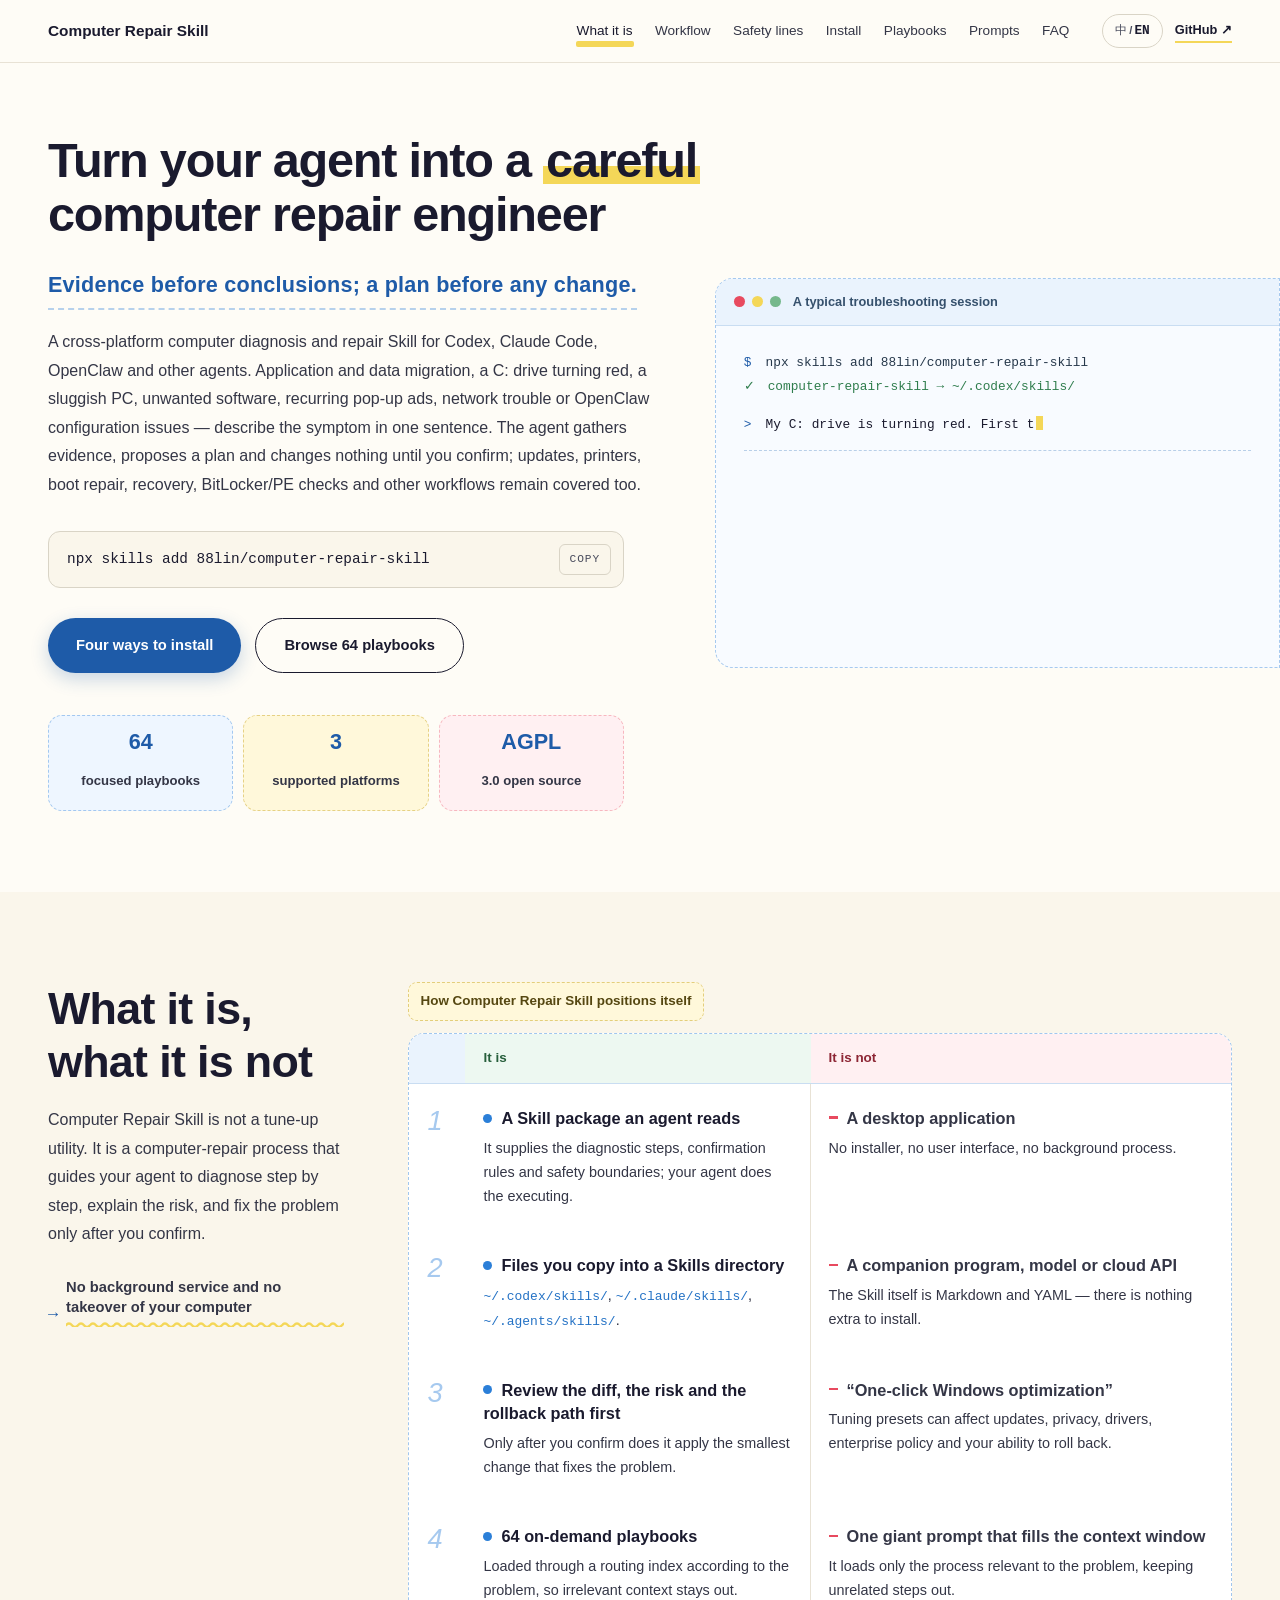
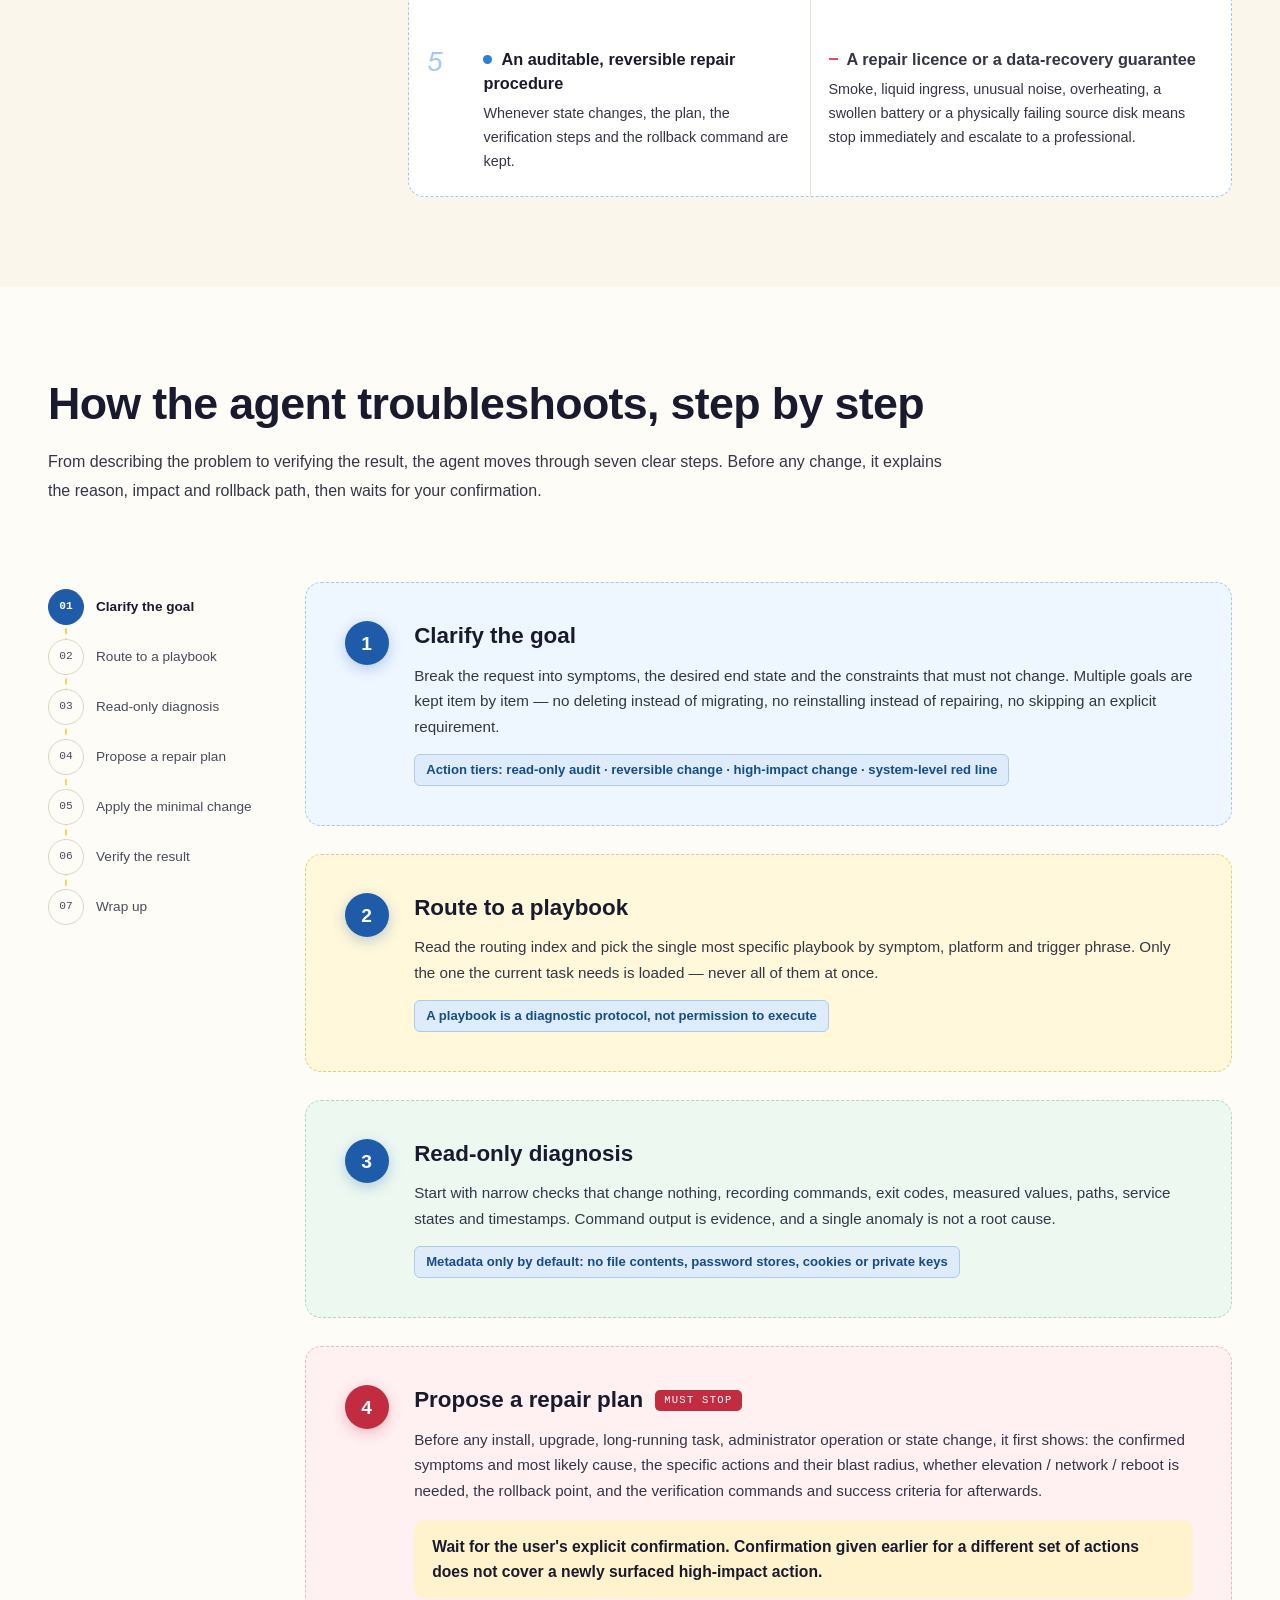
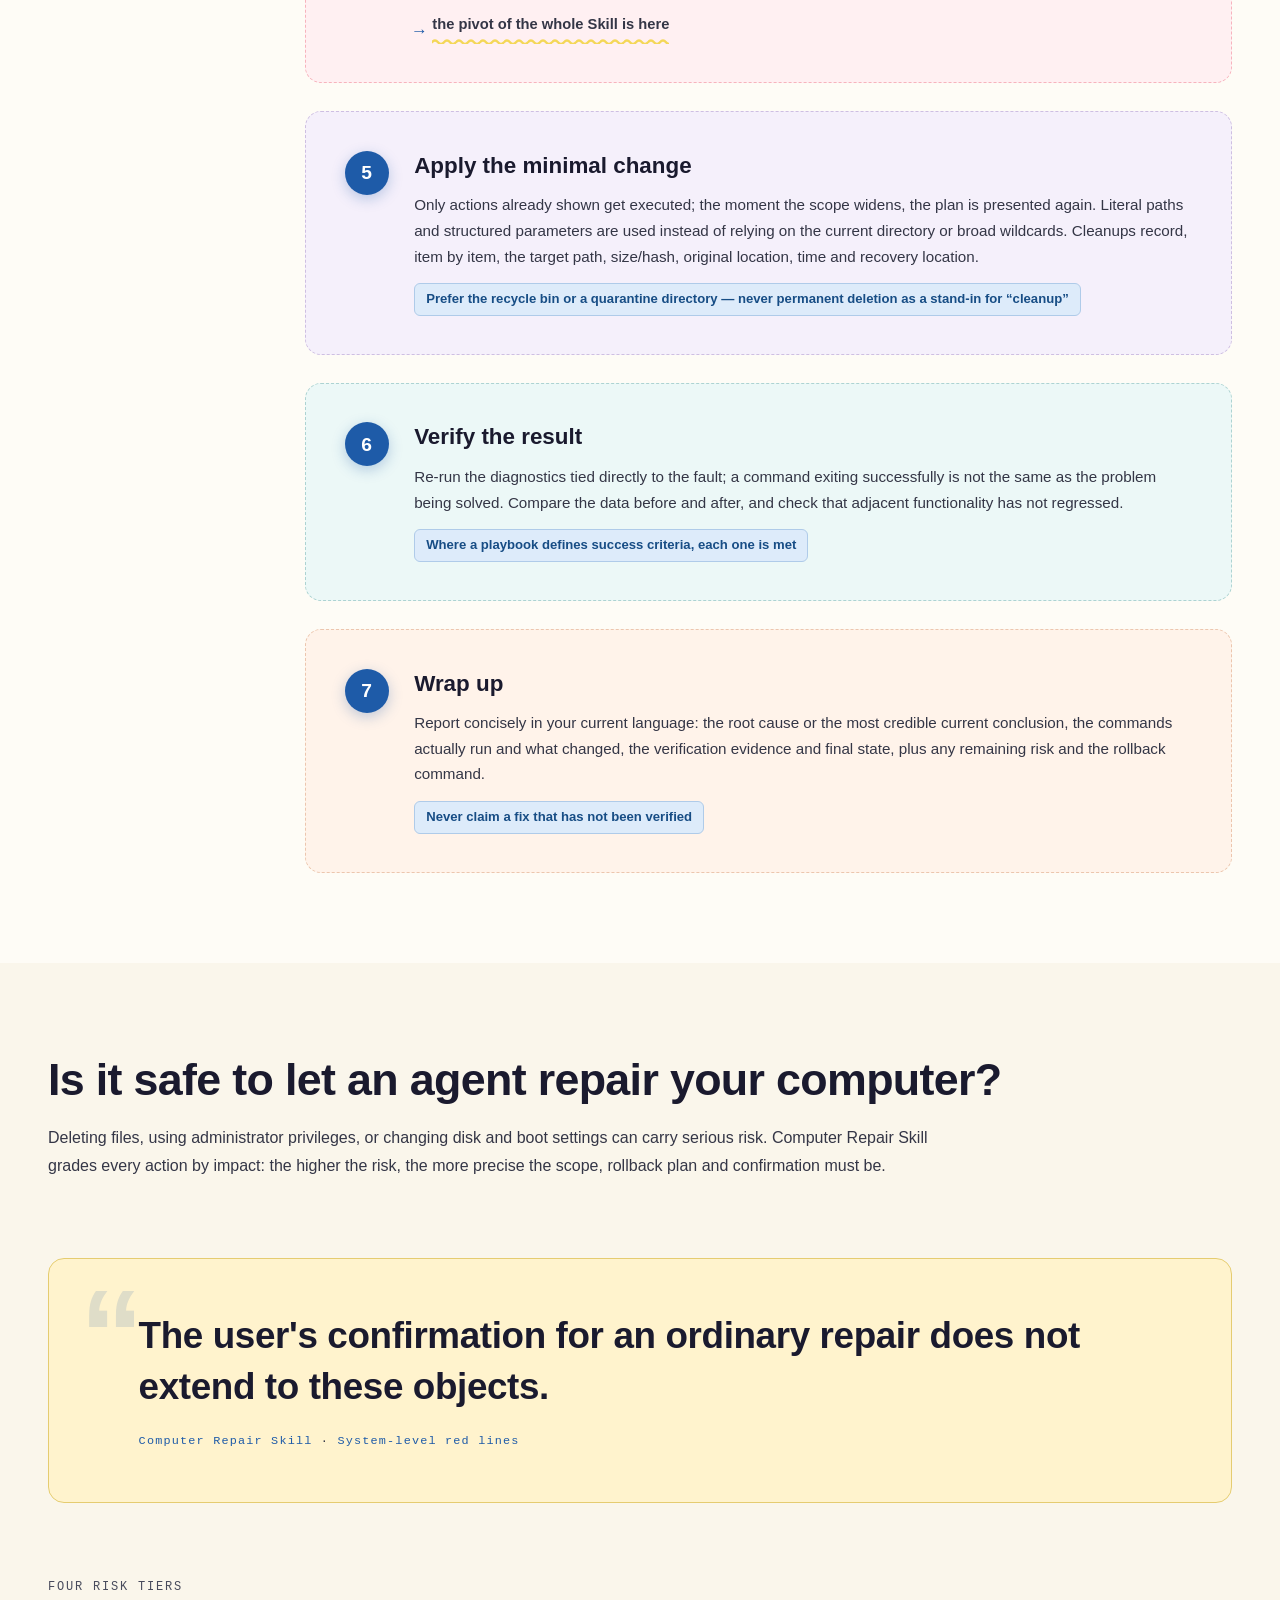
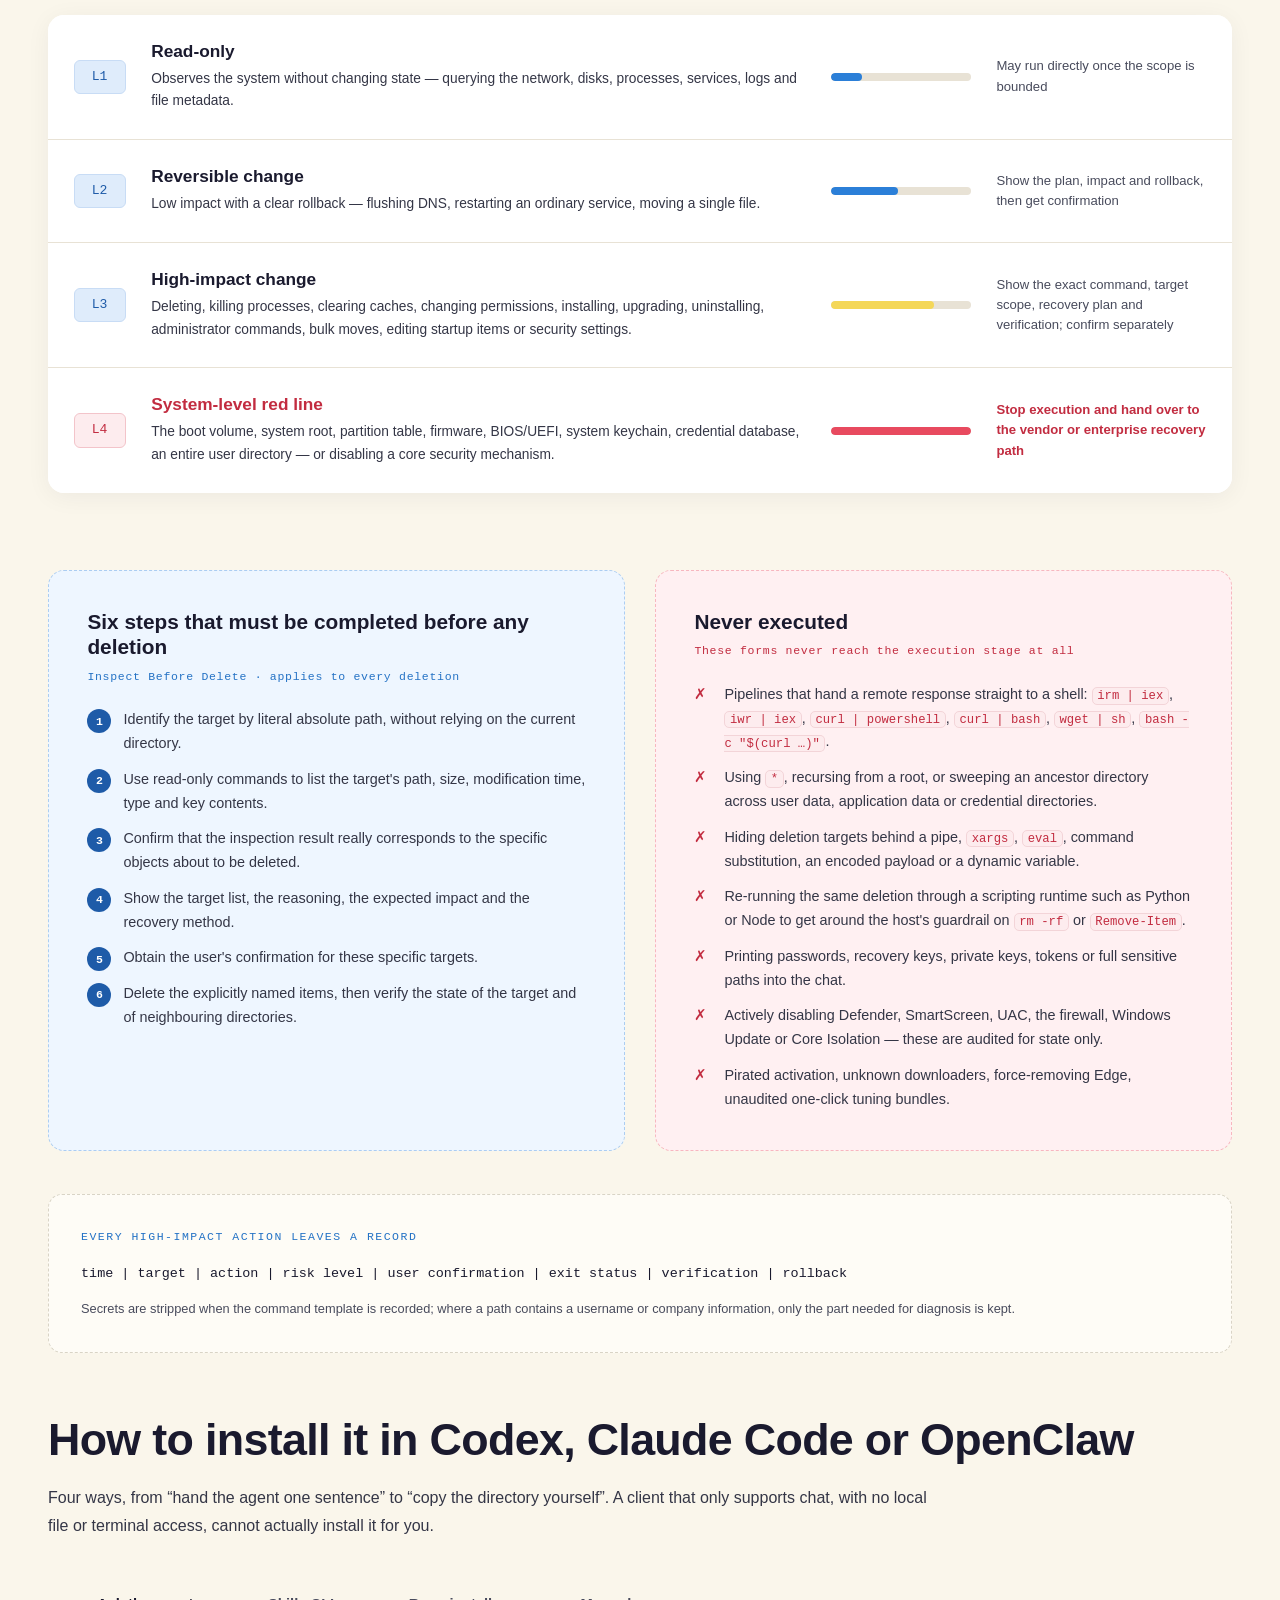
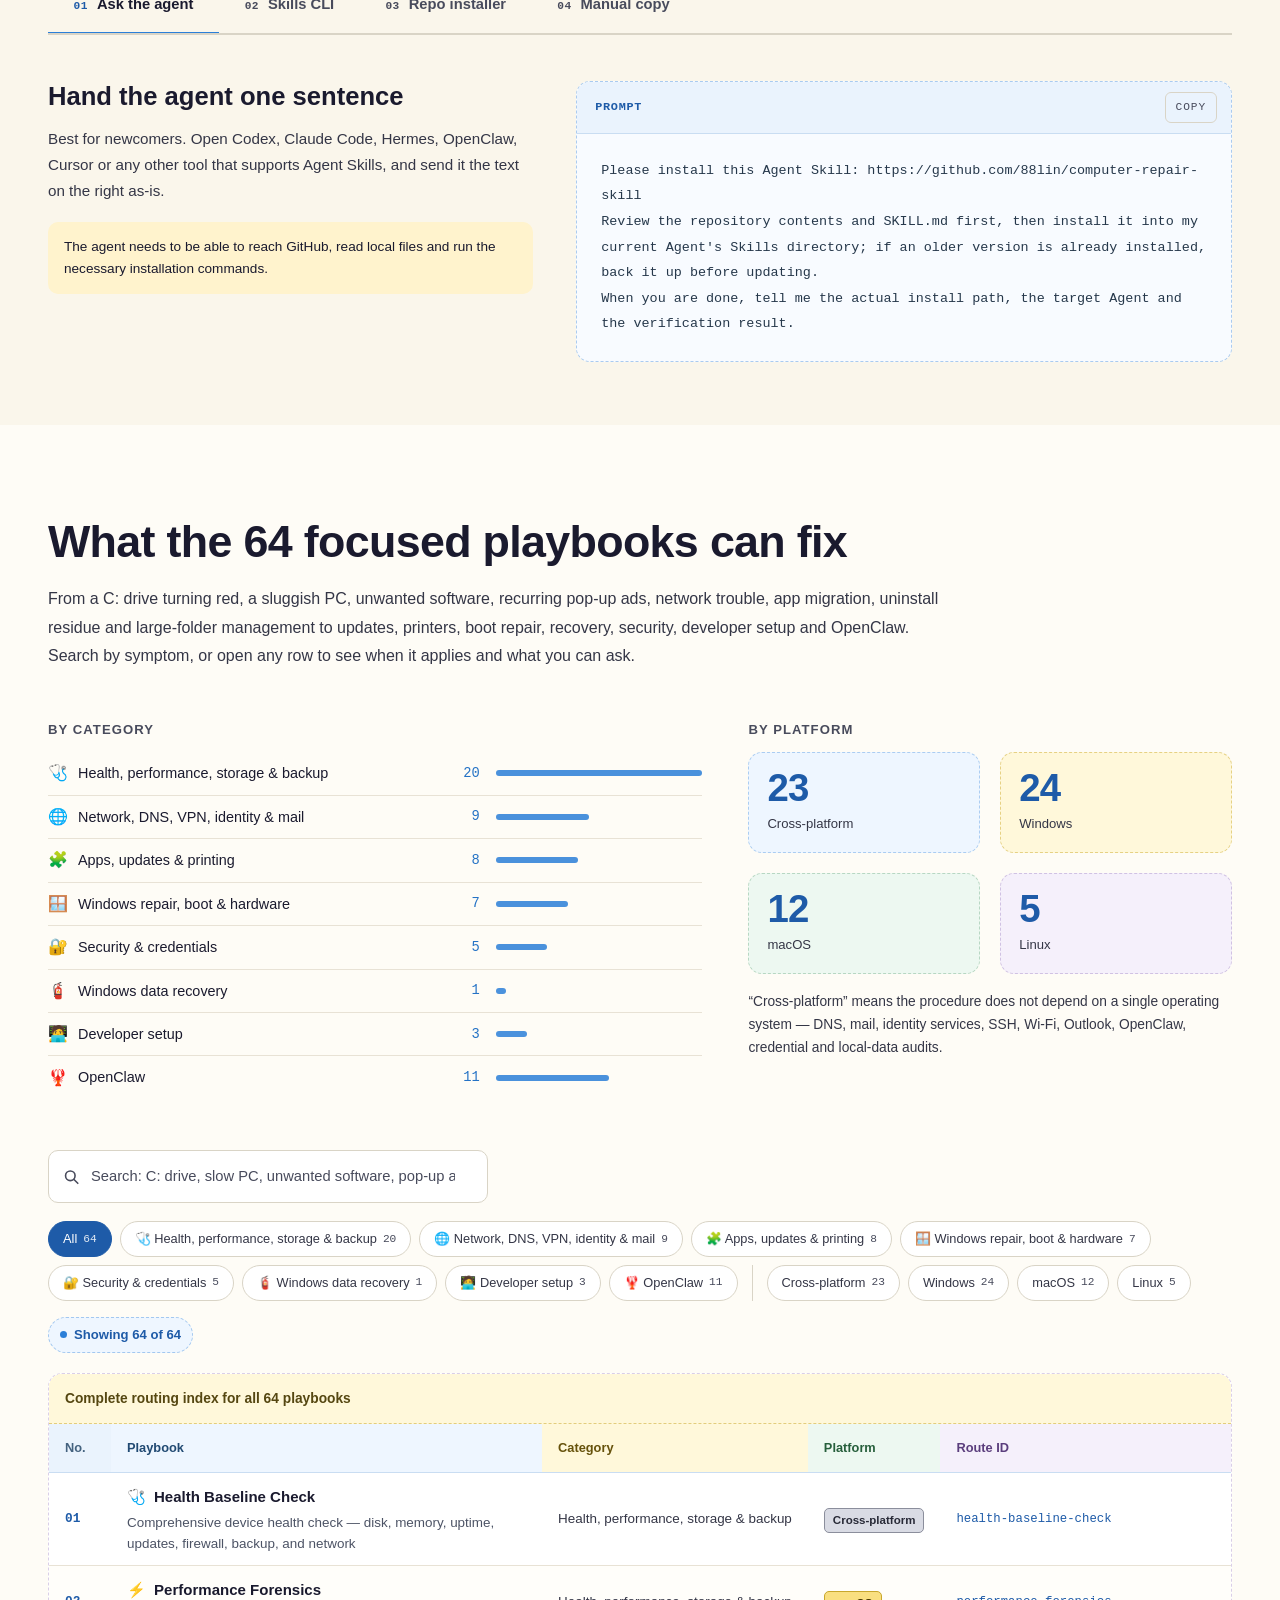
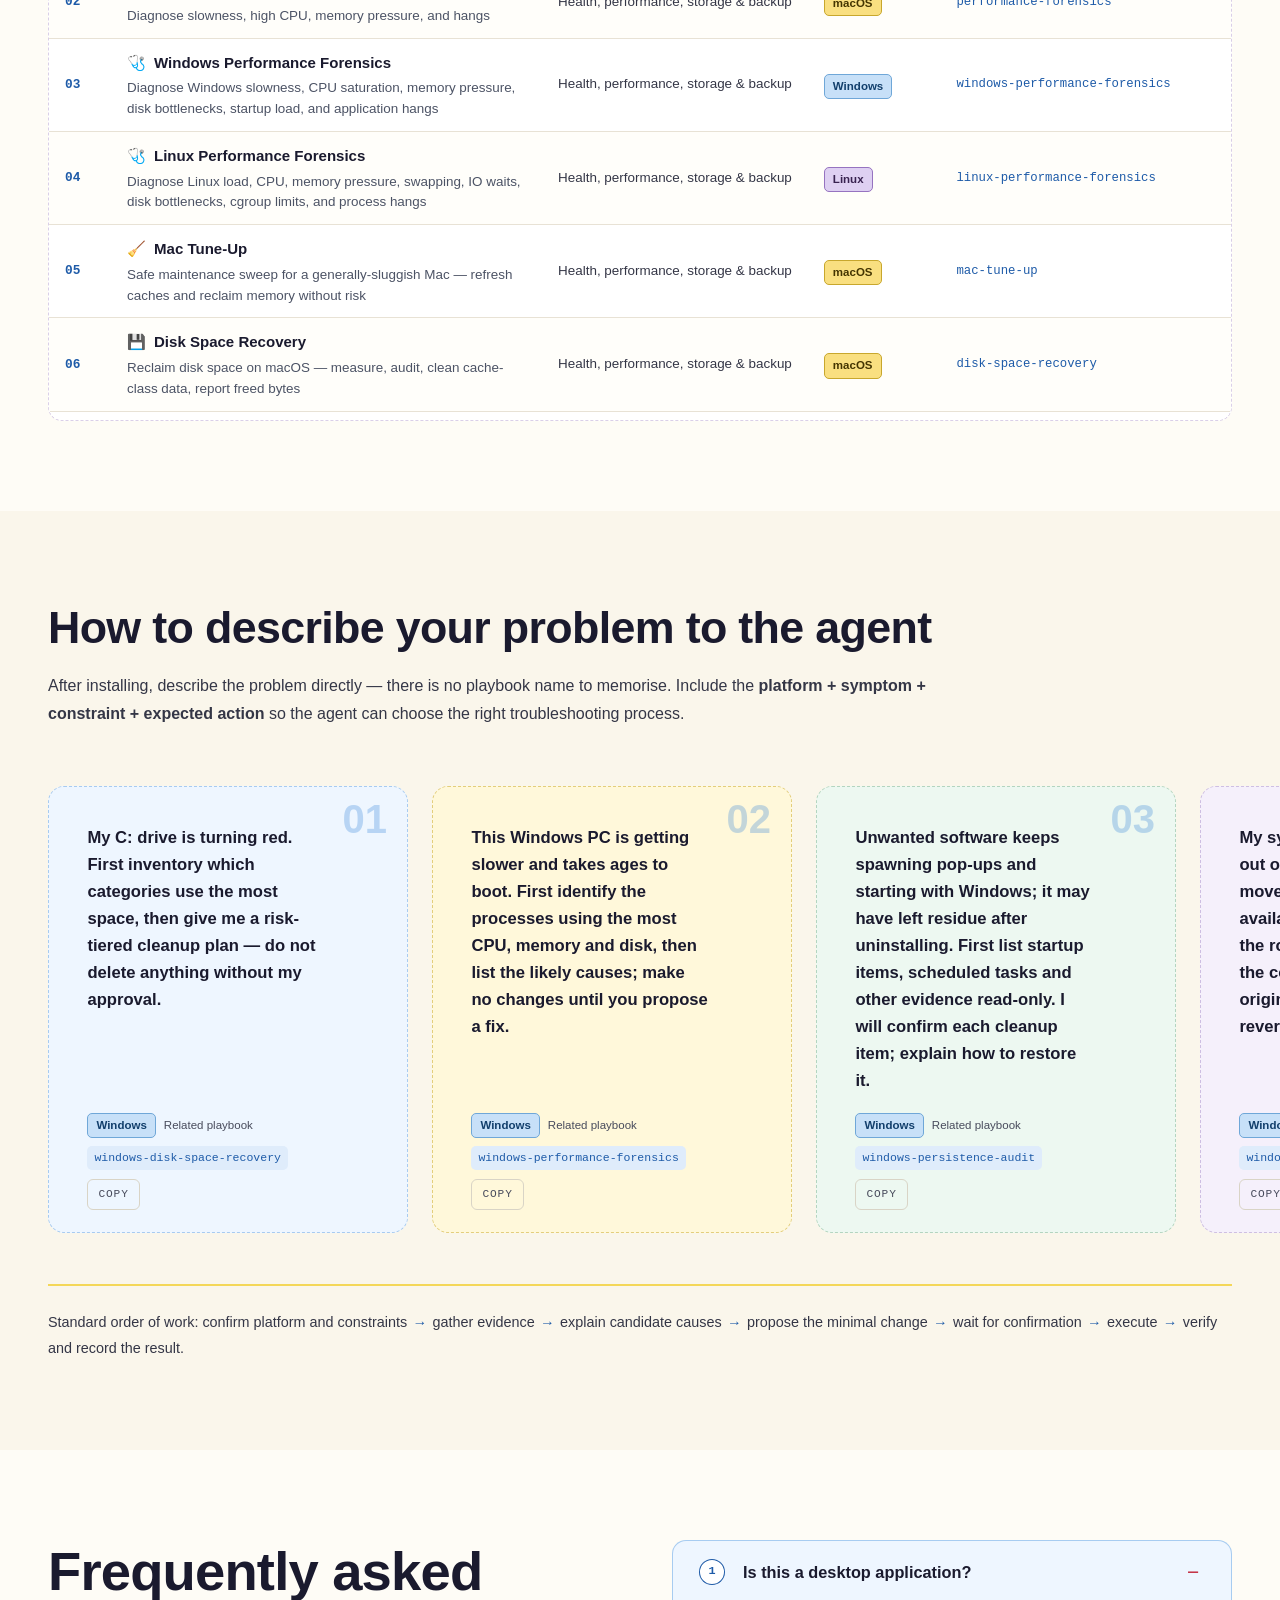
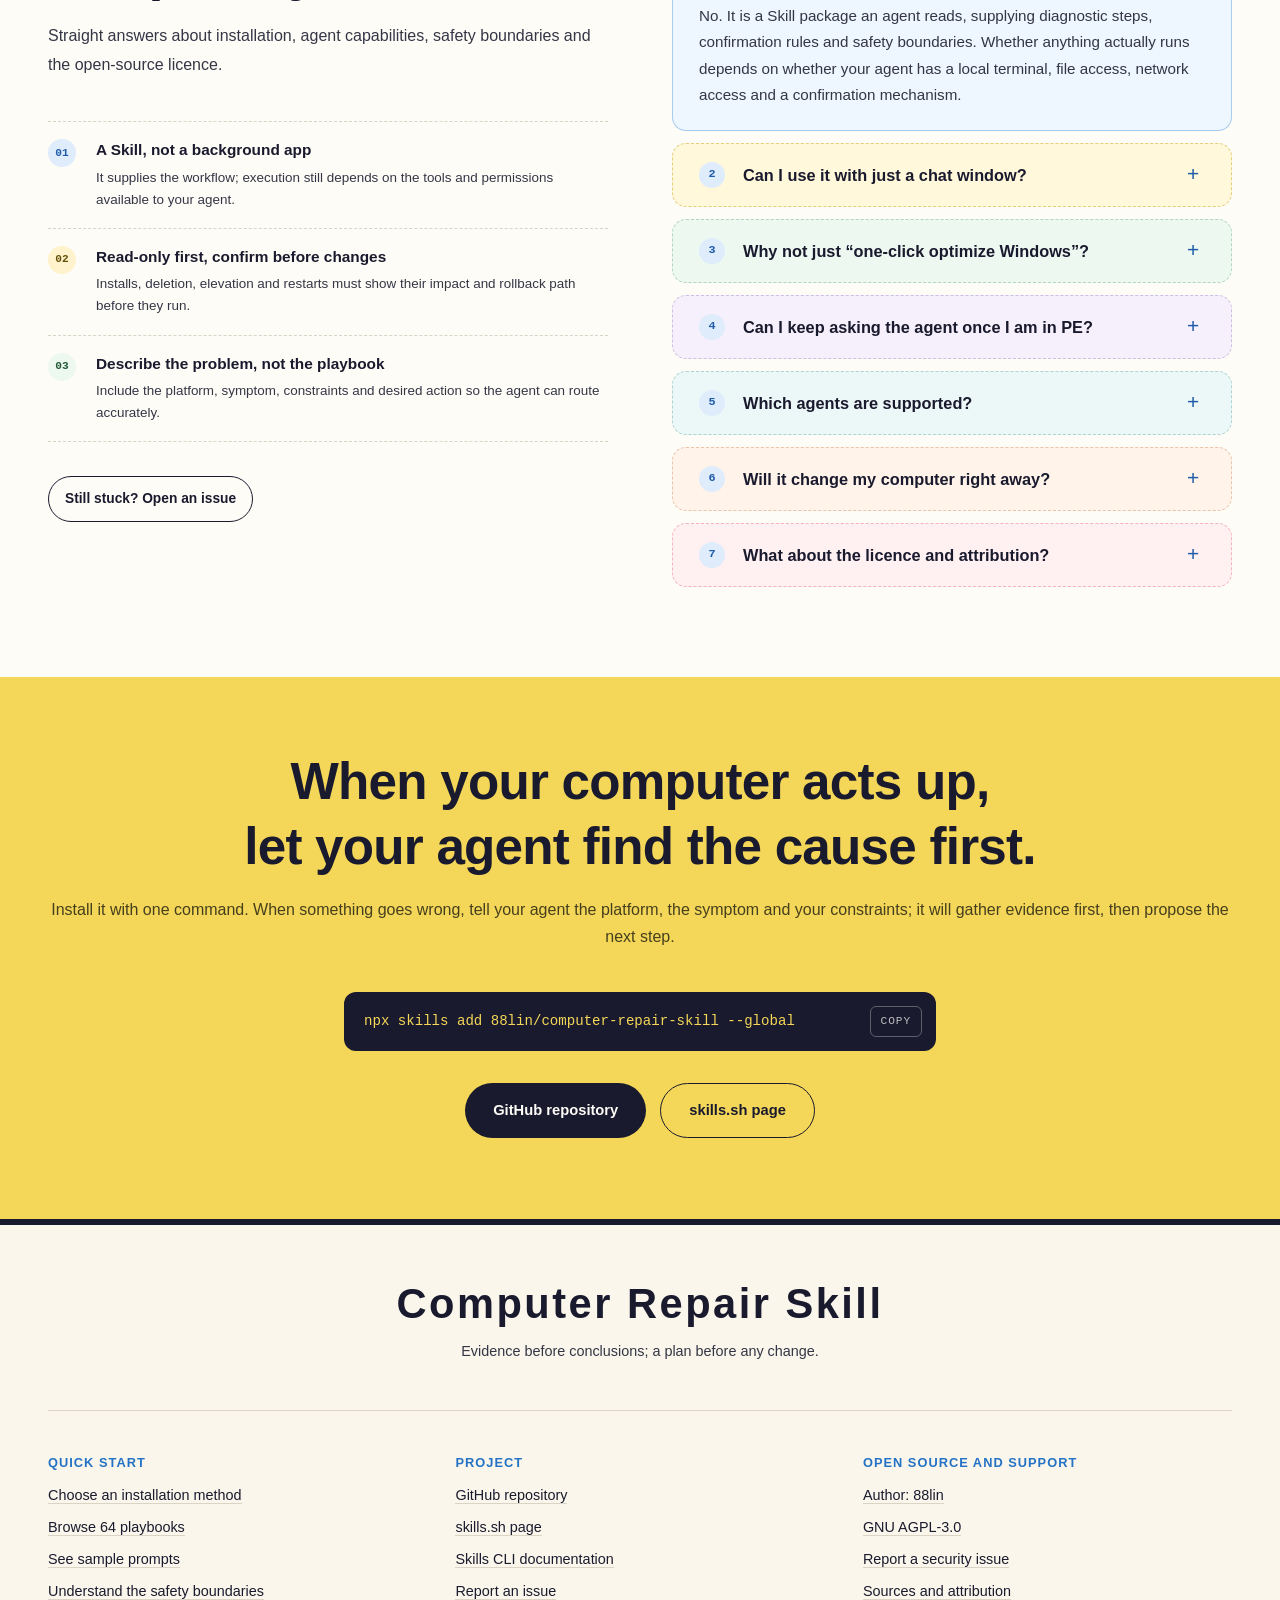
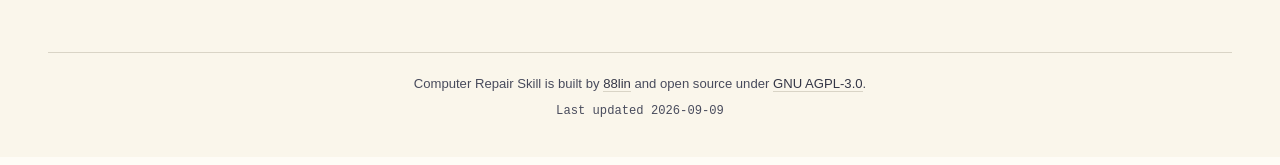
==== docs/en/index.html @ 6ddca6f3 "feat(site): 中英拆成静态双页，补齐结构化数据与 AI 爬虫入口 中英原本共用一个 URL，语言由 JavaScript 按 navigator.language 切换。Googlebot " ====
<!DOCTYPE html>
<html lang="en" data-page-lang="en">
<head>
<meta charset="utf-8">
<meta name="viewport" content="width=device-width, initial-scale=1">
<meta name="color-scheme" content="light">
<title data-i18n="meta.title">Computer Repair Skill — turn your agent into a careful computer repair engineer</title>
<meta name="description" data-i18n-attr="content|meta.desc" content="A C: drive turning red, a sluggish PC, unwanted software that will not stay gone, relentless pop-ups, network trouble or an app to move — describe the symptom in plain language. The agent gathers evidence, lays out a plan and waits for your approval before making changes. 64 on-demand playbooks cover Windows, macOS, Linux and focused repair scenarios. Open source under AGPL-3.0.">
<meta name="author" content="88lin">
<meta name="robots" content="index,follow,max-image-preview:large,max-snippet:-1,max-video-preview:-1">
<link rel="canonical" href="https://repair.88lin.eu.org/en/">
<link rel="alternate" hreflang="zh-CN" href="https://repair.88lin.eu.org/">
<link rel="alternate" hreflang="en" href="https://repair.88lin.eu.org/en/">
<link rel="alternate" hreflang="x-default" href="https://repair.88lin.eu.org/">
<link rel="sitemap" type="application/xml" href="https://repair.88lin.eu.org/sitemap.xml">
<link rel="icon" href="../assets/img/favicon.svg" type="image/svg+xml">
<meta name="msvalidate.01" content="8E8B99B786171A5D199F348D0ACB6387" />
<meta property="og:type" content="website">
<meta property="og:site_name" content="Computer Repair Skill">
<meta property="og:locale" content="en_US">
<meta property="og:locale:alternate" content="zh_CN">
<meta property="og:url" content="https://repair.88lin.eu.org/en/">
<meta property="og:title" data-i18n-attr="content|meta.ogtitle" content="Computer Repair Skill — turn your agent into a careful computer repair engineer">
<meta property="og:description" data-i18n-attr="content|meta.desc" content="A C: drive turning red, a sluggish PC, unwanted software that will not stay gone, relentless pop-ups, network trouble or an app to move — describe the symptom in plain language. The agent gathers evidence, lays out a plan and waits for your approval before making changes. 64 on-demand playbooks cover Windows, macOS, Linux and focused repair scenarios. Open source under AGPL-3.0.">
<meta property="og:image" content="https://repair.88lin.eu.org/assets/img/og-image.png">
<meta property="og:image:width" content="1200">
<meta property="og:image:height" content="630">
<meta property="og:image:alt" data-i18n-attr="content|meta.imgalt" content="Computer Repair Skill — cross-platform computer diagnosis and repair Agent Skill">
<meta name="twitter:card" content="summary_large_image">
<meta name="twitter:title" data-i18n-attr="content|meta.ogtitle" content="Computer Repair Skill — turn your agent into a careful computer repair engineer">
<meta name="twitter:description" data-i18n-attr="content|meta.desc" content="A C: drive turning red, a sluggish PC, unwanted software that will not stay gone, relentless pop-ups, network trouble or an app to move — describe the symptom in plain language. The agent gathers evidence, lays out a plan and waits for your approval before making changes. 64 on-demand playbooks cover Windows, macOS, Linux and focused repair scenarios. Open source under AGPL-3.0.">
<meta name="twitter:image" content="https://repair.88lin.eu.org/assets/img/og-image.png">
<meta name="twitter:image:alt" data-i18n-attr="content|meta.imgalt" content="Computer Repair Skill — cross-platform computer diagnosis and repair Agent Skill">

<link rel="stylesheet" href="../assets/vendor/lenis/lenis.css">
<link rel="stylesheet" href="../assets/css/site.css">
<script>document.documentElement.className+=' js';</script>
<noscript><style>
  .js-only{display:none !important}
  .rv{opacity:1 !important;transform:none !important}
  .pb-row{cursor:default}
  .noscript-note{display:block !important}
</style></noscript>

<!-- structured-data:start 由 tools/build_site.py 生成，请勿手工编辑 -->
<script type="application/ld+json">
{
  "@context": "https://schema.org",
  "@graph": [
    {
      "@type": "WebSite",
      "@id": "https://repair.88lin.eu.org/#website",
      "url": "https://repair.88lin.eu.org/",
      "name": "Computer Repair Skill",
      "description": "A C: drive turning red, a sluggish PC, unwanted software that will not stay gone, relentless pop-ups, network trouble or an app to move — describe the symptom in plain language. The agent gathers evidence, lays out a plan and waits for your approval before making changes. 64 on-demand playbooks cover Windows, macOS, Linux and focused repair scenarios. Open source under AGPL-3.0.",
      "inLanguage": [
        "zh-CN",
        "en"
      ],
      "publisher": {
        "@id": "https://repair.88lin.eu.org/#author"
      }
    },
    {
      "@type": "Person",
      "@id": "https://repair.88lin.eu.org/#author",
      "name": "88lin",
      "url": "https://github.com/88lin",
      "sameAs": [
        "https://github.com/88lin",
        "https://github.com/88lin/computer-repair-skill"
      ]
    },
    {
      "@type": "ImageObject",
      "@id": "https://repair.88lin.eu.org/#primaryimage",
      "url": "https://repair.88lin.eu.org/assets/img/og-image.png",
      "contentUrl": "https://repair.88lin.eu.org/assets/img/og-image.png",
      "width": 1200,
      "height": 630,
      "caption": "Computer Repair Skill — cross-platform computer diagnosis and repair Agent Skill"
    },
    {
      "@type": [
        "WebPage",
        "FAQPage"
      ],
      "@id": "https://repair.88lin.eu.org/en/#webpage",
      "url": "https://repair.88lin.eu.org/en/",
      "name": "Computer Repair Skill — turn your agent into a careful computer repair engineer",
      "description": "A C: drive turning red, a sluggish PC, unwanted software that will not stay gone, relentless pop-ups, network trouble or an app to move — describe the symptom in plain language. The agent gathers evidence, lays out a plan and waits for your approval before making changes. 64 on-demand playbooks cover Windows, macOS, Linux and focused repair scenarios. Open source under AGPL-3.0.",
      "inLanguage": "en",
      "isPartOf": {
        "@id": "https://repair.88lin.eu.org/#website"
      },
      "about": {
        "@id": "https://repair.88lin.eu.org/#skill"
      },
      "primaryImageOfPage": {
        "@id": "https://repair.88lin.eu.org/#primaryimage"
      },
      "author": {
        "@id": "https://repair.88lin.eu.org/#author"
      },
      "publisher": {
        "@id": "https://repair.88lin.eu.org/#author"
      },
      "datePublished": "2026-07-26",
      "dateModified": "2026-09-09",
      "mainEntity": [
        {
          "@type": "Question",
          "name": "Is this a desktop application?",
          "acceptedAnswer": {
            "@type": "Answer",
            "text": "No. It is a Skill package an agent reads, supplying diagnostic steps, confirmation rules and safety boundaries. Whether anything actually runs depends on whether your agent has a local terminal, file access, network access and a confirmation mechanism."
          }
        },
        {
          "@type": "Question",
          "name": "Can I use it with just a chat window?",
          "acceptedAnswer": {
            "@type": "Answer",
            "text": "You can have the agent explain the procedure and generate a checklist and manual steps; but without local tools it cannot read your real system for you, and it must not claim anything has been fixed or verified."
          }
        },
        {
          "@type": "Question",
          "name": "Why not just “one-click optimize Windows”?",
          "acceptedAnswer": {
            "@type": "Answer",
            "text": "Because tuning presets can affect updates, privacy, drivers, enterprise policy and your ability to roll back. Computer Repair Skill reviews the diff, the risk and the rollback path first, then applies the minimal change once you have confirmed."
          }
        },
        {
          "@type": "Question",
          "name": "Can I keep asking the agent once I am in PE?",
          "acceptedAnswer": {
            "@type": "Answer",
            "text": "Do not assume so. Before entering PE/WinRE, have the agent save the BitLocker status, backup checks, command list and stop conditions; a human works through the list during the offline phase, and the agent reviews the result once you are back in a normal system."
          }
        },
        {
          "@type": "Question",
          "name": "Which agents are supported?",
          "acceptedAnswer": {
            "@type": "Answer",
            "text": "Codex, Claude Code, Hermes, OpenClaw, Cursor or any other tool that supports Agent Skills. The installer has three default Skills roots built in — codex, claude and agents — plus custom for a path you specify."
          }
        },
        {
          "@type": "Question",
          "name": "Will it change my computer right away?",
          "acceptedAnswer": {
            "@type": "Answer",
            "text": "No. It starts with read-only checks and explains what it finds. For installs, deletion, elevated access, restarts or any other state change, it first shows the exact action, scope, impact and rollback path, then waits for your explicit confirmation."
          }
        },
        {
          "@type": "Question",
          "name": "What about the licence and attribution?",
          "acceptedAnswer": {
            "@type": "Answer",
            "text": "The project is open source under GNU AGPL-3.0. You can inspect, review and modify the source; when distributing a modified version, follow the same licence's source-disclosure and attribution requirements."
          }
        }
      ]
    },
    {
      "@type": [
        "SoftwareApplication",
        "SoftwareSourceCode"
      ],
      "@id": "https://repair.88lin.eu.org/#skill",
      "name": "Computer Repair Skill",
      "url": "https://repair.88lin.eu.org/",
      "description": "A cross-platform computer diagnosis and repair Skill for Codex, Claude Code, OpenClaw and other agents. Application and data migration, a C: drive turning red, a sluggish PC, unwanted software, recurring pop-up ads, network trouble or OpenClaw configuration issues — describe the symptom in one sentence. The agent gathers evidence, proposes a plan and changes nothing until you confirm; updates, printers, boot repair, recovery, BitLocker/PE checks and other workflows remain covered too.",
      "applicationCategory": "DeveloperApplication",
      "applicationSubCategory": "Agent Skill",
      "operatingSystem": "Windows, macOS, Linux",
      "softwareVersion": "1.2.0",
      "dateModified": "2026-09-09",
      "codeRepository": "https://github.com/88lin/computer-repair-skill",
      "programmingLanguage": [
        "Markdown",
        "YAML"
      ],
      "runtimePlatform": [
        "Codex",
        "Claude Code",
        "OpenClaw",
        "Cursor"
      ],
      "license": "https://www.gnu.org/licenses/agpl-3.0.html",
      "isAccessibleForFree": true,
      "inLanguage": [
        "zh-CN",
        "en"
      ],
      "keywords": [
        "computer repair",
        "Agent Skill",
        "Windows diagnostics",
        "macOS diagnostics",
        "Linux diagnostics",
        "disk space recovery",
        "malware persistence audit",
        "OpenClaw setup"
      ],
      "image": {
        "@id": "https://repair.88lin.eu.org/#primaryimage"
      },
      "author": {
        "@id": "https://repair.88lin.eu.org/#author"
      },
      "maintainer": {
        "@id": "https://repair.88lin.eu.org/#author"
      },
      "offers": {
        "@type": "Offer",
        "price": "0",
        "priceCurrency": "USD"
      },
      "featureList": [
        "Health, performance, storage & backup",
        "Network, DNS, VPN, identity & mail",
        "Apps, updates & printing",
        "Windows repair, boot & hardware",
        "Security & credentials",
        "Windows data recovery",
        "Developer setup",
        "OpenClaw"
      ]
    },
    {
      "@type": "HowTo",
      "@id": "https://repair.88lin.eu.org/en/#workflow",
      "name": "How the agent troubleshoots, step by step",
      "description": "From describing the problem to verifying the result, the agent moves through seven clear steps. Before any change, it explains the reason, impact and rollback path, then waits for your confirmation.",
      "inLanguage": "en",
      "step": [
        {
          "@type": "HowToStep",
          "position": 1,
          "name": "Clarify the goal",
          "text": "Break the request into symptoms, the desired end state and the constraints that must not change. Multiple goals are kept item by item — no deleting instead of migrating, no reinstalling instead of repairing, no skipping an explicit requirement.",
          "url": "https://repair.88lin.eu.org/en/#step1"
        },
        {
          "@type": "HowToStep",
          "position": 2,
          "name": "Route to a playbook",
          "text": "Read the routing index and pick the single most specific playbook by symptom, platform and trigger phrase. Only the one the current task needs is loaded — never all of them at once.",
          "url": "https://repair.88lin.eu.org/en/#step2"
        },
        {
          "@type": "HowToStep",
          "position": 3,
          "name": "Read-only diagnosis",
          "text": "Start with narrow checks that change nothing, recording commands, exit codes, measured values, paths, service states and timestamps. Command output is evidence, and a single anomaly is not a root cause.",
          "url": "https://repair.88lin.eu.org/en/#step3"
        },
        {
          "@type": "HowToStep",
          "position": 4,
          "name": "Propose a repair plan",
          "text": "Before any install, upgrade, long-running task, administrator operation or state change, it first shows: the confirmed symptoms and most likely cause, the specific actions and their blast radius, whether elevation / network / reboot is needed, the rollback point, and the verification commands and success criteria for afterwards.",
          "url": "https://repair.88lin.eu.org/en/#step4"
        },
        {
          "@type": "HowToStep",
          "position": 5,
          "name": "Apply the minimal change",
          "text": "Only actions already shown get executed; the moment the scope widens, the plan is presented again. Literal paths and structured parameters are used instead of relying on the current directory or broad wildcards. Cleanups record, item by item, the target path, size/hash, original location, time and recovery location.",
          "url": "https://repair.88lin.eu.org/en/#step5"
        },
        {
          "@type": "HowToStep",
          "position": 6,
          "name": "Verify the result",
          "text": "Re-run the diagnostics tied directly to the fault; a command exiting successfully is not the same as the problem being solved. Compare the data before and after, and check that adjacent functionality has not regressed.",
          "url": "https://repair.88lin.eu.org/en/#step6"
        },
        {
          "@type": "HowToStep",
          "position": 7,
          "name": "Wrap up",
          "text": "Report concisely in your current language: the root cause or the most credible current conclusion, the commands actually run and what changed, the verification evidence and final state, plus any remaining risk and the rollback command.",
          "url": "https://repair.88lin.eu.org/en/#step7"
        }
      ]
    }
  ]
}
</script>
<!-- structured-data:end -->
</head>

<body>
<a class="skiplink" href="#main" data-i18n="a11y.skip">Skip to main content</a>

<div class="scrollbar" aria-hidden="true"><i id="scrollbarFill"></i></div>

<!-- ══════════ NAV ══════════ -->
<header class="nav" id="nav">
  <div class="nav-in">
    <a class="nav-brand" href="#top">
      <span class="nav-brand-text">Computer&nbsp;Repair&nbsp;Skill</span>
    </a>
    <nav class="nav-links" aria-label="Main navigation" data-i18n-attr="aria-label|a11y.nav">
      <a href="#what" data-i18n="nav.what">What it is</a>
      <a href="#flow" data-i18n="nav.flow">Workflow</a>
      <a href="#safety" data-i18n="nav.safety">Safety lines</a>
      <a href="#install" data-i18n="nav.install">Install</a>
      <a href="#playbooks" data-i18n="nav.playbooks">Playbooks</a>
      <a href="#prompts" data-i18n="nav.prompts">Prompts</a>
      <a href="#faq" data-i18n="nav.faq">FAQ</a>
    </nav>
    <div class="nav-side">
      <a class="langbtn is-en" id="langBtn" href="../" hreflang="zh-CN" aria-label="Switch language / 切换语言" data-i18n-attr="aria-label|a11y.lang"><span class="langbtn-on">中</span><span class="langbtn-sep">/</span><span class="langbtn-off">EN</span></a>
      <a class="nav-gh" href="https://github.com/88lin/computer-repair-skill" target="_blank" rel="noopener">GitHub<span aria-hidden="true"> ↗</span></a>
    </div>
  </div>
</header>

<main id="main">
<span id="top"></span>

<!-- ══════════ HERO ══════════ -->
<section class="hero" id="hero" aria-labelledby="heroTitle">
  <div class="hero-in">

    <div class="hero-copy">
      <h1 class="hero-h1 rv rv-d1" id="heroTitle" data-i18n-html="hero.h1"><span class="hero-title-line">Turn your agent into a <span class="hl">careful</span></span><br><span class="hero-title-line">computer repair engineer</span></h1>

      <p class="hero-lead rv rv-d2" data-i18n="hero.lead">Evidence before conclusions; a plan before any change.</p>

      <p class="hero-sub rv rv-d2" data-i18n="hero.sub">A cross-platform computer diagnosis and repair Skill for Codex, Claude Code, OpenClaw and other agents. Application and data migration, a C: drive turning red, a sluggish PC, unwanted software, recurring pop-up ads, network trouble or OpenClaw configuration issues — describe the symptom in one sentence. The agent gathers evidence, proposes a plan and changes nothing until you confirm; updates, printers, boot repair, recovery, BitLocker/PE checks and other workflows remain covered too.</p>

      <div class="hero-cmd rv rv-d3">
        <code class="hero-cmd-code" id="heroCmd">npx skills add 88lin/computer-repair-skill</code>
        <button class="copybtn" type="button" data-copy="npx skills add 88lin/computer-repair-skill" data-i18n-attr="aria-label|a11y.copy" aria-label="Copy command"><span data-i18n="ui.copy">Copy</span></button>
      </div>

      <div class="hero-acts rv rv-d4">
        <a class="btn btn-primary" href="#install" data-i18n="hero.cta1">Four ways to install</a>
        <a class="btn btn-ghost" href="#playbooks" data-i18n="hero.cta2">Browse 64 playbooks</a>
      </div>

      <ul class="hero-pills rv rv-d5">
        <li class="pill"><b class="pill-n">64</b><span class="pill-t" data-i18n="hero.pill1">focused playbooks</span></li>
        <li class="pill"><b class="pill-n">3</b><span class="pill-t" data-i18n="hero.pill2">supported platforms</span></li>
        <li class="pill"><b class="pill-n">AGPL</b><span class="pill-t" data-i18n="hero.pill3">3.0 open source</span></li>
      </ul>

    </div>

    <div class="hero-stage rv rv-d3">
      <figure class="term">
        <figcaption class="term-bar">
          <span class="term-dots" aria-hidden="true"><i></i><i></i><i></i></span>
          <span class="term-title" data-i18n="hero.termTitle">A typical troubleshooting session</span>
        </figcaption>
        <div class="term-body">
          <p class="tl"><span class="tl-p">$</span> npx skills add 88lin/computer-repair-skill</p>
          <p class="tl tl-ok"><span class="tl-mark" aria-hidden="true">✓</span> computer-repair-skill → ~/.codex/skills/</p>
          <p class="tl tl-you" id="typeLine"><span class="tl-p">&gt;</span> <span id="typeText" data-i18n="hero.type" data-i18n-attr="data-typewriter|hero.type" data-typewriter="My C: drive is turning red. First take a read-only inventory of what is using the space; do not delete anything.">My C: drive is turning red. First take a read-only inventory of what is using the space; do not delete anything.</span><i class="caret" aria-hidden="true"></i></p>
          <div class="term-steps" id="termSteps">
            <p class="tl tl-s"><span class="tl-k">1/7</span> <span data-i18n="hero.t1">Clarify the goal</span><span class="tl-d" data-i18n="hero.t1d">Platform: Windows · constraint: do not delete anything</span></p>
            <p class="tl tl-s"><span class="tl-k">2/7</span> <span data-i18n="hero.t2">Route to a playbook</span><span class="tl-d tl-mono">windows-disk-space-recovery</span></p>
            <p class="tl tl-s"><span class="tl-k">3/7</span> <span data-i18n="hero.t3">Read-only diagnosis</span><span class="tl-d tl-mono">Win32_LogicalDisk · Get-ChildItem -LiteralPath · DISM /AnalyzeComponentStore</span></p>
            <p class="tl tl-s tl-stop"><span class="tl-k tl-k-r">4/7</span> <span data-i18n="hero.t4">Propose a repair plan</span><span class="tl-d tl-d-r" data-i18n="hero.t4d">Nothing runs until you confirm</span></p>
          </div>
        </div>
      </figure>
    </div>

  </div>
</section>

<!-- ══════════ 01 · 它是什么 / 它不是什么 ══════════ -->
<section class="s s-what" id="what" aria-labelledby="whatTitle">
  <div class="wrap what-in">

    <div class="what-aside">
      <div class="what-aside-stick">
        <h2 class="sectitle" id="whatTitle" data-i18n="what.title">What it is,<br>what it is not</h2>
        <p class="secdesc" data-i18n="what.desc">Computer Repair Skill is not a tune-up utility. It is a computer-repair process that guides your agent to diagnose step by step, explain the risk, and fix the problem only after you confirm.</p>
        <p class="scribble"><span class="scribble-txt" data-i18n="what.note">No background service and no takeover of your computer</span></p>
      </div>
    </div>

    <div class="what-main">
      <p class="vs-cap"><span data-i18n="what.caption">How Computer Repair Skill positions itself</span></p>
      <div class="vs-frame">
      <table class="vs">
        <caption class="sr-only" data-i18n="what.caption">How Computer Repair Skill positions itself</caption>
        <thead>
          <tr>
            <th scope="col" class="vs-h-n"><span class="sr-only" data-i18n="what.colN">No.</span></th>
            <th scope="col" class="vs-h-y" data-i18n="what.colYes">It is</th>
            <th scope="col" class="vs-h-n2" data-i18n="what.colNo">It is not</th>
          </tr>
        </thead>
        <tbody>
          <tr>
            <td class="vs-n" aria-hidden="true">1</td>
            <td class="vs-y"><b data-i18n="what.r1y">A Skill package an agent reads</b><span data-i18n="what.r1yd">It supplies the diagnostic steps, confirmation rules and safety boundaries; your agent does the executing.</span></td>
            <td class="vs-no"><b data-i18n="what.r1n">A desktop application</b><span data-i18n="what.r1nd">No installer, no user interface, no background process.</span></td>
          </tr>
          <tr>
            <td class="vs-n" aria-hidden="true">2</td>
            <td class="vs-y"><b data-i18n="what.r2y">Files you copy into a Skills directory</b><span data-i18n="what.r2yd"><code>~/.codex/skills/</code>, <code>~/.claude/skills/</code>, <code>~/.agents/skills/</code>.</span></td>
            <td class="vs-no"><b data-i18n="what.r2n">A companion program, model or cloud API</b><span data-i18n="what.r2nd">The Skill itself is Markdown and YAML — there is nothing extra to install.</span></td>
          </tr>
          <tr>
            <td class="vs-n" aria-hidden="true">3</td>
            <td class="vs-y"><b data-i18n="what.r3y">Review the diff, the risk and the rollback path first</b><span data-i18n="what.r3yd">Only after you confirm does it apply the smallest change that fixes the problem.</span></td>
            <td class="vs-no"><b data-i18n="what.r3n">“One-click Windows optimization”</b><span data-i18n="what.r3nd">Tuning presets can affect updates, privacy, drivers, enterprise policy and your ability to roll back.</span></td>
          </tr>
          <tr>
            <td class="vs-n" aria-hidden="true">4</td>
            <td class="vs-y"><b data-i18n="what.r4y">64 on-demand playbooks</b><span data-i18n="what.r4yd">Loaded through a routing index according to the problem, so irrelevant context stays out.</span></td>
            <td class="vs-no"><b data-i18n="what.r4n">One giant prompt that fills the context window</b><span data-i18n="what.r4nd">It loads only the process relevant to the problem, keeping unrelated steps out.</span></td>
          </tr>
          <tr>
            <td class="vs-n" aria-hidden="true">5</td>
            <td class="vs-y"><b data-i18n="what.r5y">An auditable, reversible repair procedure</b><span data-i18n="what.r5yd">Whenever state changes, the plan, the verification steps and the rollback command are kept.</span></td>
            <td class="vs-no"><b data-i18n="what.r5n">A repair licence or a data-recovery guarantee</b><span data-i18n="what.r5nd">Smoke, liquid ingress, unusual noise, overheating, a swollen battery or a physically failing source disk means stop immediately and escalate to a professional.</span></td>
          </tr>
        </tbody>
      </table>
      </div>
    </div>

  </div>
</section>

<!-- ══════════ 02 · 一次对话怎么走 ══════════ -->
<section class="s s-flow" id="flow" aria-labelledby="flowTitle">
  <div class="wrap">
    <div class="flow-head">
      <h2 class="sectitle" id="flowTitle" data-i18n="flow.title">How the agent troubleshoots, step by step</h2>
      <p class="secdesc secdesc-wide" data-i18n="flow.desc">From describing the problem to verifying the result, the agent moves through seven clear steps. Before any change, it explains the reason, impact and rollback path, then waits for your confirmation.</p>
    </div>
  </div>

  <div class="wrap flow-in">
    <nav class="flow-rail js-only" aria-label="Workflow step navigation" data-i18n-attr="aria-label|a11y.flowrail">
      <ol class="flow-rail-list">
        <li><a href="#step1" class="frl is-on" data-step="1"><i class="frl-n">01</i><span data-i18n="flow.s1t">Clarify the goal</span></a></li>
        <li><a href="#step2" class="frl" data-step="2"><i class="frl-n">02</i><span data-i18n="flow.s2t">Route to a playbook</span></a></li>
        <li><a href="#step3" class="frl" data-step="3"><i class="frl-n">03</i><span data-i18n="flow.s3t">Read-only diagnosis</span></a></li>
        <li><a href="#step4" class="frl frl-stop" data-step="4"><i class="frl-n">04</i><span data-i18n="flow.s4t">Propose a repair plan</span></a></li>
        <li><a href="#step5" class="frl" data-step="5"><i class="frl-n">05</i><span data-i18n="flow.s5t">Apply the minimal change</span></a></li>
        <li><a href="#step6" class="frl" data-step="6"><i class="frl-n">06</i><span data-i18n="flow.s6t">Verify the result</span></a></li>
        <li><a href="#step7" class="frl" data-step="7"><i class="frl-n">07</i><span data-i18n="flow.s7t">Wrap up</span></a></li>
      </ol>
    </nav>

    <ol class="flow-cards">
      <li class="fc rv" id="step1">
        <span class="fc-dot" aria-hidden="true">1</span>
        <div class="fc-body">
          <h3 class="fc-t"><span data-i18n="flow.s1t">Clarify the goal</span></h3>
          <p class="fc-p" data-i18n="flow.s1p">Break the request into symptoms, the desired end state and the constraints that must not change. Multiple goals are kept item by item — no deleting instead of migrating, no reinstalling instead of repairing, no skipping an explicit requirement.</p>
          <p class="fc-tag"><span class="tag" data-i18n="flow.s1g">Action tiers: read-only audit · reversible change · high-impact change · system-level red line</span></p>
        </div>
      </li>
      <li class="fc rv" id="step2">
        <span class="fc-dot" aria-hidden="true">2</span>
        <div class="fc-body">
          <h3 class="fc-t"><span data-i18n="flow.s2t">Route to a playbook</span></h3>
          <p class="fc-p" data-i18n="flow.s2p">Read the routing index and pick the single most specific playbook by symptom, platform and trigger phrase. Only the one the current task needs is loaded — never all of them at once.</p>
          <p class="fc-tag"><span class="tag" data-i18n="flow.s2g">A playbook is a diagnostic protocol, not permission to execute</span></p>
        </div>
      </li>
      <li class="fc rv" id="step3">
        <span class="fc-dot" aria-hidden="true">3</span>
        <div class="fc-body">
          <h3 class="fc-t"><span data-i18n="flow.s3t">Read-only diagnosis</span></h3>
          <p class="fc-p" data-i18n="flow.s3p">Start with narrow checks that change nothing, recording commands, exit codes, measured values, paths, service states and timestamps. Command output is evidence, and a single anomaly is not a root cause.</p>
          <p class="fc-tag"><span class="tag" data-i18n="flow.s3g">Metadata only by default: no file contents, password stores, cookies or private keys</span></p>
        </div>
      </li>
      <li class="fc fc-stop rv" id="step4">
        <span class="fc-dot fc-dot-r" aria-hidden="true">4</span>
        <div class="fc-body">
          <h3 class="fc-t"><span data-i18n="flow.s4t">Propose a repair plan</span><span class="fc-flag" data-i18n="flow.s4f">must stop</span></h3>
          <p class="fc-p" data-i18n="flow.s4p">Before any install, upgrade, long-running task, administrator operation or state change, it first shows: the confirmed symptoms and most likely cause, the specific actions and their blast radius, whether elevation / network / reboot is needed, the rollback point, and the verification commands and success criteria for afterwards.</p>
          <p class="fc-quote" data-i18n="flow.s4q">Wait for the user's explicit confirmation. Confirmation given earlier for a different set of actions does not cover a newly surfaced high-impact action.</p>
          <p class="scribble scribble-in"><span class="scribble-txt" data-i18n="flow.s4n">the pivot of the whole Skill is here</span></p>
        </div>
      </li>
      <li class="fc rv" id="step5">
        <span class="fc-dot" aria-hidden="true">5</span>
        <div class="fc-body">
          <h3 class="fc-t"><span data-i18n="flow.s5t">Apply the minimal change</span></h3>
          <p class="fc-p" data-i18n="flow.s5p">Only actions already shown get executed; the moment the scope widens, the plan is presented again. Literal paths and structured parameters are used instead of relying on the current directory or broad wildcards. Cleanups record, item by item, the target path, size/hash, original location, time and recovery location.</p>
          <p class="fc-tag"><span class="tag" data-i18n="flow.s5g">Prefer the recycle bin or a quarantine directory — never permanent deletion as a stand-in for “cleanup”</span></p>
        </div>
      </li>
      <li class="fc rv" id="step6">
        <span class="fc-dot" aria-hidden="true">6</span>
        <div class="fc-body">
          <h3 class="fc-t"><span data-i18n="flow.s6t">Verify the result</span></h3>
          <p class="fc-p" data-i18n="flow.s6p">Re-run the diagnostics tied directly to the fault; a command exiting successfully is not the same as the problem being solved. Compare the data before and after, and check that adjacent functionality has not regressed.</p>
          <p class="fc-tag"><span class="tag" data-i18n="flow.s6g">Where a playbook defines success criteria, each one is met</span></p>
        </div>
      </li>
      <li class="fc rv" id="step7">
        <span class="fc-dot" aria-hidden="true">7</span>
        <div class="fc-body">
          <h3 class="fc-t"><span data-i18n="flow.s7t">Wrap up</span></h3>
          <p class="fc-p" data-i18n="flow.s7p">Report concisely in your current language: the root cause or the most credible current conclusion, the commands actually run and what changed, the verification evidence and final state, plus any remaining risk and the rollback command.</p>
          <p class="fc-tag"><span class="tag" data-i18n="flow.s7g">Never claim a fix that has not been verified</span></p>
        </div>
      </li>
    </ol>
  </div>
</section>

<!-- ══════════ 03 · 安全红线 ══════════ -->
<section class="s s-safety" id="safety" aria-labelledby="safetyTitle">
  <div class="wrap">
    <div class="sf-head">
      <h2 class="sectitle" id="safetyTitle" data-i18n="safety.title">Is it safe to let an agent repair your computer?</h2>
      <p class="secdesc secdesc-wide" data-i18n="safety.desc">Deleting files, using administrator privileges, or changing disk and boot settings can carry serious risk. Computer Repair Skill grades every action by impact: the higher the risk, the more precise the scope, rollback plan and confirmation must be.</p>
    </div>

    <blockquote class="pq">
      <p class="pq-t" data-i18n="safety.quote">The user's confirmation for an ordinary repair does not extend to these objects.</p>
      <footer class="pq-f">Computer Repair Skill<span class="pq-sep">·</span><span data-i18n="safety.quoteSrc">System-level red lines</span></footer>
    </blockquote>

    <h3 class="sf-h3" data-i18n="safety.ladderTitle">Four risk tiers</h3>
    <ol class="ladder">
      <li class="ladder-row rv" data-lv="1">
        <span class="ladder-k">L1</span>
        <div class="ladder-body">
          <h4 class="ladder-t" data-i18n="safety.l1t">Read-only</h4>
          <p class="ladder-p" data-i18n="safety.l1p">Observes the system without changing state — querying the network, disks, processes, services, logs and file metadata.</p>
        </div>
        <span class="ladder-bar" aria-hidden="true"><i style="width:22%"></i></span>
        <span class="ladder-act" data-i18n="safety.l1a">May run directly once the scope is bounded</span>
      </li>
      <li class="ladder-row rv rv-d1" data-lv="2">
        <span class="ladder-k">L2</span>
        <div class="ladder-body">
          <h4 class="ladder-t" data-i18n="safety.l2t">Reversible change</h4>
          <p class="ladder-p" data-i18n="safety.l2p">Low impact with a clear rollback — flushing DNS, restarting an ordinary service, moving a single file.</p>
        </div>
        <span class="ladder-bar" aria-hidden="true"><i style="width:48%"></i></span>
        <span class="ladder-act" data-i18n="safety.l2a">Show the plan, impact and rollback, then get confirmation</span>
      </li>
      <li class="ladder-row rv rv-d2" data-lv="3">
        <span class="ladder-k">L3</span>
        <div class="ladder-body">
          <h4 class="ladder-t" data-i18n="safety.l3t">High-impact change</h4>
          <p class="ladder-p" data-i18n="safety.l3p">Deleting, killing processes, clearing caches, changing permissions, installing, upgrading, uninstalling, administrator commands, bulk moves, editing startup items or security settings.</p>
        </div>
        <span class="ladder-bar ladder-bar-y" aria-hidden="true"><i style="width:74%"></i></span>
        <span class="ladder-act" data-i18n="safety.l3a">Show the exact command, target scope, recovery plan and verification; confirm separately</span>
      </li>
      <li class="ladder-row rv rv-d3" data-lv="4">
        <span class="ladder-k ladder-k-r">L4</span>
        <div class="ladder-body">
          <h4 class="ladder-t ladder-t-r" data-i18n="safety.l4t">System-level red line</h4>
          <p class="ladder-p" data-i18n="safety.l4p">The boot volume, system root, partition table, firmware, BIOS/UEFI, system keychain, credential database, an entire user directory — or disabling a core security mechanism.</p>
        </div>
        <span class="ladder-bar ladder-bar-r" aria-hidden="true"><i style="width:100%"></i></span>
        <span class="ladder-act ladder-act-r" data-i18n="safety.l4a">Stop execution and hand over to the vendor or enterprise recovery path</span>
      </li>
    </ol>

    <div class="sf-cols">
      <article class="dcard dcard-b rv">
        <h3 class="dcard-t" data-i18n="safety.ibdTitle">Six steps that must be completed before any deletion</h3>
        <p class="dcard-sub" data-i18n="safety.ibdSub">Inspect Before Delete · applies to every deletion</p>
        <ol class="numlist">
          <li data-i18n="safety.ibd1">Identify the target by literal absolute path, without relying on the current directory.</li>
          <li data-i18n="safety.ibd2">Use read-only commands to list the target's path, size, modification time, type and key contents.</li>
          <li data-i18n="safety.ibd3">Confirm that the inspection result really corresponds to the specific objects about to be deleted.</li>
          <li data-i18n="safety.ibd4">Show the target list, the reasoning, the expected impact and the recovery method.</li>
          <li data-i18n="safety.ibd5">Obtain the user's confirmation for these specific targets.</li>
          <li data-i18n="safety.ibd6">Delete the explicitly named items, then verify the state of the target and of neighbouring directories.</li>
        </ol>
      </article>

      <article class="dcard dcard-r rv rv-d1">
        <h3 class="dcard-t" data-i18n="safety.neverTitle">Never executed</h3>
        <p class="dcard-sub" data-i18n="safety.neverSub">These forms never reach the execution stage at all</p>
        <ul class="xlist">
          <li data-i18n-html="safety.n1">Pipelines that hand a remote response straight to a shell: <code>irm&nbsp;|&nbsp;iex</code>, <code>iwr&nbsp;|&nbsp;iex</code>, <code>curl&nbsp;|&nbsp;powershell</code>, <code>curl&nbsp;|&nbsp;bash</code>, <code>wget&nbsp;|&nbsp;sh</code>, <code>bash&nbsp;-c&nbsp;"$(curl&nbsp;…)"</code>.</li>
          <li data-i18n-html="safety.n2">Using <code>*</code>, recursing from a root, or sweeping an ancestor directory across user data, application data or credential directories.</li>
          <li data-i18n-html="safety.n3">Hiding deletion targets behind a pipe, <code>xargs</code>, <code>eval</code>, command substitution, an encoded payload or a dynamic variable.</li>
          <li data-i18n-html="safety.n7">Re-running the same deletion through a scripting runtime such as Python or Node to get around the host's guardrail on <code>rm&nbsp;-rf</code> or <code>Remove-Item</code>.</li>
          <li data-i18n="safety.n4">Printing passwords, recovery keys, private keys, tokens or full sensitive paths into the chat.</li>
          <li data-i18n="safety.n5">Actively disabling Defender, SmartScreen, UAC, the firewall, Windows Update or Core Isolation — these are audited for state only.</li>
          <li data-i18n="safety.n6">Pirated activation, unknown downloaders, force-removing Edge, unaudited one-click tuning bundles.</li>
        </ul>
      </article>
    </div>

    <div class="sf-log rv">
      <p class="sf-log-k" data-i18n="safety.logTitle">Every high-impact action leaves a record</p>
      <pre class="sf-log-code"><code data-i18n="safety.logFields">time | target | action | risk level | user confirmation | exit status | verification | rollback</code></pre>
      <p class="sf-log-n" data-i18n="safety.logNote">Secrets are stripped when the command template is recorded; where a path contains a username or company information, only the part needed for diagnosis is kept.</p>
    </div>
  </div>
</section>

<!-- ══════════ 04 · 装进你的 Agent ══════════ -->
<section class="s s-install" id="install" aria-labelledby="installTitle">
  <div class="wrap">
    <div class="in-head">
      <h2 class="sectitle" id="installTitle" data-i18n="install.title">How to install it in Codex, Claude Code or OpenClaw</h2>
      <p class="secdesc secdesc-wide" data-i18n="install.desc">Four ways, from “hand the agent one sentence” to “copy the directory yourself”. A client that only supports chat, with no local file or terminal access, cannot actually install it for you.</p>
    </div>

    <div class="tabs" id="installTabs">
      <div class="tabbar" role="tablist" aria-label="Installation methods" data-i18n-attr="aria-label|a11y.tabs">
        <button class="tab is-on" role="tab" id="tab-1" aria-controls="panel-1" aria-selected="true" type="button">
          <i class="tab-n">01</i><span data-i18n="install.t1">Ask the agent</span>
        </button>
        <button class="tab" role="tab" id="tab-2" aria-controls="panel-2" aria-selected="false" type="button" tabindex="-1">
          <i class="tab-n">02</i><span data-i18n="install.t2">Skills CLI</span>
        </button>
        <button class="tab" role="tab" id="tab-3" aria-controls="panel-3" aria-selected="false" type="button" tabindex="-1">
          <i class="tab-n">03</i><span data-i18n="install.t3">Repo installer</span>
        </button>
        <button class="tab" role="tab" id="tab-4" aria-controls="panel-4" aria-selected="false" type="button" tabindex="-1">
          <i class="tab-n">04</i><span data-i18n="install.t4">Manual copy</span>
        </button>
      </div>

      <div class="tabpanel" role="tabpanel" id="panel-1" aria-labelledby="tab-1" tabindex="0">
        <div class="tp-in">
          <div class="tp-txt">
            <h3 class="tp-t" data-i18n="install.p1t">Hand the agent one sentence</h3>
            <p class="tp-p" data-i18n="install.p1p">Best for newcomers. Open Codex, Claude Code, Hermes, OpenClaw, Cursor or any other tool that supports Agent Skills, and send it the text on the right as-is.</p>
            <p class="tp-note" data-i18n="install.p1n">The agent needs to be able to reach GitHub, read local files and run the necessary installation commands.</p>
          </div>
          <div class="tp-code">
            <figure class="code">
              <figcaption class="code-bar"><span class="code-lang">prompt</span>
                <button class="copybtn" type="button" data-copy-from="#code1" data-i18n-attr="aria-label|a11y.copy" aria-label="Copy command"><span data-i18n="ui.copy">Copy</span></button>
              </figcaption>
              <pre class="code-body code-body-wrap"><code id="code1" data-i18n="install.prompt">Please install this Agent Skill: https://github.com/88lin/computer-repair-skill
Review the repository contents and SKILL.md first, then install it into my current Agent's Skills directory; if an older version is already installed, back it up before updating.
When you are done, tell me the actual install path, the target Agent and the verification result.</code></pre>
            </figure>
          </div>
        </div>
      </div>

      <div class="tabpanel is-hidden" role="tabpanel" id="panel-2" aria-labelledby="tab-2" tabindex="0" hidden>
        <div class="tp-in">
          <div class="tp-txt">
            <h3 class="tp-t" data-i18n="install.p2t">Skills CLI</h3>
            <p class="tp-p" data-i18n="install.p2p">Fastest if Node.js and npm are already installed. The first run asks you to choose an install scope and a target agent; afterwards, restart the agent or refresh its Skills list.</p>
            <p class="tp-note" data-i18n-html="install.p2n">Install scopes, target agents and link sources follow the Skills CLI's current documentation: <a href="https://skills.sh/docs" target="_blank" rel="noopener">skills.sh/docs</a>.</p>
          </div>
          <div class="tp-code">
            <figure class="code">
              <figcaption class="code-bar"><span class="code-lang">bash</span>
                <button class="copybtn" type="button" data-copy-from="#code2" data-i18n-attr="aria-label|a11y.copy" aria-label="Copy command"><span data-i18n="ui.copy">Copy</span></button>
              </figcaption>
              <pre class="code-body"><code id="code2"><span class="c-c" data-i18n="install.c1"># Interactive install</span>
npx skills add 88lin/computer-repair-skill

<span class="c-c" data-i18n="install.c2"># Global install</span>
npx skills add 88lin/computer-repair-skill --global

<span class="c-c" data-i18n="install.c3"># Codex only / Claude Code only</span>
npx skills add 88lin/computer-repair-skill --global --agent codex
npx skills add 88lin/computer-repair-skill --global --agent claude-code</code></pre>
            </figure>
          </div>
        </div>
      </div>

      <div class="tabpanel is-hidden" role="tabpanel" id="panel-3" aria-labelledby="tab-3" tabindex="0" hidden>
        <div class="tp-in">
          <div class="tp-txt">
            <h3 class="tp-t" data-i18n="install.p3t">Repository installer</h3>
            <p class="tp-p" data-i18n-html="install.p3p">For users who want explicit control over the path. <code>codex</code>, <code>claude</code> and <code>agents</code> use the corresponding default Skills root; <code>custom</code> together with <code>-Destination</code> / <code>--destination</code> puts it wherever you say.</p>
            <p class="tp-note" data-i18n-html="install.p3n">When the target directory already exists the installer <b>refuses to overwrite by default</b>. To confirm an upgrade, pass <code>-Force</code> or <code>--force</code> explicitly; the old version is backed up first to an adjacent <code>external/computer-repair-skill/backups</code>.</p>
          </div>
          <div class="tp-code">
            <figure class="code">
              <figcaption class="code-bar"><span class="code-lang">powershell / bash</span>
                <button class="copybtn" type="button" data-copy-from="#code3" data-i18n-attr="aria-label|a11y.copy" aria-label="Copy command"><span data-i18n="ui.copy">Copy</span></button>
              </figcaption>
              <pre class="code-body"><code id="code3">git clone https://github.com/88lin/computer-repair-skill.git
cd computer-repair-skill

<span class="c-c"># Windows PowerShell</span>
.\scripts\install.ps1 -Target codex
.\scripts\install.ps1 -Target custom -Destination "D:\path\to\skills"

<span class="c-c"># macOS / Linux</span>
./scripts/install.sh --target claude
./scripts/install.sh --target custom --destination "/path/to/skills"</code></pre>
            </figure>
          </div>
        </div>
      </div>

      <div class="tabpanel is-hidden" role="tabpanel" id="panel-4" aria-labelledby="tab-4" tabindex="0" hidden>
        <div class="tp-in">
          <div class="tp-txt">
            <h3 class="tp-t" data-i18n="install.p4t">Manual copy</h3>
            <p class="tp-p" data-i18n-html="install.p4p">For users who cannot use a command line. Copy the whole <code>skills/computer-repair-skill</code> directory out of the repository into your target agent's Skills root.</p>
            <p class="tp-note" data-i18n-html="install.p4n">The directory must keep <code>SKILL.md</code>, <code>agents/</code> and <code>references/</code> — <b>do not copy just one playbook</b>.</p>
          </div>
          <div class="tp-code">
            <figure class="code">
              <figcaption class="code-bar"><span class="code-lang">path</span>
                <button class="copybtn" type="button" data-copy-from="#code4" data-i18n-attr="aria-label|a11y.copy" aria-label="Copy command"><span data-i18n="ui.copy">Copy</span></button>
              </figcaption>
              <pre class="code-body"><code id="code4">~/.codex/skills/computer-repair-skill/
~/.claude/skills/computer-repair-skill/
~/.agents/skills/computer-repair-skill/</code></pre>
            </figure>
          </div>
        </div>
      </div>
    </div>
  </div>
</section>

<!-- ══════════ 05 · 64 个 Playbook ══════════ -->
<section class="s s-pb" id="playbooks" aria-labelledby="pbTitle">
  <div class="wrap-wide">
    <div class="pb-head">
      <h2 class="sectitle" id="pbTitle" data-i18n="pb.title">What the 64 focused playbooks can fix</h2>
      <p class="secdesc secdesc-wide" data-i18n="pb.desc">From a C: drive turning red, a sluggish PC, unwanted software, recurring pop-up ads, network trouble, app migration, uninstall residue and large-folder management to updates, printers, boot repair, recovery, security, developer setup and OpenClaw. Search by symptom, or open any row to see when it applies and what you can ask.</p>
    </div>

    <div class="pb-stats rv">
      <div class="pb-stats-cat">
        <h3 class="minih" data-i18n="pb.byCat">By category</h3>
        <table class="dots" id="catTable">
          <thead class="sr-only"><tr><th scope="col" data-i18n="pb.colCat">Category</th><th scope="col" data-i18n="pb.colCount">Count</th></tr></thead>
          <tbody id="catTableBody"><!-- filled by site.js --></tbody>
        </table>
      </div>
      <div class="pb-stats-plat">
        <h3 class="minih" data-i18n="pb.byPlat">By platform</h3>
        <ul class="platgrid" id="platGrid"><!-- filled by site.js --></ul>
        <p class="pb-stats-note" data-i18n-html="pb.statNote">“Cross-platform” means the procedure does not depend on a single operating system — DNS, mail, identity services, SSH, Wi-Fi, Outlook, OpenClaw, credential and local-data audits.</p>
      </div>
    </div>

    <div class="pb-tools js-only rv">
      <div class="searchbox">
        <label class="sr-only" for="pbSearch" data-i18n="pb.searchLabel">Search playbooks</label>
        <input type="search" id="pbSearch" class="searchinput" placeholder="Search: C: drive, slow PC, unwanted software, pop-up ads, migration, leftovers, BitLocker…" autocomplete="off" data-i18n-attr="placeholder|pb.searchPh">
        <svg class="searchbox-i" viewbox="0 0 20 20" aria-hidden="true" focusable="false"><circle cx="8.6" cy="8.6" r="5.6" /><line x1="12.9" y1="12.9" x2="17.4" y2="17.4" /></svg>
      </div>
      <div class="chips" id="pbChips" role="group" aria-label="Filter" data-i18n-attr="aria-label|a11y.filter"><!-- filled by site.js --></div>
      <p class="pb-count" id="pbCount" aria-live="polite"></p>
    </div>

    <p class="noscript-note" style="display:none">
        <span data-i18n="pb.nojs">JavaScript is disabled, so search, filtering and detail dialogs are unavailable. You can still browse all 64 playbooks in the table below.</span>
    </p>

    <div class="pb-tablewrap" data-lenis-prevent>
      <table class="idx" id="pbTable">
        <caption class="idx-cap"><span data-i18n="pb.tableCap">Complete routing index for all 64 playbooks</span></caption>
        <thead>
          <tr>
            <th scope="col" class="idx-h-n">No.</th>
            <th scope="col" class="idx-h-t" data-i18n="pb.colTitle">Playbook</th>
            <th scope="col" class="idx-h-c" data-i18n="pb.colCat">Category</th>
            <th scope="col" class="idx-h-p" data-i18n="pb.colPlat">Platform</th>
            <th scope="col" class="idx-h-r" data-i18n="pb.colRoute">Route ID</th>
          </tr>
        </thead>
        <tbody id="pbBody">
<tr class="pb-row" data-id="health-baseline-check"><td class="pb-i">01</td><td class="pb-t"><span class="pb-t-e" aria-hidden="true">🩺</span><button type="button" class="pb-open">Health Baseline Check</button><span class="pb-t-d">Comprehensive device health check — disk, memory, uptime, updates, firewall, backup, and network</span></td><td class="pb-c">Health, performance, storage &amp; backup</td><td class="pb-p"><span class="tagp tagp-all">Cross-platform</span></td><td class="pb-r">health-baseline-check</td></tr>
<tr class="pb-row" data-id="performance-forensics"><td class="pb-i">02</td><td class="pb-t"><span class="pb-t-e" aria-hidden="true">⚡</span><button type="button" class="pb-open">Performance Forensics</button><span class="pb-t-d">Diagnose slowness, high CPU, memory pressure, and hangs</span></td><td class="pb-c">Health, performance, storage &amp; backup</td><td class="pb-p"><span class="tagp tagp-mac">macOS</span></td><td class="pb-r">performance-forensics</td></tr>
<tr class="pb-row" data-id="windows-performance-forensics"><td class="pb-i">03</td><td class="pb-t"><span class="pb-t-e" aria-hidden="true">🩺</span><button type="button" class="pb-open">Windows Performance Forensics</button><span class="pb-t-d">Diagnose Windows slowness, CPU saturation, memory pressure, disk bottlenecks, startup load, and application hangs</span></td><td class="pb-c">Health, performance, storage &amp; backup</td><td class="pb-p"><span class="tagp tagp-win">Windows</span></td><td class="pb-r">windows-performance-forensics</td></tr>
<tr class="pb-row" data-id="linux-performance-forensics"><td class="pb-i">04</td><td class="pb-t"><span class="pb-t-e" aria-hidden="true">🩺</span><button type="button" class="pb-open">Linux Performance Forensics</button><span class="pb-t-d">Diagnose Linux load, CPU, memory pressure, swapping, IO waits, disk bottlenecks, cgroup limits, and process hangs</span></td><td class="pb-c">Health, performance, storage &amp; backup</td><td class="pb-p"><span class="tagp tagp-lin">Linux</span></td><td class="pb-r">linux-performance-forensics</td></tr>
<tr class="pb-row" data-id="mac-tune-up"><td class="pb-i">05</td><td class="pb-t"><span class="pb-t-e" aria-hidden="true">🧹</span><button type="button" class="pb-open">Mac Tune-Up</button><span class="pb-t-d">Safe maintenance sweep for a generally-sluggish Mac — refresh caches and reclaim memory without risk</span></td><td class="pb-c">Health, performance, storage &amp; backup</td><td class="pb-p"><span class="tagp tagp-mac">macOS</span></td><td class="pb-r">mac-tune-up</td></tr>
<tr class="pb-row" data-id="disk-space-recovery"><td class="pb-i">06</td><td class="pb-t"><span class="pb-t-e" aria-hidden="true">💾</span><button type="button" class="pb-open">Disk Space Recovery</button><span class="pb-t-d">Reclaim disk space on macOS — measure, audit, clean cache-class data, report freed bytes</span></td><td class="pb-c">Health, performance, storage &amp; backup</td><td class="pb-p"><span class="tagp tagp-mac">macOS</span></td><td class="pb-r">disk-space-recovery</td></tr>
<tr class="pb-row" data-id="windows-disk-space-recovery"><td class="pb-i">07</td><td class="pb-t"><span class="pb-t-e" aria-hidden="true">🩺</span><button type="button" class="pb-open">Windows Disk Space Recovery</button><span class="pb-t-d">Reclaim Windows disk space by measuring volumes, preserving user data, and verifying freed space</span></td><td class="pb-c">Health, performance, storage &amp; backup</td><td class="pb-p"><span class="tagp tagp-win">Windows</span></td><td class="pb-r">windows-disk-space-recovery</td></tr>
<tr class="pb-row" data-id="windows-storage-inventory"><td class="pb-i">08</td><td class="pb-t"><span class="pb-t-e" aria-hidden="true">🩺</span><button type="button" class="pb-open">Windows Storage Inventory</button><span class="pb-t-d">Build a privacy-preserving Windows storage inventory that explains large paths before any cleanup</span></td><td class="pb-c">Health, performance, storage &amp; backup</td><td class="pb-p"><span class="tagp tagp-win">Windows</span></td><td class="pb-r">windows-storage-inventory</td></tr>
<tr class="pb-row" data-id="windows-large-folder-management"><td class="pb-i">09</td><td class="pb-t"><span class="pb-t-e" aria-hidden="true">🩺</span><button type="button" class="pb-open">Windows Large Folder Management</button><span class="pb-t-d">Discover, lazily size, and safely offload selected Windows system or application folders</span></td><td class="pb-c">Health, performance, storage &amp; backup</td><td class="pb-p"><span class="tagp tagp-win">Windows</span></td><td class="pb-r">windows-large-folder-management</td></tr>
<tr class="pb-row" data-id="windows-application-migration"><td class="pb-i">10</td><td class="pb-t"><span class="pb-t-e" aria-hidden="true">🩺</span><button type="button" class="pb-open">Windows Application Migration</button><span class="pb-t-d">Migrate an application or selected data folder to local NTFS storage with junction rollback</span></td><td class="pb-c">Health, performance, storage &amp; backup</td><td class="pb-p"><span class="tagp tagp-win">Windows</span></td><td class="pb-r">windows-application-migration</td></tr>
<tr class="pb-row" data-id="windows-migration-history-recovery"><td class="pb-i">11</td><td class="pb-t"><span class="pb-t-e" aria-hidden="true">🩺</span><button type="button" class="pb-open">Windows Migration History and Recovery</button><span class="pb-t-d">Audit Windows migration Junctions, detect ghost records, and restore data safely</span></td><td class="pb-c">Health, performance, storage &amp; backup</td><td class="pb-p"><span class="tagp tagp-win">Windows</span></td><td class="pb-r">windows-migration-history-recovery</td></tr>
<tr class="pb-row" data-id="windows-application-cleanup"><td class="pb-i">12</td><td class="pb-t"><span class="pb-t-e" aria-hidden="true">🩺</span><button type="button" class="pb-open">Windows Application Cleanup</button><span class="pb-t-d">Audit and clean regenerable Windows app caches or duplicates while preserving profiles, chat data, and credentials</span></td><td class="pb-c">Health, performance, storage &amp; backup</td><td class="pb-p"><span class="tagp tagp-win">Windows</span></td><td class="pb-r">windows-application-cleanup</td></tr>
<tr class="pb-row" data-id="macos-application-cleanup"><td class="pb-i">13</td><td class="pb-t"><span class="pb-t-e" aria-hidden="true">🩺</span><button type="button" class="pb-open">macOS Application Cleanup</button><span class="pb-t-d">Audit and clean regenerable macOS app caches or duplicates while preserving containers, chat data, and keychains</span></td><td class="pb-c">Health, performance, storage &amp; backup</td><td class="pb-p"><span class="tagp tagp-mac">macOS</span></td><td class="pb-r">macos-application-cleanup</td></tr>
<tr class="pb-row" data-id="linux-application-cleanup"><td class="pb-i">14</td><td class="pb-t"><span class="pb-t-e" aria-hidden="true">🩺</span><button type="button" class="pb-open">Linux Application Cleanup</button><span class="pb-t-d">Audit and clean regenerable Linux app caches or duplicates across XDG, Flatpak, and Snap data roots</span></td><td class="pb-c">Health, performance, storage &amp; backup</td><td class="pb-p"><span class="tagp tagp-lin">Linux</span></td><td class="pb-r">linux-application-cleanup</td></tr>
<tr class="pb-row" data-id="windows-application-lifecycle-audit"><td class="pb-i">15</td><td class="pb-t"><span class="pb-t-e" aria-hidden="true">🩺</span><button type="button" class="pb-open">Windows Application Lifecycle Audit</button><span class="pb-t-d">Audit Windows app install/uninstall candidates by exact package ID, publisher, source, and reversible verification</span></td><td class="pb-c">Health, performance, storage &amp; backup</td><td class="pb-p"><span class="tagp tagp-win">Windows</span></td><td class="pb-r">windows-application-lifecycle-audit</td></tr>
<tr class="pb-row" data-id="windows-new-device-intake"><td class="pb-i">16</td><td class="pb-t"><span class="pb-t-e" aria-hidden="true">🩺</span><button type="button" class="pb-open">Windows New Device Intake</button><span class="pb-t-d">Inspect a new Windows computer, preserve unboxing evidence, verify support/warranty, and establish a safe baseline</span></td><td class="pb-c">Health, performance, storage &amp; backup</td><td class="pb-p"><span class="tagp tagp-win">Windows</span></td><td class="pb-r">windows-new-device-intake</td></tr>
<tr class="pb-row" data-id="linux-disk-space-recovery"><td class="pb-i">17</td><td class="pb-t"><span class="pb-t-e" aria-hidden="true">🩺</span><button type="button" class="pb-open">Linux Disk Space Recovery</button><span class="pb-t-d">Reclaim Linux disk space and inodes by measuring filesystems, cleaning native caches, and verifying services</span></td><td class="pb-c">Health, performance, storage &amp; backup</td><td class="pb-p"><span class="tagp tagp-lin">Linux</span></td><td class="pb-r">linux-disk-space-recovery</td></tr>
<tr class="pb-row" data-id="local-data-audit"><td class="pb-i">18</td><td class="pb-t"><span class="pb-t-e" aria-hidden="true">📂</span><button type="button" class="pb-open">Local Data Audit</button><span class="pb-t-d">Audit a device for locally stored sensitive or company data — for offboarding or device reassignment</span></td><td class="pb-c">Health, performance, storage &amp; backup</td><td class="pb-p"><span class="tagp tagp-all">Cross-platform</span></td><td class="pb-r">local-data-audit</td></tr>
<tr class="pb-row" data-id="backup-verify-restore"><td class="pb-i">19</td><td class="pb-t"><span class="pb-t-e" aria-hidden="true">💾</span><button type="button" class="pb-open">Backup Verify &amp; Restore Test</button><span class="pb-t-d">Verify backup integrity by checking status, timestamps, and testing a real file restore</span></td><td class="pb-c">Health, performance, storage &amp; backup</td><td class="pb-p"><span class="tagp tagp-all">Cross-platform</span></td><td class="pb-r">backup-verify-restore</td></tr>
<tr class="pb-row" data-id="setup-backup"><td class="pb-i">20</td><td class="pb-t"><span class="pb-t-e" aria-hidden="true">🛡️</span><button type="button" class="pb-open">Set Up Backup</button><span class="pb-t-d">Set up Time Machine backup on macOS or configure basic backup strategy</span></td><td class="pb-c">Health, performance, storage &amp; backup</td><td class="pb-p"><span class="tagp tagp-mac">macOS</span></td><td class="pb-r">setup-backup</td></tr>
<tr class="pb-row" data-id="network-diagnostics"><td class="pb-i">21</td><td class="pb-t"><span class="pb-t-e" aria-hidden="true">🌐</span><button type="button" class="pb-open">Network Diagnostics</button><span class="pb-t-d">Systematic connectivity troubleshooting for Wi-Fi, DNS, and internet issues</span></td><td class="pb-c">Network, DNS, VPN, identity &amp; mail</td><td class="pb-p"><span class="tagp tagp-mac">macOS</span></td><td class="pb-r">network-diagnostics</td></tr>
<tr class="pb-row" data-id="windows-network-diagnostics"><td class="pb-i">22</td><td class="pb-t"><span class="pb-t-e" aria-hidden="true">🌐</span><button type="button" class="pb-open">Windows Network Diagnostics</button><span class="pb-t-d">Systematic Windows connectivity troubleshooting for adapters, DHCP, routes, DNS, proxy, VPN, and HTTP</span></td><td class="pb-c">Network, DNS, VPN, identity &amp; mail</td><td class="pb-p"><span class="tagp tagp-win">Windows</span></td><td class="pb-r">windows-network-diagnostics</td></tr>
<tr class="pb-row" data-id="linux-network-diagnostics"><td class="pb-i">23</td><td class="pb-t"><span class="pb-t-e" aria-hidden="true">🌐</span><button type="button" class="pb-open">Linux Network Diagnostics</button><span class="pb-t-d">Systematic Linux connectivity troubleshooting for links, addresses, routes, DNS, HTTP, firewall, and namespaces</span></td><td class="pb-c">Network, DNS, VPN, identity &amp; mail</td><td class="pb-p"><span class="tagp tagp-lin">Linux</span></td><td class="pb-r">linux-network-diagnostics</td></tr>
<tr class="pb-row" data-id="vpn-troubleshooting"><td class="pb-i">24</td><td class="pb-t"><span class="pb-t-e" aria-hidden="true">🔒</span><button type="button" class="pb-open">VPN Troubleshooting</button><span class="pb-t-d">Diagnose VPN connection failures, drops, and split-tunnel DNS issues</span></td><td class="pb-c">Network, DNS, VPN, identity &amp; mail</td><td class="pb-p"><span class="tagp tagp-mac">macOS</span></td><td class="pb-r">vpn-troubleshooting</td></tr>
<tr class="pb-row" data-id="dns-record-check"><td class="pb-i">25</td><td class="pb-t"><span class="pb-t-e" aria-hidden="true">📋</span><button type="button" class="pb-open">DNS Record Check</button><span class="pb-t-d">Check email-related DNS records (MX, SPF, DKIM, DMARC) for a domain</span></td><td class="pb-c">Network, DNS, VPN, identity &amp; mail</td><td class="pb-p"><span class="tagp tagp-all">Cross-platform</span></td><td class="pb-r">dns-record-check</td></tr>
<tr class="pb-row" data-id="email-connectivity-test"><td class="pb-i">26</td><td class="pb-t"><span class="pb-t-e" aria-hidden="true">📡</span><button type="button" class="pb-open">Email Connectivity Test</button><span class="pb-t-d">Test network connectivity to email servers — SMTP, IMAP, POP3, and major providers</span></td><td class="pb-c">Network, DNS, VPN, identity &amp; mail</td><td class="pb-p"><span class="tagp tagp-all">Cross-platform</span></td><td class="pb-r">email-connectivity-test</td></tr>
<tr class="pb-row" data-id="identity-provider-test"><td class="pb-i">27</td><td class="pb-t"><span class="pb-t-e" aria-hidden="true">🪪</span><button type="button" class="pb-open">Identity Provider Test</button><span class="pb-t-d">Test connectivity to identity providers — Microsoft Entra ID, Google Workspace, and SSO endpoints</span></td><td class="pb-c">Network, DNS, VPN, identity &amp; mail</td><td class="pb-p"><span class="tagp tagp-all">Cross-platform</span></td><td class="pb-r">identity-provider-test</td></tr>
<tr class="pb-row" data-id="setup-wifi-profile"><td class="pb-i">28</td><td class="pb-t"><span class="pb-t-e" aria-hidden="true">📶</span><button type="button" class="pb-open">Set Up Wi-Fi Network</button><span class="pb-t-d">Connect to a new Wi-Fi network including enterprise/WPA2-Enterprise networks</span></td><td class="pb-c">Network, DNS, VPN, identity &amp; mail</td><td class="pb-p"><span class="tagp tagp-all">Cross-platform</span></td><td class="pb-r">setup-wifi-profile</td></tr>
<tr class="pb-row" data-id="setup-email-account"><td class="pb-i">29</td><td class="pb-t"><span class="pb-t-e" aria-hidden="true">✉️</span><button type="button" class="pb-open">Set Up Email Account</button><span class="pb-t-d">Add an email account to Apple Mail or Outlook on macOS</span></td><td class="pb-c">Network, DNS, VPN, identity &amp; mail</td><td class="pb-p"><span class="tagp tagp-mac">macOS</span></td><td class="pb-r">setup-email-account</td></tr>
<tr class="pb-row" data-id="app-doctor"><td class="pb-i">30</td><td class="pb-t"><span class="pb-t-e" aria-hidden="true">🩺</span><button type="button" class="pb-open">App Doctor</button><span class="pb-t-d">Fix app crashes, launch failures, and permission issues</span></td><td class="pb-c">Apps, updates &amp; printing</td><td class="pb-p"><span class="tagp tagp-mac">macOS</span></td><td class="pb-r">app-doctor</td></tr>
<tr class="pb-row" data-id="outlook-troubleshooting"><td class="pb-i">31</td><td class="pb-t"><span class="pb-t-e" aria-hidden="true">📧</span><button type="button" class="pb-open">Outlook Troubleshooting</button><span class="pb-t-d">Fix Outlook sync failures, crashes, stuck email, and profile corruption</span></td><td class="pb-c">Apps, updates &amp; printing</td><td class="pb-p"><span class="tagp tagp-all">Cross-platform</span></td><td class="pb-r">outlook-troubleshooting</td></tr>
<tr class="pb-row" data-id="update-troubleshooting"><td class="pb-i">32</td><td class="pb-t"><span class="pb-t-e" aria-hidden="true">🔄</span><button type="button" class="pb-open">Update Troubleshooting</button><span class="pb-t-d">Fix stuck macOS updates, failed installations, and software update errors</span></td><td class="pb-c">Apps, updates &amp; printing</td><td class="pb-p"><span class="tagp tagp-mac">macOS</span></td><td class="pb-r">update-troubleshooting</td></tr>
<tr class="pb-row" data-id="windows-update-troubleshooting"><td class="pb-i">33</td><td class="pb-t"><span class="pb-t-e" aria-hidden="true">🔄</span><button type="button" class="pb-open">Windows Update Troubleshooting</button><span class="pb-t-d">Fix stuck Windows Updates, failed installations, and update service errors</span></td><td class="pb-c">Apps, updates &amp; printing</td><td class="pb-p"><span class="tagp tagp-win">Windows</span></td><td class="pb-r">windows-update-troubleshooting</td></tr>
<tr class="pb-row" data-id="printer-repair"><td class="pb-i">34</td><td class="pb-t"><span class="pb-t-e" aria-hidden="true">🖨️</span><button type="button" class="pb-open">Printer Repair</button><span class="pb-t-d">Fix stuck print jobs, missing printers, and CUPS issues</span></td><td class="pb-c">Apps, updates &amp; printing</td><td class="pb-p"><span class="tagp tagp-mac">macOS</span></td><td class="pb-r">printer-repair</td></tr>
<tr class="pb-row" data-id="windows-printer-repair"><td class="pb-i">35</td><td class="pb-t"><span class="pb-t-e" aria-hidden="true">🖨️</span><button type="button" class="pb-open">Windows Printer Repair</button><span class="pb-t-d">Fix stuck print jobs, offline printers, and spooler issues on Windows</span></td><td class="pb-c">Apps, updates &amp; printing</td><td class="pb-p"><span class="tagp tagp-win">Windows</span></td><td class="pb-r">windows-printer-repair</td></tr>
<tr class="pb-row" data-id="windows-configuration-review"><td class="pb-i">36</td><td class="pb-t"><span class="pb-t-e" aria-hidden="true">🧩</span><button type="button" class="pb-open">Windows Configuration Review</button><span class="pb-t-d">Review reversible Windows privacy, AI, performance, and usability settings with version gates, diff, and rollback</span></td><td class="pb-c">Apps, updates &amp; printing</td><td class="pb-p"><span class="tagp tagp-win">Windows</span></td><td class="pb-r">windows-configuration-review</td></tr>
<tr class="pb-row" data-id="windows-uninstall-residue-cleanup"><td class="pb-i">37</td><td class="pb-t"><span class="pb-t-e" aria-hidden="true">🩺</span><button type="button" class="pb-open">Windows Uninstall Residue Cleanup</button><span class="pb-t-d">Preview and clean Windows uninstall residue with strict identity matching and recovery</span></td><td class="pb-c">Apps, updates &amp; printing</td><td class="pb-p"><span class="tagp tagp-win">Windows</span></td><td class="pb-r">windows-uninstall-residue-cleanup</td></tr>
<tr class="pb-row" data-id="windows-driver-lifecycle-audit"><td class="pb-i">38</td><td class="pb-t"><span class="pb-t-e" aria-hidden="true">🪟</span><button type="button" class="pb-open">Windows Driver Lifecycle Audit</button><span class="pb-t-d">Diagnose Windows driver failures with hardware IDs, vendor source, reinstall, rollback, and compatibility checks</span></td><td class="pb-c">Windows repair, boot &amp; hardware</td><td class="pb-p"><span class="tagp tagp-win">Windows</span></td><td class="pb-r">windows-driver-lifecycle-audit</td></tr>
<tr class="pb-row" data-id="windows-av-input-triage"><td class="pb-i">39</td><td class="pb-t"><span class="pb-t-e" aria-hidden="true">🪟</span><button type="button" class="pb-open">Windows Audio and Video Input Triage</button><span class="pb-t-d">Troubleshoot Windows camera, microphone, headset, and speaker failures across hardware, permissions, drivers, and apps</span></td><td class="pb-c">Windows repair, boot &amp; hardware</td><td class="pb-p"><span class="tagp tagp-win">Windows</span></td><td class="pb-r">windows-av-input-triage</td></tr>
<tr class="pb-row" data-id="windows-boot-failure-triage"><td class="pb-i">40</td><td class="pb-t"><span class="pb-t-e" aria-hidden="true">🪟</span><button type="button" class="pb-open">Windows Boot Failure Triage</button><span class="pb-t-d">Triage Windows startup, No Boot Device, UEFI/boot-entry, and pre-login failures without blindly changing firmware</span></td><td class="pb-c">Windows repair, boot &amp; hardware</td><td class="pb-p"><span class="tagp tagp-win">Windows</span></td><td class="pb-r">windows-boot-failure-triage</td></tr>
<tr class="pb-row" data-id="windows-winre-system-repair"><td class="pb-i">41</td><td class="pb-t"><span class="pb-t-e" aria-hidden="true">🪟</span><button type="button" class="pb-open">Windows WinRE System Repair</button><span class="pb-t-d">Diagnose Windows startup/system corruption with WinRE, Safe Mode, SFC, DISM, and restore paths</span></td><td class="pb-c">Windows repair, boot &amp; hardware</td><td class="pb-p"><span class="tagp tagp-win">Windows</span></td><td class="pb-r">windows-winre-system-repair</td></tr>
<tr class="pb-row" data-id="windows-bitlocker-recovery-triage"><td class="pb-i">42</td><td class="pb-t"><span class="pb-t-e" aria-hidden="true">🪟</span><button type="button" class="pb-open">Windows BitLocker Recovery Triage</button><span class="pb-t-d">Audit BitLocker/device encryption before PE, BIOS, hardware, partition, repair, or reinstall operations</span></td><td class="pb-c">Windows repair, boot &amp; hardware</td><td class="pb-p"><span class="tagp tagp-win">Windows</span></td><td class="pb-r">windows-bitlocker-recovery-triage</td></tr>
<tr class="pb-row" data-id="windows-partition-resize-audit"><td class="pb-i">43</td><td class="pb-t"><span class="pb-t-e" aria-hidden="true">🪟</span><button type="button" class="pb-open">Windows Partition Resize Audit</button><span class="pb-t-d">Audit Windows partition and C-drive expansion requests with backup, BitLocker, adjacency and offline-tool safety checks</span></td><td class="pb-c">Windows repair, boot &amp; hardware</td><td class="pb-p"><span class="tagp tagp-win">Windows</span></td><td class="pb-r">windows-partition-resize-audit</td></tr>
<tr class="pb-row" data-id="windows-hardware-maintenance-safety"><td class="pb-i">44</td><td class="pb-t"><span class="pb-t-e" aria-hidden="true">🪟</span><button type="button" class="pb-open">Windows Hardware Maintenance Safety</button><span class="pb-t-d">Plan safe Windows laptop hardware maintenance for parts, battery, dust, and thermal work without automatic execution</span></td><td class="pb-c">Windows repair, boot &amp; hardware</td><td class="pb-p"><span class="tagp tagp-win">Windows</span></td><td class="pb-r">windows-hardware-maintenance-safety</td></tr>
<tr class="pb-row" data-id="endpoint-security-check"><td class="pb-i">45</td><td class="pb-t"><span class="pb-t-e" aria-hidden="true">🛡️</span><button type="button" class="pb-open">Endpoint Security Check</button><span class="pb-t-d">Quick security posture check — antivirus, firewall, updates, and suspicious activity</span></td><td class="pb-c">Security &amp; credentials</td><td class="pb-p"><span class="tagp tagp-all">Cross-platform</span></td><td class="pb-r">endpoint-security-check</td></tr>
<tr class="pb-row" data-id="browser-security-audit"><td class="pb-i">46</td><td class="pb-t"><span class="pb-t-e" aria-hidden="true">🔍</span><button type="button" class="pb-open">Browser Security Audit</button><span class="pb-t-d">Audit browser extensions, saved passwords, and update status for security risks</span></td><td class="pb-c">Security &amp; credentials</td><td class="pb-p"><span class="tagp tagp-all">Cross-platform</span></td><td class="pb-r">browser-security-audit</td></tr>
<tr class="pb-row" data-id="windows-browser-policy-audit"><td class="pb-i">47</td><td class="pb-t"><span class="pb-t-e" aria-hidden="true">🔐</span><button type="button" class="pb-open">Windows Browser Policy Audit</button><span class="pb-t-d">Audit Chrome, Edge, Firefox, and Brave policies, including AI and extension controls, without weakening security</span></td><td class="pb-c">Security &amp; credentials</td><td class="pb-p"><span class="tagp tagp-win">Windows</span></td><td class="pb-r">windows-browser-policy-audit</td></tr>
<tr class="pb-row" data-id="windows-persistence-audit"><td class="pb-i">48</td><td class="pb-t"><span class="pb-t-e" aria-hidden="true">🔐</span><button type="button" class="pb-open">Windows Persistence Audit</button><span class="pb-t-d">Audit Windows startup, services, scheduled tasks, shell integrations, file associations, and extensions before removal</span></td><td class="pb-c">Security &amp; credentials</td><td class="pb-p"><span class="tagp tagp-win">Windows</span></td><td class="pb-r">windows-persistence-audit</td></tr>
<tr class="pb-row" data-id="credential-cleanup"><td class="pb-i">49</td><td class="pb-t"><span class="pb-t-e" aria-hidden="true">🔑</span><button type="button" class="pb-open">Credential Cleanup</button><span class="pb-t-d">Audit and clean up stored credentials on a device — for offboarding or post-incident response</span></td><td class="pb-c">Security &amp; credentials</td><td class="pb-p"><span class="tagp tagp-all">Cross-platform</span></td><td class="pb-r">credential-cleanup</td></tr>
<tr class="pb-row" data-id="windows-data-recovery-triage"><td class="pb-i">50</td><td class="pb-t"><span class="pb-t-e" aria-hidden="true">🧯</span><button type="button" class="pb-open">Windows Data Recovery Triage</button><span class="pb-t-d">Triage deleted or inaccessible Windows data with image-first read-only recovery to a separate target</span></td><td class="pb-c">Windows data recovery</td><td class="pb-p"><span class="tagp tagp-win">Windows</span></td><td class="pb-r">windows-data-recovery-triage</td></tr>
<tr class="pb-row" data-id="setup-homebrew"><td class="pb-i">51</td><td class="pb-t"><span class="pb-t-e" aria-hidden="true">🍺</span><button type="button" class="pb-open">Set Up Homebrew</button><span class="pb-t-d">Install and configure Homebrew package manager on macOS</span></td><td class="pb-c">Developer setup</td><td class="pb-p"><span class="tagp tagp-mac">macOS</span></td><td class="pb-r">setup-homebrew</td></tr>
<tr class="pb-row" data-id="setup-cuda"><td class="pb-i">52</td><td class="pb-t"><span class="pb-t-e" aria-hidden="true">🎮</span><button type="button" class="pb-open">Set Up NVIDIA CUDA Toolkit</button><span class="pb-t-d">Install NVIDIA CUDA Toolkit on Linux (Ubuntu/Debian, RHEL/Fedora)</span></td><td class="pb-c">Developer setup</td><td class="pb-p"><span class="tagp tagp-lin">Linux</span></td><td class="pb-r">setup-cuda</td></tr>
<tr class="pb-row" data-id="setup-ssh-key"><td class="pb-i">53</td><td class="pb-t"><span class="pb-t-e" aria-hidden="true">🔑</span><button type="button" class="pb-open">Set Up SSH Key</button><span class="pb-t-d">Generate an SSH key pair and add it to GitHub or another service</span></td><td class="pb-c">Developer setup</td><td class="pb-p"><span class="tagp tagp-all">Cross-platform</span></td><td class="pb-r">setup-ssh-key</td></tr>
<tr class="pb-row" data-id="setup-openclaw"><td class="pb-i">54</td><td class="pb-t"><span class="pb-t-e" aria-hidden="true">🦞</span><button type="button" class="pb-open">Set Up OpenClaw</button><span class="pb-t-d">Install and configure OpenClaw (龙虾), an AI gateway for Claude, WhatsApp, Telegram, and other channels</span></td><td class="pb-c">OpenClaw</td><td class="pb-p"><span class="tagp tagp-all">Cross-platform</span></td><td class="pb-r">setup-openclaw</td></tr>
<tr class="pb-row" data-id="setup-openclaw-install-node"><td class="pb-i">55</td><td class="pb-t"><span class="pb-t-e" aria-hidden="true">🦞</span><button type="button" class="pb-open">Install Node.js</button><span class="pb-t-d">Install Node.js 22+ for OpenClaw (sub-module)</span></td><td class="pb-c">OpenClaw</td><td class="pb-p"><span class="tagp tagp-all">Cross-platform</span></td><td class="pb-r">setup-openclaw/install-node</td></tr>
<tr class="pb-row" data-id="setup-openclaw-configure"><td class="pb-i">56</td><td class="pb-t"><span class="pb-t-e" aria-hidden="true">🦞</span><button type="button" class="pb-open">Configure OpenClaw</button><span class="pb-t-d">Edit OpenClaw configuration — models, channels, sessions, automation</span></td><td class="pb-c">OpenClaw</td><td class="pb-p"><span class="tagp tagp-all">Cross-platform</span></td><td class="pb-r">setup-openclaw/configure</td></tr>
<tr class="pb-row" data-id="setup-openclaw-config-reference"><td class="pb-i">57</td><td class="pb-t"><span class="pb-t-e" aria-hidden="true">🦞</span><button type="button" class="pb-open">OpenClaw Configuration Reference</button><span class="pb-t-d">Comprehensive OpenClaw configuration field reference</span></td><td class="pb-c">OpenClaw</td><td class="pb-p"><span class="tagp tagp-all">Cross-platform</span></td><td class="pb-r">setup-openclaw/config-reference</td></tr>
<tr class="pb-row" data-id="setup-openclaw-add-feishu"><td class="pb-i">58</td><td class="pb-t"><span class="pb-t-e" aria-hidden="true">🦞</span><button type="button" class="pb-open">Add Feishu Channel (Built-in Plugin)</button><span class="pb-t-d">Add Feishu (飞书) as a messaging channel for OpenClaw (built-in plugin)</span></td><td class="pb-c">OpenClaw</td><td class="pb-p"><span class="tagp tagp-all">Cross-platform</span></td><td class="pb-r">setup-openclaw/add-feishu</td></tr>
<tr class="pb-row" data-id="setup-openclaw-add-feishu-official"><td class="pb-i">59</td><td class="pb-t"><span class="pb-t-e" aria-hidden="true">🦞</span><button type="button" class="pb-open">Add Feishu Official Plugin</button><span class="pb-t-d">Add Feishu official plugin (user-identity OAuth — documents, calendar, tasks)</span></td><td class="pb-c">OpenClaw</td><td class="pb-p"><span class="tagp tagp-all">Cross-platform</span></td><td class="pb-r">setup-openclaw/add-feishu-official</td></tr>
<tr class="pb-row" data-id="setup-openclaw-add-telegram"><td class="pb-i">60</td><td class="pb-t"><span class="pb-t-e" aria-hidden="true">🦞</span><button type="button" class="pb-open">Add Telegram Channel</button><span class="pb-t-d">Add Telegram as a messaging channel for OpenClaw</span></td><td class="pb-c">OpenClaw</td><td class="pb-p"><span class="tagp tagp-all">Cross-platform</span></td><td class="pb-r">setup-openclaw/add-telegram</td></tr>
<tr class="pb-row" data-id="setup-openclaw-add-whatsapp"><td class="pb-i">61</td><td class="pb-t"><span class="pb-t-e" aria-hidden="true">🦞</span><button type="button" class="pb-open">Add WhatsApp Channel</button><span class="pb-t-d">Add or reconfigure WhatsApp for OpenClaw</span></td><td class="pb-c">OpenClaw</td><td class="pb-p"><span class="tagp tagp-all">Cross-platform</span></td><td class="pb-r">setup-openclaw/add-whatsapp</td></tr>
<tr class="pb-row" data-id="setup-openclaw-china-models"><td class="pb-i">62</td><td class="pb-t"><span class="pb-t-e" aria-hidden="true">🦞</span><button type="button" class="pb-open">Chinese Model Providers</button><span class="pb-t-d">Set up Chinese AI model providers for OpenClaw (Volcano Engine, Moonshot, DeepSeek, Qwen, GLM)</span></td><td class="pb-c">OpenClaw</td><td class="pb-p"><span class="tagp tagp-all">Cross-platform</span></td><td class="pb-r">setup-openclaw/china-models</td></tr>
<tr class="pb-row" data-id="setup-openclaw-troubleshooting"><td class="pb-i">63</td><td class="pb-t"><span class="pb-t-e" aria-hidden="true">🦞</span><button type="button" class="pb-open">OpenClaw Troubleshooting</button><span class="pb-t-d">Diagnose and fix common OpenClaw issues</span></td><td class="pb-c">OpenClaw</td><td class="pb-p"><span class="tagp tagp-all">Cross-platform</span></td><td class="pb-r">setup-openclaw/troubleshooting</td></tr>
<tr class="pb-row" data-id="setup-openclaw-uninstall"><td class="pb-i">64</td><td class="pb-t"><span class="pb-t-e" aria-hidden="true">🦞</span><button type="button" class="pb-open">Uninstall OpenClaw</button><span class="pb-t-d">Completely uninstall OpenClaw — stop services, remove config, uninstall CLI</span></td><td class="pb-c">OpenClaw</td><td class="pb-p"><span class="tagp tagp-all">Cross-platform</span></td><td class="pb-r">setup-openclaw/uninstall</td></tr>
</tbody>
      </table>
    </div>

    <p class="pb-empty is-hidden" id="pbEmpty" data-i18n="pb.empty">No playbook matches. Try another keyword, or clear the filters.</p>
  </div>
</section>

<!-- ══════════ 06 · 你可以直接说的话 ══════════ -->
<section class="s s-say" id="prompts" aria-labelledby="sayTitle">
  <div class="wrap">
    <div class="say-head">
      <h2 class="sectitle" id="sayTitle" data-i18n="say.title">How to describe your problem to the agent</h2>
      <p class="secdesc secdesc-wide" data-i18n-html="say.desc">After installing, describe the problem directly — there is no playbook name to memorise. Include the <b>platform + symptom + constraint + expected action</b> so the agent can choose the right troubleshooting process.</p>
    </div>
  </div>

  <div class="say-scroller" id="sayScroller" data-lenis-prevent-horizontal aria-label="Auto-scrolling prompt examples" data-i18n-attr="aria-label|a11y.sayScroller">
    <ul class="say-track">
      <li class="say-card">
        <span class="say-n" aria-hidden="true">01</span>
        <p class="say-q" id="say1" data-i18n="say.q1">My C: drive is turning red. First inventory which categories use the most space, then give me a risk-tiered cleanup plan — do not delete anything without my approval.</p>
        <p class="say-meta"><span class="tagp tagp-win">Windows</span><span class="say-pb" data-i18n="say.rel">Related playbook</span><code class="say-route">windows-disk-space-recovery</code></p>
        <button class="copybtn copybtn-say" type="button" data-copy-from="#say1" data-i18n-attr="aria-label|a11y.copy" aria-label="Copy command"><span data-i18n="ui.copy">Copy</span></button>
      </li>
      <li class="say-card">
        <span class="say-n" aria-hidden="true">02</span>
        <p class="say-q" id="say2" data-i18n="say.q2">This Windows PC is getting slower and takes ages to boot. First identify the processes using the most CPU, memory and disk, then list the likely causes; make no changes until you propose a fix.</p>
        <p class="say-meta"><span class="tagp tagp-win">Windows</span><span class="say-pb" data-i18n="say.rel">Related playbook</span><code class="say-route">windows-performance-forensics</code></p>
        <button class="copybtn copybtn-say" type="button" data-copy-from="#say2" data-i18n-attr="aria-label|a11y.copy" aria-label="Copy command"><span data-i18n="ui.copy">Copy</span></button>
      </li>
      <li class="say-card">
        <span class="say-n" aria-hidden="true">03</span>
        <p class="say-q" id="say3" data-i18n="say.q3">Unwanted software keeps spawning pop-ups and starting with Windows; it may have left residue after uninstalling. First list startup items, scheduled tasks and other evidence read-only. I will confirm each cleanup item; explain how to restore it.</p>
        <p class="say-meta"><span class="tagp tagp-win">Windows</span><span class="say-pb" data-i18n="say.rel">Related playbook</span><code class="say-route">windows-persistence-audit</code></p>
        <button class="copybtn copybtn-say" type="button" data-copy-from="#say3" data-i18n-attr="aria-label|a11y.copy" aria-label="Copy command"><span data-i18n="ui.copy">Copy</span></button>
      </li>
      <li class="say-card">
        <span class="say-n" aria-hidden="true">04</span>
        <p class="say-q" id="say4" data-i18n="say.q4">My system disk is running out of space, and I want to move some apps to D:. Check available space, file locks and the rollback plan first; verify the copy before switching the original path, and keep it reversible.</p>
        <p class="say-meta"><span class="tagp tagp-win">Windows</span><span class="say-pb" data-i18n="say.rel">Related playbook</span><code class="say-route">windows-application-migration</code></p>
        <button class="copybtn copybtn-say" type="button" data-copy-from="#say4" data-i18n-attr="aria-label|a11y.copy" aria-label="Copy command"><span data-i18n="ui.copy">Copy</span></button>
      </li>
      <li class="say-card">
        <span class="say-n" aria-hidden="true">05</span>
        <p class="say-q" id="say5" data-i18n="say.q5">Wi-Fi is connected, but webpages will not load. Trace the path layer by layer, from DNS and proxy through routing; do not reset the network or change browser settings without my approval.</p>
        <p class="say-meta"><span class="tagp tagp-win">Windows</span><span class="say-pb" data-i18n="say.rel">Related playbook</span><code class="say-route">windows-network-diagnostics</code></p>
        <button class="copybtn copybtn-say" type="button" data-copy-from="#say5" data-i18n-attr="aria-label|a11y.copy" aria-label="Copy command"><span data-i18n="ui.copy">Copy</span></button>
      </li>
      <li class="say-card say-card-stop">
        <span class="say-n" aria-hidden="true">06</span>
        <p class="say-q" id="say6" data-i18n="say.q6">I am about to boot into PE. Check BitLocker status in the running Windows first; never print the recovery key.</p>
        <p class="say-meta"><span class="tagp tagp-win">Windows</span><span class="say-pb" data-i18n="say.rel">Related playbook</span><code class="say-route">windows-bitlocker-recovery-triage</code></p>
        <button class="copybtn copybtn-say" type="button" data-copy-from="#say6" data-i18n-attr="aria-label|a11y.copy" aria-label="Copy command"><span data-i18n="ui.copy">Copy</span></button>
      </li>
      <li class="say-card">
        <span class="say-n" aria-hidden="true">07</span>
        <p class="say-q" id="say7" data-i18n="say.q7">WeChat and Chrome are using tens of GB on my Mac. First separate the regenerable caches from session state and chat history, read-only; once I confirm, clean only the caches.</p>
        <p class="say-meta"><span class="tagp tagp-mac">macOS</span><span class="say-pb" data-i18n="say.rel">Related playbook</span><code class="say-route">macos-application-cleanup</code></p>
        <button class="copybtn copybtn-say" type="button" data-copy-from="#say7" data-i18n-attr="aria-label|a11y.copy" aria-label="Copy command"><span data-i18n="ui.copy">Copy</span></button>
      </li>
      <li class="say-card">
        <span class="say-n" aria-hidden="true">08</span>
        <p class="say-q" id="say8" data-i18n="say.q8">A Flatpak app's data directory on this Linux box is huge. Confirm its packaging format and data root first, separate cache from my own data, then give me a reversible cleanup plan.</p>
        <p class="say-meta"><span class="tagp tagp-lin">Linux</span><span class="say-pb" data-i18n="say.rel">Related playbook</span><code class="say-route">linux-application-cleanup</code></p>
        <button class="copybtn copybtn-say" type="button" data-copy-from="#say8" data-i18n-attr="aria-label|a11y.copy" aria-label="Copy command"><span data-i18n="ui.copy">Copy</span></button>
      </li>
    </ul>
  </div>

  <div class="wrap">
    <p class="say-order" data-i18n-html="say.order">Standard order of work: confirm platform and constraints <i>→</i> gather evidence <i>→</i> explain candidate causes <i>→</i> propose the minimal change <i>→</i> wait for confirmation <i>→</i> execute <i>→</i> verify and record the result.</p>
  </div>
</section>

<!-- ══════════ 07 · 常见问题 ══════════ -->
<section class="s s-faq" id="faq" aria-labelledby="faqTitle">
  <div class="wrap faq-in">
    <div class="faq-left">
      <h2 class="sectitle sectitle-big" id="faqTitle" data-i18n="faq.title">Frequently asked</h2>
      <p class="secdesc" data-i18n="faq.desc">Straight answers about installation, agent capabilities, safety boundaries and the open-source licence.</p>
      <ul class="faq-quick">
        <li><i aria-hidden="true">01</i><p><b data-i18n="faq.point1t">A Skill, not a background app</b><span data-i18n="faq.point1d">It supplies the workflow; execution still depends on the tools and permissions available to your agent.</span></p></li>
        <li><i aria-hidden="true">02</i><p><b data-i18n="faq.point2t">Read-only first, confirm before changes</b><span data-i18n="faq.point2d">Installs, deletion, elevation and restarts must show their impact and rollback path before they run.</span></p></li>
        <li><i aria-hidden="true">03</i><p><b data-i18n="faq.point3t">Describe the problem, not the playbook</b><span data-i18n="faq.point3d">Include the platform, symptom, constraints and desired action so the agent can route accurately.</span></p></li>
      </ul>
      <a class="btn btn-ghost btn-sm" href="https://github.com/88lin/computer-repair-skill/issues" target="_blank" rel="noopener" data-i18n="faq.more">Still stuck? Open an issue</a>
    </div>

    <div class="faq-right">
      <ul class="acc" id="acc">
        <li class="acc-item is-open">
          <h3 class="acc-h"><button class="acc-btn" type="button" aria-expanded="true" aria-controls="acc-p1"><i class="acc-n">1</i><span data-i18n="faq.q1">Is this a desktop application?</span><span class="acc-arrow" aria-hidden="true">↓</span></button></h3>
          <div class="acc-p" id="acc-p1"><p data-i18n="faq.a1">No. It is a Skill package an agent reads, supplying diagnostic steps, confirmation rules and safety boundaries. Whether anything actually runs depends on whether your agent has a local terminal, file access, network access and a confirmation mechanism.</p></div>
        </li>
        <li class="acc-item">
          <h3 class="acc-h"><button class="acc-btn" type="button" aria-expanded="false" aria-controls="acc-p2"><i class="acc-n">2</i><span data-i18n="faq.q2">Can I use it with just a chat window?</span><span class="acc-arrow" aria-hidden="true">↓</span></button></h3>
          <div class="acc-p" id="acc-p2" hidden><p data-i18n="faq.a2">You can have the agent explain the procedure and generate a checklist and manual steps; but without local tools it cannot read your real system for you, and it must not claim anything has been fixed or verified.</p></div>
        </li>
        <li class="acc-item">
          <h3 class="acc-h"><button class="acc-btn" type="button" aria-expanded="false" aria-controls="acc-p3"><i class="acc-n">3</i><span data-i18n="faq.q3">Why not just “one-click optimize Windows”?</span><span class="acc-arrow" aria-hidden="true">↓</span></button></h3>
          <div class="acc-p" id="acc-p3" hidden><p data-i18n="faq.a3">Because tuning presets can affect updates, privacy, drivers, enterprise policy and your ability to roll back. Computer Repair Skill reviews the diff, the risk and the rollback path first, then applies the minimal change once you have confirmed.</p></div>
        </li>
        <li class="acc-item">
          <h3 class="acc-h"><button class="acc-btn" type="button" aria-expanded="false" aria-controls="acc-p4"><i class="acc-n">4</i><span data-i18n="faq.q4">Can I keep asking the agent once I am in PE?</span><span class="acc-arrow" aria-hidden="true">↓</span></button></h3>
          <div class="acc-p" id="acc-p4" hidden><p data-i18n="faq.a4">Do not assume so. Before entering PE/WinRE, have the agent save the BitLocker status, backup checks, command list and stop conditions; a human works through the list during the offline phase, and the agent reviews the result once you are back in a normal system.</p></div>
        </li>
        <li class="acc-item">
          <h3 class="acc-h"><button class="acc-btn" type="button" aria-expanded="false" aria-controls="acc-p5"><i class="acc-n">5</i><span data-i18n="faq.q5">Which agents are supported?</span><span class="acc-arrow" aria-hidden="true">↓</span></button></h3>
          <div class="acc-p" id="acc-p5" hidden><p data-i18n="faq.a5">Codex, Claude Code, Hermes, OpenClaw, Cursor or any other tool that supports Agent Skills. The installer has three default Skills roots built in — codex, claude and agents — plus custom for a path you specify.</p></div>
        </li>
        <li class="acc-item">
          <h3 class="acc-h"><button class="acc-btn" type="button" aria-expanded="false" aria-controls="acc-p6"><i class="acc-n">6</i><span data-i18n="faq.q6">Will it change my computer right away?</span><span class="acc-arrow" aria-hidden="true">↓</span></button></h3>
          <div class="acc-p" id="acc-p6" hidden><p data-i18n="faq.a6">No. It starts with read-only checks and explains what it finds. For installs, deletion, elevated access, restarts or any other state change, it first shows the exact action, scope, impact and rollback path, then waits for your explicit confirmation.</p></div>
        </li>
        <li class="acc-item">
          <h3 class="acc-h"><button class="acc-btn" type="button" aria-expanded="false" aria-controls="acc-p7"><i class="acc-n">7</i><span data-i18n="faq.q7">What about the licence and attribution?</span><span class="acc-arrow" aria-hidden="true">↓</span></button></h3>
          <div class="acc-p" id="acc-p7" hidden><p data-i18n="faq.a7">The project is open source under GNU AGPL-3.0. You can inspect, review and modify the source; when distributing a modified version, follow the same licence's source-disclosure and attribution requirements.</p></div>
        </li>
      </ul>
    </div>
  </div>
</section>

<!-- ══════════ CTA（黄色全宽面板） ══════════ -->
<section class="cta" id="cta" aria-labelledby="ctaTitle">
  <div class="cta-stripe" aria-hidden="true"></div>
  <div class="wrap cta-in">
    <h2 class="cta-h" id="ctaTitle" data-i18n-html="cta.title">When your computer acts up,<br>let your agent find the cause first.</h2>
    <p class="cta-p" data-i18n="cta.desc">Install it with one command. When something goes wrong, tell your agent the platform, the symptom and your constraints; it will gather evidence first, then propose the next step.</p>

    <div class="cta-cmd">
      <code id="ctaCmd">npx skills add 88lin/computer-repair-skill --global</code>
      <button class="copybtn copybtn-cta" type="button" data-copy="npx skills add 88lin/computer-repair-skill --global" data-i18n-attr="aria-label|a11y.copy" aria-label="Copy command"><span data-i18n="ui.copy">Copy</span></button>
    </div>

    <div class="cta-acts">
      <a class="btn btn-ink" href="https://github.com/88lin/computer-repair-skill" target="_blank" rel="noopener" data-i18n="cta.gh">GitHub repository</a>
      <a class="btn btn-outline" href="https://skills.sh/88lin/computer-repair-skill" target="_blank" rel="noopener" data-i18n="cta.sh">skills.sh page</a>
    </div>
  </div>
</section>

</main>

<!-- ══════════ FOOTER ══════════ -->
<footer class="foot">
  <div class="wrap">
    <p class="foot-mast">Computer&nbsp;Repair&nbsp;Skill</p>
    <p class="foot-tag" data-i18n="foot.tagline">Evidence before conclusions; a plan before any change.</p>

    <div class="foot-cols">
      <section class="foot-col">
        <h2 class="foot-h" data-i18n="foot.h1">Quick start</h2>
        <ul class="foot-list">
          <li><a href="#install" data-i18n="foot.quick1">Choose an installation method</a></li>
          <li><a href="#playbooks" data-i18n="foot.quick2">Browse 64 playbooks</a></li>
          <li><a href="#prompts" data-i18n="foot.quick3">See sample prompts</a></li>
          <li><a href="#safety" data-i18n="foot.quick4">Understand the safety boundaries</a></li>
        </ul>
      </section>

      <section class="foot-col">
        <h2 class="foot-h" data-i18n="foot.h2">Project</h2>
        <ul class="foot-list">
          <li><a href="https://github.com/88lin/computer-repair-skill" target="_blank" rel="noopener" data-i18n="foot.project1">GitHub repository</a></li>
          <li><a href="https://skills.sh/88lin/computer-repair-skill" target="_blank" rel="noopener" data-i18n="foot.project2">skills.sh page</a></li>
          <li><a href="https://skills.sh/docs" target="_blank" rel="noopener" data-i18n="foot.project3">Skills CLI documentation</a></li>
          <li><a href="https://github.com/88lin/computer-repair-skill/issues" target="_blank" rel="noopener" data-i18n="foot.project4">Report an issue</a></li>
        </ul>
      </section>

      <section class="foot-col">
        <h2 class="foot-h" data-i18n="foot.h3">Open source and support</h2>
        <ul class="foot-list">
          <li><a href="https://github.com/88lin" target="_blank" rel="noopener" data-i18n="foot.open1">Author: 88lin</a></li>
          <li><a href="https://www.gnu.org/licenses/agpl-3.0.html" target="_blank" rel="noopener">GNU AGPL-3.0</a></li>
          <li><a href="https://github.com/88lin/computer-repair-skill/blob/main/SECURITY.md" target="_blank" rel="noopener" data-i18n="foot.open2">Report a security issue</a></li>
          <li><a href="https://github.com/88lin/computer-repair-skill/blob/main/NOTICE" target="_blank" rel="noopener" data-i18n="foot.open3">Sources and attribution</a></li>
        </ul>
      </section>
    </div>

    <p class="foot-legal">
      <span data-i18n-html="foot.legal">Computer Repair Skill is built by <a href="https://github.com/88lin" target="_blank" rel="noopener">88lin</a> and open source under <a href="https://www.gnu.org/licenses/agpl-3.0.html" target="_blank" rel="noopener">GNU AGPL-3.0</a>.</span>
      <span class="foot-updated"><span data-i18n="foot.updated">Last updated</span> <!-- site-updated:start --><time datetime="2026-09-09">2026-09-09</time><!-- site-updated:end --></span>
    </p>
  </div>
</footer>

<!-- ══════════ MODAL ══════════ -->
<div class="modal js-only" id="modal" role="dialog" aria-modal="true" aria-labelledby="modalTitle" hidden>
  <div class="modal-scrim" data-modal-close></div>
  <div class="modal-box" role="document" data-lenis-prevent>
    <button class="modal-x" type="button" data-modal-close aria-label="Close" data-i18n-attr="aria-label|a11y.close">×</button>
    <p class="modal-kicker" id="modalKicker"></p>
    <h2 class="modal-t" id="modalTitle"></h2>
    <p class="modal-detail" id="modalDetail"></p>
    <dl class="modal-dl" id="modalDl"></dl>
    <a class="modal-src" id="modalSrc" href="#" target="_blank" rel="noopener" data-i18n="ui.viewSource">View this playbook on GitHub&nbsp;↗</a>
  </div>
</div>

<div class="toast" id="toast" role="status" aria-live="polite"></div>

<script src="../assets/js/playbooks.js"></script>
<script src="../assets/js/i18n.js"></script>
<script src="../assets/vendor/lenis/lenis.min.js"></script>
<script src="../assets/js/site.js"></script>
</body>
</html>
---- docs/assets/vendor/lenis/lenis.css ----
html.lenis,
html.lenis body {
  height: auto;
}

.lenis:not(.lenis-autoToggle).lenis-stopped {
  overflow: clip;
}

.lenis [data-lenis-prevent],
.lenis [data-lenis-prevent-wheel],
.lenis [data-lenis-prevent-touch],
.lenis [data-lenis-prevent-vertical],
.lenis [data-lenis-prevent-horizontal] {
  overscroll-behavior: contain;
}

.lenis.lenis-smooth iframe {
  pointer-events: none;
}

.lenis.lenis-autoToggle {
  transition-property: overflow;
  transition-duration: 1ms;
  transition-behavior: allow-discrete;
}
---- docs/assets/css/site.css ----
@charset "UTF-8";
/* ============================================================================
   Computer Repair Skill — 官方网站 v2
   三色比例 蓝 60% · 黄 30% · 红 10%，暖奶白地基，统一系统无衬线字体。
   ========================================================================= */

:root{
  /* 品牌三色 */
  --blue:#2B7FD8;
  --blue-deep:#1E5BA8;
  --blue-ink:#2472C5;          /* AA 安全正文蓝 4.77:1 on cream */
  --blue-on-dark:#5FA3EA;      /* 深色面板上的蓝 6.68:1 */
  --blue-wash:#DFECFB;
  --yellow:#F4D758;
  --yellow-soft:#FFF3CD;
  --red:#E84A5F;
  --red-ink:#C22C40;           /* AA 安全正文红 5.49:1 on cream */
  --red-on-dark:#FF8B99;
  --mint:#4F9A6B;
  --mint-soft:#EDF8F1;
  --lilac:#8B69B6;
  --lilac-soft:#F5F0FB;
  --aqua:#3E9290;
  --aqua-soft:#ECF8F7;
  --peach:#C97845;
  --peach-soft:#FFF3EA;
  --rose-soft:#FFF0F2;

  /* 中性地基（不计入 60/30/10） */
  --cream:#fefcf6;
  --cream-dark:#faf6eb;
  --ink:#1A1A2E;
  --ink-light:#343646;
  --ink-faint:#484B5C;
  --rule:#D9D4C6;
  --rule-soft:#E8E2D5;
  --dark-panel:#151821;
  --dark-panel-2:#1D212C;
  --dark-ink:#e2e8f0;
  --dark-faint:#B4BDCB;
  --dark-rule:#2C3240;

  /* 字体栈 */
  --f-sans:-apple-system,BlinkMacSystemFont,'PingFang SC','Microsoft YaHei','Hiragino Sans GB','Noto Sans SC',sans-serif;
  --f-heading:-apple-system,BlinkMacSystemFont,'PingFang SC','Microsoft YaHei','Hiragino Sans GB','Noto Sans SC',sans-serif;
  --f-display:-apple-system,BlinkMacSystemFont,'Segoe UI','PingFang SC','Microsoft YaHei',sans-serif;
  --f-mono:ui-monospace,SFMono-Regular,Consolas,'Liberation Mono',Menlo,monospace;

  /* 间距节奏 */
  --s-section:clamp(80px,12vh,160px);
  --s-block:clamp(40px,6vw,100px);
  --s-card:clamp(28px,3vw,44px);
  --s-gap:clamp(24px,3vw,48px);
  --gutter:clamp(20px,4vw,48px);
  --wrap:1300px;

  /* 卡片语言（全站唯一一套） */
  --card-bg:#ffffff;
  --card-r:16px;
  --card-shadow:0 4px 24px rgba(26,26,46,.055);
  --card-shadow-h:0 12px 34px rgba(26,26,46,.10);
  --ease:cubic-bezier(.16,1,.3,1);
}

/* ------------------------------------------------------------------- reset */
*,*::before,*::after{box-sizing:border-box}
html{-webkit-text-size-adjust:100%;scroll-behavior:smooth;scroll-padding-top:96px}
html{ -webkit-tap-highlight-color:transparent }
html.lenis{scroll-behavior:auto}
body{
  margin:0;
  background:var(--cream);
  color:var(--ink);
  font-family:var(--f-sans);
  font-size:16px;
  line-height:1.7;
  overflow-x:clip;
  -webkit-font-smoothing:antialiased;
  text-rendering:optimizeLegibility;
}
img,svg{max-width:100%;height:auto;display:block}
button{font:inherit;color:inherit;background:none;border:0;cursor:pointer}
a{color:var(--blue-ink);text-decoration:none}
p{margin:0}
h1,h2,h3,h4{margin:0;font-family:var(--f-heading);font-weight:800;line-height:1.22}
::selection{background:var(--yellow);color:var(--ink)}

.sr-only{position:absolute;width:1px;height:1px;padding:0;margin:-1px;overflow:hidden;
  clip:rect(0 0 0 0);white-space:nowrap;border:0}
.is-hidden{display:none !important}

.skiplink{
  position:absolute;left:50%;top:-100px;transform:translateX(-50%);z-index:300;
  background:var(--blue-deep);color:#fff;padding:12px 22px;border-radius:0 0 10px 10px;
  font-size:.85rem;font-weight:600;transition:top .2s var(--ease);
}
.skiplink:focus{top:0}

:focus-visible{outline:3px solid var(--blue-deep);outline-offset:3px;border-radius:3px}

/* ------------------------------------------------------ scroll progress bar */
.scrollbar{position:fixed;inset:0 0 auto 0;height:3px;z-index:120;background:transparent;pointer-events:none}
.scrollbar i{display:block;height:100%;width:0;background:var(--yellow)}

/* --------------------------------------------------------------------- nav */
.nav{
  position:fixed;inset:0 0 auto 0;z-index:110;
  background:rgba(254,252,246,.86);
  backdrop-filter:blur(14px) saturate(140%);
  -webkit-backdrop-filter:blur(14px) saturate(140%);
  border-bottom:1px solid var(--rule-soft);
}
.nav-in{
  max-width:var(--wrap);margin:0 auto;padding:0 var(--gutter);
  height:62px;display:flex;align-items:center;gap:clamp(14px,2.5vw,36px);
}
.nav-brand{display:flex;align-items:center;gap:10px;color:var(--ink);flex:0 0 auto}
.nav-brand-text{
  font-family:var(--f-heading);font-weight:800;font-size:.94rem;letter-spacing:0;
}
.nav-links{display:flex;gap:clamp(10px,1.6vw,24px);margin-left:auto;flex-wrap:nowrap}
.nav-links a{
  position:relative;color:var(--ink-light);font-size:.85rem;font-weight:500;
  padding:6px 1px;white-space:nowrap;transition:color .18s var(--ease);
}
.nav-links a::after{
  content:'';position:absolute;left:0;right:0;bottom:2px;height:6px;background:var(--yellow);
  transform:scaleX(0);transform-origin:left center;transition:transform .26s var(--ease);
  z-index:-1;border-radius:2px;
}
.nav-links a:hover,.nav-links a.is-on{color:var(--ink)}
.nav-links a:hover::after,.nav-links a.is-on::after{transform:scaleX(1)}
.nav-side{display:flex;align-items:center;gap:12px;flex:0 0 auto}
.langbtn{
  display:flex;align-items:baseline;gap:2px;border:1px solid var(--rule);border-radius:999px;
  padding:5px 12px;font-size:.78rem;font-weight:600;color:var(--ink-light);
  transition:border-color .2s var(--ease),color .2s var(--ease);
}
.langbtn:hover{border-color:var(--blue);color:var(--blue-ink)}
.langbtn-on{color:var(--ink);font-family:var(--f-heading);font-weight:800}
.langbtn-sep{color:var(--ink-faint);font-size:.7rem}
.langbtn-off{font-family:var(--f-mono);font-size:.7rem}
/* EN 模式只翻转强调，不交换字体槽位（中文永远在明朝体槽，EN 永远在等宽槽） */
.langbtn.is-en .langbtn-on{color:var(--ink-faint);font-weight:400;font-size:.72rem}
.langbtn.is-en .langbtn-off{color:var(--ink);font-size:.8rem;font-weight:700}
.nav-gh{
  font-size:.8rem;font-weight:600;color:var(--ink);border-bottom:2px solid var(--yellow);
  padding-bottom:1px;white-space:nowrap;
}
.nav-gh:hover{border-bottom-color:var(--blue)}

/* ------------------------------------------------------------- 通用排版零件 */
.wrap{max-width:var(--wrap);margin:0 auto;padding:0 var(--gutter)}
.wrap-wide{max-width:var(--wrap);margin:0 auto;padding:0 var(--gutter)}

.s{padding:var(--s-section) 0}

.sectitle{font-size:clamp(1.6rem,4vw,2.6rem);letter-spacing:-.01em}
.sectitle-big{font-size:clamp(2rem,5vw,3.4rem)}
.sectitle-d{color:#fff}
.secdesc{
  margin-top:clamp(14px,2vw,22px);color:var(--ink-light);font-size:1rem;max-width:34em;
}
.secdesc-wide{max-width:56em}
.secdesc-d{color:var(--dark-faint)}
.minih{
  font-family:var(--f-sans);font-weight:700;font-size:.82rem;letter-spacing:.08em;
  text-transform:uppercase;color:var(--ink-faint);margin-bottom:14px;
}
.secdesc code,.fc-p code,.tp-p code,.tp-note code,.acc-p code,.xlist code,.foot-list code{
  font-family:var(--f-mono);font-size:.86em;background:var(--cream-dark);
  border:1px solid var(--rule-soft);border-radius:5px;padding:.08em .38em;color:var(--blue-ink);
}
.secdesc-d code{background:#0F1219;border-color:var(--dark-rule);color:var(--blue-on-dark)}

/* 荧光笔标记（components.md #50） */
.hl{
  display:inline-block;
  background:linear-gradient(180deg,transparent 60%,var(--yellow) 60%,var(--yellow) 93%,transparent 93%);
  padding:0 .06em;
}

/* 重点批注：粗体短句 + 黄色波浪线 */
.scribble{margin-top:clamp(18px,2.4vw,28px);display:flex;align-items:flex-end;gap:8px}
.scribble::before{
  content:'→';font-family:var(--f-mono);font-size:1.05rem;line-height:1;color:var(--blue-deep);
  transform:translateY(-3px);
}
.scribble-txt{
  position:relative;display:inline-block;font-family:var(--f-heading);font-weight:800;
  font-size:.92rem;color:var(--ink-light);padding-bottom:9px;line-height:1.4;
}
.scribble-txt::after{
  content:'';position:absolute;left:0;right:0;bottom:0;height:6px;
  background-image:url("data:image/svg+xml,%3Csvg xmlns='http://www.w3.org/2000/svg' width='24' height='6' viewBox='0 0 24 6'%3E%3Cpath d='M0 4.2 Q3 .8 6 4.2 T12 4.2 T18 4.2 T24 4.2' fill='none' stroke='%23F4D758' stroke-width='2.4' stroke-linecap='round'/%3E%3C/svg%3E");
  background-repeat:repeat-x;background-size:24px 6px;
}
.scribble-in{margin-top:16px}

/* 按钮（components.md #18） */
.btn{
  display:inline-flex;align-items:center;justify-content:center;gap:8px;
  padding:14px 28px;border-radius:999px;font-size:.92rem;font-weight:600;
  transition:transform .2s var(--ease),box-shadow .2s var(--ease),background .2s var(--ease);
}
.btn-sm{padding:10px 20px;font-size:.84rem}
.btn-primary{background:var(--blue-deep);color:#fff;box-shadow:0 6px 18px rgba(30,91,168,.24)}
.btn-primary:hover{transform:translateY(-2px);box-shadow:0 12px 26px rgba(30,91,168,.32)}
.btn-ghost{color:var(--ink);border:1.5px solid var(--ink);background:transparent}
.btn-ghost:hover{background:var(--yellow);border-color:var(--yellow)}
.btn-ink{background:var(--ink);color:var(--cream)}
.btn-ink:hover{transform:translateY(-2px)}
.btn-outline{border:1.5px solid var(--ink);color:var(--ink)}
.btn-outline:hover{background:var(--ink);color:var(--yellow)}

/* 复制按钮 */
.copybtn{
  font-family:var(--f-mono);font-size:.7rem;letter-spacing:.08em;text-transform:uppercase;
  color:var(--ink-faint);border:1px solid var(--rule);border-radius:6px;padding:5px 10px;
  transition:color .18s var(--ease),border-color .18s var(--ease),background .18s var(--ease);
  flex:0 0 auto;
}
.copybtn:hover{color:var(--blue-deep);border-color:var(--blue);background:var(--blue-wash)}
.copybtn.is-done{color:var(--ink);border-color:var(--yellow);background:var(--yellow)}
.copybtn-dark{color:var(--dark-faint);border-color:var(--dark-rule)}
.copybtn-dark:hover{color:#fff;border-color:var(--blue-on-dark);background:rgba(43,127,216,.18)}
.copybtn-dark.is-done{color:var(--ink);background:var(--yellow);border-color:var(--yellow)}

/* 标签 */
.tag{
  display:inline-block;font-size:.82rem;font-weight:600;line-height:1.55;color:#174D85;
  background:#DDEBFA;border:1px solid #AFCBE9;border-radius:6px;padding:5px 11px;
}
.tagp{
  display:inline-block;font-family:var(--f-sans);font-size:.72rem;font-weight:700;letter-spacing:0;
  padding:3px 8px;border:1px solid transparent;border-radius:5px;line-height:1.5;white-space:nowrap;
}
.tagp-win{background:#DDEBFA;border-color:#AECBEA;color:#174D85}
.tagp-mac{background:#FBE9AE;border-color:#E5CC70;color:#5A4705}
.tagp-lin{background:#E7DDF5;border-color:#C8B6E2;color:#49316E}
.tagp-all{background:#E7E8ED;border-color:#C8CAD3;color:#343647}

/* Scroll Reveal（P1） */
.js .rv{opacity:0;transform:translateY(32px);transition:opacity .68s var(--ease),transform .68s var(--ease)}
.js .rv.is-in{opacity:1;transform:none}
.js .rv-d1{transition-delay:.1s}
.js .rv-d2{transition-delay:.2s}
.js .rv-d3{transition-delay:.3s}
.js .rv-d4{transition-delay:.4s}
.js .rv-d5{transition-delay:.5s}

/* toast */
.toast{
  position:fixed;left:50%;bottom:28px;transform:translate(-50%,20px);z-index:300;
  background:var(--ink);color:var(--cream);font-size:.84rem;padding:11px 20px;border-radius:999px;
  opacity:0;pointer-events:none;transition:opacity .24s var(--ease),transform .24s var(--ease);
}
.toast.is-on{opacity:1;transform:translate(-50%,0)}

/* ============================================================================
   HERO — layouts.md #1 双栏不对称 + #7 产品出血型
   ========================================================================= */
.hero{padding:calc(62px + clamp(48px,8vh,96px)) 0 clamp(64px,9vh,120px);background:var(--cream)}
.hero-in{
  max-width:var(--wrap);margin:0 auto;padding:0 var(--gutter);
  display:grid;grid-template-columns:minmax(0,1fr) minmax(0,.84fr);
  gap:clamp(30px,4vw,66px);align-items:center;
}
.hero-h1{
  font-size:clamp(2.6rem,6.5vw,5.2rem);line-height:1.14;letter-spacing:-.025em;
}
.hero-lead{
  margin-top:clamp(16px,2.2vw,26px);font-family:var(--f-heading);font-weight:800;
  font-size:clamp(1.05rem,2vw,1.4rem);color:var(--blue-deep);letter-spacing:.01em;
}
.hero-sub{margin-top:clamp(14px,1.8vw,20px);color:var(--ink-light);max-width:33em;font-size:1rem}
.hero-cmd{
  margin-top:clamp(24px,3vw,34px);display:flex;align-items:center;gap:12px;
  background:var(--cream-dark);border:1px solid var(--rule);border-radius:12px;
  padding:12px 12px 12px 18px;max-width:34em;
}
.hero-cmd-code{
  font-family:var(--f-mono);font-size:clamp(.76rem,1.15vw,.9rem);color:var(--ink);
  overflow-x:auto;white-space:nowrap;flex:1 1 auto;scrollbar-width:none;
}
.hero-cmd-code::-webkit-scrollbar{display:none}
.hero-acts{margin-top:clamp(22px,2.6vw,30px);display:flex;flex-wrap:wrap;gap:14px}
.hero-pills{
  list-style:none;margin:clamp(30px,4vw,46px) 0 0;padding:0;
  display:grid;grid-template-columns:repeat(3,minmax(0,1fr));gap:10px;max-width:34em;
}
.pill{
  min-width:0;min-height:84px;display:grid;grid-template-rows:1.6rem auto;place-items:center;
  align-content:center;gap:8px;text-align:center;background:var(--card-bg);
  border:1px solid var(--rule);border-radius:10px;padding:13px 10px;
  box-shadow:0 4px 14px rgba(26,26,46,.06);
}
.pill-n{
  font-family:var(--f-display);font-weight:800;font-size:1.35rem;line-height:1.15;
  color:var(--blue-deep);letter-spacing:0;
}
.pill-t{font-size:.82rem;font-weight:600;line-height:1.35;color:var(--ink-light)}

/* 浅色诊断终端（components.md #5A macOS 窗口）+ 出血 */
.hero-stage{margin-right:calc(-1 * var(--gutter))}
.term{
  margin:0;background:#F8FBFF;border:1.6px dashed rgba(43,127,216,.40);
  border-radius:20px 0 0 20px;overflow:hidden;box-shadow:none;
}
.term-bar{
  display:flex;align-items:center;gap:12px;padding:12px 18px;
  background:#EAF3FD;border-bottom:1px solid #C9DDF2;
}
.term-dots{display:flex;gap:7px}
.term-dots i{width:11px;height:11px;border-radius:50%;background:#AAB5C2}
.term-dots i:first-child{background:var(--red)}
.term-dots i:nth-child(2){background:var(--yellow)}
.term-dots i:last-child{background:#75B88C}
.term-title{
  font-family:var(--f-sans);font-size:.8rem;font-weight:700;letter-spacing:0;color:#36516D;
}
.term-body{
  padding:clamp(18px,2vw,26px) clamp(18px,2.2vw,28px);
  font-family:var(--f-mono);font-size:clamp(.74rem,1vw,.84rem);line-height:1.85;
}
.tl{color:#26384B;word-break:break-word}
.tl-p{color:var(--blue-deep);margin-right:.5em}
.tl-ok{color:#2F7D4D}
.tl-mark{color:#2F7D4D;margin-right:.4em}
.tl-you{
  color:var(--ink);margin-top:14px;padding-bottom:14px;border-bottom:1px dashed #B8CFE8;
}
.caret{
  display:inline-block;width:.55em;height:1.05em;background:var(--yellow);
  vertical-align:-.18em;margin-left:2px;animation:blink 1.05s steps(1) infinite;
}
@keyframes blink{0%,49%{opacity:1}50%,100%{opacity:0}}
.term-steps{margin-top:14px;display:grid;gap:9px}
/* 打字机结束后步骤淡入——属于同一个动画部件，不额外计入动画预算 */
.js .term-steps{opacity:0;transition:opacity .55s var(--ease)}
.js .term-steps.is-in{opacity:1}
.tl-s{display:grid;grid-template-columns:auto auto 1fr;gap:0 .8em;align-items:baseline;color:#536477}
.tl-k{
  color:var(--blue-deep);background:#DFECFB;border-radius:5px;
  padding:1px 6px;font-size:.9em;
}
.tl-k-r{color:var(--red-ink);background:#FDE8EB}
.tl-s>span:nth-child(2){color:#26384B}
.tl-d{color:#536477;font-size:.92em;grid-column:3}
.tl-mono{color:#3F617F}
.tl-d-r{color:var(--red-ink)}
.tl-stop{
  position:relative;padding-bottom:10px;
}
.tl-stop::after{
  content:'';position:absolute;left:0;bottom:0;width:56px;height:3px;background:var(--red);border-radius:2px;
}
/* ============================================================================
   01 · 它是什么 / 它不是什么 — layouts.md #2 Sticky 侧栏 + #19 Editorial VS 表
   ========================================================================= */
.s-what{background:var(--cream-dark)}
.what-in{display:grid;grid-template-columns:minmax(0,.36fr) minmax(0,1fr);gap:clamp(30px,5vw,80px)}
.what-aside-stick{position:sticky;top:96px}
.what-main{min-width:0}
.vs-frame{
  overflow:hidden;background:#fff;border:1.6px dashed rgba(43,127,216,.44);
  border-radius:var(--card-r);
}

.vs{
  width:100%;border-collapse:separate;border-spacing:0;background:transparent;
  border:0;border-radius:0;overflow:visible;box-shadow:none;
}
.vs-cap{
  margin:0;text-align:left;padding-bottom:12px;
}
.vs-cap span{
  display:inline-flex;align-items:center;padding:7px 11px;background:#FFF8DA;
  border:1.6px dashed rgba(202,167,39,.52);border-radius:9px;
  font-family:var(--f-sans);font-size:.84rem;font-weight:700;letter-spacing:0;color:#554711;
}
.vs thead th{
  background:#EAF3FD;color:var(--ink);text-align:left;padding:13px 18px;
  border-bottom:1px solid #C9DDF2;font-family:var(--f-sans);font-weight:800;
  font-size:.84rem;letter-spacing:0;text-transform:none;
}
.vs-h-n{width:56px}
.vs-h-y{background:#EDF8F1 !important;color:#275F3C !important}
.vs-h-n2{background:#FFF0F2 !important;color:#8D2635 !important}
.vs tbody tr{border-bottom:1px solid var(--rule-soft)}
.vs tbody tr:last-child{border-bottom:0}
.vs td{padding:clamp(16px,1.8vw,24px) 18px;vertical-align:top}
.vs-n{
  font-family:var(--f-display);font-style:italic;font-weight:400;font-size:1.7rem;
  color:var(--blue);opacity:.42;line-height:1;width:56px;
}
.vs-y b,.vs-no b{
  display:block;font-family:var(--f-heading);font-weight:800;font-size:1.02rem;
  margin-bottom:5px;line-height:1.45;
}
.vs-y b{color:var(--ink)}
.vs-no b{color:var(--ink-light)}
.vs-y span,.vs-no span{display:block;font-size:.9rem;color:var(--ink-light);font-weight:450;line-height:1.68}
.vs-y{border-right:1px solid var(--rule-soft);width:42%}
.vs-y b::before{
  content:'';display:inline-block;width:9px;height:9px;border-radius:50%;
  background:var(--blue);margin-right:9px;vertical-align:.08em;
}
.vs-no b::before{
  content:'';display:inline-block;width:9px;height:2.5px;
  background:var(--red);margin-right:9px;vertical-align:.32em;
}
.vs code{font-family:var(--f-mono);font-size:.9em;color:var(--blue-ink)}

/* ============================================================================
   02 · 一次对话怎么走 — layouts.md #16 Sticky 编号侧栏 + 杂志卡片
   ========================================================================= */
.s-flow{background:var(--cream)}
.flow-head{margin-bottom:var(--s-block)}
.flow-in{display:grid;grid-template-columns:206px minmax(0,1fr);gap:clamp(28px,4vw,70px);align-items:start}

.flow-rail{position:sticky;top:104px}
.flow-rail-list{list-style:none;margin:0;padding:0;position:relative}
.flow-rail-list::before{
  content:'';position:absolute;left:17px;top:16px;bottom:16px;
  border-left:2px dashed var(--yellow);
}
.frl{
  position:relative;display:flex;align-items:center;gap:12px;padding:7px 0;
  color:var(--ink-faint);font-size:.85rem;transition:color .2s var(--ease);
}
.frl-n{
  position:relative;z-index:1;flex:0 0 auto;width:36px;height:36px;border-radius:50%;
  display:grid;place-items:center;background:var(--cream);border:1.5px solid var(--rule);
  font-family:var(--f-mono);font-size:.7rem;font-style:normal;color:var(--ink-faint);
  transition:background .22s var(--ease),border-color .22s var(--ease),color .22s var(--ease);
}
.frl:hover{color:var(--ink)}
.frl.is-on{color:var(--ink);font-weight:600}
.frl.is-on .frl-n{background:var(--blue-deep);border-color:var(--blue-deep);color:#fff}
.frl-stop.is-on .frl-n{background:var(--red-ink);border-color:var(--red-ink)}

.flow-cards{list-style:none;margin:0;padding:0;display:grid;gap:clamp(18px,2.2vw,28px);counter-reset:none}
.fc{
  position:relative;display:grid;grid-template-columns:auto minmax(0,1fr);
  gap:clamp(16px,2vw,26px);
  background:var(--card-bg);border-radius:var(--card-r);
  border:1px solid #AFCBE9;
  padding:var(--s-card);box-shadow:var(--card-shadow);
  transition:transform .26s var(--ease),box-shadow .26s var(--ease);
}
.fc:hover{transform:translateY(-3px);box-shadow:var(--card-shadow-h)}
.fc:nth-child(3n+2){border-color:#E5CC70}
.fc-stop{border-color:#E9A4AD !important}
.fc-dot{
  flex:0 0 auto;width:44px;height:44px;border-radius:50%;background:var(--blue-deep);color:#fff;
  display:grid;place-items:center;font-family:var(--f-display);font-weight:800;font-size:1.2rem;
  line-height:1;box-shadow:0 4px 14px rgba(30,91,168,.28);
}
.fc-dot-r{background:var(--red-ink);box-shadow:0 4px 14px rgba(194,44,64,.28)}
.fc-body{min-width:0}
.fc-t{
  font-size:clamp(1.15rem,1.9vw,1.4rem);display:flex;flex-wrap:wrap;align-items:center;gap:12px;
}
.fc-flag{
  font-family:var(--f-mono);font-size:.66rem;letter-spacing:.12em;text-transform:uppercase;
  background:var(--red-ink);color:#fff;border-radius:5px;padding:3px 9px;font-weight:400;
}
.fc-p{margin-top:11px;color:var(--ink-light);font-size:.95rem}
.fc-tag{margin-top:14px}
.fc-quote{
  margin-top:16px;padding:14px 18px;background:var(--yellow-soft);border-radius:10px;
  font-family:var(--f-heading);font-weight:800;font-size:.98rem;color:var(--ink);line-height:1.6;
}

/* ============================================================================
   03 · 安全红线 — 浅色信息面板，与全站暖白卡片语言一致
   ========================================================================= */
.s.s-safety{background:var(--cream-dark);color:var(--ink);padding-bottom:28px}
.sf-head{margin-bottom:var(--s-block)}

/* Pull Quote（components.md #6）— 不用默认 blockquote 样式 */
.pq{
  margin:0 0 var(--s-block);position:relative;
  padding:clamp(30px,4vw,52px) clamp(24px,4vw,60px) clamp(30px,4vw,52px) clamp(56px,7vw,110px);
  background:var(--yellow-soft);border:1px solid #E5CC70;border-radius:var(--card-r);
}
.pq::before{
  content:'“';position:absolute;left:clamp(14px,2.4vw,34px);top:clamp(2px,1vw,14px);
  font-family:var(--f-display);font-weight:800;font-size:clamp(5rem,10vw,9rem);
  line-height:1;color:var(--blue-deep);opacity:.14;
}
.pq-t{
  font-family:var(--f-heading);font-weight:800;color:var(--ink);
  font-size:clamp(1.35rem,3.4vw,2.3rem);line-height:1.4;letter-spacing:-.01em;
}
.pq-f{
  margin-top:18px;font-family:var(--f-mono);font-size:.74rem;letter-spacing:.1em;
  color:var(--blue-deep);text-transform:none;
}
.pq-sep{margin:0 .7em;color:var(--ink-light)}

.sf-h3{
  font-family:var(--f-mono);font-weight:400;font-size:.75rem;letter-spacing:.15em;
  text-transform:uppercase;color:var(--ink-faint);margin-bottom:20px;
}

/* 风险标尺 */
.ladder{
  list-style:none;margin:0 0 var(--s-block);padding:0;display:grid;
  background:var(--card-bg);border-radius:var(--card-r);overflow:hidden;box-shadow:var(--card-shadow);
}
.ladder-row{
  display:grid;grid-template-columns:52px minmax(0,1fr) 140px 210px;
  gap:clamp(14px,2vw,28px);align-items:center;
  padding:clamp(18px,2.2vw,26px) clamp(16px,2vw,26px);background:var(--card-bg);
  border-bottom:1px solid var(--rule-soft);
}
.ladder-row:last-child{border-bottom:0}
.ladder-k{
  font-family:var(--f-mono);font-size:.82rem;color:var(--blue-deep);
  background:var(--blue-wash);border:1px solid #C8DCF5;border-radius:6px;padding:5px 0;text-align:center;
}
.ladder-k-r{color:var(--red-ink);background:#FDECEE;border-color:#F3C4CA}
.ladder-t{font-size:1.08rem;color:var(--ink)}
.ladder-t-r{color:var(--red-ink)}
.ladder-p{margin-top:6px;font-size:.86rem;color:var(--ink-light);line-height:1.65}
.ladder-bar{display:block;height:8px;border-radius:999px;background:var(--rule-soft);overflow:hidden}
.ladder-bar i{display:block;height:100%;background:var(--blue);border-radius:999px}
.ladder-bar-y i{background:var(--yellow)}
.ladder-bar-r i{background:var(--red)}
.ladder-act{
  font-size:.82rem;color:var(--ink-faint);line-height:1.55;
}
.ladder-act-r{color:var(--red-ink);font-weight:600}

/* 操作规则卡片分栏（components.md #12A） */
.sf-cols{display:grid;grid-template-columns:repeat(auto-fit,minmax(min(100%,320px),1fr));gap:clamp(18px,2.4vw,30px)}
.dcard{
  background:var(--card-bg);border-radius:var(--card-r);padding:var(--s-card);
  border:1px solid #AFCBE9;box-shadow:var(--card-shadow);
}
.dcard-r{border-color:#E9A4AD}
.dcard-t{font-size:clamp(1.1rem,1.8vw,1.3rem);color:var(--ink)}
.dcard-sub{
  margin-top:7px;font-family:var(--f-mono);font-size:.72rem;letter-spacing:.06em;color:var(--blue-ink);
}
.dcard-r .dcard-sub{color:var(--red-ink)}

.numlist{list-style:none;margin:22px 0 0;padding:0;counter-reset:nl;display:grid;gap:12px}
.numlist li{
  counter-increment:nl;position:relative;padding-left:36px;font-size:.9rem;color:var(--ink-light);line-height:1.65;
}
.numlist li::before{
  content:counter(nl);position:absolute;left:0;top:1px;width:24px;height:24px;border-radius:50%;
  background:var(--blue-deep);color:#fff;display:grid;place-items:center;
  font-family:var(--f-mono);font-weight:600;font-size:.72rem;line-height:1;
}
.xlist{list-style:none;margin:22px 0 0;padding:0;display:grid;gap:12px}
.xlist li{
  position:relative;padding-left:30px;font-size:.9rem;color:var(--ink-light);line-height:1.65;
}
.xlist li::before{
  content:'✗';position:absolute;left:0;top:0;color:var(--red-ink);font-size:.95rem;
  font-family:var(--f-mono);
}
.xlist code{
  font-family:var(--f-mono);font-size:.85em;background:#FDECEE;border:1px solid #F3D4D8;
  border-radius:5px;padding:.06em .38em;color:var(--red-ink);
}

.sf-log{
  margin-top:clamp(28px,3.4vw,44px);padding:clamp(20px,2.6vw,32px);
  background:var(--cream);border:1px dashed var(--rule);border-radius:14px;
}
.sf-log-k{
  font-family:var(--f-mono);font-size:.72rem;letter-spacing:.13em;text-transform:uppercase;
  color:var(--blue-ink);
}
.sf-log-code{
  margin:14px 0 0;overflow-x:auto;font-family:var(--f-mono);
  font-size:clamp(.7rem,1.1vw,.84rem);color:var(--ink);line-height:1.9;
}
.sf-log-code code{white-space:pre}
.sf-log-n{margin-top:12px;font-size:.8rem;color:var(--ink-faint)}

/* ============================================================================
   04 · 装进你的 Agent — layouts.md #14 Tab 切换单栏
   ========================================================================= */
.s-install{background:var(--cream-dark)}
.in-head{margin-bottom:var(--s-block)}

.tabbar{
  display:flex;gap:0;border-bottom:2px solid var(--rule);overflow-x:auto;
  scrollbar-width:none;
}
.tabbar::-webkit-scrollbar{display:none}
.tab{
  display:flex;align-items:baseline;gap:9px;padding:15px clamp(14px,2vw,28px);
  font-size:.92rem;font-weight:600;color:var(--ink-faint);white-space:nowrap;
  border-bottom:3px solid transparent;margin-bottom:-2px;
  transition:color .2s var(--ease),border-color .2s var(--ease);
}
.tab-n{
  font-family:var(--f-mono);font-style:normal;font-size:.7rem;letter-spacing:.04em;
  color:var(--ink-faint);
}
.tab:hover{color:var(--ink)}
.tab.is-on{color:var(--ink);border-bottom-color:var(--blue)}
.tab.is-on .tab-n{color:var(--blue-deep)}

.tabpanel{padding-top:clamp(28px,3.6vw,48px)}
.tp-in{display:grid;grid-template-columns:minmax(0,.85fr) minmax(0,1.15fr);gap:clamp(24px,3.4vw,54px);align-items:start}
.tp-t{font-size:clamp(1.2rem,2.2vw,1.6rem)}
.tp-p{margin-top:14px;color:var(--ink-light);font-size:.95rem}
.tp-note{
  margin-top:18px;padding:14px 16px;background:var(--yellow-soft);border-radius:10px;
  font-size:.85rem;color:var(--ink);line-height:1.65;
}
.tp-note code{background:#fff;border-color:#EFE2B4}
.tp-note a{border-bottom:1.5px solid var(--yellow)}

/* 四个安装方式各自使用低饱和浅色工具面板。 */
.code{
  margin:0;background:#F8FBFF;border:1.6px dashed rgba(43,127,216,.38);
  border-radius:14px;overflow:hidden;box-shadow:none;
}
.code-bar{
  display:flex;align-items:center;justify-content:space-between;gap:12px;
  padding:10px 14px 10px 18px;background:#EAF3FD;border-bottom:1px solid #C9DDF2;
}
.code-lang{
  font-family:var(--f-mono);font-size:.74rem;font-weight:700;
  letter-spacing:.06em;text-transform:uppercase;color:var(--blue-deep);
}
.code-body{
  margin:0;padding:clamp(16px,2vw,24px);overflow-x:auto;
  font-family:var(--f-mono);font-size:clamp(.76rem,1.05vw,.86rem);font-weight:450;
  line-height:1.9;color:#26384B;
}
.tabpanel:nth-of-type(3) .code{background:#FFFEF5;border-color:rgba(202,167,39,.52)}
.tabpanel:nth-of-type(3) .code-bar{background:#FFF8DA;border-bottom-color:#E9D98E}
.tabpanel:nth-of-type(3) .code-lang{color:#66520B}
.tabpanel:nth-of-type(4) .code{background:#F7FCF8;border-color:rgba(79,154,107,.38)}
.tabpanel:nth-of-type(4) .code-bar{background:var(--mint-soft);border-bottom-color:#C9E2D2}
.tabpanel:nth-of-type(4) .code-lang{color:#275F3C}
.tabpanel:nth-of-type(5) .code{background:#FAF7FD;border-color:rgba(139,105,182,.38)}
.tabpanel:nth-of-type(5) .code-bar{background:var(--lilac-soft);border-bottom-color:#DDD0EB}
.tabpanel:nth-of-type(5) .code-lang{color:#5B3E7D}
.code-body code{white-space:pre}
/* 命令面板在窄屏必须横向滚动（折行会让 shell 命令产生歧义），
   所以这里给出可见的滚动条作为提示，而不是把内容悄悄裁掉。 */
.code-body{scrollbar-width:thin;scrollbar-color:#AFCBE9 transparent}
.code-body::-webkit-scrollbar{height:8px}
.code-body::-webkit-scrollbar-track{background:transparent}
.code-body::-webkit-scrollbar-thumb{background:#AFCBE9;border-radius:999px}
.code-body::-webkit-scrollbar-thumb:hover{background:#78A9D8}
/* 1) prompt 面板是自然语言散文，不是命令 —— 必须折行，否则右侧被裁 */
.code-body-wrap{overflow-x:visible}
.code-body-wrap code{white-space:pre-wrap;overflow-wrap:break-word}
.c-c{color:#526779}

/* ============================================================================
   05 · 62 个 Playbook — 信息密度型单栏（scene-app.md）
   ========================================================================= */
.s-pb{background:var(--cream);position:relative}
.pb-head{position:relative;margin-bottom:clamp(30px,4vw,56px)}
.pb-stats{
  display:grid;grid-template-columns:minmax(0,1.15fr) minmax(0,.85fr);
  gap:clamp(24px,3.6vw,60px);margin-bottom:clamp(30px,4vw,52px);
}
.dots{width:100%;border-collapse:collapse}
.dots td{padding:9px 0;border-bottom:1px solid var(--rule-soft);vertical-align:middle}
.dots tr:last-child td{border-bottom:0}
.dots-e{width:30px;font-size:1rem;line-height:1}
.dots-z{font-size:.9rem;color:var(--ink)}
.dots-n{
  width:52px;text-align:right;font-family:var(--f-mono);font-size:.86rem;color:var(--blue-ink);
}
.dots-bar{width:34%;padding-left:16px !important}
.dots-bar i{display:block;height:6px;border-radius:999px;background:var(--blue);opacity:.85}

.platgrid{list-style:none;margin:0;padding:0;display:grid;grid-template-columns:repeat(2,minmax(0,1fr));gap:clamp(12px,1.6vw,20px)}
.platgrid li{
  background:var(--card-bg);border:1px solid #E5CC70;border-radius:12px;
  padding:16px 18px;box-shadow:var(--card-shadow);
}
.platgrid li:nth-child(odd){border-color:#AFCBE9}
.plat-n{
  display:block;font-family:var(--f-display);font-weight:800;font-size:clamp(1.7rem,3.4vw,2.4rem);
  line-height:1;color:var(--blue-deep);letter-spacing:-.02em;
}
.plat-t{display:block;margin-top:6px;font-size:.82rem;color:var(--ink-light)}
.pb-stats-note{margin-top:16px;font-size:.8rem;color:var(--ink-faint);line-height:1.6}

/* Filter 工具条 */
.pb-tools{margin-bottom:20px}
.searchbox{position:relative;max-width:440px;margin-bottom:18px}
.searchinput{
  width:100%;font:inherit;font-size:.92rem;padding:13px 18px 13px 42px;
  background:var(--card-bg);border:1.5px solid var(--rule);border-radius:10px;color:var(--ink);
  transition:border-color .2s var(--ease),box-shadow .2s var(--ease);
}
.searchinput::placeholder{color:var(--ink-faint)}
.searchinput:focus{outline:0;border-color:var(--blue);box-shadow:0 0 0 4px rgba(43,127,216,.14)}
.searchbox-i{
  position:absolute;left:15px;top:50%;transform:translateY(-50%);
  width:17px;height:17px;pointer-events:none;
  fill:none;stroke:var(--ink-faint);stroke-width:1.9;stroke-linecap:round;
}
.chips{display:flex;flex-wrap:wrap;gap:8px}
.chip{
  display:inline-flex;align-items:center;gap:6px;font-size:.8rem;color:var(--ink-light);
  background:var(--card-bg);border:1px solid var(--rule);border-radius:999px;padding:6px 14px;
  transition:all .18s var(--ease);
}
.chip-n{font-family:var(--f-mono);font-size:.7rem;color:var(--ink-faint)}
.chip:hover{border-color:var(--blue);color:var(--blue-ink)}
.chip.is-on{background:var(--blue-deep);border-color:var(--blue-deep);color:#fff}
.chip.is-on .chip-n{color:rgba(255,255,255,.88)}
.chip-sep{width:1px;align-self:stretch;background:var(--rule);margin:0 6px}
.chip-clear{color:var(--red-ink);border-color:#F0CDD2}
.chip-clear:hover{background:var(--red-ink);border-color:var(--red-ink);color:#fff}
.pb-count{
  display:inline-flex;align-items:center;gap:7px;margin-top:16px;padding:6px 11px;
  background:#EEF6FF;border:1.6px dashed rgba(43,127,216,.38);border-radius:999px;
  font-family:var(--f-sans);font-size:.82rem;font-weight:700;letter-spacing:0;color:var(--blue-deep);
}
.pb-count::before{content:'';width:7px;height:7px;border-radius:50%;background:var(--blue)}

/* Editorial 索引表 */
.pb-tablewrap{
  background:var(--card-bg);border:1.6px dashed rgba(139,105,182,.32);border-radius:14px;box-shadow:none;
  max-height:min(72vh,780px);overflow:auto;
}
.idx{width:100%;border-collapse:separate;border-spacing:0;min-width:640px}
.idx-cap{
  caption-side:top;text-align:left;padding:13px 16px;background:#FFF8DA;
  border-bottom:1px dashed rgba(202,167,39,.52);font-family:var(--f-sans);
  font-size:.86rem;font-weight:800;letter-spacing:0;color:#554711;
}
.idx thead th{
  position:sticky;top:0;z-index:2;background:#EAF3FD;color:#214A73;text-align:left;
  padding:13px 16px;border-bottom:1px solid #C9DDF2;font-family:var(--f-sans);
  font-weight:800;font-size:.8rem;letter-spacing:0;text-transform:none;white-space:nowrap;
}
.idx thead th:nth-child(2){background:#EEF6FF}
.idx thead th:nth-child(3){background:#FFF8DA;color:#66520B}
.idx thead th:nth-child(4){background:#EDF8F1;color:#275F3C}
.idx thead th:nth-child(5){background:#F5F0FB;color:#5B3E7D}
.idx-h-n{width:62px;color:#44627F !important}
.idx-h-r{color:#5B3E7D !important}
.pb-row{border-bottom:1px solid var(--rule-soft);cursor:pointer;transition:background .14s var(--ease)}
.pb-row:nth-child(even){background:#FFFEFA}
.pb-row:hover{background:#EEF6FF}
.pb-row td{padding:11px 16px;border-bottom:1px solid var(--rule-soft);vertical-align:middle}
.pb-row:last-child td{border-bottom:0}
.pb-i{font-family:var(--f-mono);font-size:.8rem;font-weight:650;color:var(--blue-deep);width:62px}
.pb-t{font-size:.94rem;color:var(--ink);font-weight:650}
/* 真实按钮承担键盘可达性，行整体仍可点击（不给 tr 加 role，避免破坏表格语义） */
.pb-open{padding:0;text-align:left;font:inherit;color:inherit;font-weight:inherit}
.pb-open:hover{color:var(--blue-ink)}
.pb-t-e{margin-right:8px}
.pb-t-d{display:block;font-size:.84rem;color:#4C5365;font-weight:450;line-height:1.55;margin-top:3px}
.pb-c{font-size:.84rem;font-weight:500;color:var(--ink-light);white-space:nowrap}
.pb-p{white-space:nowrap}
.pb-r{font-family:var(--f-mono);font-size:.77rem;color:var(--blue-deep);white-space:nowrap}
.pb-row mark{background:var(--yellow);color:var(--ink);border-radius:2px;padding:0 1px}
.pb-empty{
  margin-top:22px;padding:22px;text-align:center;color:var(--ink-faint);font-size:.9rem;
  background:var(--cream-dark);border:1px dashed var(--rule);border-radius:12px;
}
.noscript-note{
  margin-bottom:18px;padding:14px 18px;background:var(--yellow-soft);border-radius:10px;font-size:.86rem;
}

/* ============================================================================
   06 · 你可以直接说的话 — layouts.md #12 横向滚动时间线
   ========================================================================= */
.s-say{background:var(--cream-dark);overflow:hidden}
.say-head{margin-bottom:clamp(30px,4vw,52px)}
.say-scroller{
  overflow-x:auto;overflow-y:hidden;scroll-snap-type:x mandatory;
  padding:6px 0 26px;scroll-padding-inline:var(--gutter);
  -webkit-overflow-scrolling:touch;overscroll-behavior-inline:contain;
}
.say-scroller::-webkit-scrollbar{height:7px}
.say-scroller::-webkit-scrollbar-track{background:var(--rule-soft);border-radius:999px}
.say-scroller::-webkit-scrollbar-thumb{background:var(--blue);border-radius:999px}
.say-track{
  list-style:none;margin:0;display:flex;gap:clamp(16px,2vw,24px);
  padding:0 var(--gutter);width:max-content;
}
.say-track::after{content:'';flex:0 0 clamp(4px,4vw,60px)}
.say-card{
  position:relative;flex:0 0 auto;width:clamp(300px,78vw,360px);scroll-snap-align:start;
  scroll-snap-stop:normal;
  background:var(--card-bg);border:1px solid #AFCBE9;border-radius:var(--card-r);
  padding:var(--s-card) var(--s-card) 62px;box-shadow:var(--card-shadow);
  display:flex;flex-direction:column;
  transition:transform .26s var(--ease),box-shadow .26s var(--ease);
}
.say-card:hover{transform:translateY(-3px);box-shadow:var(--card-shadow-h)}
.say-card:nth-child(3n+2){border-color:#E5CC70}
.say-card-stop{border-color:#E9A4AD !important}
.say-n{
  position:absolute;right:20px;top:12px;font-family:var(--f-display);font-weight:800;
  font-size:2.5rem;line-height:1;color:var(--blue);opacity:.28;
}
.say-q{
  font-family:var(--f-heading);font-weight:800;font-size:1.04rem;line-height:1.62;
  color:var(--ink);padding-right:44px;flex:1 1 auto;
}
.say-meta{margin-top:18px;display:flex;flex-wrap:wrap;align-items:center;gap:8px}
.say-pb{font-size:.72rem;color:var(--ink-faint)}
.say-route{
  font-family:var(--f-mono);font-size:.72rem;color:var(--blue-deep);
  background:var(--blue-wash);border-radius:5px;padding:2px 7px;word-break:break-all;
}
.copybtn-say{position:absolute;left:var(--s-card);bottom:22px}
.say-order{
  margin-top:clamp(14px,2vw,26px);padding:clamp(16px,2vw,24px) 0 0;border-top:2px solid var(--yellow);
  font-size:.9rem;color:var(--ink-light);
}
.say-order i{font-style:normal;color:var(--blue-deep);font-family:var(--f-mono);margin:0 .3em}

/* ============================================================================
   07 · 常见问题 — layouts.md #13 分栏对称 1fr 1fr
   ========================================================================= */
.s-faq{background:var(--cream)}
.faq-in{display:grid;grid-template-columns:minmax(0,1fr) minmax(0,1fr);gap:clamp(30px,5vw,80px)}
.faq-left{align-self:start;position:sticky;top:128px}
.faq-left .btn{margin-top:clamp(22px,3vw,34px)}
.faq-quick{list-style:none;margin:clamp(28px,4vw,42px) 0 0;padding:0;border-top:1px dashed var(--rule)}
.faq-quick li{
  display:grid;grid-template-columns:34px minmax(0,1fr);gap:14px;align-items:start;
  padding:17px 0;border-bottom:1px dashed var(--rule);
}
.faq-quick i{
  width:28px;height:28px;border-radius:50%;display:grid;place-items:center;
  font-family:var(--f-mono);font-style:normal;font-size:.7rem;font-weight:700;
  background:var(--blue-wash);color:var(--blue-deep);
}
.faq-quick li:nth-child(2) i{background:var(--yellow-soft);color:#66520A}
.faq-quick li:nth-child(3) i{background:var(--mint-soft);color:#235B39}
.faq-quick b{display:block;font-family:var(--f-heading);font-size:.96rem;line-height:1.45;color:var(--ink)}
.faq-quick span{display:block;margin-top:5px;font-size:.84rem;line-height:1.65;color:var(--ink-light)}

.acc{list-style:none;margin:0;padding:0;display:grid;gap:12px}
.acc-item{
  background:#EEF6FF;border-radius:14px;box-shadow:none;
  border:1.6px dashed rgba(43,127,216,.36);overflow:hidden;
  transition:border-color .24s var(--ease);
}
.acc-item:nth-child(2){background:#FFF8DA;border-color:rgba(202,167,39,.52)}
.acc-item:nth-child(3){background:var(--mint-soft);border-color:rgba(79,154,107,.36)}
.acc-item:nth-child(4){background:var(--lilac-soft);border-color:rgba(139,105,182,.36)}
.acc-item:nth-child(5){background:var(--aqua-soft);border-color:rgba(62,146,144,.36)}
.acc-item:nth-child(6){background:var(--peach-soft);border-color:rgba(201,120,69,.38)}
.acc-item:nth-child(7){background:var(--rose-soft);border-color:rgba(232,74,95,.36)}
.acc-item.is-open{border-style:solid}
.acc-h{margin:0;font-family:inherit;font-weight:inherit}
.acc-btn{
  width:100%;display:grid;grid-template-columns:30px minmax(0,1fr) 24px;align-items:center;gap:14px;
  padding:18px clamp(18px,2.2vw,26px);text-align:left;
  font-family:var(--f-heading);font-weight:800;font-size:1.02rem;color:var(--ink);line-height:1.5;
}
/* 小号序号统一使用等宽字体，提升密集列表中的辨识度。 */
.acc-n{
  width:26px;height:26px;border-radius:50%;background:var(--blue-wash);color:var(--blue-deep);
  display:grid;place-items:center;font-family:var(--f-mono);font-style:normal;font-weight:600;
  font-size:.74rem;line-height:1;
}
.acc-item.is-open .acc-n{background:#fff;color:var(--blue-deep);box-shadow:inset 0 0 0 1px currentColor}
.acc-arrow{
  font-size:0;color:var(--blue-deep);text-align:center;
  transition:transform .28s var(--ease),color .28s var(--ease);
}
.acc-arrow::before{content:'+';font-family:var(--f-sans);font-size:1.3rem;font-weight:500;line-height:1}
.acc-item.is-open .acc-arrow{transform:none;color:var(--red-ink)}
.acc-item.is-open .acc-arrow::before{content:'−'}
.acc-p{padding:0 clamp(18px,2.2vw,26px) 22px}
.acc-p p{color:var(--ink-light);font-size:.95rem;font-weight:450;line-height:1.72}
.acc-p p+p{margin-top:12px}

/* ============================================================================
   CTA — layouts.md #11 全宽品牌色面板（黄底墨字 11.95:1）
   ========================================================================= */
.cta{background:var(--yellow);color:var(--ink);position:relative;padding:0 0 clamp(64px,9vh,110px)}
.cta-stripe{
  height:14px;
  background-image:repeating-linear-gradient(135deg,var(--ink) 0 3px,transparent 3px 11px);
  opacity:.20;
}
.cta-in{padding-top:clamp(56px,8vh,100px);text-align:center}
.cta-h{font-size:clamp(1.8rem,4.8vw,3.2rem);line-height:1.28;letter-spacing:-.015em}
.cta-p{margin-top:16px;color:#463F1D;font-size:1rem}
.cta-cmd{
  margin:clamp(28px,3.6vw,42px) auto 0;max-width:37em;display:flex;align-items:center;gap:12px;
  background:var(--ink);border-radius:12px;padding:14px 14px 14px 20px;text-align:left;
}
.cta-cmd code{
  font-family:var(--f-mono);font-size:clamp(.72rem,1.15vw,.88rem);color:var(--yellow);
  flex:1 1 auto;overflow-x:auto;white-space:nowrap;scrollbar-width:none;
}
.cta-cmd code::-webkit-scrollbar{display:none}
.copybtn-cta{color:rgba(254,252,246,.72);border-color:rgba(254,252,246,.30)}
.copybtn-cta:hover{color:var(--ink);background:var(--yellow);border-color:var(--yellow)}
.copybtn-cta.is-done{color:var(--ink);background:var(--yellow);border-color:var(--yellow)}
.cta-acts{margin-top:clamp(24px,3vw,32px);display:flex;flex-wrap:wrap;gap:14px;justify-content:center}
/* ============================================================================
   FOOTER — 报纸 masthead
   ========================================================================= */
.foot{background:var(--cream-dark);padding:clamp(46px,6vh,80px) 0 clamp(30px,4vh,50px);
  border-top:6px solid var(--ink)}
.foot-mast{
  font-family:var(--f-heading);font-weight:800;text-align:center;
  font-size:clamp(1.3rem,4.2vw,2.6rem);letter-spacing:.06em;line-height:1.2;color:var(--ink);
}
.foot-tag{
  margin-top:10px;text-align:center;font-size:.9rem;color:var(--ink-light);
  letter-spacing:0;padding-bottom:clamp(30px,4vw,46px);border-bottom:1px solid var(--rule);
}
.foot-cols{
  padding-top:clamp(30px,4vw,44px);display:grid;
  grid-template-columns:repeat(auto-fit,minmax(min(100%,240px),1fr));gap:clamp(24px,3vw,48px);
}
.foot-h{
  font-family:var(--f-sans);font-weight:800;font-size:.8rem;letter-spacing:.08em;
  text-transform:uppercase;color:var(--blue-ink);margin-bottom:14px;
}
.foot-list{list-style:none;margin:0;padding:0;display:grid;gap:9px}
.foot-list li{font-size:.9rem;color:var(--ink-light);line-height:1.6}
.foot-list a{color:var(--ink);border-bottom:1px solid var(--rule)}
.foot-list a:hover{border-bottom-color:var(--blue);color:var(--blue-ink)}
.foot-list a span{color:var(--ink-faint);font-size:.95em}
.foot-legal{
  margin-top:clamp(30px,4vw,48px);padding-top:20px;border-top:1px solid var(--rule);
  font-size:.82rem;color:var(--ink-faint);text-align:center;
}
.foot-legal a{color:var(--ink-light);border-bottom:1px solid var(--rule)}
.foot-updated{display:block;margin-top:6px;font-family:var(--f-mono);font-size:.76rem}

/* ============================================================================
   MODAL — components.md #16
   ========================================================================= */
/* display:grid 会盖掉 [hidden] 的 UA display:none，必须显式让 hidden 生效，
   否则透明遮罩会拦住整页点击 */
.modal{position:fixed;inset:0;z-index:200;display:none;place-items:center;padding:var(--gutter)}
.modal:not([hidden]){display:grid}
.modal-scrim{position:absolute;inset:0;background:rgba(21,24,33,.62)}
.modal-box{
  position:relative;width:min(660px,100%);max-height:min(84vh,760px);overflow-y:auto;
  background:var(--card-bg);border-radius:20px;padding:clamp(28px,3.4vw,46px);
  border:1px solid #AFCBE9;box-shadow:0 30px 80px rgba(21,24,33,.34);
}
.modal-x{
  position:absolute;right:16px;top:16px;width:34px;height:34px;border-radius:50%;
  display:grid;place-items:center;color:var(--ink-faint);background:var(--cream-dark);
  font-size:1.35rem;line-height:1;transition:background .18s var(--ease),color .18s var(--ease);
}
.modal-x:hover{background:var(--ink);color:var(--cream)}
.modal-kicker{
  font-family:var(--f-mono);font-size:.72rem;letter-spacing:.12em;text-transform:uppercase;
  color:var(--blue-ink);
}
.modal-t{margin-top:10px;font-size:clamp(1.3rem,2.6vw,1.8rem);padding-right:40px}
.modal-detail{margin-top:12px;color:var(--ink-light);font-size:.92rem}
.modal-dl{margin:clamp(20px,2.4vw,30px) 0 0;display:grid;gap:0}
.modal-dl dt{
  font-family:var(--f-mono);font-size:.7rem;letter-spacing:.13em;text-transform:uppercase;
  color:var(--ink-faint);padding-top:16px;border-top:1px solid var(--rule-soft);
}
.modal-dl dd{margin:7px 0 14px;font-size:.9rem;color:var(--ink);line-height:1.7}
.modal-dl dd.is-quote{
  font-family:var(--f-heading);font-weight:800;background:var(--yellow-soft);
  border-radius:10px;padding:13px 16px;line-height:1.6;
}
.modal-dl dd code{font-family:var(--f-mono);font-size:.88em;color:var(--blue-ink)}
.modal-src{
  display:inline-block;margin-top:10px;font-size:.85rem;font-weight:600;color:var(--blue-ink);
  border-bottom:2px solid var(--yellow);padding-bottom:2px;
}
.modal-src:hover{border-bottom-color:var(--blue)}
body.is-locked{overflow:hidden}

/* ============================================================================
   响应式
   ========================================================================= */
@media (max-width:1300px){
  .hero-stage{margin-right:calc(-1 * var(--gutter))}
}
@media (min-width:1301px){
  .hero-stage{margin-right:calc(602px - 50vw)}
}

@media (max-width:1080px){
  .nav-links{display:none}
  .ladder-row{grid-template-columns:52px minmax(0,1fr) 120px;grid-template-areas:'k b bar' '. act act'}
  .ladder-k{grid-area:k}
  .ladder-body{grid-area:b}
  .ladder-bar{grid-area:bar}
  .ladder-act{grid-area:act;padding-top:4px}
}

@media (max-width:900px){
  html{scroll-padding-top:80px}
  .hero{padding-top:calc(62px + clamp(34px,6vh,60px))}
  .hero-in{grid-template-columns:minmax(0,1fr);gap:clamp(34px,6vw,52px)}
  .hero-stage{margin-right:calc(-1 * var(--gutter))}
  .hero-sub{max-width:none}
  .what-in{grid-template-columns:minmax(0,1fr);gap:clamp(26px,5vw,40px)}
  .what-aside-stick{position:static}
  .flow-in{grid-template-columns:minmax(0,1fr)}
  .flow-rail{display:none}
  .tp-in{grid-template-columns:minmax(0,1fr);gap:clamp(22px,4vw,32px)}
  .pb-stats{grid-template-columns:minmax(0,1fr);gap:clamp(26px,5vw,40px)}
  .faq-in{grid-template-columns:minmax(0,1fr);gap:clamp(26px,5vw,40px)}
  .faq-left{position:static}
  .foot-mast{letter-spacing:.05em}
}

@media (max-width:600px){
  body{font-size:15px}
  .nav-brand-text{display:none}
  .nav-side{margin-left:auto}
  .fc{grid-template-columns:minmax(0,1fr);gap:14px}
  .fc-dot{width:38px;height:38px;font-size:1rem}
  .ladder-row{grid-template-columns:44px minmax(0,1fr);grid-template-areas:'k b' 'bar bar' 'act act';
    gap:10px 14px}
  .ladder-bar{margin-top:2px}
  .vs{display:block}
  .vs-cap{display:block;width:100%;padding:0 0 12px}
  .vs-cap span{max-width:100%;white-space:normal}
  .vs thead{display:none}
  .vs tbody,.vs tbody tr{display:block}
  .vs tbody tr{padding:18px 0;border-bottom:1px solid var(--rule-soft)}
  .vs td{display:block;padding:0 16px}
  .vs-n{font-size:1.35rem;margin-bottom:8px}
  .vs-y{border-right:0;width:auto;padding-bottom:14px !important;margin-bottom:14px;
    border-bottom:1px dashed var(--rule)}
  .platgrid{grid-template-columns:minmax(0,1fr)}
  .idx-h-c,.pb-c,.idx-h-r,.pb-r{display:none}
  .idx{min-width:0}
  .pb-tablewrap{max-height:min(68vh,620px)}
  .dots-bar{display:none}
  .say-card{width:min(84vw,320px)}
  .cta-in{text-align:left}
  .cta-acts{justify-content:flex-start}
  .cta-cmd{margin-left:0}
  .foot-mast{letter-spacing:.02em}
}

/* ============================================================================
   动效降级（P2）
   ========================================================================= */
@media (prefers-reduced-motion:reduce){
  html{scroll-behavior:auto}
  *,*::before,*::after{
    animation-duration:.001ms !important;animation-iteration-count:1 !important;
    transition-duration:.001ms !important;
  }
  .js .rv{opacity:1 !important;transform:none !important}
  .js .term-steps{opacity:1 !important}
  .caret{display:none}
  .say-scroller{scroll-snap-type:none}
}

/* ---------------------------------------------------------------- 打印 */
@media print{
  .nav,.scrollbar,.pb-tools,.modal,.toast,.copybtn,.hero-acts,.cta-acts,.skiplink{display:none !important}
  body{background:#fff}
  .s{padding:24px 0}
  .pb-tablewrap{max-height:none;overflow:visible;box-shadow:none}
  .s-safety{background:#fff;color:#000}
  .sectitle-d,.pq-t{color:#000}
}


/* ============================================================================
   视觉复查补丁 · 消除窄屏「内容被静默裁掉」
   tools/overflow.py 会守住这些回归
   ========================================================================= */
@media (max-width:600px){
  /* 单行 npx 命令：有复制按钮，折行不影响复制内容 */
  .hero-cmd-code,.cta-cmd code{white-space:pre-wrap;overflow-wrap:anywhere;overflow-x:visible}
  /* 日志字段行是「字段清单」而非命令，折行无歧义 */
  .sf-log-code,.sf-log-code code{white-space:pre-wrap;overflow-wrap:break-word;overflow-x:visible}
  /* 4 个安装方式在窄屏保持稳定的 2 × 2 网格。 */
  .tabbar{display:grid;grid-template-columns:repeat(2,minmax(0,1fr));gap:8px;border-bottom:0;overflow:visible}
  .tab{
    min-width:0;min-height:48px;justify-content:flex-start;align-items:center;margin:0;padding:10px 12px;
    background:#fff;border:1px solid var(--rule);border-radius:8px;
  }
  .tab.is-on{background:var(--blue-wash);border-color:#8CB9E6}
}

/* ============================================================================
   官网细节修正 · 保持暖色浅色体系，只加强对齐与可读性
   ========================================================================= */
.nav-in{height:62px}
.nav-brand{gap:0}
.nav-brand-text{
  font-family:var(--f-heading);font-size:.96rem;font-weight:800;letter-spacing:0;
}
.nav-links a{font-size:.85rem;font-weight:500;color:var(--ink-light)}
.langbtn{padding:5px 12px}

.s{padding:clamp(80px,10vh,132px) 0}
.sectitle{font-size:clamp(1.85rem,3.8vw,2.8rem);line-height:1.18;letter-spacing:-.015em}
.sectitle-big{font-size:clamp(2.1rem,4.6vw,3.4rem)}
.secdesc{margin-top:18px;font-size:1rem;line-height:1.78;max-width:38em}
.secdesc-wide{max-width:56em}
.btn{font-weight:600}
.btn-sm{padding:10px 16px;font-size:.86rem}

/* 首屏保持原有浅色双栏，诊断终端也进入浅色纸张体系。 */
.hero{
  position:relative;min-height:0;padding:calc(62px + clamp(48px,8vh,82px)) 0 clamp(64px,9vh,108px);
  display:block;background:var(--cream);
}
.hero::before,.hero::after{display:none}
.hero-in{
  position:relative;width:auto;grid-template-columns:minmax(0,1fr) minmax(0,.84fr);
  gap:clamp(30px,4vw,66px);align-items:center;
}
.hero-copy{max-width:none}
.hero-h1{
  font-size:clamp(2.9rem,4.2vw,3.55rem);line-height:1.12;letter-spacing:-.025em;text-wrap:balance;
}
.hero-title-line{display:inline-block;white-space:nowrap}
html[lang="en"] .hero-h1{font-size:clamp(2.7rem,3.8vw,3.35rem);line-height:1.1}
.hero-lead{
  margin-top:clamp(18px,2.4vw,28px);font-family:var(--f-heading);font-weight:800;
  font-size:clamp(1.05rem,2vw,1.35rem);line-height:1.5;color:var(--blue-deep);
  display:inline-block;padding-bottom:7px;border-bottom:2px dashed rgba(43,127,216,.34);
}
.hero-sub{margin-top:18px;max-width:38em;font-size:1rem;line-height:1.78;color:var(--ink-light)}
.hero-cmd{
  margin-top:clamp(24px,3vw,32px);max-width:36em;padding:12px 12px 12px 18px;
  border-color:var(--rule);border-radius:12px;background:var(--cream-dark);
}
.hero-acts{margin-top:clamp(22px,2.6vw,30px);gap:14px}
.hero-stage{position:relative;margin-right:calc(-1 * var(--gutter));padding:0}
.hero-stage::after{display:none}
.term{
  background:#F8FBFF;border:1.6px dashed rgba(43,127,216,.40);
  border-radius:18px 0 0 18px;box-shadow:none;
}
.term-bar{padding:12px 18px}
.term-body{padding:clamp(18px,2vw,26px) clamp(18px,2.2vw,28px);font-size:clamp(.74rem,1vw,.84rem)}
.hero-pills{
  grid-column:auto;list-style:none;margin:clamp(28px,3.8vw,42px) 0 0;padding:0;
  max-width:36em;display:grid;grid-template-columns:repeat(3,minmax(0,1fr));gap:10px;
  border:0;background:transparent;
}
.pill{
  min-width:0;min-height:88px;display:grid;grid-template-rows:1.75rem minmax(2.2rem,auto);
  place-items:center;align-content:center;gap:7px;padding:12px 10px;
  border:1.6px dashed;border-radius:14px;box-shadow:none;text-align:center;
}
.pill:nth-child(1){background:#EEF6FF;border-color:rgba(43,127,216,.38)}
.pill:nth-child(2){background:#FFF8DA;border-color:rgba(202,167,39,.48)}
.pill:nth-child(3){background:var(--rose-soft);border-color:rgba(232,74,95,.34)}
.pill-n{
  width:100%;height:1.75rem;display:flex;align-items:center;justify-content:center;
  font-family:var(--f-display);font-size:1.35rem;font-weight:800;line-height:1;color:var(--blue-deep);letter-spacing:0;
}
.pill-t{width:100%;min-height:2.2rem;display:flex;align-items:center;justify-content:center;font-size:.82rem;font-weight:600;line-height:1.35;color:var(--ink-light)}

/* 对照表使用彩色分区表头和清晰的辅助文字。 */
.s-what{background:var(--cream-dark)}
.what-in{grid-template-columns:minmax(0,.36fr) minmax(0,1fr);gap:clamp(30px,5vw,80px)}
.what-aside-stick{top:96px}
.vs thead th{padding:13px 18px}
.vs td{padding:clamp(16px,1.8vw,24px) 18px}
.vs tbody tr,.vs tbody tr:nth-child(even){background:transparent}
.vs-y span,.vs-no span{font-size:.9rem;color:var(--ink-light);font-weight:450}

/* 七步流程恢复轻量卡片，保留顺序导航。 */
.flow-head{max-width:none}
.flow-in{grid-template-columns:206px minmax(0,1fr);gap:clamp(28px,4vw,70px)}
.flow-cards{gap:clamp(18px,2.2vw,28px);border-bottom:0}
.fc{
  grid-template-columns:auto minmax(0,1fr);gap:clamp(16px,2vw,26px);padding:var(--s-card);
  background:#EEF6FF;border:1.6px dashed rgba(43,127,216,.38);border-radius:var(--card-r);box-shadow:none;
}
.fc:nth-child(1){background:#EEF6FF;border-color:rgba(43,127,216,.38)}
.fc:nth-child(2){background:#FFF8DA;border-color:rgba(202,167,39,.52) !important}
.fc:nth-child(3){background:var(--mint-soft);border-color:rgba(79,154,107,.36)}
.fc:nth-child(4){background:var(--rose-soft);border-color:rgba(232,74,95,.36) !important}
.fc:nth-child(5){background:var(--lilac-soft);border-color:rgba(139,105,182,.36)}
.fc:nth-child(6){background:var(--aqua-soft);border-color:rgba(62,146,144,.36) !important}
.fc:nth-child(7){background:var(--peach-soft);border-color:rgba(201,120,69,.36)}
.fc:hover{transform:translateY(-2px);box-shadow:0 10px 24px rgba(26,26,46,.08)}
.fc-dot{
  width:44px;height:44px;display:grid;background:var(--blue-deep);color:#fff;
  font-family:var(--f-display);font-size:1.2rem;font-weight:800;line-height:1;
  box-shadow:0 4px 14px rgba(30,91,168,.28);text-align:center;
}
.fc-dot-r{background:var(--red-ink);color:#fff;box-shadow:0 4px 14px rgba(194,44,64,.28)}
.fc-t{font-size:clamp(1.15rem,1.9vw,1.4rem);line-height:1.35}
.fc-p{margin-top:11px;font-size:.95rem;line-height:1.7;color:var(--ink-light)}
.fc-quote{border-radius:10px;padding:14px 18px;font-weight:800}

/* 安全边界与全站保持同一暖色浅色主题。 */
.s-safety{background:var(--cream-dark);color:var(--ink)}
.s-safety .sectitle{color:var(--ink)}
.s-safety .secdesc{color:var(--ink-light)}
.pq{border:1px solid #E5CC70;border-radius:var(--card-r);box-shadow:none}
.sf-h3{color:var(--ink-faint)}
.ladder{background:#fff;border:0;border-radius:var(--card-r);box-shadow:var(--card-shadow)}
.ladder-row{background:#fff;border-bottom-color:var(--rule-soft)}
.ladder-t{color:var(--ink)}
.ladder-p{color:var(--ink-light)}
.ladder-act{color:var(--ink-faint)}
.ladder-act-r,.ladder-t-r{color:var(--red-ink)}
.ladder-bar{background:var(--rule-soft)}
.dcard{background:#EEF6FF;border:1.6px dashed rgba(43,127,216,.34);border-radius:var(--card-r);box-shadow:none}
.dcard-r{background:var(--rose-soft);border-color:rgba(232,74,95,.34)}
.dcard-t{color:var(--ink)}
.dcard-sub{color:var(--blue-ink)}
.dcard-r .dcard-sub{color:var(--red-ink)}
.numlist li,.xlist li{color:var(--ink-light)}
.xlist code{background:#FDECEE;border-color:#F3D4D8;color:var(--red-ink)}
.sf-log{background:var(--cream);border-color:var(--rule);border-radius:14px}
.sf-log-k{color:var(--blue-ink)}
.sf-log-code{color:var(--ink)}
.sf-log-n{color:var(--ink-faint)}

.s.s-install{
  background:var(--cream-dark);
  padding:32px 0 clamp(56px,7vh,72px);
}
.s-install .in-head{margin-bottom:clamp(30px,2.8vw,40px)}
.tabbar{border-bottom-color:var(--rule)}
.tab{font-size:.92rem;color:var(--ink-faint)}
.tabpanel{padding-top:clamp(28px,3.6vw,48px)}

/* Playbook 统计恢复为同一浅色卡片语言。 */
.s-pb{background:var(--cream)}
.pb-head{max-width:none}
.platgrid{gap:clamp(12px,1.6vw,20px);border:0}
.platgrid li,.platgrid li:nth-child(odd){
  padding:16px 18px;background:#EEF6FF;border:1.6px dashed rgba(43,127,216,.34);
  border-radius:14px;box-shadow:none;
}
.platgrid li:nth-child(1){background:#EEF6FF;border-color:rgba(43,127,216,.34)}
.platgrid li:nth-child(2){background:#FFF8DA;border-color:rgba(202,167,39,.48)}
.platgrid li:nth-child(3){background:var(--mint-soft);border-color:rgba(79,154,107,.34)}
.platgrid li:nth-child(4){background:var(--lilac-soft);border-color:rgba(139,105,182,.34)}
.plat-n{font-family:var(--f-display);font-size:clamp(1.7rem,3.4vw,2.4rem)}
.plat-t{font-size:.82rem;font-weight:400;color:var(--ink-light)}
.tagp-win{background:#C7E0F8;border-color:#6FA7D8;color:#123F6C}
.tagp-mac{background:#F9DF80;border-color:#C8A72D;color:#443500}
.tagp-lin{background:#DED0F2;border-color:#9673C0;color:#382250}
.tagp-all{background:#D9DBE4;border-color:#8B8E9C;color:#282A37}
.pb-stats-note{font-size:.86rem;color:var(--ink-light);line-height:1.68}
.pb-tablewrap{
  border:1.6px dashed rgba(139,105,182,.32);border-radius:14px;box-shadow:none;
}

/* 示例卡使用低饱和色面和虚线边框，并支持无缝慢速滚动。 */
.s-say{background:var(--cream-dark)}
.say-card{
  background:#EEF6FF;border:1.6px dashed rgba(43,127,216,.36);border-radius:var(--card-r);box-shadow:none;
  padding-top:var(--s-card);
}
.say-card:nth-child(6n+1){background:#EEF6FF;border-color:rgba(43,127,216,.36)}
.say-card:nth-child(6n+2){background:#FFF8DA;border-color:rgba(202,167,39,.52)}
.say-card:nth-child(6n+3){background:var(--mint-soft);border-color:rgba(79,154,107,.36)}
.say-card:nth-child(6n+4){background:var(--lilac-soft);border-color:rgba(139,105,182,.36)}
.say-card:nth-child(6n+5){background:var(--aqua-soft);border-color:rgba(62,146,144,.36)}
.say-card:nth-child(6n+6){background:var(--rose-soft);border-color:rgba(232,74,95,.36)}
.say-card-stop{background:var(--rose-soft) !important;border-color:rgba(232,74,95,.36) !important}
.say-card:hover{transform:translateY(-2px);box-shadow:0 10px 24px rgba(26,26,46,.08)}
.say-q{font-size:1.04rem}
.say-pb{color:var(--ink-faint)}
.say-scroller.is-looping{scroll-snap-type:none;scroll-behavior:auto}
.say-card[data-say-clone]{pointer-events:none}

/* FAQ 以多色虚线条目承接参考案例的卡片语言。 */
.s-faq{background:var(--cream)}
.acc{gap:12px;border-bottom:0}
.acc-item{border-width:1.6px;border-style:dashed;border-radius:14px;box-shadow:none}
.acc-item:nth-child(1){background:#EEF6FF;border-color:rgba(43,127,216,.36)}
.acc-item:nth-child(2){background:#FFF8DA;border-color:rgba(202,167,39,.52)}
.acc-item:nth-child(3){background:var(--mint-soft);border-color:rgba(79,154,107,.36)}
.acc-item:nth-child(4){background:var(--lilac-soft);border-color:rgba(139,105,182,.36)}
.acc-item:nth-child(5){background:var(--aqua-soft);border-color:rgba(62,146,144,.36)}
.acc-item:nth-child(6){background:var(--peach-soft);border-color:rgba(201,120,69,.38)}
.acc-item:nth-child(7){background:var(--rose-soft);border-color:rgba(232,74,95,.36)}
.acc-item.is-open{border-style:solid}
.acc-btn{padding:18px clamp(18px,2.2vw,26px);font-size:1.02rem}
.acc-p{padding:0 clamp(18px,2.2vw,26px) 22px}
.acc-p p{font-size:.95rem;line-height:1.72;color:var(--ink-light);font-weight:450}

/* 收尾回到居中的单一行动焦点。 */
.cta{padding:0 0 clamp(64px,9vh,110px);background:var(--yellow)}
.cta-stripe{display:none}
.cta-in{
  padding-top:clamp(56px,8vh,100px);text-align:center;display:block;
}
.cta-h{font-size:clamp(1.8rem,4.8vw,3.2rem);line-height:1.28;letter-spacing:-.015em}
.cta-p{margin-top:16px;max-width:none;font-size:1rem;color:#463F1D}
.cta-cmd{margin:clamp(28px,3.6vw,42px) auto 0;max-width:37em;border-radius:12px}
.cta-acts{margin-top:clamp(24px,3vw,32px);justify-content:center}
.foot-mast{font-family:var(--f-display);font-weight:800}

@media (max-width:1080px){
  .hero-in{grid-template-columns:minmax(0,1fr) minmax(0,.84fr);gap:34px}
  .hero-h1{font-size:clamp(2.9rem,4.2vw,3.55rem)}
}

@media (max-width:900px){
  .hero{min-height:auto;padding-bottom:clamp(64px,9vh,100px);display:block}
  .hero-in{grid-template-columns:minmax(0,1fr);gap:36px}
  .hero-copy{max-width:none}
  .hero-stage{margin:0 calc(-1 * var(--gutter)) 0 0;padding:0;background:transparent}
  .hero-pills{grid-column:auto;margin-top:clamp(28px,4vw,42px);padding:0}
  .what-in{grid-template-columns:minmax(0,1fr)}
  .flow-in{grid-template-columns:minmax(0,1fr)}
  .cta-in{display:block}
}

@media (max-width:600px){
  .nav-in{height:62px;gap:10px}
  .nav-brand-text{display:block;font-size:.84rem;white-space:nowrap}
  .nav-side{gap:9px}
  .langbtn{padding:5px 8px}
  .nav-gh{font-size:.75rem}
  .s{padding:72px 0}
  .sectitle,.sectitle-big{font-size:clamp(1.9rem,9vw,2.65rem)}
  .secdesc{font-size:1rem}
  .hero{padding-top:calc(62px + 42px)}
  .hero-h1,html[lang="en"] .hero-h1{font-size:clamp(2.35rem,10.8vw,3rem);line-height:1.1}
  .hero-title-line{white-space:normal}
  .hero-lead{font-size:1.08rem}
  .hero-sub{font-size:1rem}
  .hero-cmd{margin-top:24px}
  .hero-acts{display:flex;gap:10px}
  .hero-stage{margin-top:0;padding:0}
  .term{border-radius:18px 0 0 18px}
  .hero-pills{padding:0}
  .pill{min-height:88px;grid-template-rows:1.75rem minmax(2.2rem,auto);padding:10px 7px}
  .pill-n{height:1.75rem;font-size:1.3rem}
  .pill-t{min-height:2.2rem;font-size:.76rem}
  .fc{grid-template-columns:minmax(0,1fr);gap:14px;padding:var(--s-card)}
  .fc-dot{width:38px;height:38px;font-size:1rem}
  .fc-t{font-size:1.3rem}
  .pq{box-shadow:none}
  .platgrid{grid-template-columns:repeat(2,minmax(0,1fr))}
  .platgrid li{border-width:1.6px !important;border-style:dashed !important}
  .platgrid li:nth-child(1){border-color:rgba(43,127,216,.34) !important}
  .platgrid li:nth-child(2){border-color:rgba(202,167,39,.48) !important}
  .platgrid li:nth-child(3){border-color:rgba(79,154,107,.34) !important}
  .platgrid li:nth-child(4){border-color:rgba(139,105,182,.34) !important}
  .acc-btn{grid-template-columns:28px minmax(0,1fr) 20px;gap:10px}
  .acc-p{padding:0 clamp(18px,2.2vw,26px) 22px}
  .cta-in{text-align:center}
  .cta-acts{justify-content:center}
  .cta-h{font-size:clamp(1.8rem,9vw,2.6rem)}
}

@media (max-width:720px){
  .vs-frame{overflow:visible;border:0;border-radius:0;background:transparent}
  .vs{display:block;border:0;background:transparent;overflow:visible;box-shadow:none}
  .vs-cap{display:block;width:100%;padding:0 0 14px}
  .vs-cap span{max-width:100%;white-space:normal}
  .vs thead{
    display:table-header-group;position:absolute;width:1px;height:1px;padding:0;margin:-1px;
    overflow:hidden;clip:rect(0,0,0,0);white-space:nowrap;border:0;
  }
  .vs tbody{display:grid;gap:14px}
  .vs tbody tr{
    position:relative;display:grid;padding:0;overflow:hidden;background:#fff;
    border:1.6px dashed rgba(43,127,216,.34);border-radius:14px;
  }
  .vs tbody tr:last-child{border-bottom:1.6px dashed rgba(43,127,216,.34)}
  .vs tbody tr:nth-child(even){border-color:rgba(139,105,182,.34)}
  .vs td{display:block;min-width:0;padding:0 18px}
  .vs-n{
    position:absolute;z-index:2;right:18px;top:18px;width:auto;height:auto;margin:0;padding:0 !important;
    display:block;border:0;border-radius:0;background:transparent;color:var(--blue);
    font-size:1.3rem;font-style:italic;font-weight:400;line-height:1;opacity:.5;
  }
  .vs-y{
    width:auto;margin:0;padding:18px 56px 18px 18px !important;background:var(--mint-soft);
    border-right:0;border-bottom:1px dashed rgba(79,154,107,.36);
  }
  .vs-no{padding:18px !important;background:var(--rose-soft)}
  .vs-y::before,.vs-no::before{
    display:inline-flex;align-items:center;width:auto;margin:0 0 11px;padding:4px 9px;border-radius:6px;
    font-size:.76rem;line-height:1.2;font-weight:800;
  }
  .vs-y::before{content:'它是';color:#275F3C;background:#D9EFDF}
  .vs-no::before{content:'它不是';color:#8D2635;background:#FADCE1}
  html[lang="en"] .vs-y::before{content:'It is'}
  html[lang="en"] .vs-no::before{content:'It is not'}
  .vs-y b,.vs-no b{font-size:1.02rem;line-height:1.45}
  .vs-y span,.vs-no span{font-size:.94rem;line-height:1.65}
  .vs code{overflow-wrap:anywhere;word-break:break-word}

  .s.s-safety{padding-bottom:16px}
  .s.s-install{padding:24px 0 44px}
  .s-install .in-head{margin-bottom:22px}
  .s-install .tabpanel{padding-top:24px}
  .s-install .tp-in{gap:20px}
  .s-install .tp-note{margin-top:14px}

  .say-scroller{scroll-snap-type:x proximity;padding-bottom:18px;scrollbar-width:none}
  .say-scroller::-webkit-scrollbar{display:none}
  .say-track{gap:14px}
  .say-card{
    width:min(calc(100vw - 56px),330px);padding:26px 24px 68px;
    scroll-snap-align:start;box-shadow:none;
  }
  .say-card:hover{transform:none;box-shadow:none}
  .say-n{right:16px;top:12px;font-size:2.2rem}
  .say-q{font-size:1rem;line-height:1.62;padding-right:38px}
  .copybtn-say{left:24px;bottom:22px}

  .foot{padding:36px 0 24px}
  .foot-mast,.foot-tag,.foot-legal{text-align:left}
  .foot-mast{font-size:1.42rem;letter-spacing:0}
  .foot-tag{padding-bottom:20px}
  .foot-cols{padding-top:8px;grid-template-columns:minmax(0,1fr);gap:0}
  .foot-col,.foot-col:last-child{
    grid-column:auto;display:grid;grid-template-columns:clamp(76px,24vw,88px) minmax(0,1fr);
    gap:14px;align-items:start;padding:16px 0;border-bottom:1px dashed var(--rule);
  }
  .foot-col:last-child{border-bottom:0}
  .foot-h{margin:0;padding-top:2px;font-size:.76rem;line-height:1.45}
  .foot-list,.foot-col:last-child .foot-list{
    display:flex;flex-wrap:wrap;align-items:baseline;gap:7px 16px;
  }
  .foot-list li{font-size:.88rem;line-height:1.45}
  .foot-legal{margin-top:8px;padding-top:18px;line-height:1.7}
}

@media print{
  .s-safety{background:#fff;color:#000}
  .s-safety .sectitle,.s-safety .secdesc,.ladder-t,.dcard-t{color:#000}
}
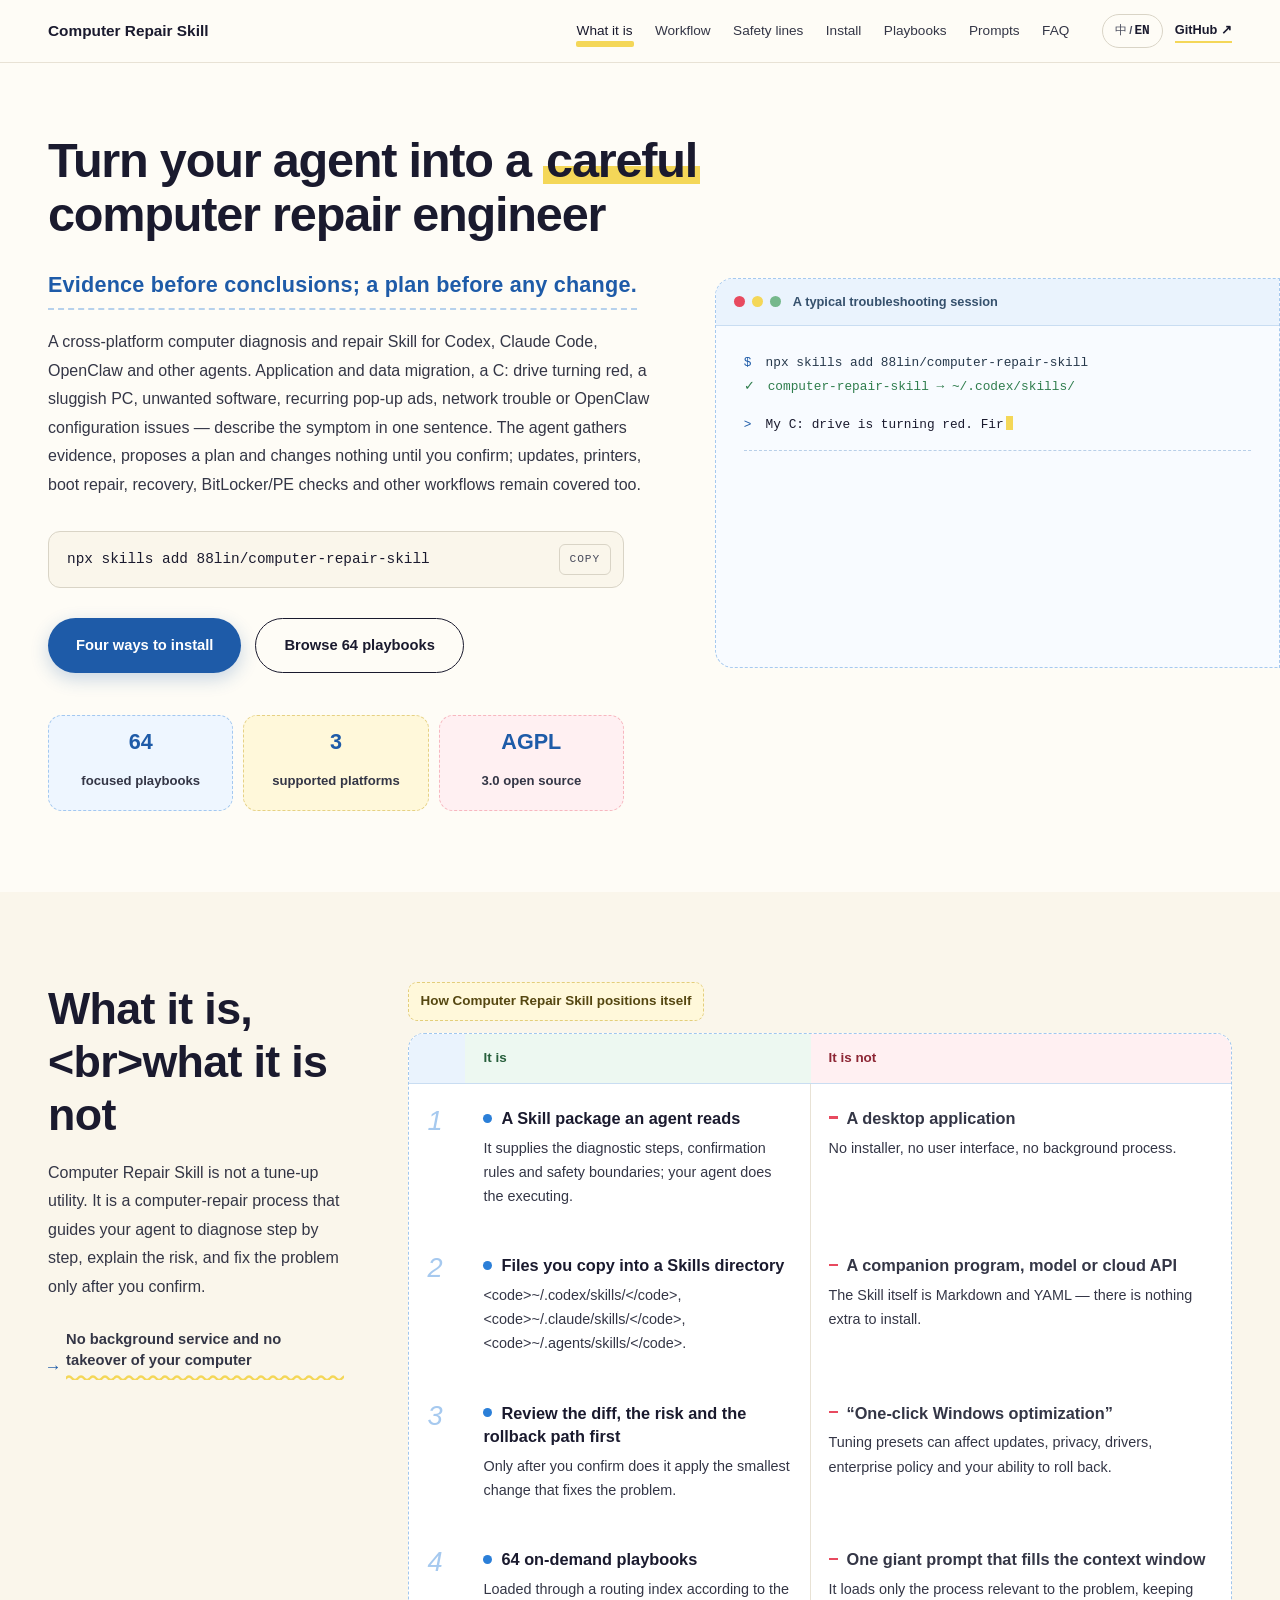
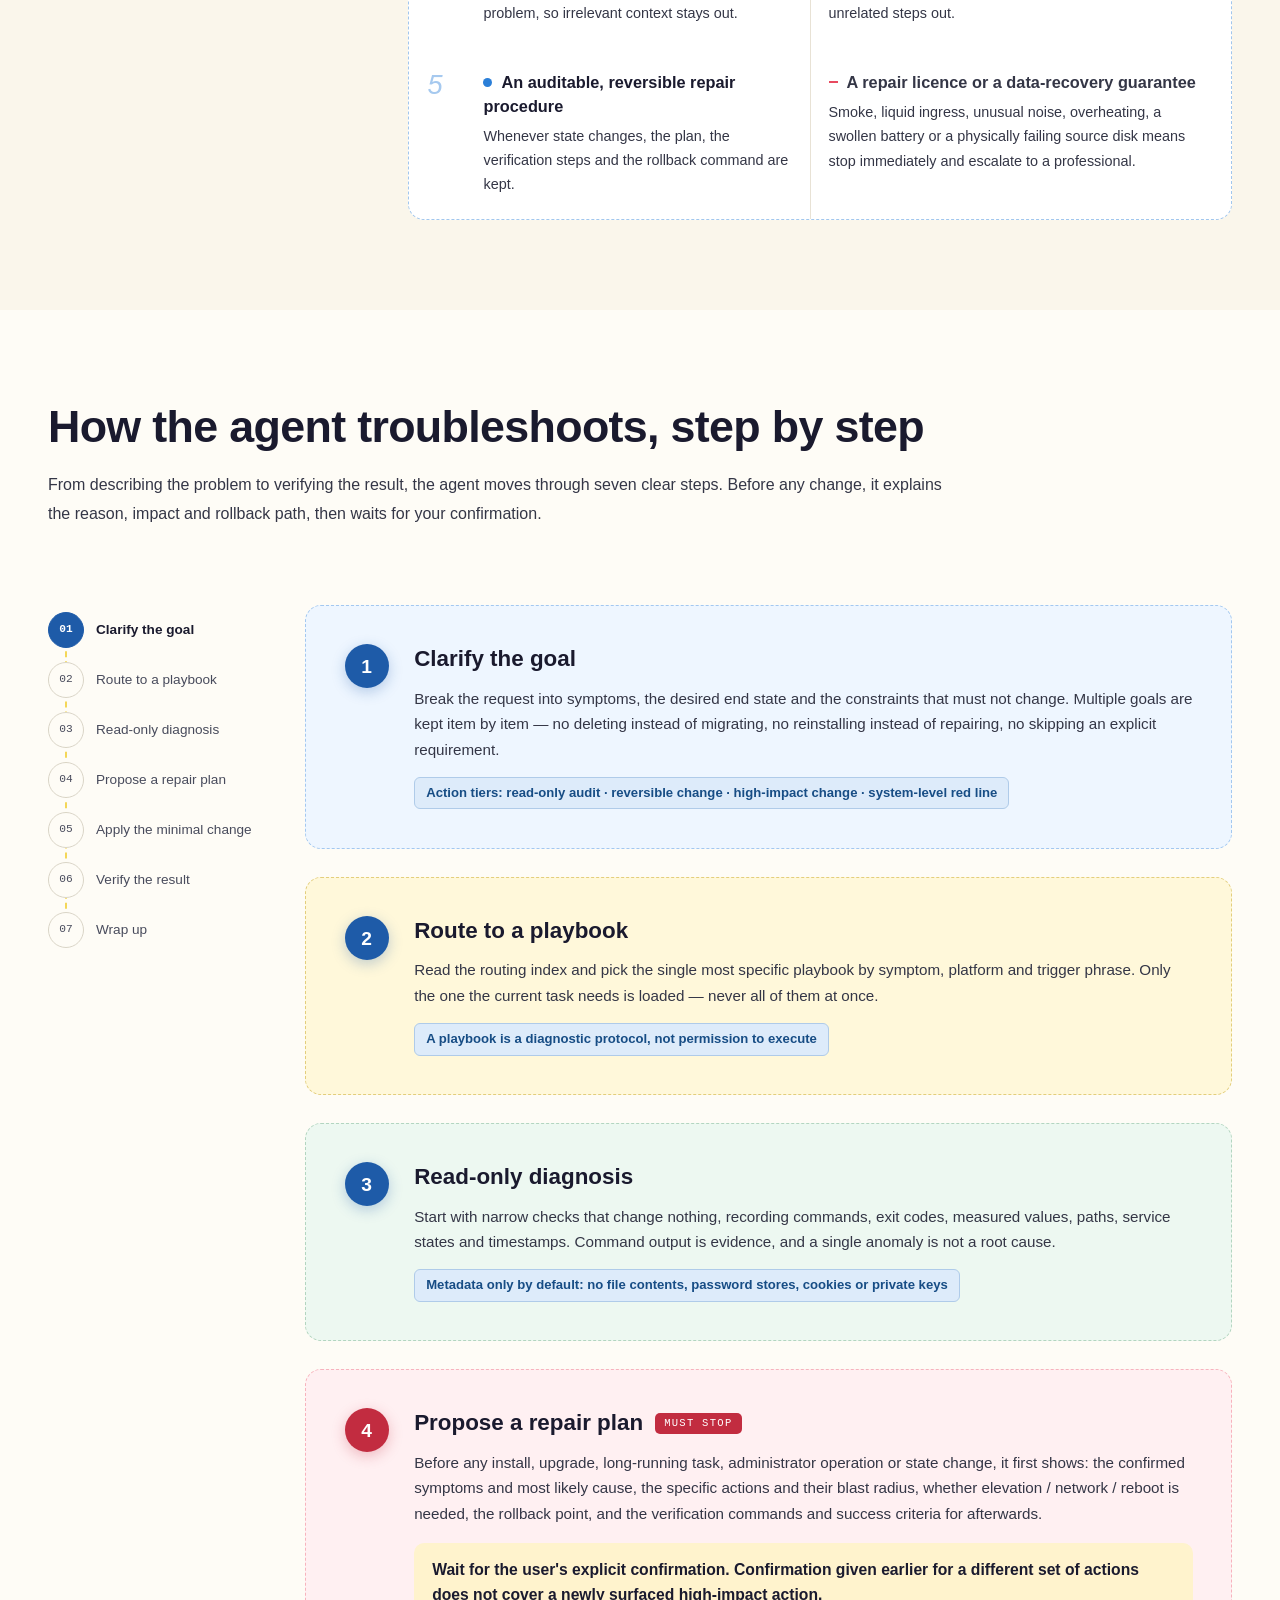
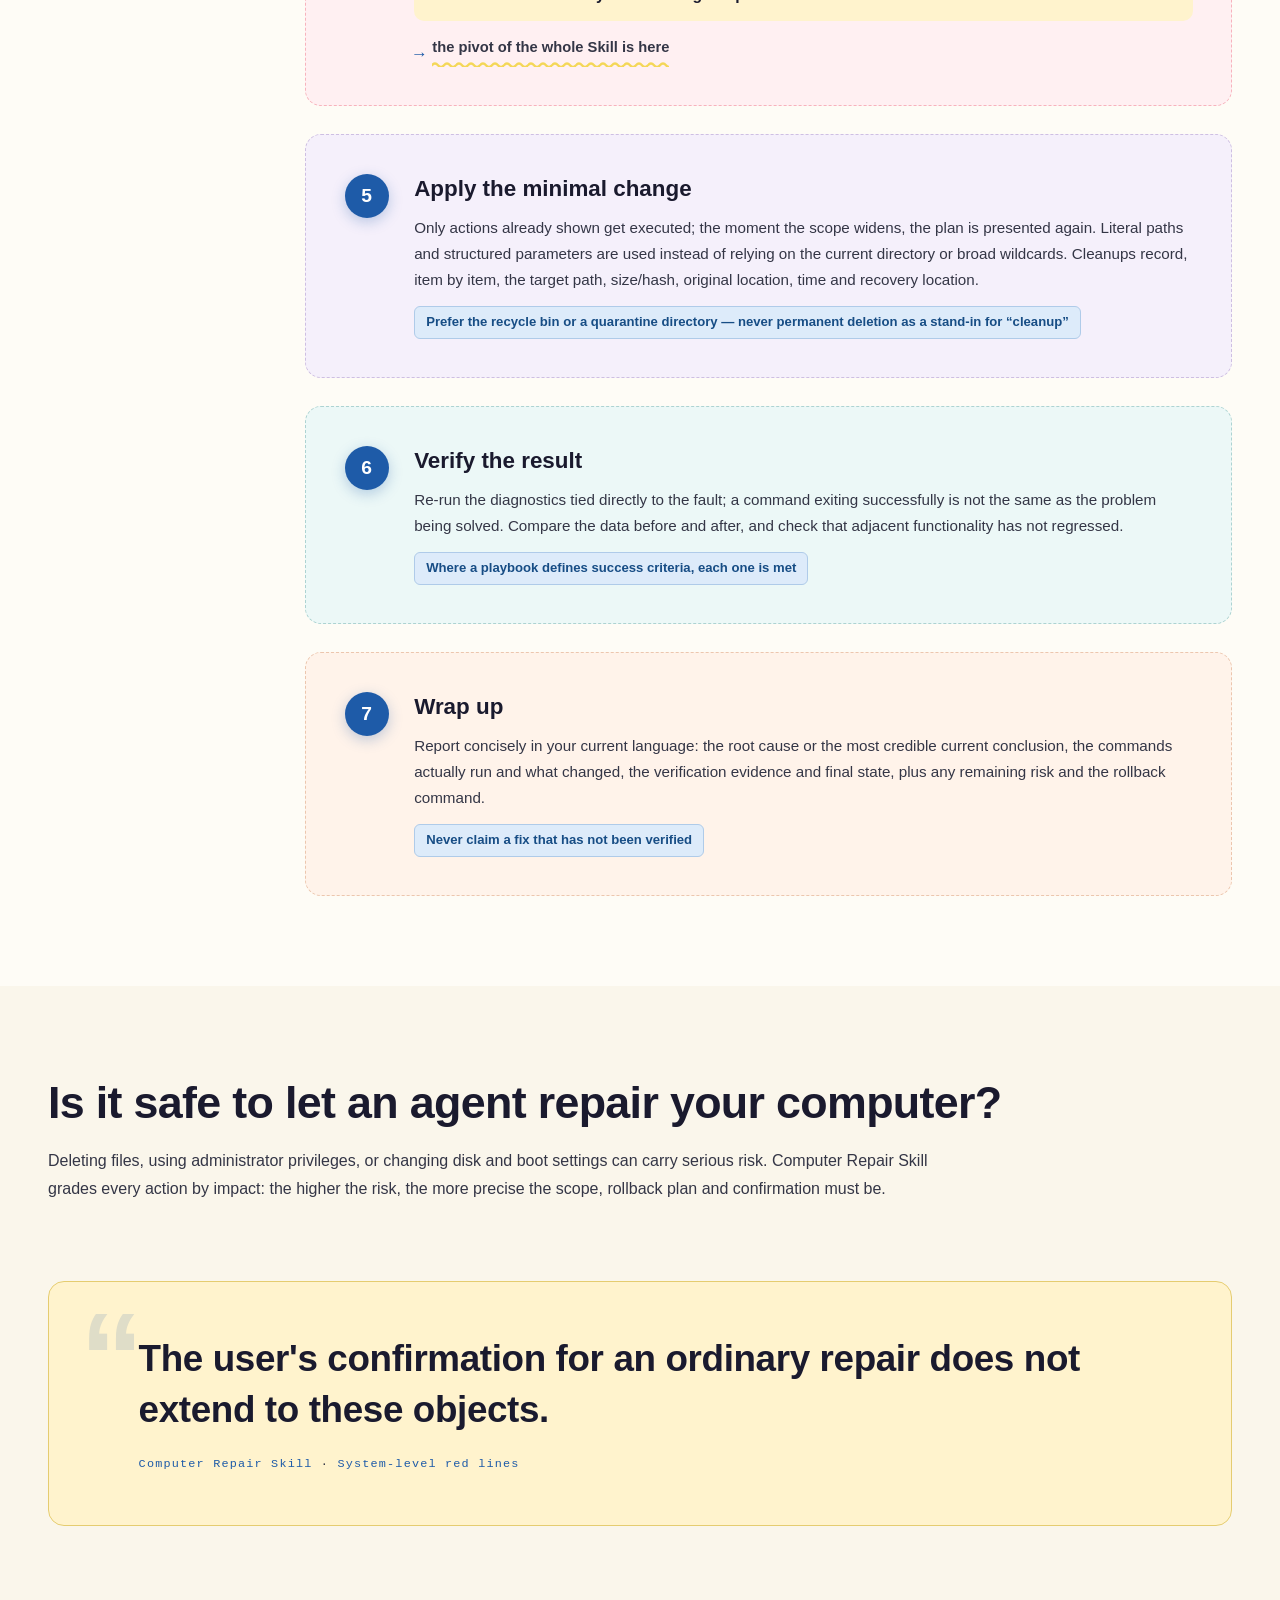
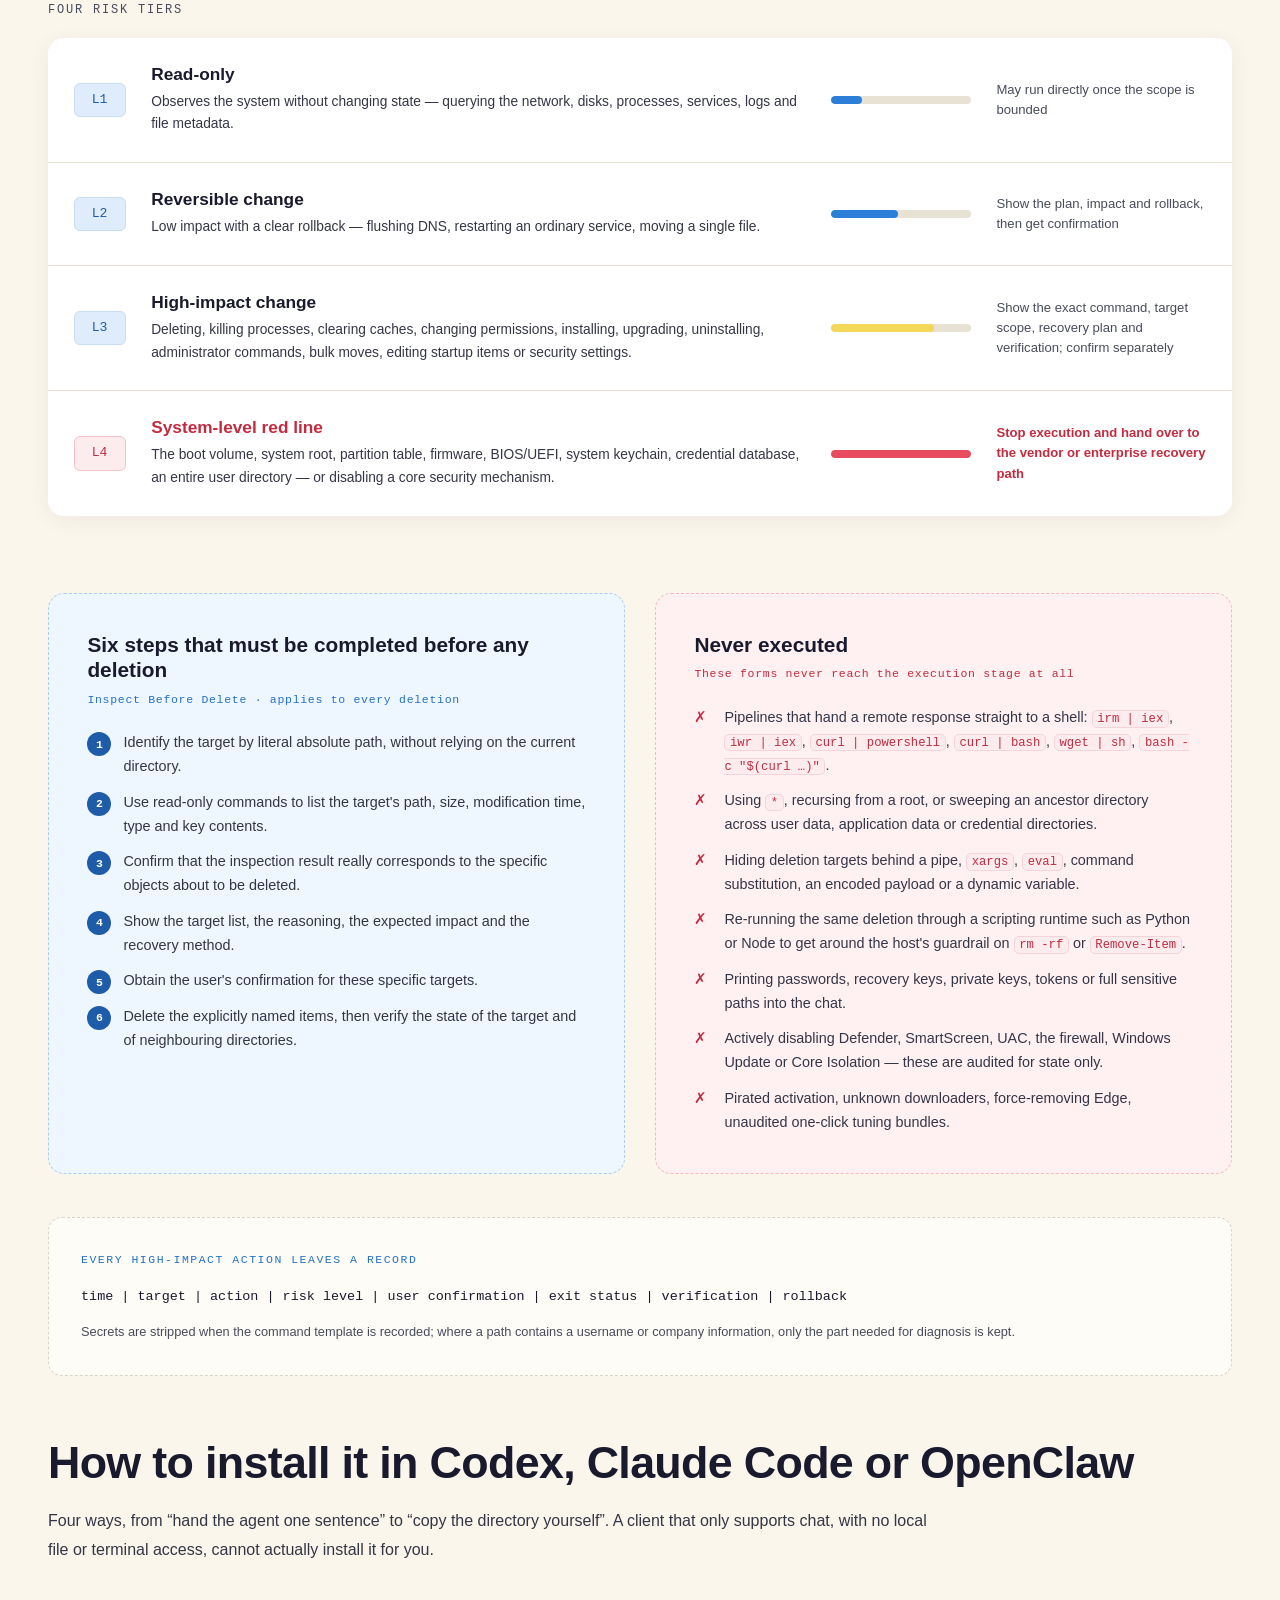
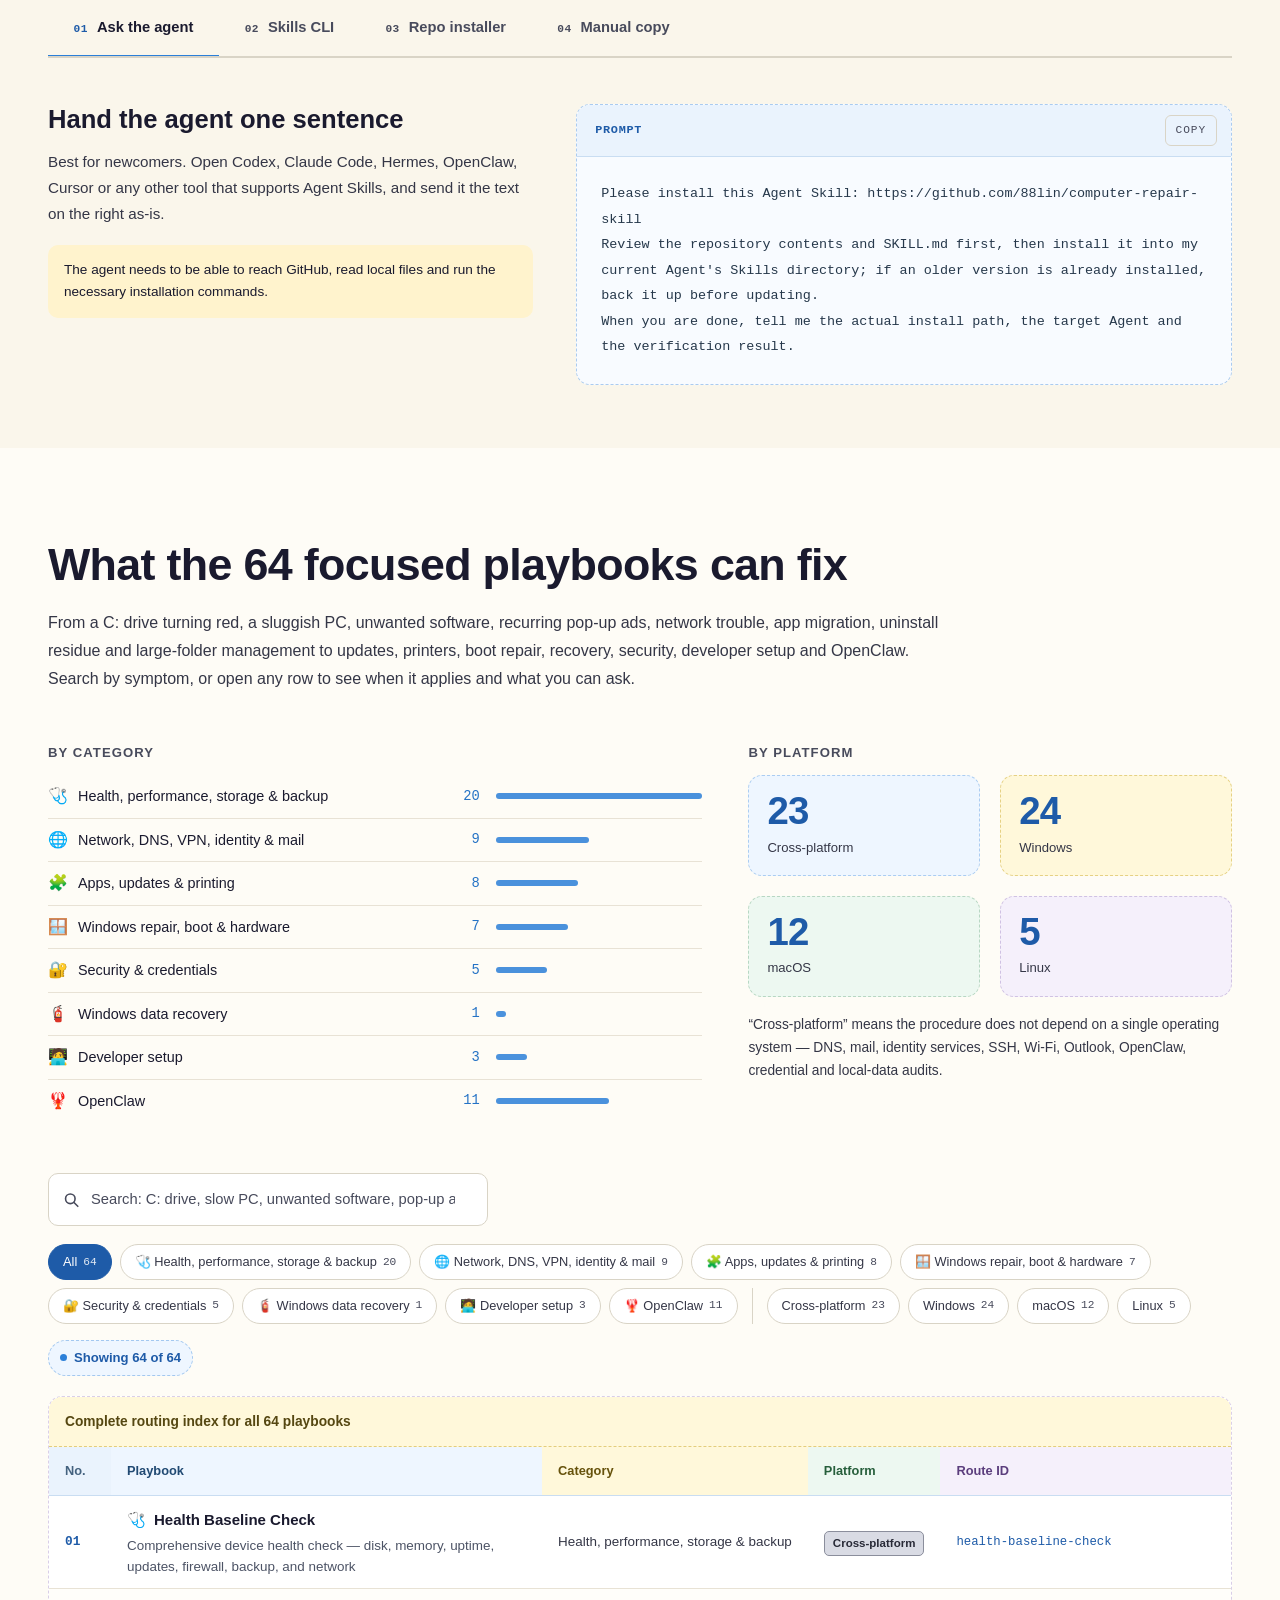
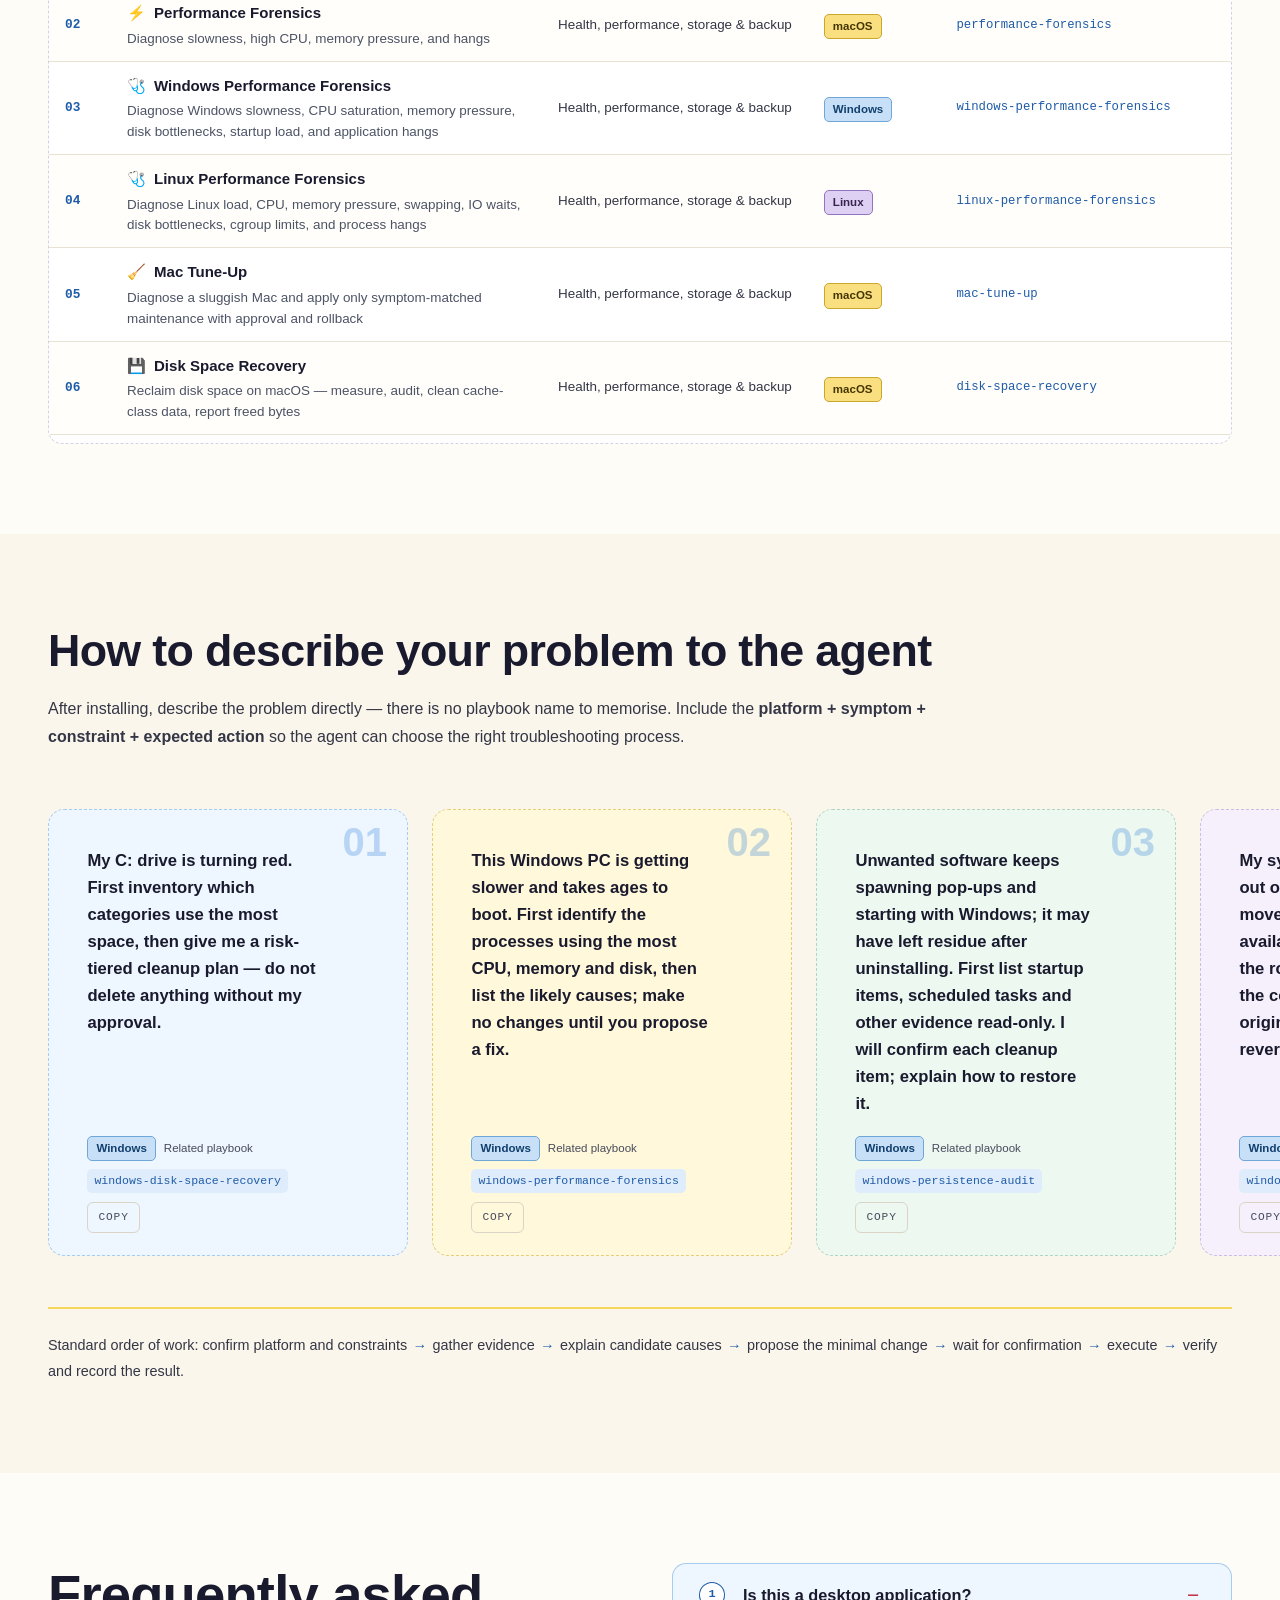
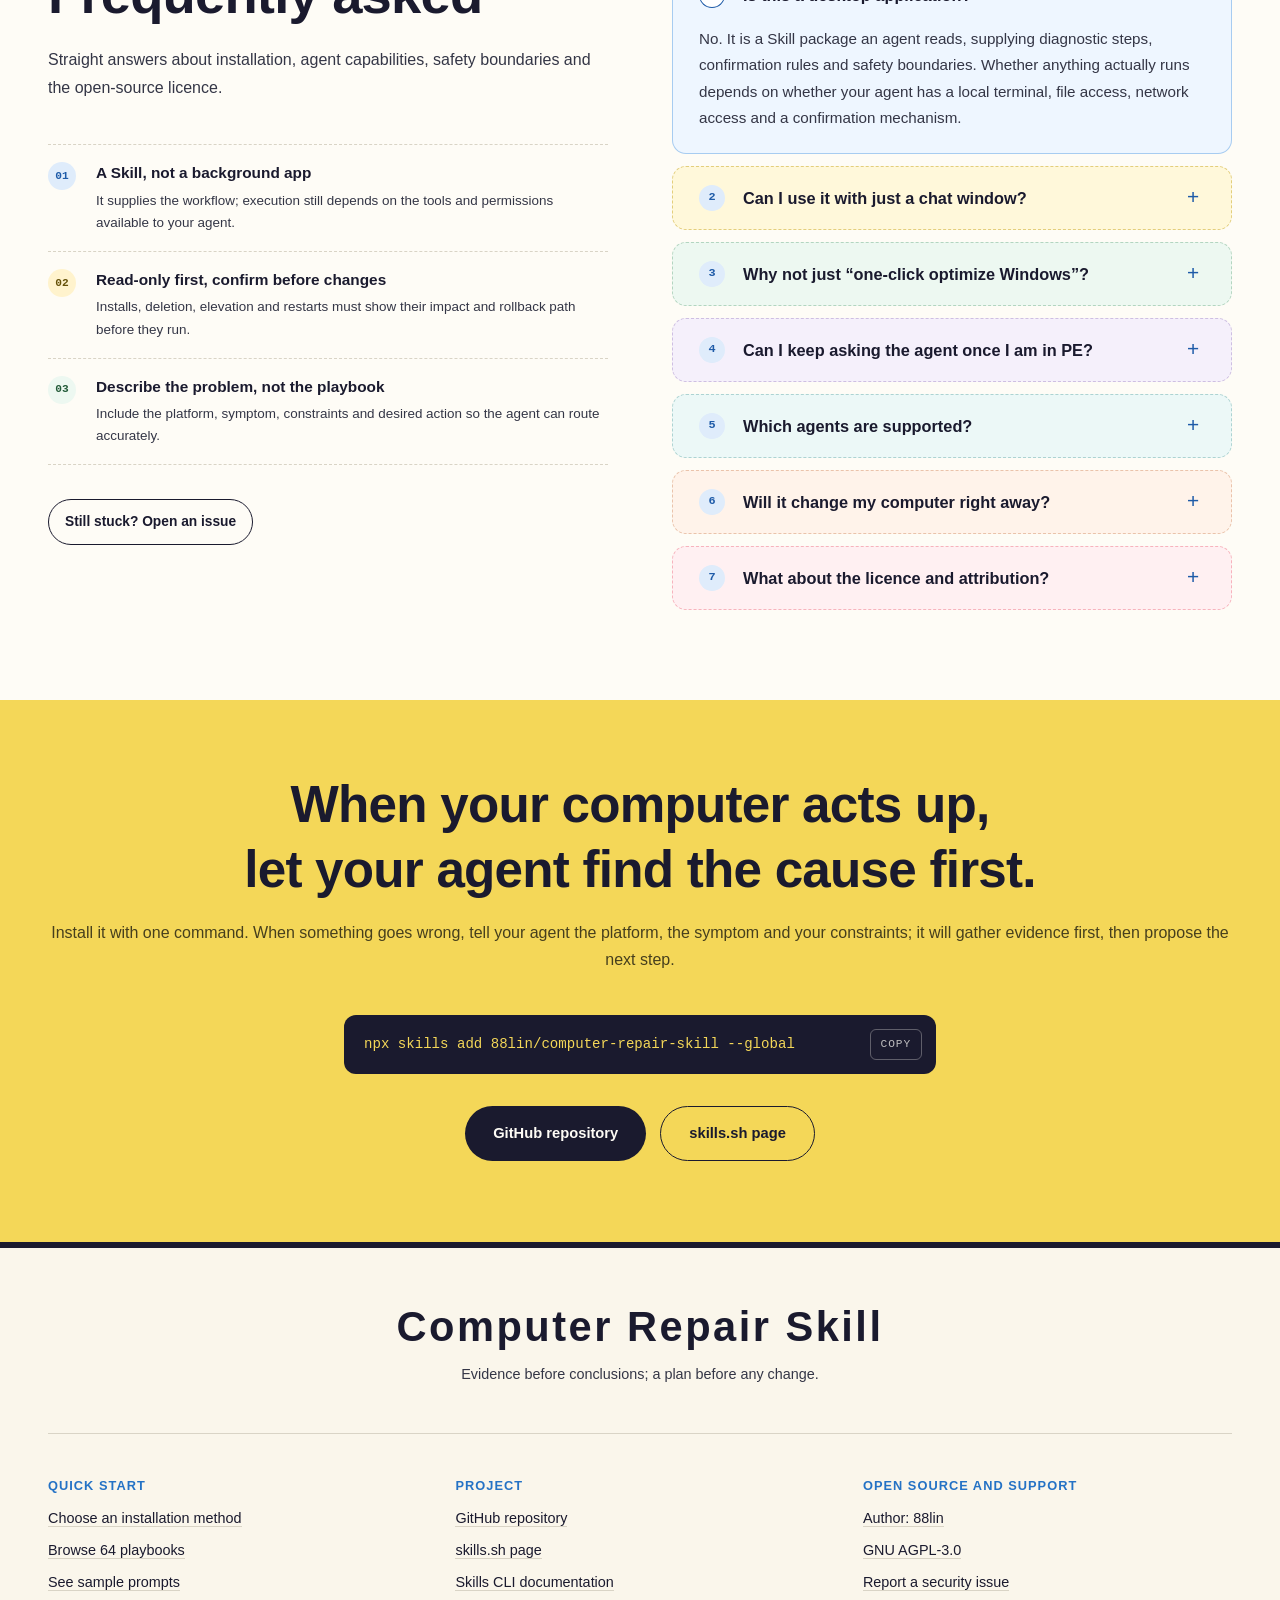
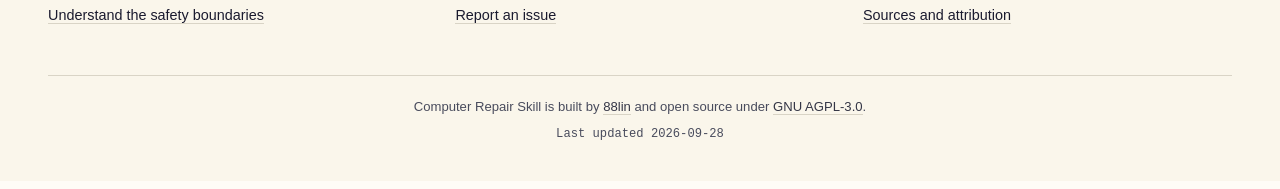
==== commit 8137479c: "fix: 加固维修流程安全边界并完善安装与发布验证 修正高风险清理与凭据处理指令，完善安装路径保护、原子锁和失败回滚；修复官网交互、生成器与 Release 重试，补充审计记录和回归测试。  验证：6" ====
--- a/docs/en/index.html
+++ b/docs/en/index.html
@@ -106,7 +106,7 @@
         "@id": "https://repair.88lin.eu.org/#author"
       },
       "datePublished": "2026-07-26",
-      "dateModified": "2026-09-09",
+      "dateModified": "2026-09-28",
       "mainEntity": [
         {
           "@type": "Question",
@@ -179,7 +179,7 @@
       "applicationSubCategory": "Agent Skill",
       "operatingSystem": "Windows, macOS, Linux",
       "softwareVersion": "1.2.0",
-      "dateModified": "2026-09-09",
+      "dateModified": "2026-09-28",
       "codeRepository": "https://github.com/88lin/computer-repair-skill",
       "programmingLanguage": [
         "Markdown",
@@ -384,7 +384,7 @@
 
     <div class="what-aside">
       <div class="what-aside-stick">
-        <h2 class="sectitle" id="whatTitle" data-i18n="what.title">What it is,<br>what it is not</h2>
+        <h2 class="sectitle" id="whatTitle" data-i18n="what.title">What it is,&lt;br&gt;what it is not</h2>
         <p class="secdesc" data-i18n="what.desc">Computer Repair Skill is not a tune-up utility. It is a computer-repair process that guides your agent to diagnose step by step, explain the risk, and fix the problem only after you confirm.</p>
         <p class="scribble"><span class="scribble-txt" data-i18n="what.note">No background service and no takeover of your computer</span></p>
       </div>
@@ -410,7 +410,7 @@
           </tr>
           <tr>
             <td class="vs-n" aria-hidden="true">2</td>
-            <td class="vs-y"><b data-i18n="what.r2y">Files you copy into a Skills directory</b><span data-i18n="what.r2yd"><code>~/.codex/skills/</code>, <code>~/.claude/skills/</code>, <code>~/.agents/skills/</code>.</span></td>
+            <td class="vs-y"><b data-i18n="what.r2y">Files you copy into a Skills directory</b><span data-i18n="what.r2yd">&lt;code&gt;~/.codex/skills/&lt;/code&gt;, &lt;code&gt;~/.claude/skills/&lt;/code&gt;, &lt;code&gt;~/.agents/skills/&lt;/code&gt;.</span></td>
             <td class="vs-no"><b data-i18n="what.r2n">A companion program, model or cloud API</b><span data-i18n="what.r2nd">The Skill itself is Markdown and YAML — there is nothing extra to install.</span></td>
           </tr>
           <tr>
@@ -784,7 +784,7 @@
 <tr class="pb-row" data-id="performance-forensics"><td class="pb-i">02</td><td class="pb-t"><span class="pb-t-e" aria-hidden="true">⚡</span><button type="button" class="pb-open">Performance Forensics</button><span class="pb-t-d">Diagnose slowness, high CPU, memory pressure, and hangs</span></td><td class="pb-c">Health, performance, storage &amp; backup</td><td class="pb-p"><span class="tagp tagp-mac">macOS</span></td><td class="pb-r">performance-forensics</td></tr>
 <tr class="pb-row" data-id="windows-performance-forensics"><td class="pb-i">03</td><td class="pb-t"><span class="pb-t-e" aria-hidden="true">🩺</span><button type="button" class="pb-open">Windows Performance Forensics</button><span class="pb-t-d">Diagnose Windows slowness, CPU saturation, memory pressure, disk bottlenecks, startup load, and application hangs</span></td><td class="pb-c">Health, performance, storage &amp; backup</td><td class="pb-p"><span class="tagp tagp-win">Windows</span></td><td class="pb-r">windows-performance-forensics</td></tr>
 <tr class="pb-row" data-id="linux-performance-forensics"><td class="pb-i">04</td><td class="pb-t"><span class="pb-t-e" aria-hidden="true">🩺</span><button type="button" class="pb-open">Linux Performance Forensics</button><span class="pb-t-d">Diagnose Linux load, CPU, memory pressure, swapping, IO waits, disk bottlenecks, cgroup limits, and process hangs</span></td><td class="pb-c">Health, performance, storage &amp; backup</td><td class="pb-p"><span class="tagp tagp-lin">Linux</span></td><td class="pb-r">linux-performance-forensics</td></tr>
-<tr class="pb-row" data-id="mac-tune-up"><td class="pb-i">05</td><td class="pb-t"><span class="pb-t-e" aria-hidden="true">🧹</span><button type="button" class="pb-open">Mac Tune-Up</button><span class="pb-t-d">Safe maintenance sweep for a generally-sluggish Mac — refresh caches and reclaim memory without risk</span></td><td class="pb-c">Health, performance, storage &amp; backup</td><td class="pb-p"><span class="tagp tagp-mac">macOS</span></td><td class="pb-r">mac-tune-up</td></tr>
+<tr class="pb-row" data-id="mac-tune-up"><td class="pb-i">05</td><td class="pb-t"><span class="pb-t-e" aria-hidden="true">🧹</span><button type="button" class="pb-open">Mac Tune-Up</button><span class="pb-t-d">Diagnose a sluggish Mac and apply only symptom-matched maintenance with approval and rollback</span></td><td class="pb-c">Health, performance, storage &amp; backup</td><td class="pb-p"><span class="tagp tagp-mac">macOS</span></td><td class="pb-r">mac-tune-up</td></tr>
 <tr class="pb-row" data-id="disk-space-recovery"><td class="pb-i">06</td><td class="pb-t"><span class="pb-t-e" aria-hidden="true">💾</span><button type="button" class="pb-open">Disk Space Recovery</button><span class="pb-t-d">Reclaim disk space on macOS — measure, audit, clean cache-class data, report freed bytes</span></td><td class="pb-c">Health, performance, storage &amp; backup</td><td class="pb-p"><span class="tagp tagp-mac">macOS</span></td><td class="pb-r">disk-space-recovery</td></tr>
 <tr class="pb-row" data-id="windows-disk-space-recovery"><td class="pb-i">07</td><td class="pb-t"><span class="pb-t-e" aria-hidden="true">🩺</span><button type="button" class="pb-open">Windows Disk Space Recovery</button><span class="pb-t-d">Reclaim Windows disk space by measuring volumes, preserving user data, and verifying freed space</span></td><td class="pb-c">Health, performance, storage &amp; backup</td><td class="pb-p"><span class="tagp tagp-win">Windows</span></td><td class="pb-r">windows-disk-space-recovery</td></tr>
 <tr class="pb-row" data-id="windows-storage-inventory"><td class="pb-i">08</td><td class="pb-t"><span class="pb-t-e" aria-hidden="true">🩺</span><button type="button" class="pb-open">Windows Storage Inventory</button><span class="pb-t-d">Build a privacy-preserving Windows storage inventory that explains large paths before any cleanup</span></td><td class="pb-c">Health, performance, storage &amp; backup</td><td class="pb-p"><span class="tagp tagp-win">Windows</span></td><td class="pb-r">windows-storage-inventory</td></tr>
@@ -1029,7 +1029,7 @@
 
     <p class="foot-legal">
       <span data-i18n-html="foot.legal">Computer Repair Skill is built by <a href="https://github.com/88lin" target="_blank" rel="noopener">88lin</a> and open source under <a href="https://www.gnu.org/licenses/agpl-3.0.html" target="_blank" rel="noopener">GNU AGPL-3.0</a>.</span>
-      <span class="foot-updated"><span data-i18n="foot.updated">Last updated</span> <!-- site-updated:start --><time datetime="2026-09-09">2026-09-09</time><!-- site-updated:end --></span>
+      <span class="foot-updated"><span data-i18n="foot.updated">Last updated</span> <!-- site-updated:start --><time datetime="2026-09-28">2026-09-28</time><!-- site-updated:end --></span>
     </p>
   </div>
 </footer>
@@ -1043,7 +1043,7 @@
     <h2 class="modal-t" id="modalTitle"></h2>
     <p class="modal-detail" id="modalDetail"></p>
     <dl class="modal-dl" id="modalDl"></dl>
-    <a class="modal-src" id="modalSrc" href="#" target="_blank" rel="noopener" data-i18n="ui.viewSource">View this playbook on GitHub&nbsp;↗</a>
+    <a class="modal-src" id="modalSrc" href="#" target="_blank" rel="noopener" data-i18n="ui.viewSource">View this playbook on GitHub&amp;nbsp;↗</a>
   </div>
 </div>
 
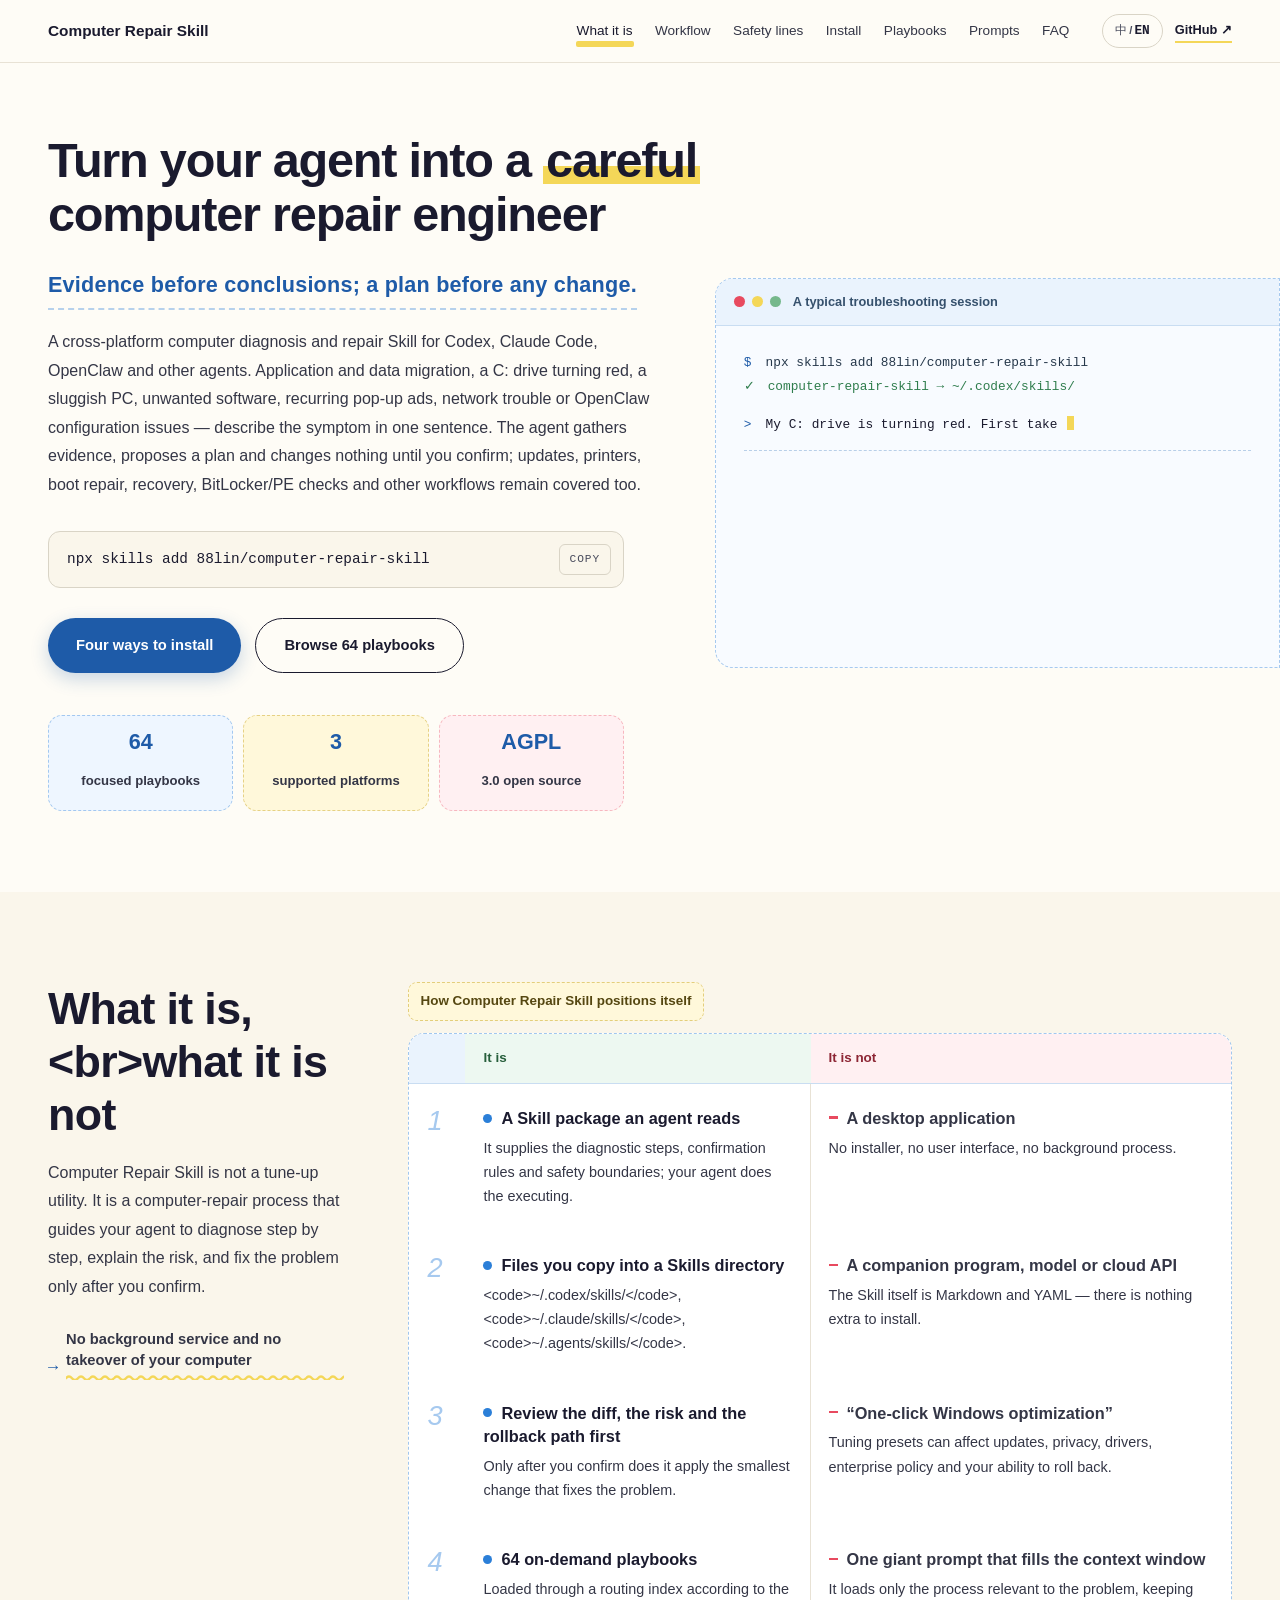
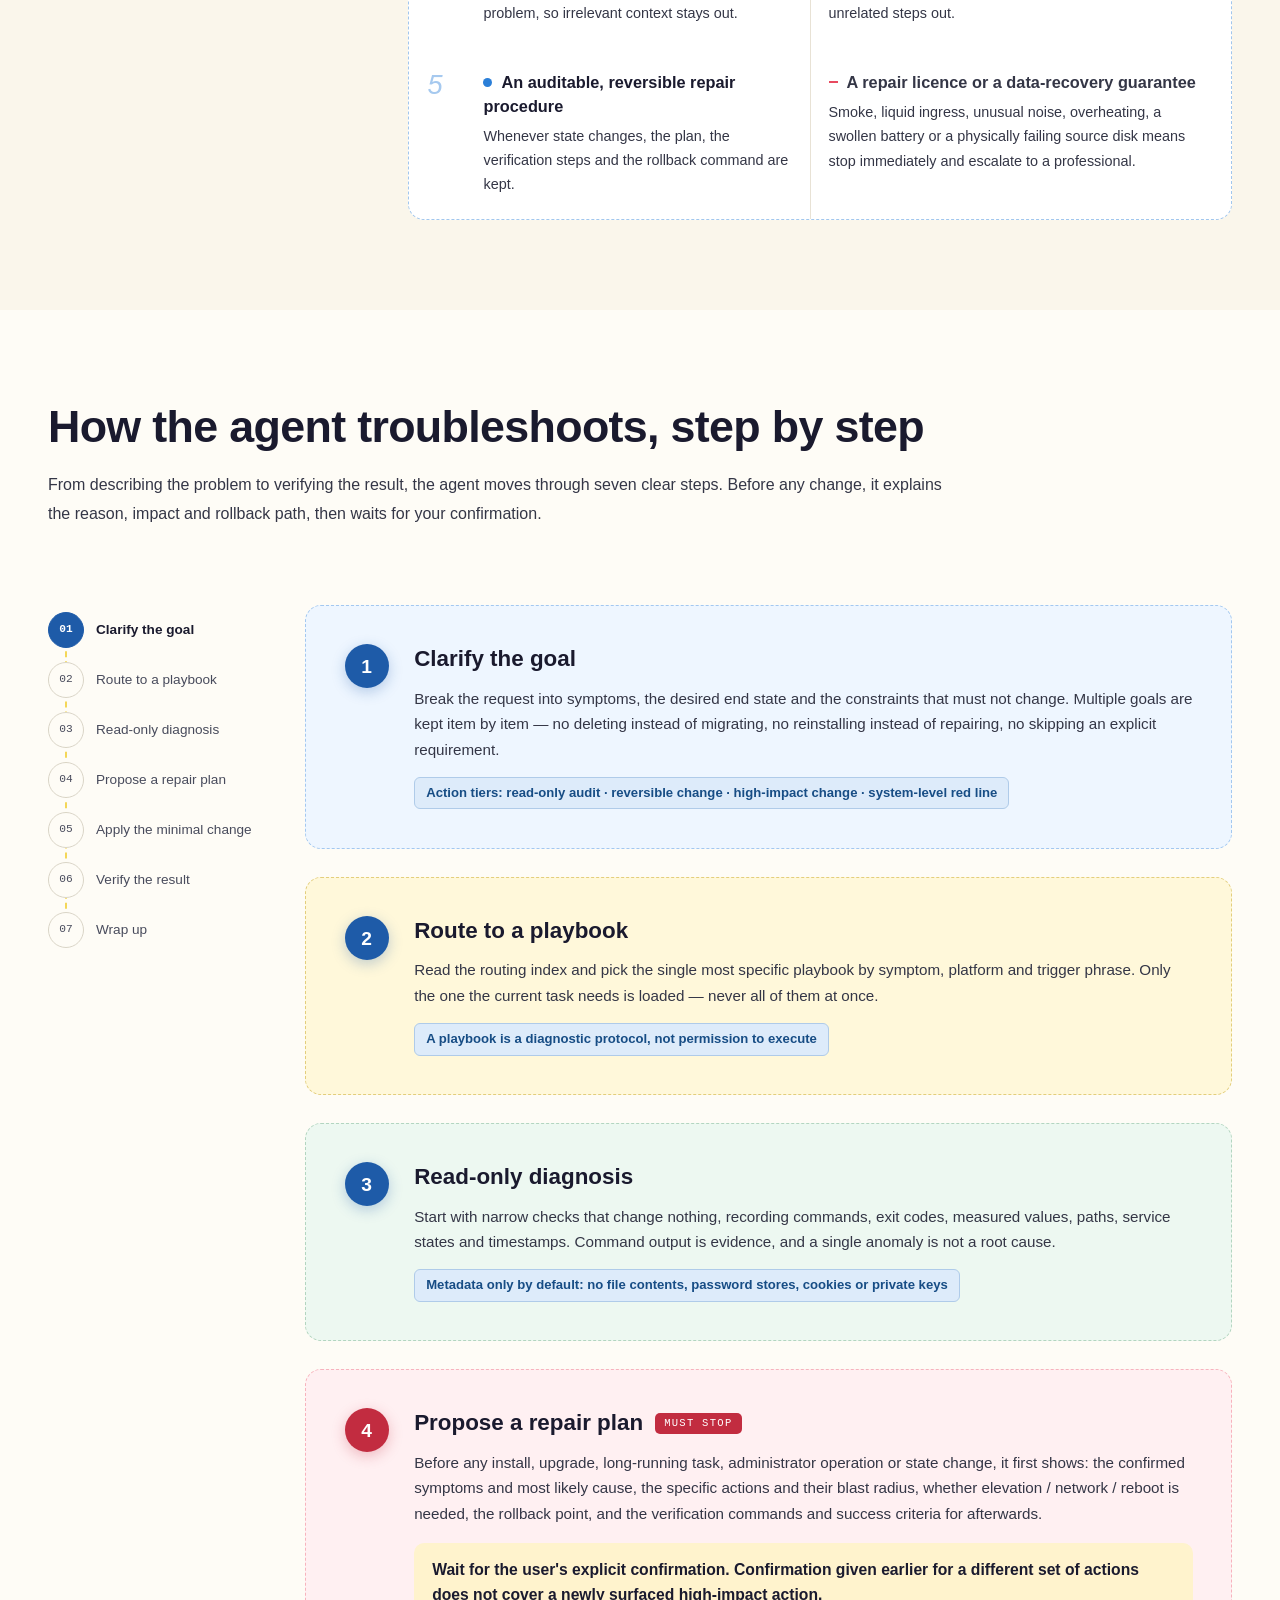
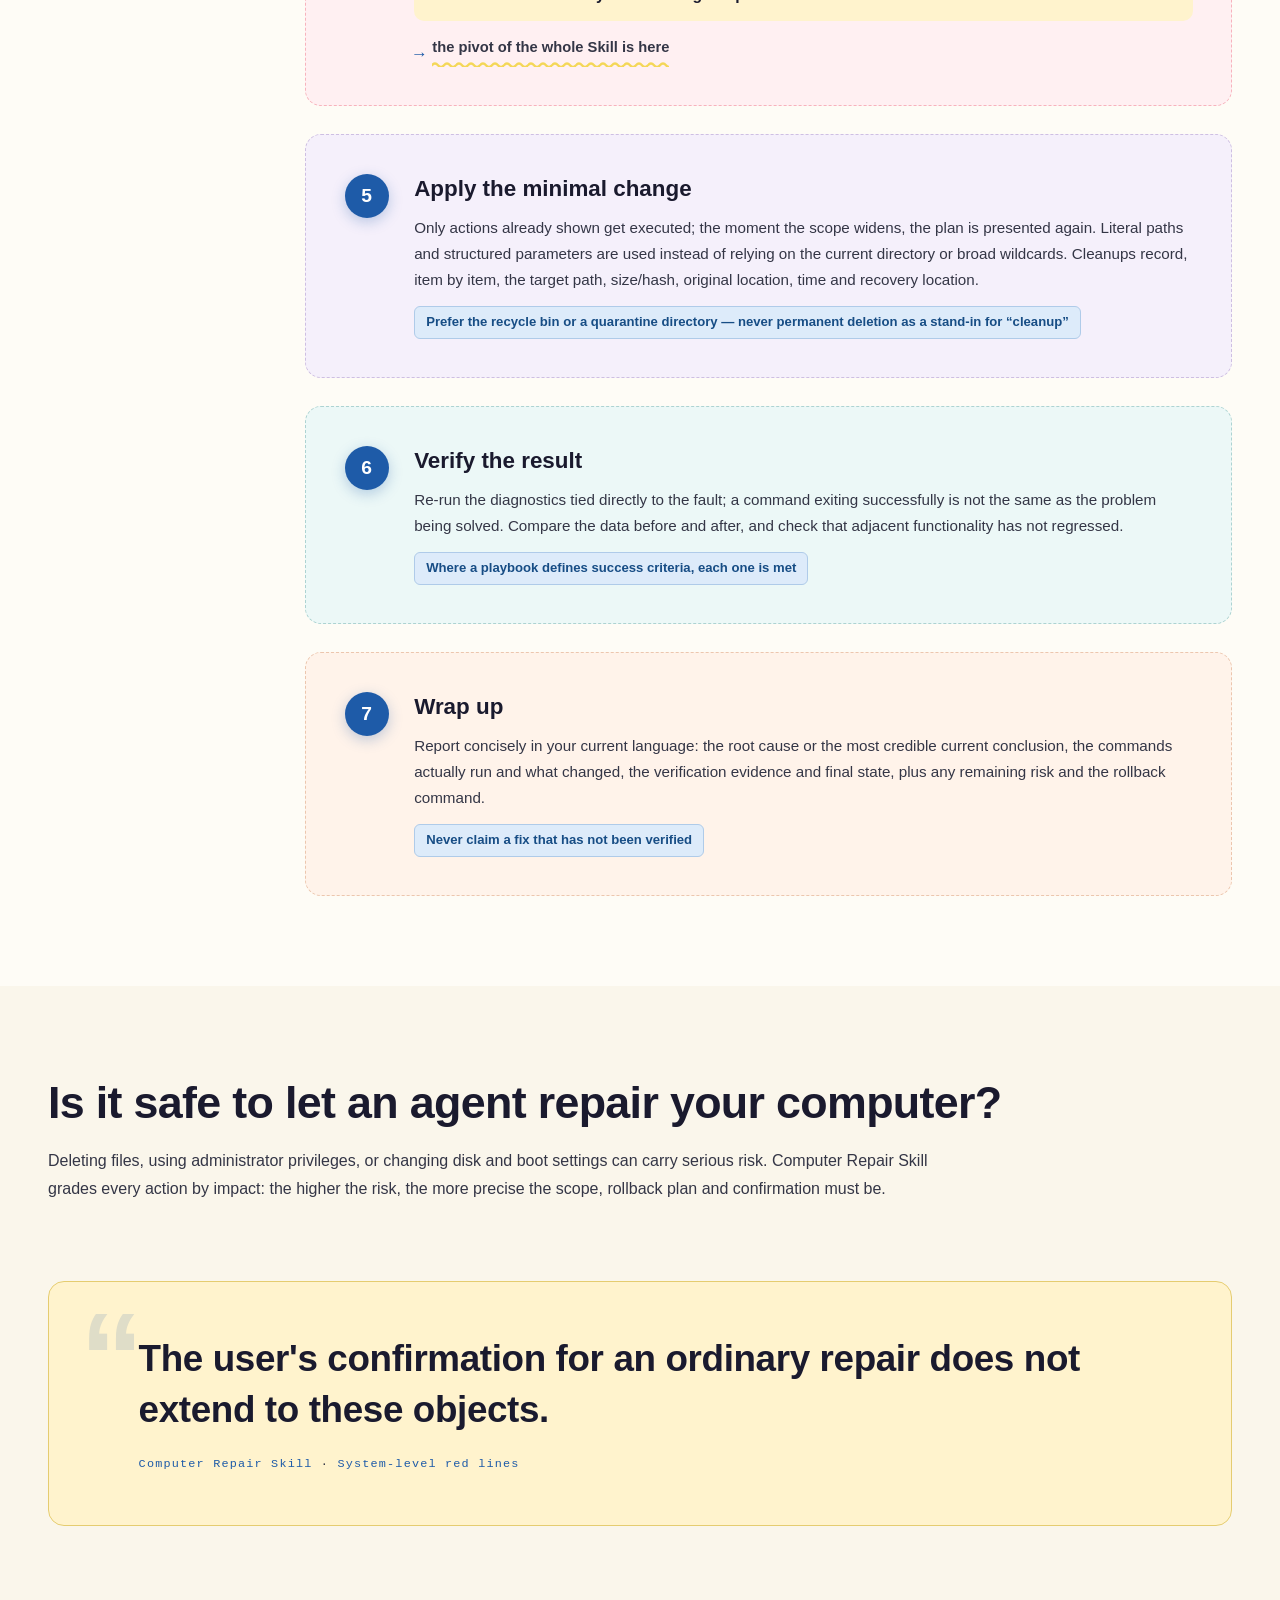
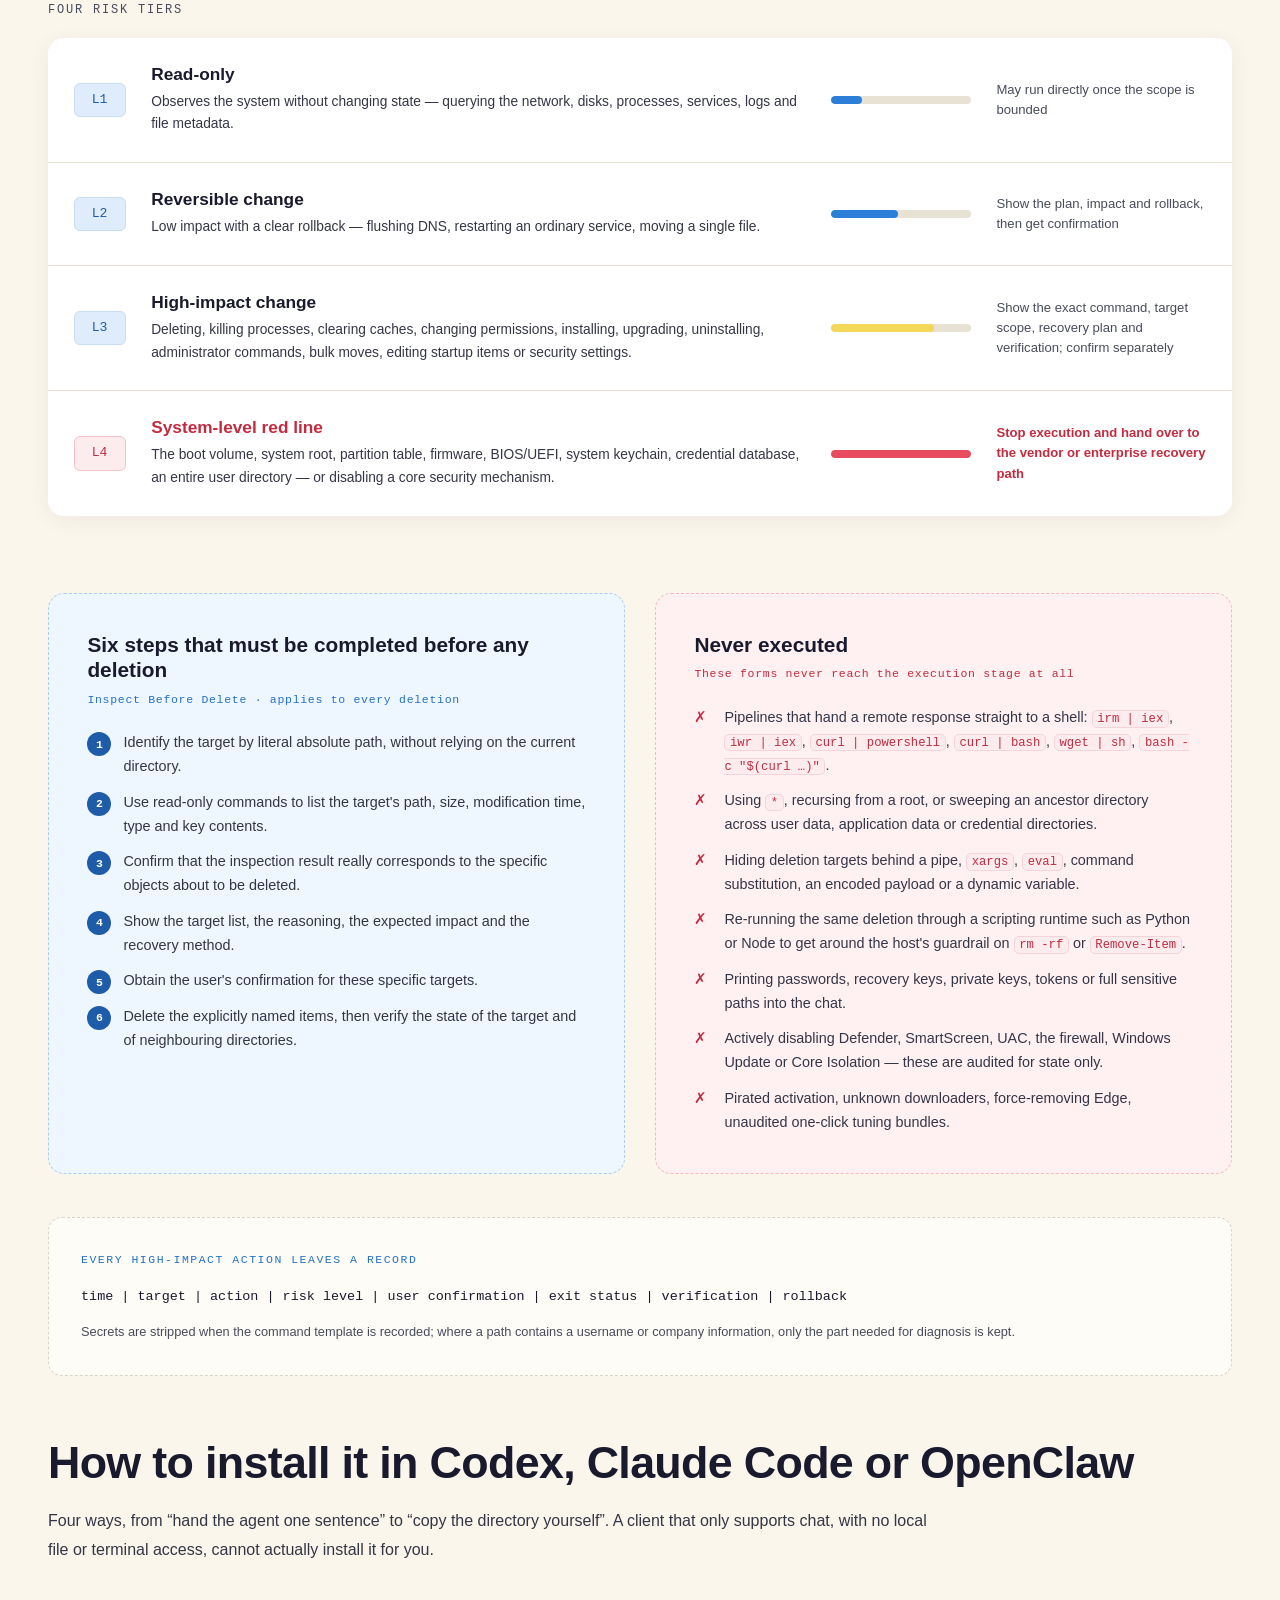
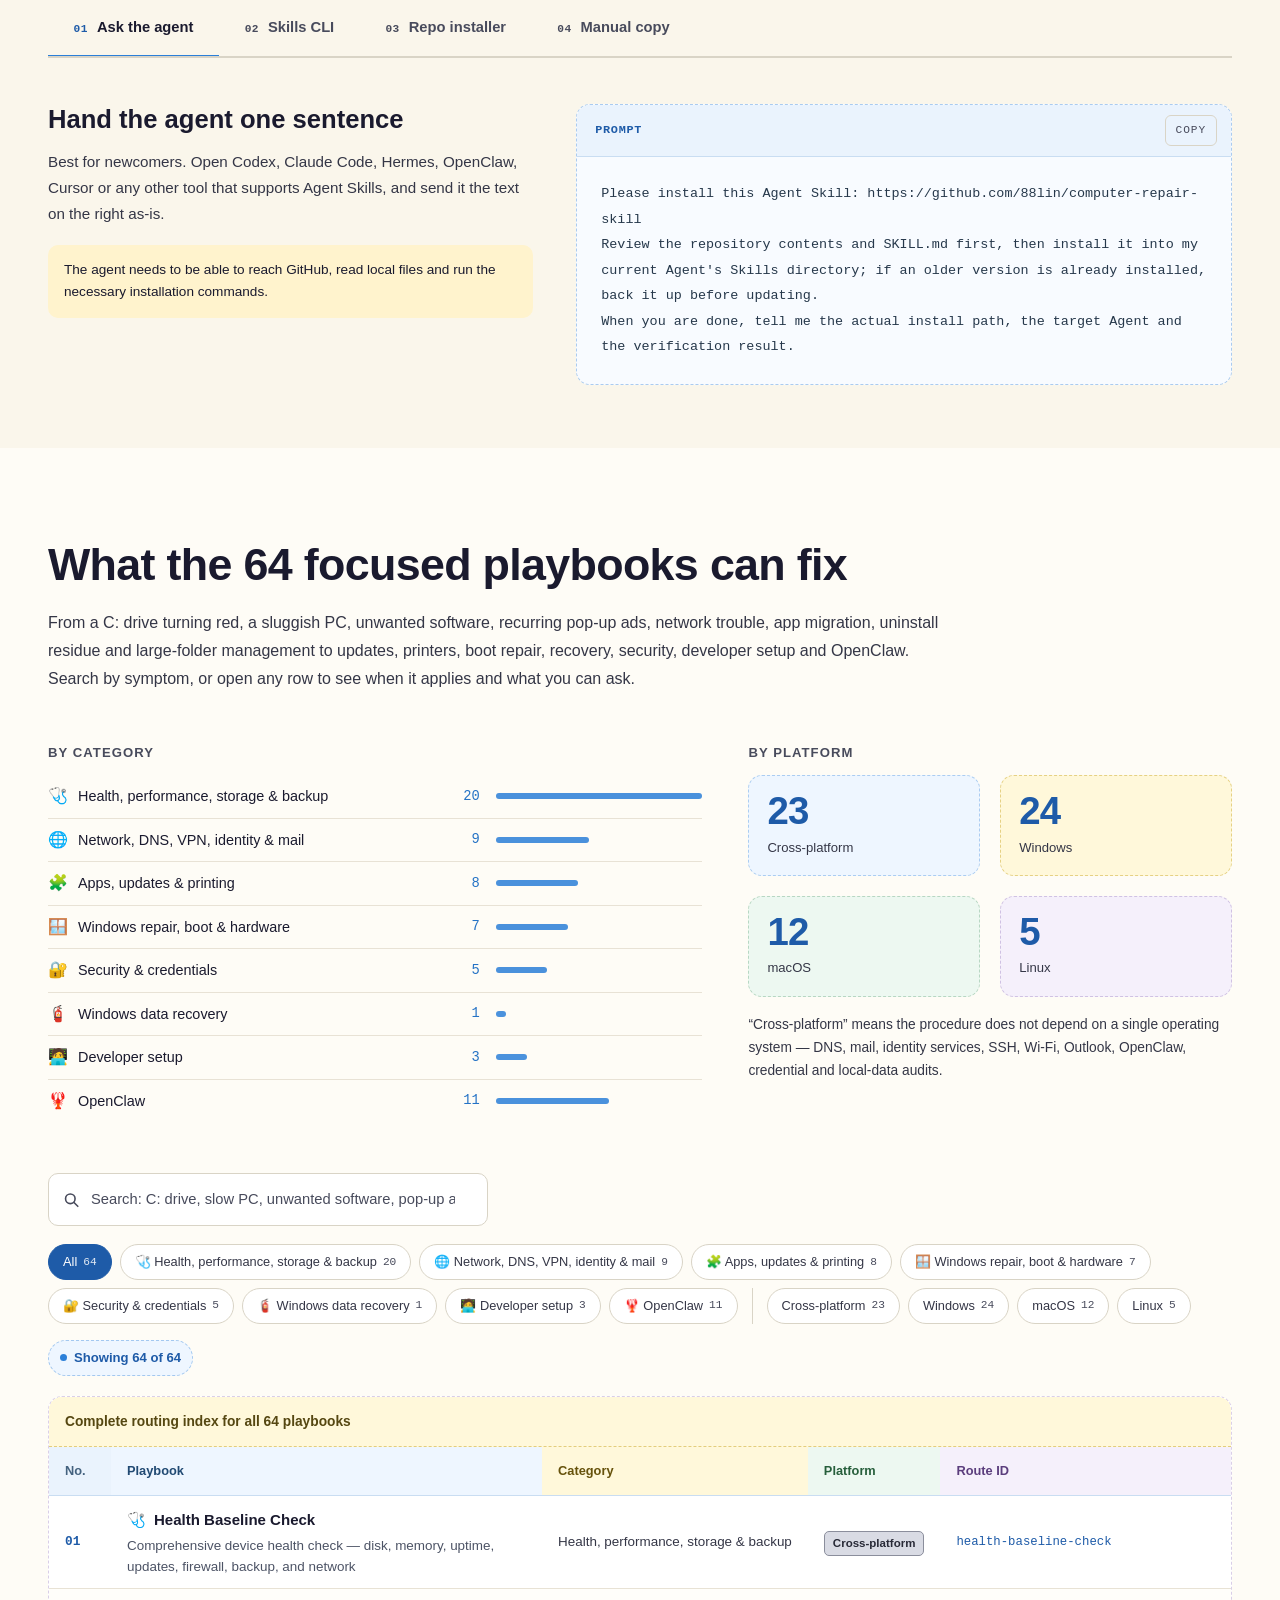
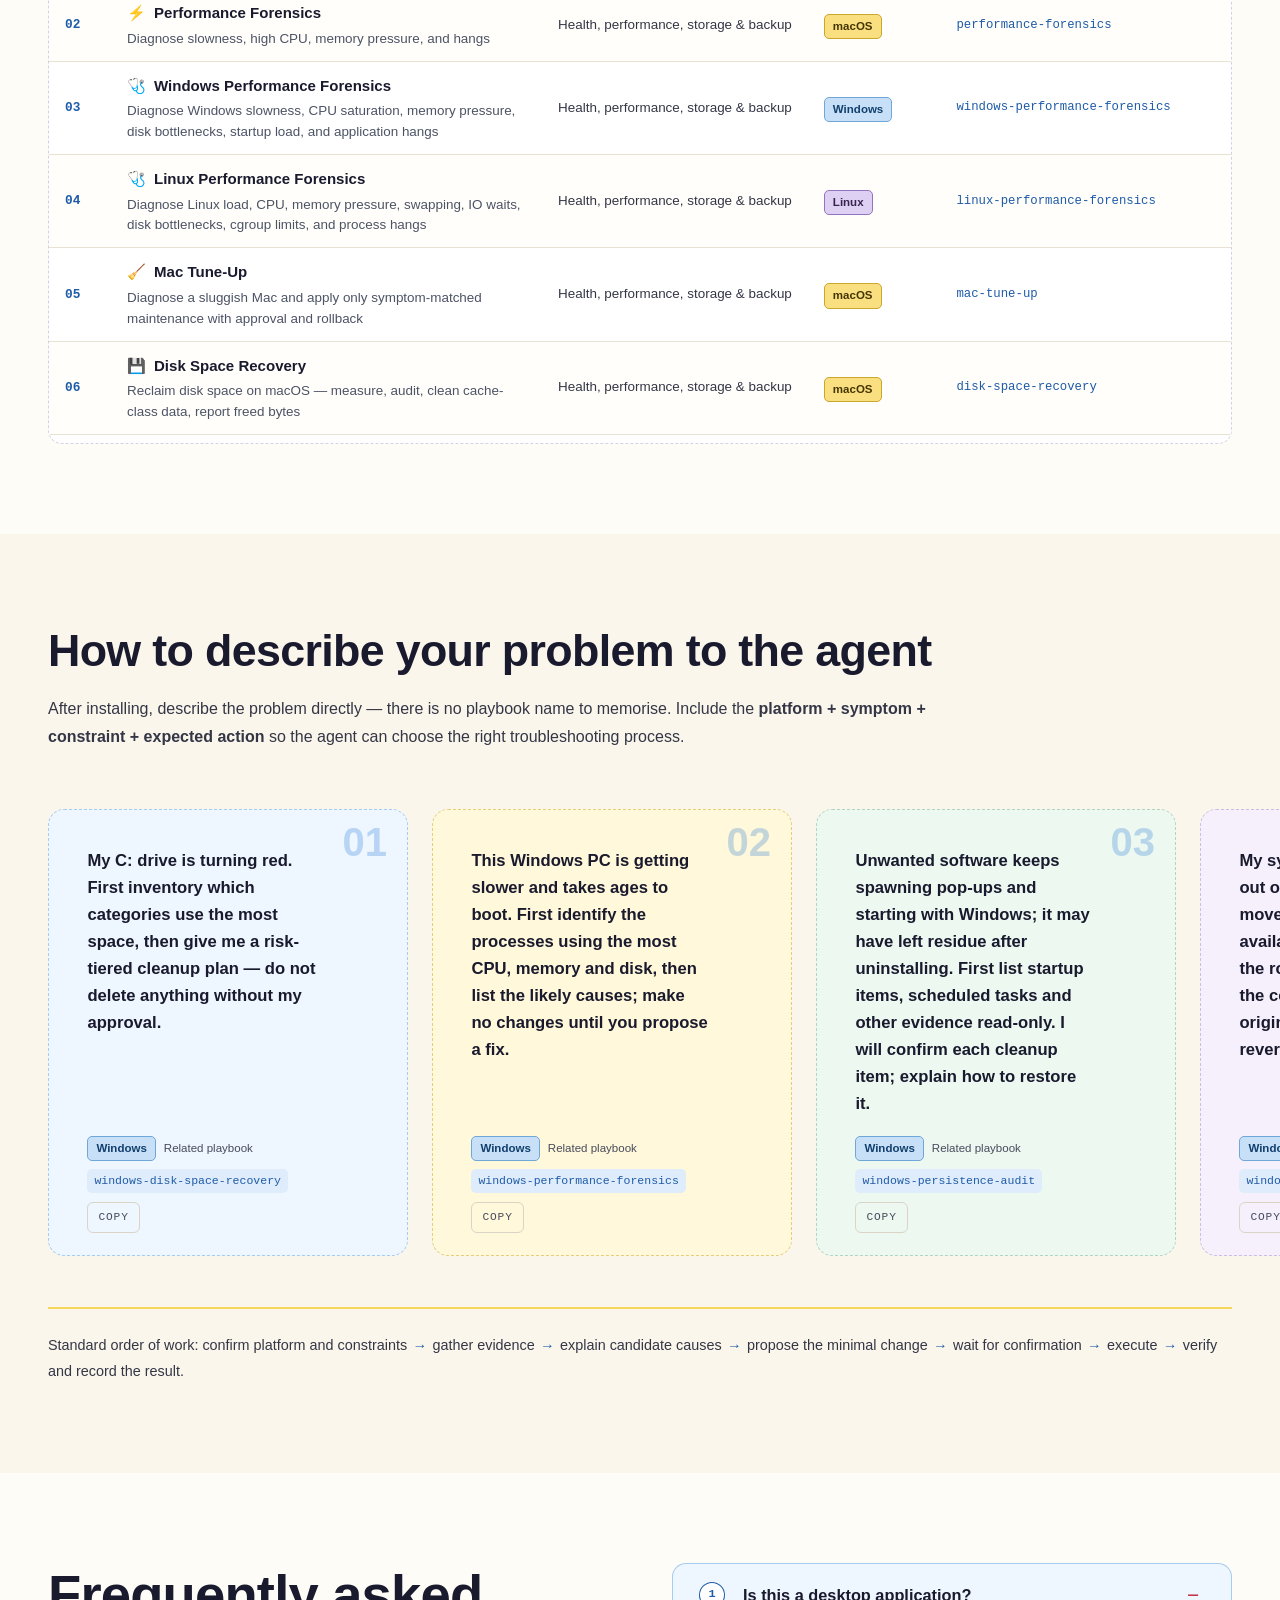
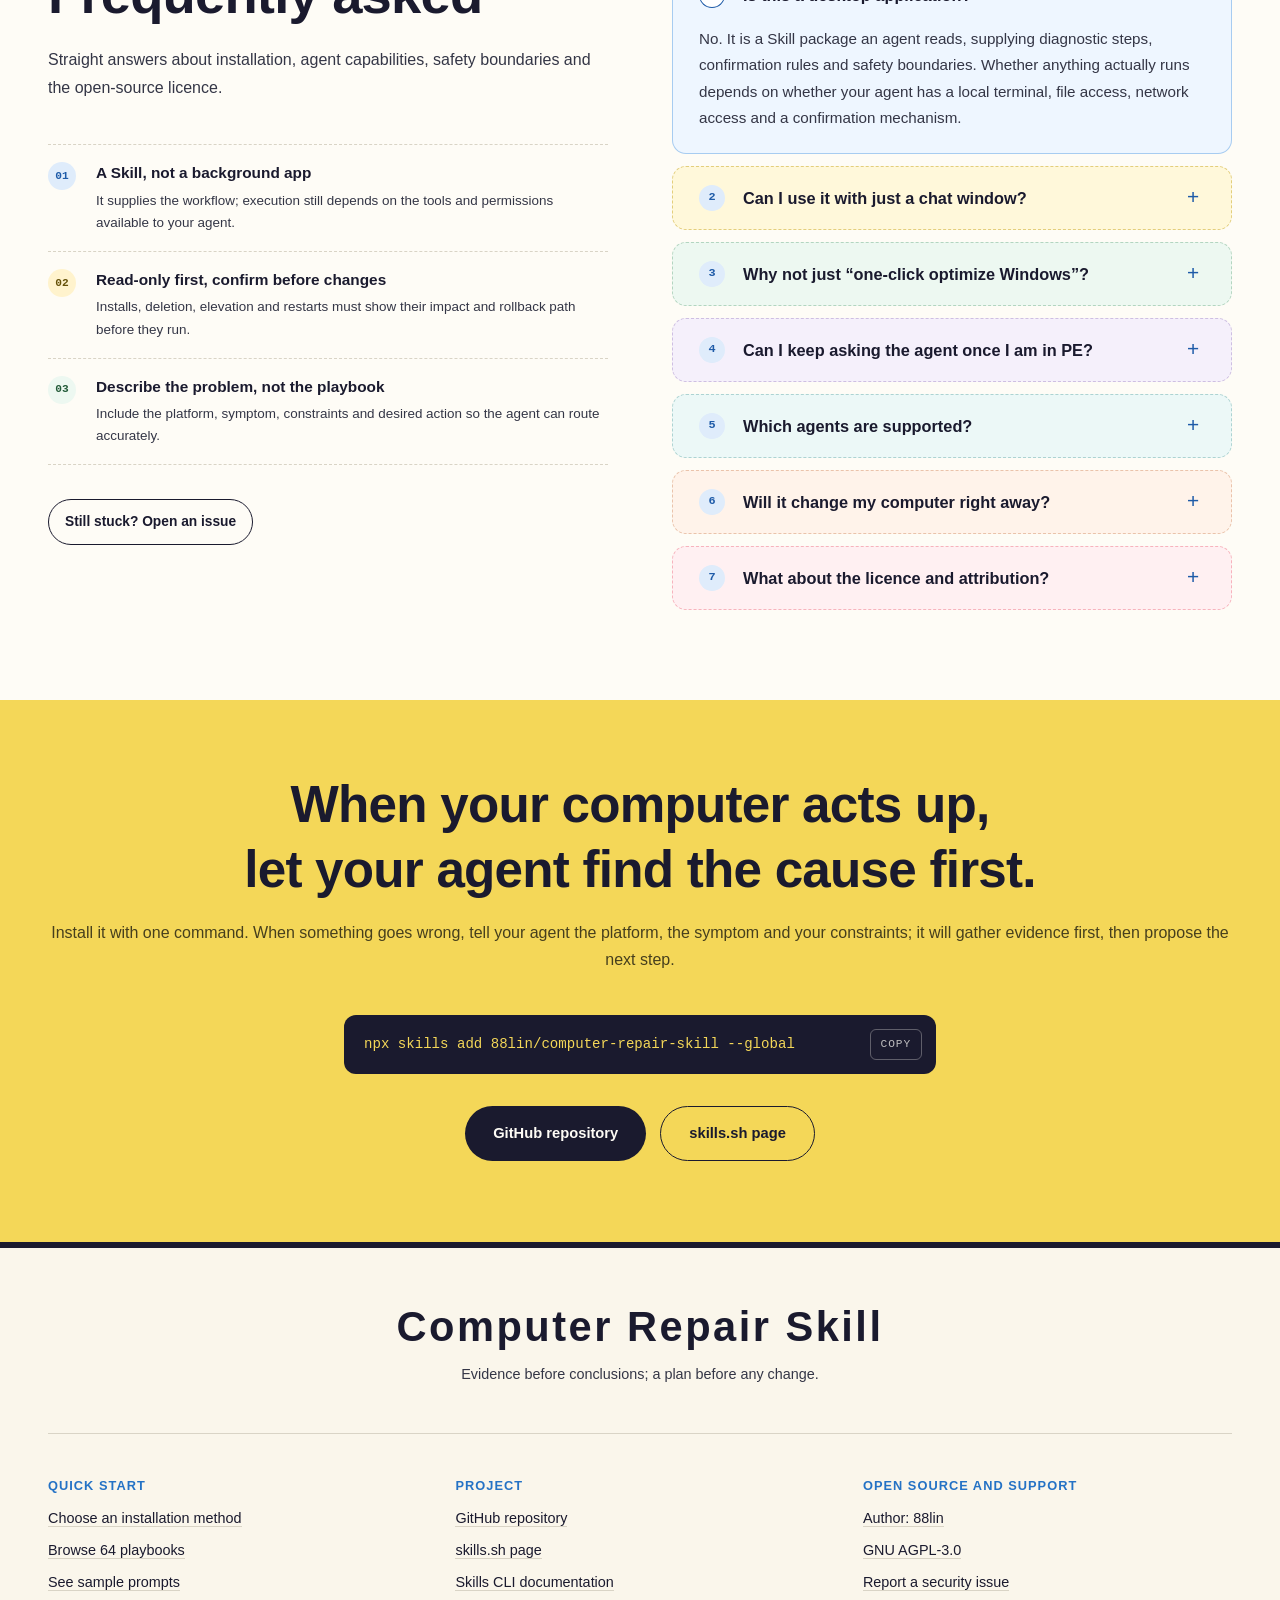
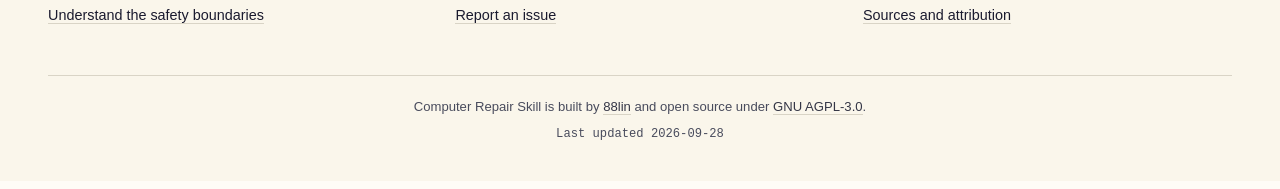
==== commit 64880581: "release: 发布 v1.3.0 同步 Skill、Agent 元数据与官网版本，归档安全审计、安装器加固、中英静态站点及自动发布变更。" ====
--- a/docs/en/index.html
+++ b/docs/en/index.html
@@ -178,7 +178,7 @@
       "applicationCategory": "DeveloperApplication",
       "applicationSubCategory": "Agent Skill",
       "operatingSystem": "Windows, macOS, Linux",
-      "softwareVersion": "1.2.0",
+      "softwareVersion": "1.3.0",
       "dateModified": "2026-09-28",
       "codeRepository": "https://github.com/88lin/computer-repair-skill",
       "programmingLanguage": [
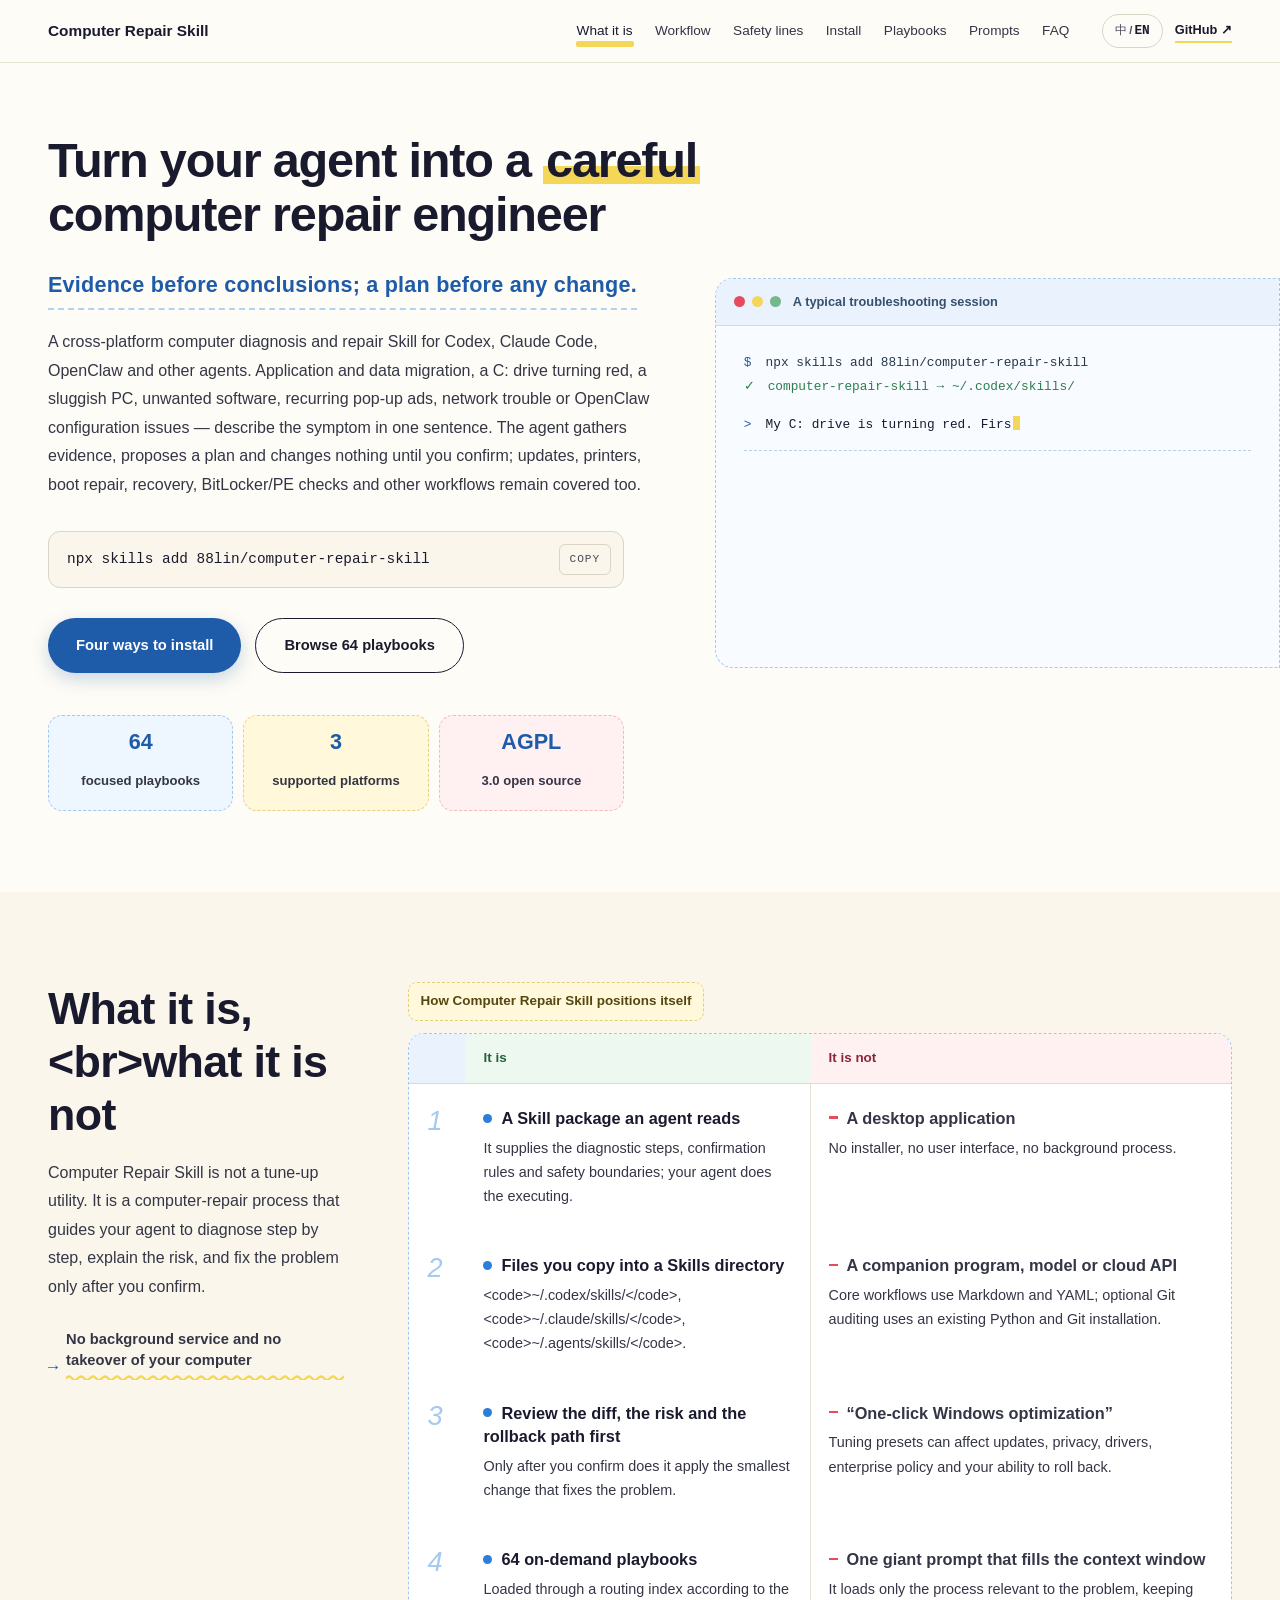
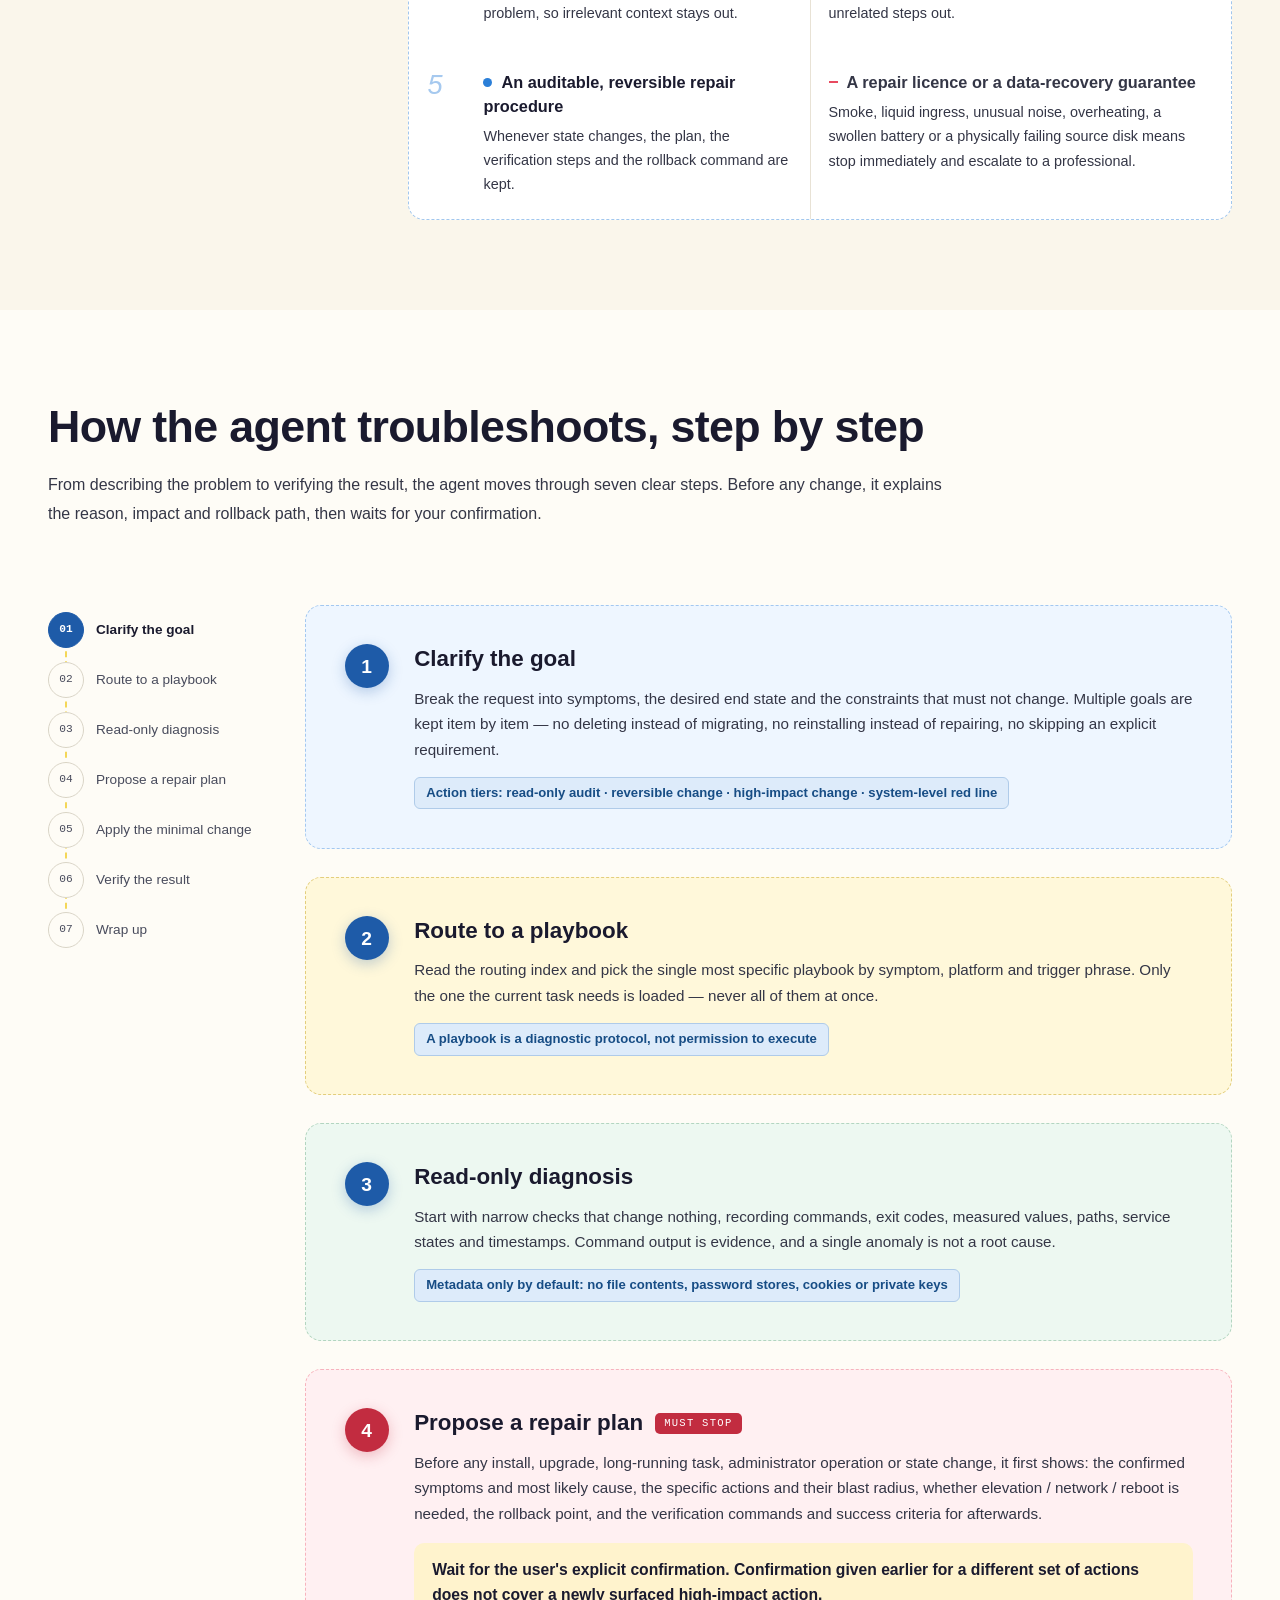
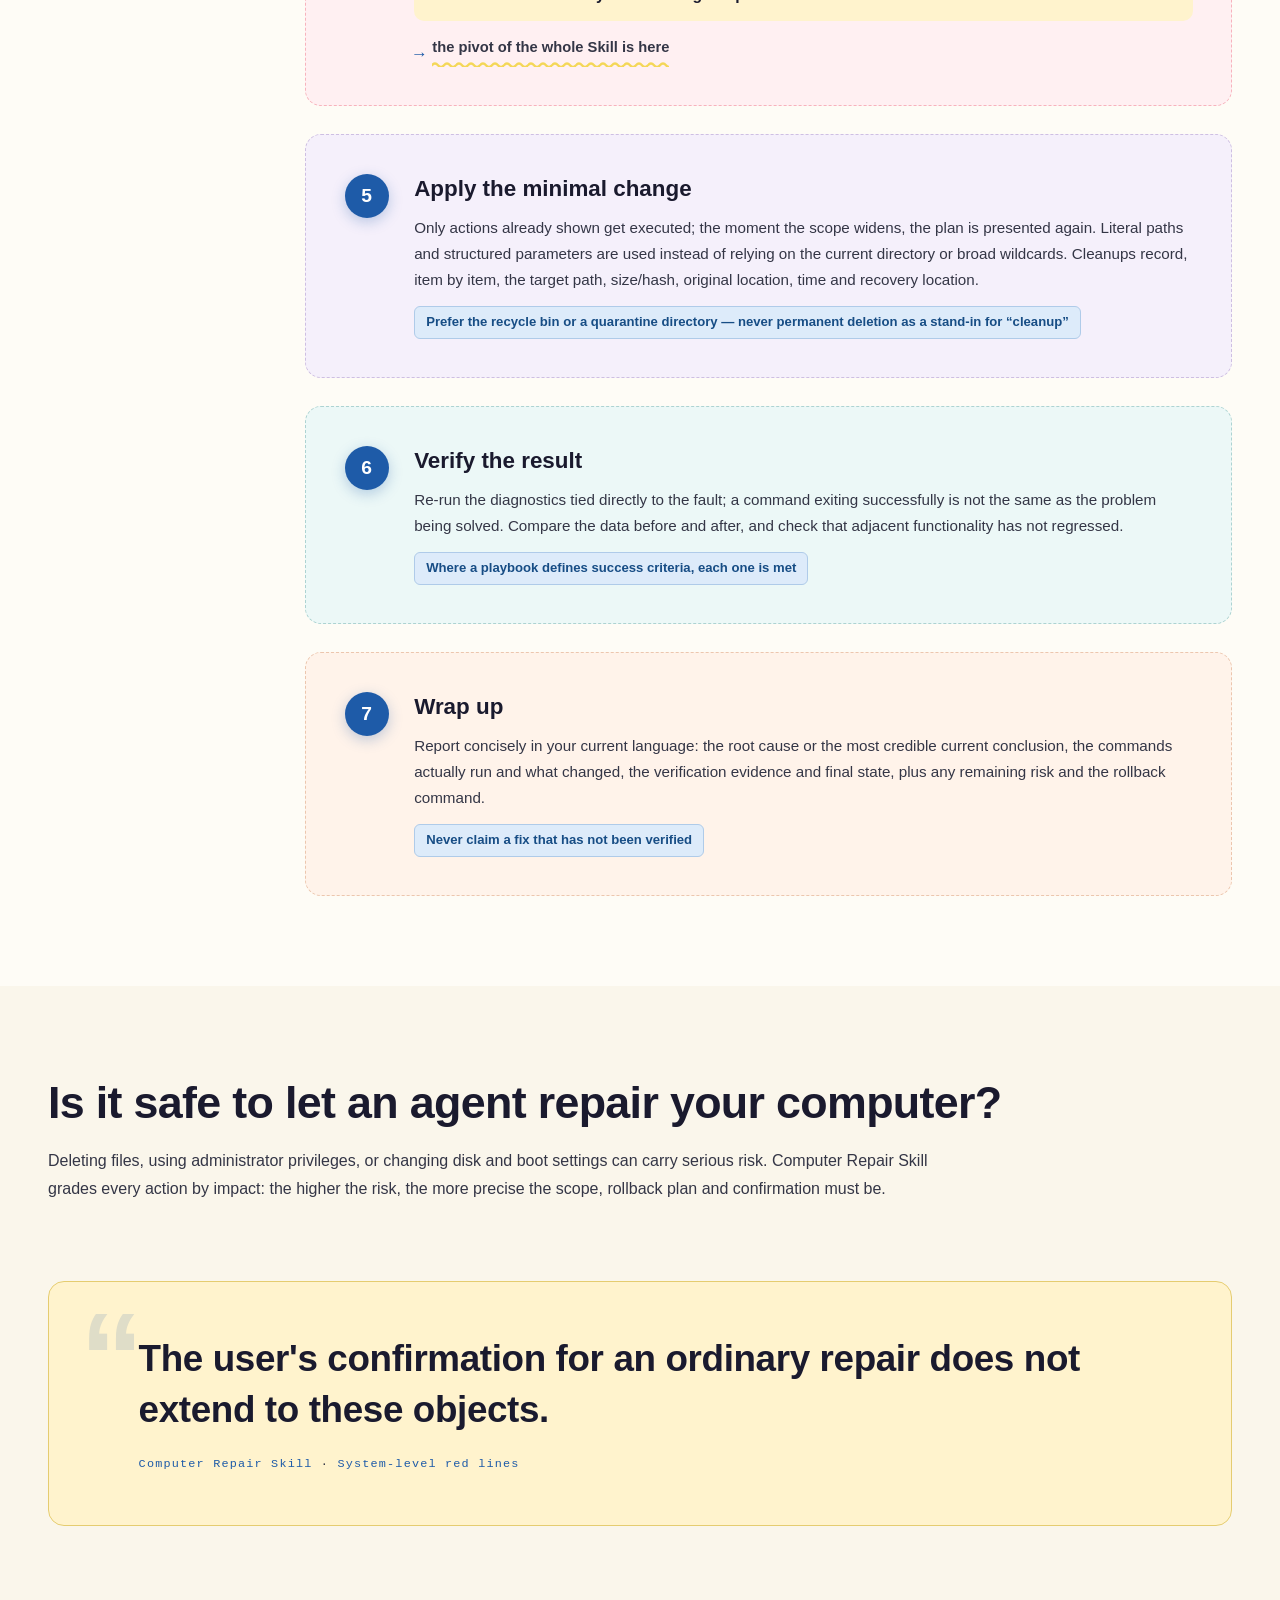
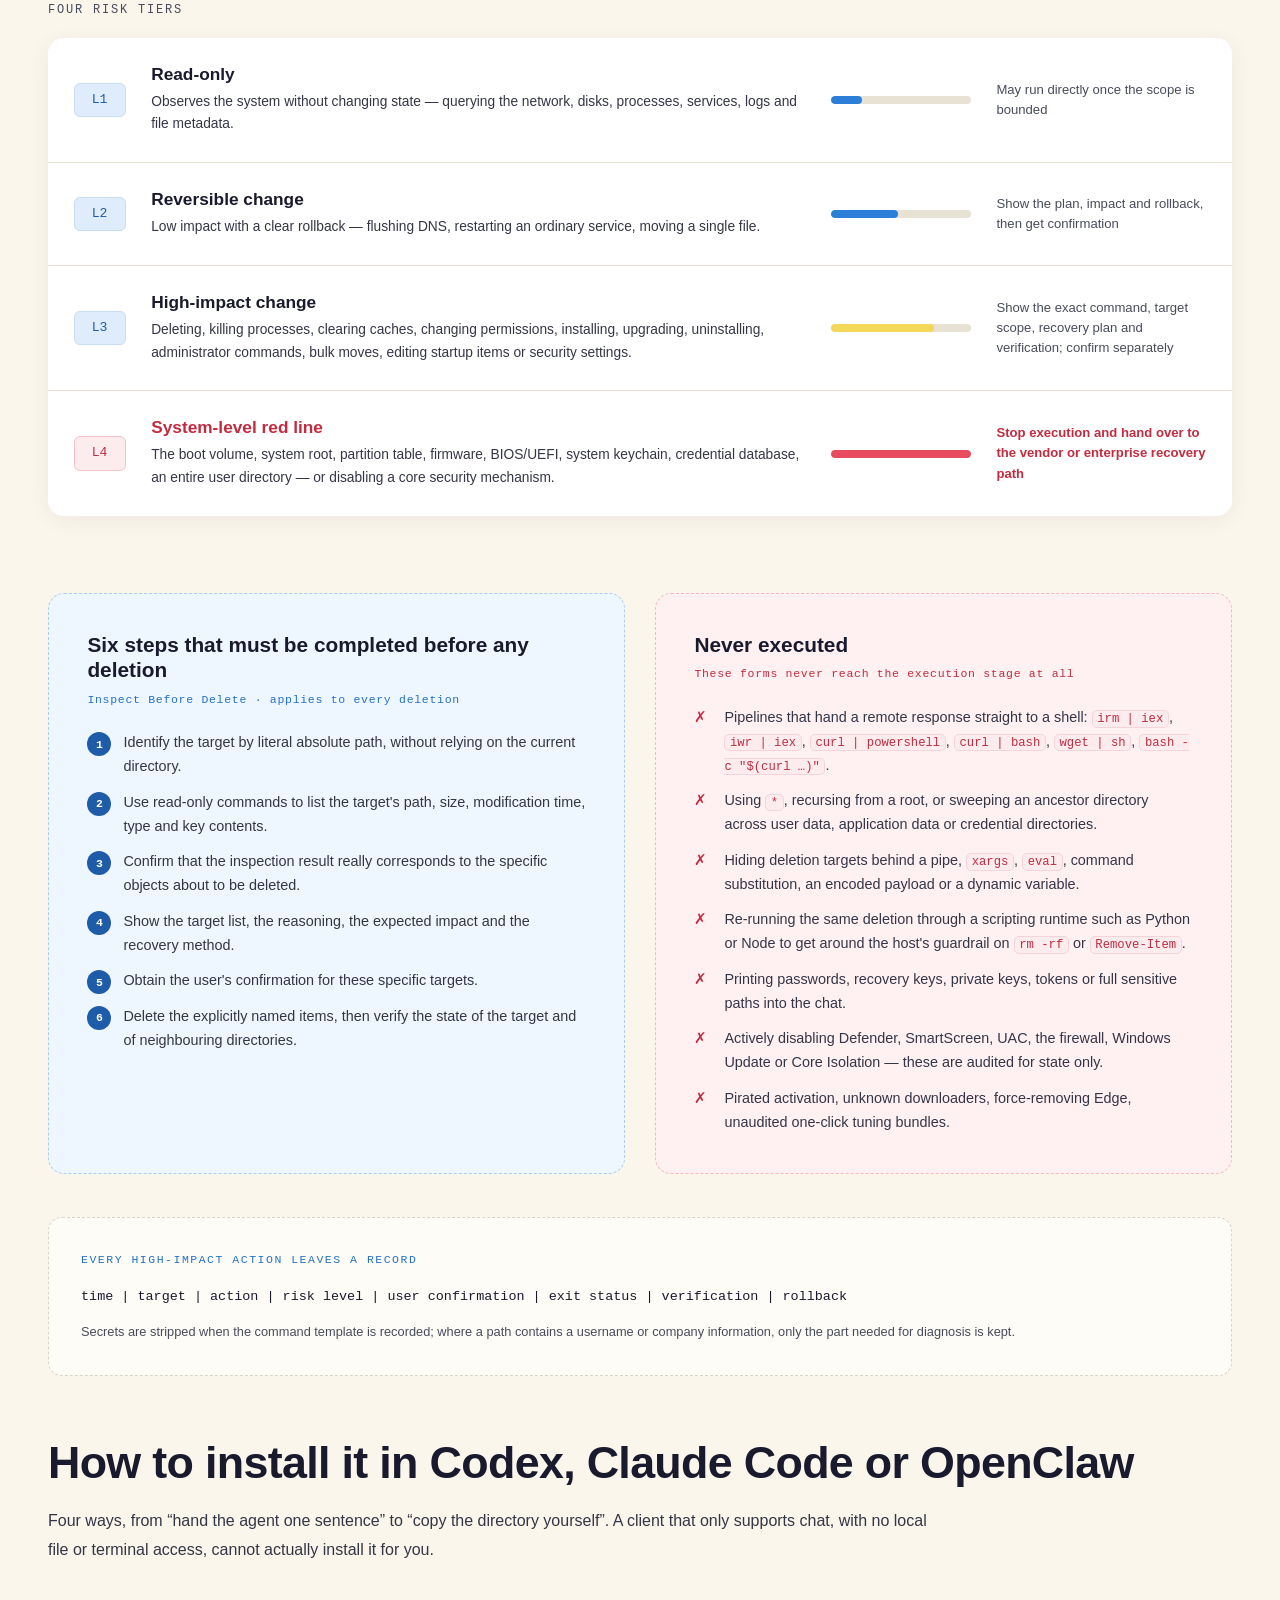
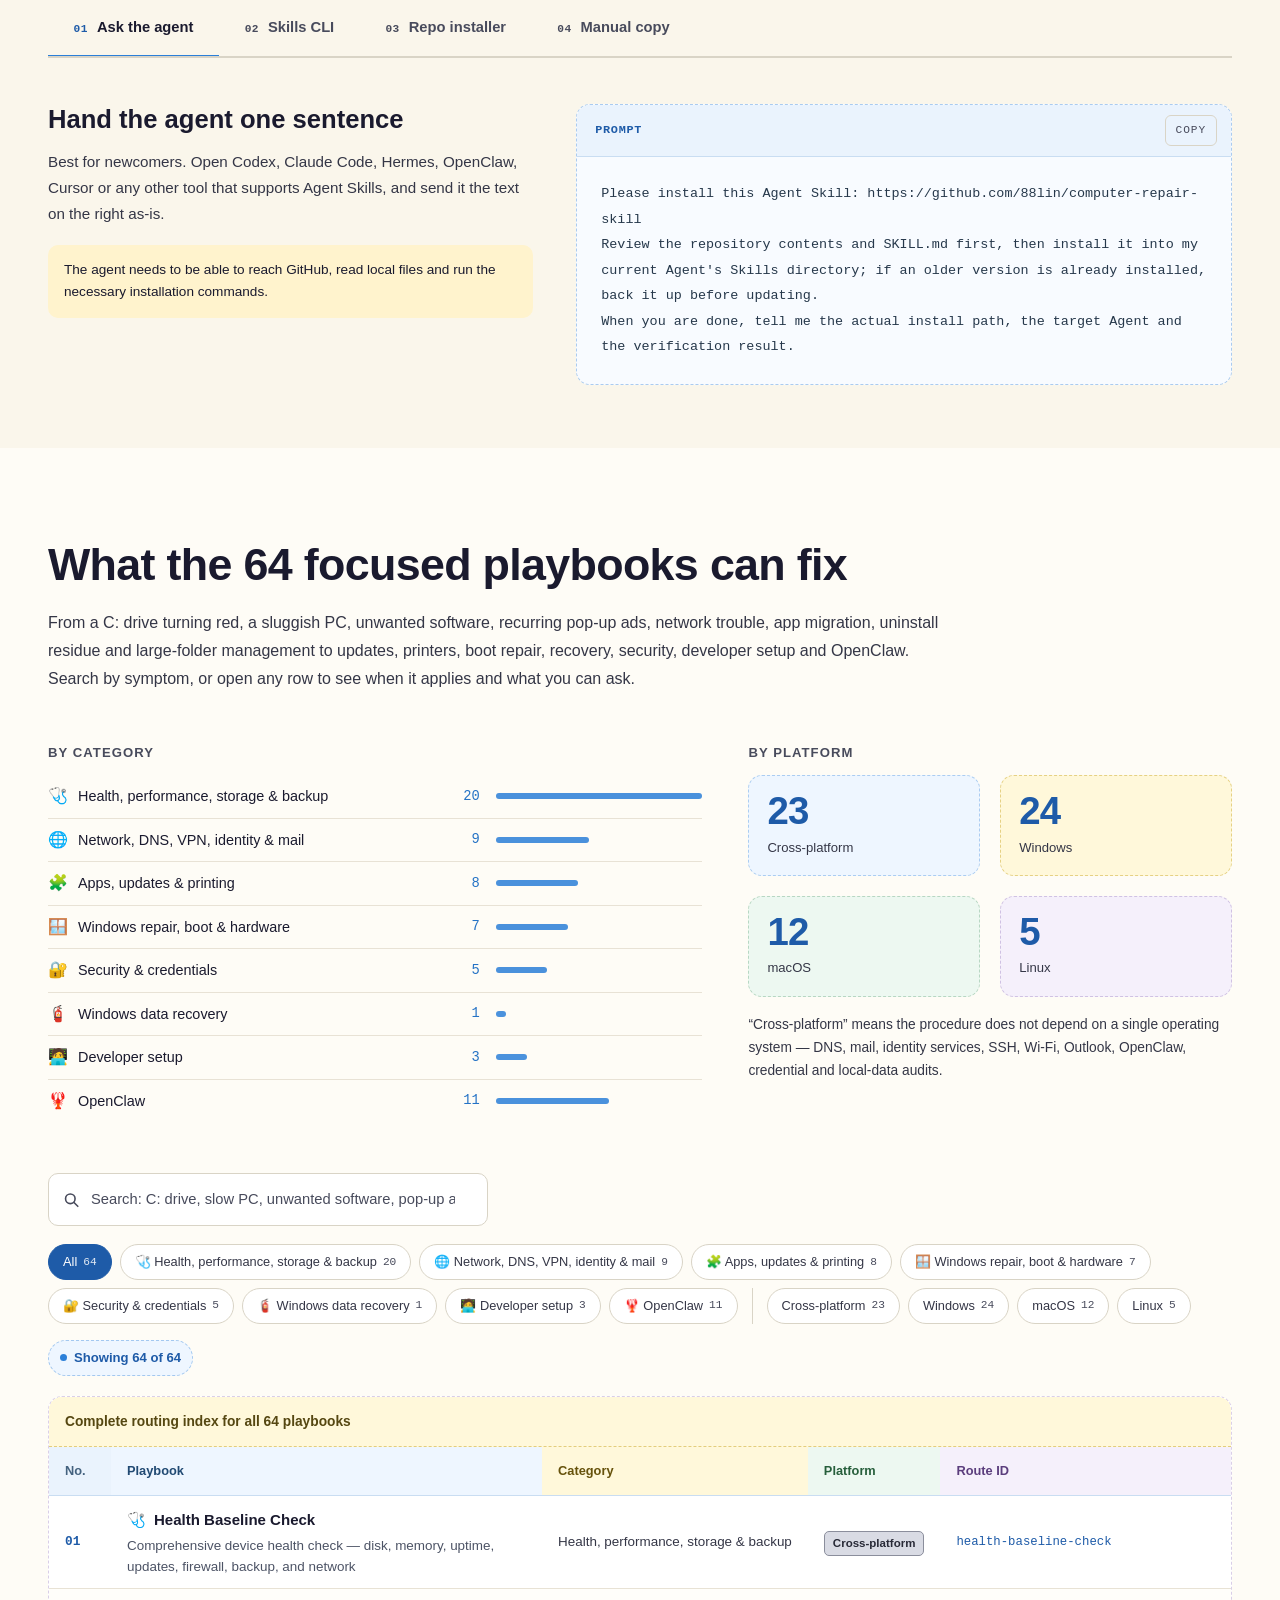
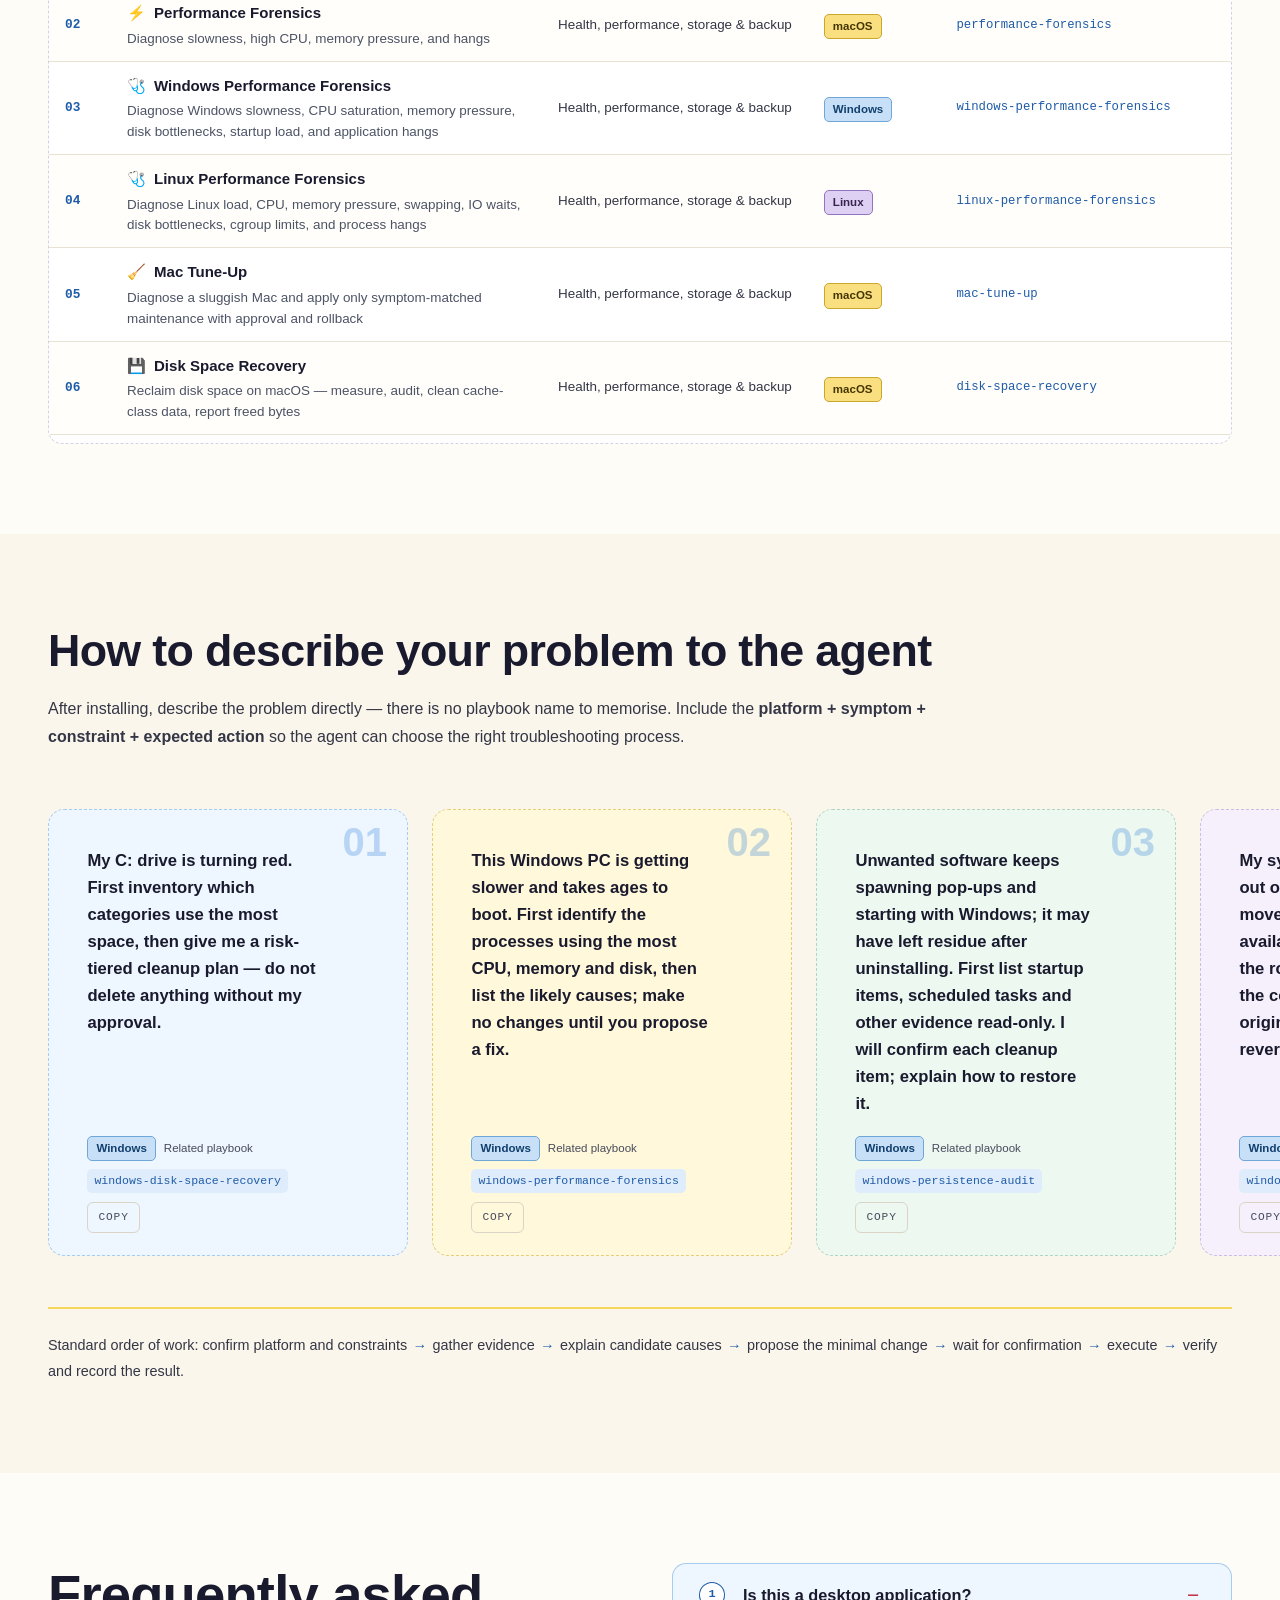
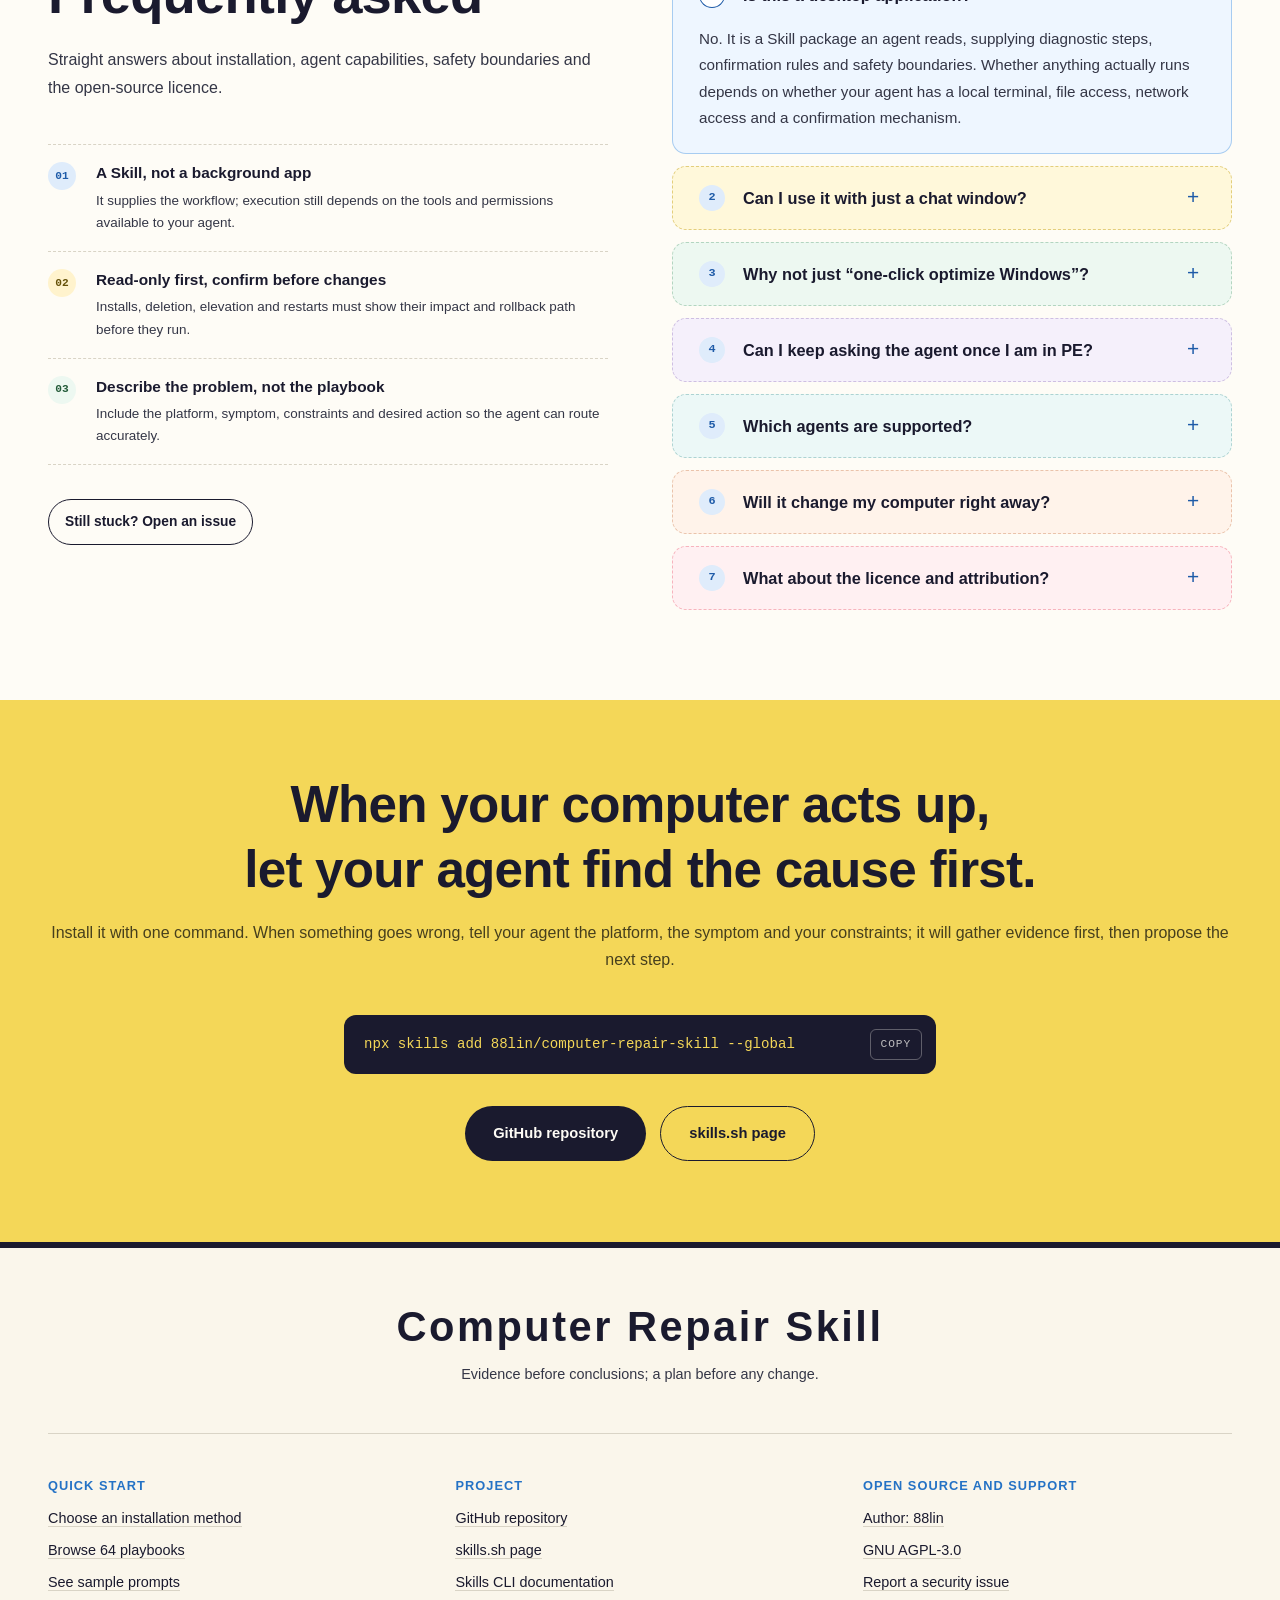
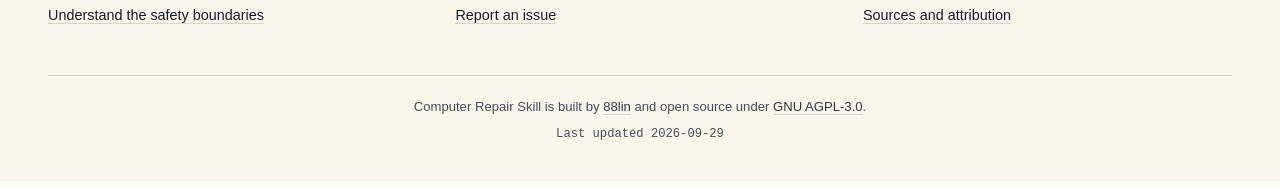
==== commit 1728abd1: "feat: 完善 Windows 存储审计与安全清理流程" ====
--- a/docs/en/index.html
+++ b/docs/en/index.html
@@ -106,7 +106,7 @@
         "@id": "https://repair.88lin.eu.org/#author"
       },
       "datePublished": "2026-07-26",
-      "dateModified": "2026-09-28",
+      "dateModified": "2026-09-29",
       "mainEntity": [
         {
           "@type": "Question",
@@ -179,7 +179,7 @@
       "applicationSubCategory": "Agent Skill",
       "operatingSystem": "Windows, macOS, Linux",
       "softwareVersion": "1.3.0",
-      "dateModified": "2026-09-28",
+      "dateModified": "2026-09-29",
       "codeRepository": "https://github.com/88lin/computer-repair-skill",
       "programmingLanguage": [
         "Markdown",
@@ -411,7 +411,7 @@
           <tr>
             <td class="vs-n" aria-hidden="true">2</td>
             <td class="vs-y"><b data-i18n="what.r2y">Files you copy into a Skills directory</b><span data-i18n="what.r2yd">&lt;code&gt;~/.codex/skills/&lt;/code&gt;, &lt;code&gt;~/.claude/skills/&lt;/code&gt;, &lt;code&gt;~/.agents/skills/&lt;/code&gt;.</span></td>
-            <td class="vs-no"><b data-i18n="what.r2n">A companion program, model or cloud API</b><span data-i18n="what.r2nd">The Skill itself is Markdown and YAML — there is nothing extra to install.</span></td>
+            <td class="vs-no"><b data-i18n="what.r2n">A companion program, model or cloud API</b><span data-i18n="what.r2nd">Core workflows use Markdown and YAML; optional Git auditing uses an existing Python and Git installation.</span></td>
           </tr>
           <tr>
             <td class="vs-n" aria-hidden="true">3</td>
@@ -787,11 +787,11 @@
 <tr class="pb-row" data-id="mac-tune-up"><td class="pb-i">05</td><td class="pb-t"><span class="pb-t-e" aria-hidden="true">🧹</span><button type="button" class="pb-open">Mac Tune-Up</button><span class="pb-t-d">Diagnose a sluggish Mac and apply only symptom-matched maintenance with approval and rollback</span></td><td class="pb-c">Health, performance, storage &amp; backup</td><td class="pb-p"><span class="tagp tagp-mac">macOS</span></td><td class="pb-r">mac-tune-up</td></tr>
 <tr class="pb-row" data-id="disk-space-recovery"><td class="pb-i">06</td><td class="pb-t"><span class="pb-t-e" aria-hidden="true">💾</span><button type="button" class="pb-open">Disk Space Recovery</button><span class="pb-t-d">Reclaim disk space on macOS — measure, audit, clean cache-class data, report freed bytes</span></td><td class="pb-c">Health, performance, storage &amp; backup</td><td class="pb-p"><span class="tagp tagp-mac">macOS</span></td><td class="pb-r">disk-space-recovery</td></tr>
 <tr class="pb-row" data-id="windows-disk-space-recovery"><td class="pb-i">07</td><td class="pb-t"><span class="pb-t-e" aria-hidden="true">🩺</span><button type="button" class="pb-open">Windows Disk Space Recovery</button><span class="pb-t-d">Reclaim Windows disk space by measuring volumes, preserving user data, and verifying freed space</span></td><td class="pb-c">Health, performance, storage &amp; backup</td><td class="pb-p"><span class="tagp tagp-win">Windows</span></td><td class="pb-r">windows-disk-space-recovery</td></tr>
-<tr class="pb-row" data-id="windows-storage-inventory"><td class="pb-i">08</td><td class="pb-t"><span class="pb-t-e" aria-hidden="true">🩺</span><button type="button" class="pb-open">Windows Storage Inventory</button><span class="pb-t-d">Build a privacy-preserving Windows storage inventory that explains large paths before any cleanup</span></td><td class="pb-c">Health, performance, storage &amp; backup</td><td class="pb-p"><span class="tagp tagp-win">Windows</span></td><td class="pb-r">windows-storage-inventory</td></tr>
+<tr class="pb-row" data-id="windows-storage-inventory"><td class="pb-i">08</td><td class="pb-t"><span class="pb-t-e" aria-hidden="true">🩺</span><button type="button" class="pb-open">Windows Storage Inventory</button><span class="pb-t-d">Drill into large paths, disclose scan coverage, and identify Git or model data before cleanup</span></td><td class="pb-c">Health, performance, storage &amp; backup</td><td class="pb-p"><span class="tagp tagp-win">Windows</span></td><td class="pb-r">windows-storage-inventory</td></tr>
 <tr class="pb-row" data-id="windows-large-folder-management"><td class="pb-i">09</td><td class="pb-t"><span class="pb-t-e" aria-hidden="true">🩺</span><button type="button" class="pb-open">Windows Large Folder Management</button><span class="pb-t-d">Discover, lazily size, and safely offload selected Windows system or application folders</span></td><td class="pb-c">Health, performance, storage &amp; backup</td><td class="pb-p"><span class="tagp tagp-win">Windows</span></td><td class="pb-r">windows-large-folder-management</td></tr>
 <tr class="pb-row" data-id="windows-application-migration"><td class="pb-i">10</td><td class="pb-t"><span class="pb-t-e" aria-hidden="true">🩺</span><button type="button" class="pb-open">Windows Application Migration</button><span class="pb-t-d">Migrate an application or selected data folder to local NTFS storage with junction rollback</span></td><td class="pb-c">Health, performance, storage &amp; backup</td><td class="pb-p"><span class="tagp tagp-win">Windows</span></td><td class="pb-r">windows-application-migration</td></tr>
 <tr class="pb-row" data-id="windows-migration-history-recovery"><td class="pb-i">11</td><td class="pb-t"><span class="pb-t-e" aria-hidden="true">🩺</span><button type="button" class="pb-open">Windows Migration History and Recovery</button><span class="pb-t-d">Audit Windows migration Junctions, detect ghost records, and restore data safely</span></td><td class="pb-c">Health, performance, storage &amp; backup</td><td class="pb-p"><span class="tagp tagp-win">Windows</span></td><td class="pb-r">windows-migration-history-recovery</td></tr>
-<tr class="pb-row" data-id="windows-application-cleanup"><td class="pb-i">12</td><td class="pb-t"><span class="pb-t-e" aria-hidden="true">🩺</span><button type="button" class="pb-open">Windows Application Cleanup</button><span class="pb-t-d">Audit and clean regenerable Windows app caches or duplicates while preserving profiles, chat data, and credentials</span></td><td class="pb-c">Health, performance, storage &amp; backup</td><td class="pb-p"><span class="tagp tagp-win">Windows</span></td><td class="pb-r">windows-application-cleanup</td></tr>
+<tr class="pb-row" data-id="windows-application-cleanup"><td class="pb-i">12</td><td class="pb-t"><span class="pb-t-e" aria-hidden="true">🩺</span><button type="button" class="pb-open">Windows Application Cleanup</button><span class="pb-t-d">Audit app caches, duplicates and rebuildable artifacts while preserving profiles, Git state, chat data and credentials</span></td><td class="pb-c">Health, performance, storage &amp; backup</td><td class="pb-p"><span class="tagp tagp-win">Windows</span></td><td class="pb-r">windows-application-cleanup</td></tr>
 <tr class="pb-row" data-id="macos-application-cleanup"><td class="pb-i">13</td><td class="pb-t"><span class="pb-t-e" aria-hidden="true">🩺</span><button type="button" class="pb-open">macOS Application Cleanup</button><span class="pb-t-d">Audit and clean regenerable macOS app caches or duplicates while preserving containers, chat data, and keychains</span></td><td class="pb-c">Health, performance, storage &amp; backup</td><td class="pb-p"><span class="tagp tagp-mac">macOS</span></td><td class="pb-r">macos-application-cleanup</td></tr>
 <tr class="pb-row" data-id="linux-application-cleanup"><td class="pb-i">14</td><td class="pb-t"><span class="pb-t-e" aria-hidden="true">🩺</span><button type="button" class="pb-open">Linux Application Cleanup</button><span class="pb-t-d">Audit and clean regenerable Linux app caches or duplicates across XDG, Flatpak, and Snap data roots</span></td><td class="pb-c">Health, performance, storage &amp; backup</td><td class="pb-p"><span class="tagp tagp-lin">Linux</span></td><td class="pb-r">linux-application-cleanup</td></tr>
 <tr class="pb-row" data-id="windows-application-lifecycle-audit"><td class="pb-i">15</td><td class="pb-t"><span class="pb-t-e" aria-hidden="true">🩺</span><button type="button" class="pb-open">Windows Application Lifecycle Audit</button><span class="pb-t-d">Audit Windows app install/uninstall candidates by exact package ID, publisher, source, and reversible verification</span></td><td class="pb-c">Health, performance, storage &amp; backup</td><td class="pb-p"><span class="tagp tagp-win">Windows</span></td><td class="pb-r">windows-application-lifecycle-audit</td></tr>
@@ -1029,7 +1029,7 @@
 
     <p class="foot-legal">
       <span data-i18n-html="foot.legal">Computer Repair Skill is built by <a href="https://github.com/88lin" target="_blank" rel="noopener">88lin</a> and open source under <a href="https://www.gnu.org/licenses/agpl-3.0.html" target="_blank" rel="noopener">GNU AGPL-3.0</a>.</span>
-      <span class="foot-updated"><span data-i18n="foot.updated">Last updated</span> <!-- site-updated:start --><time datetime="2026-09-28">2026-09-28</time><!-- site-updated:end --></span>
+      <span class="foot-updated"><span data-i18n="foot.updated">Last updated</span> <!-- site-updated:start --><time datetime="2026-09-29">2026-09-29</time><!-- site-updated:end --></span>
     </p>
   </div>
 </footer>
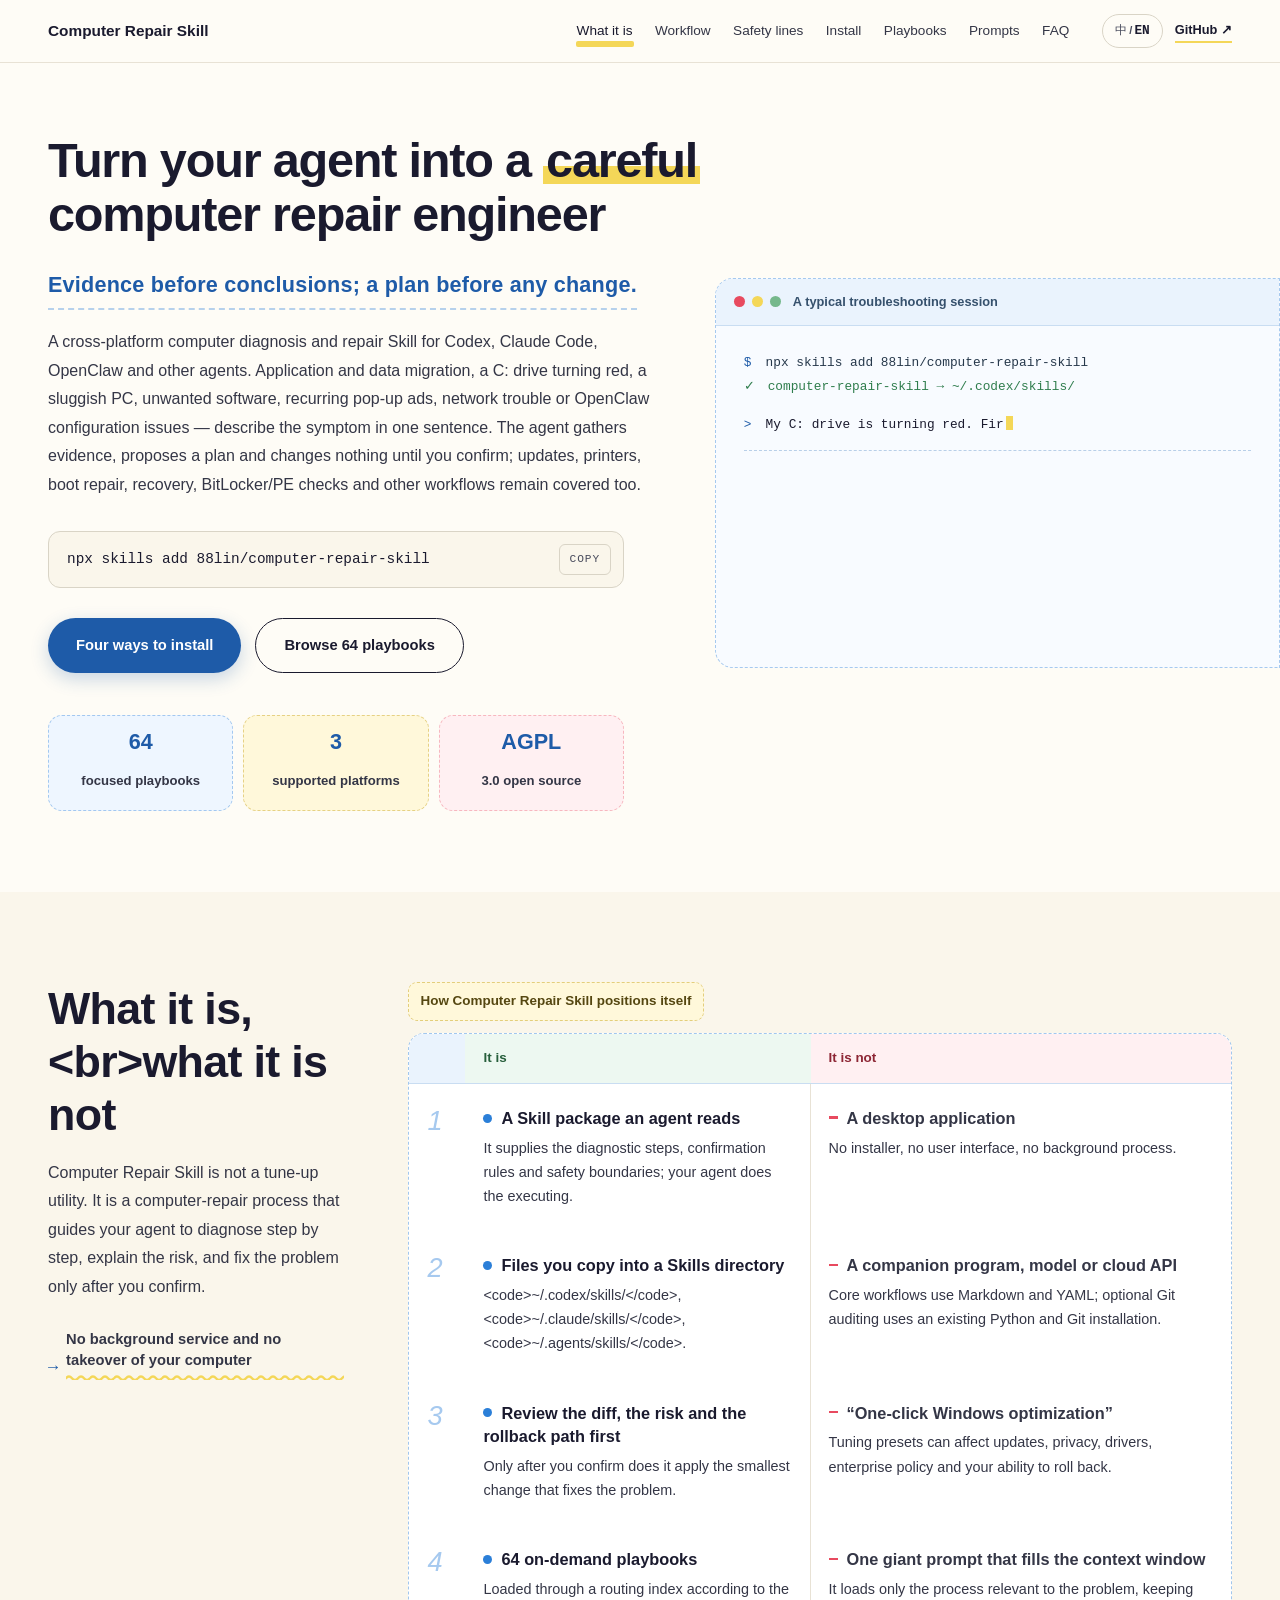
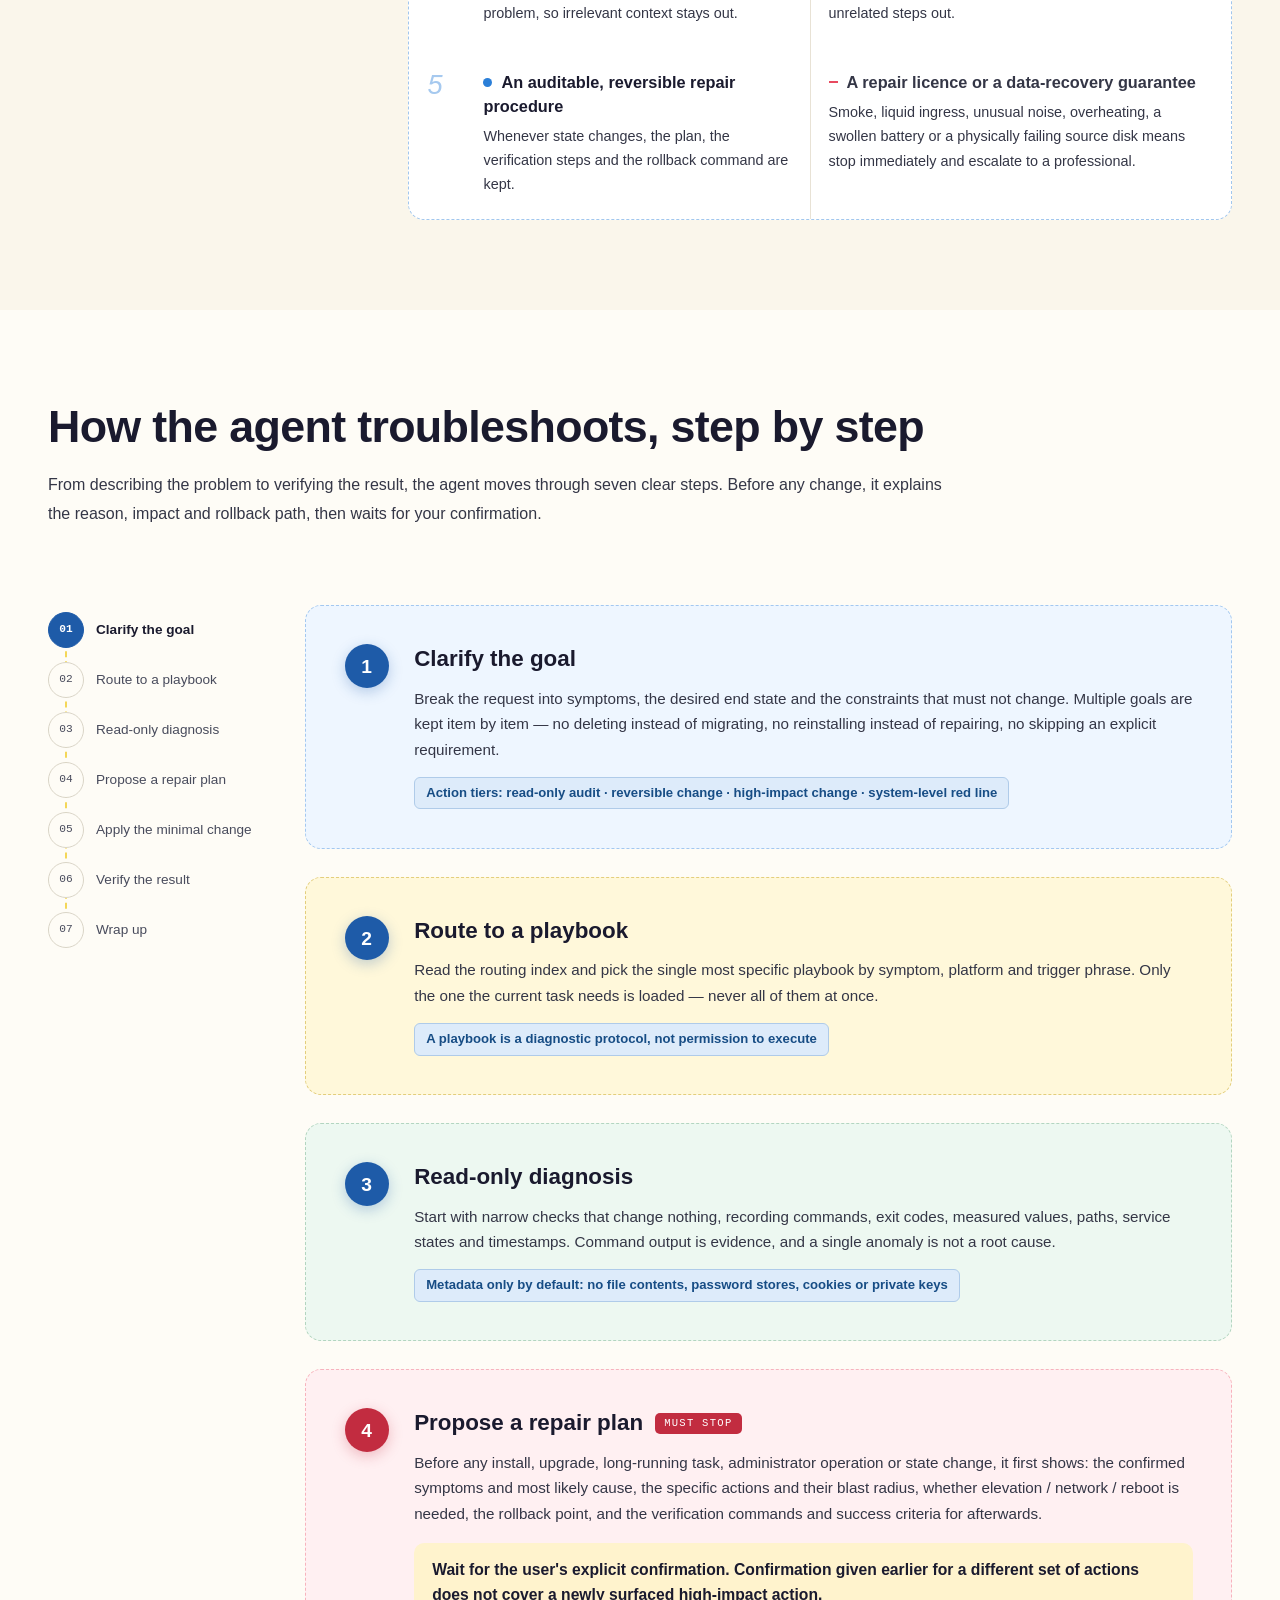
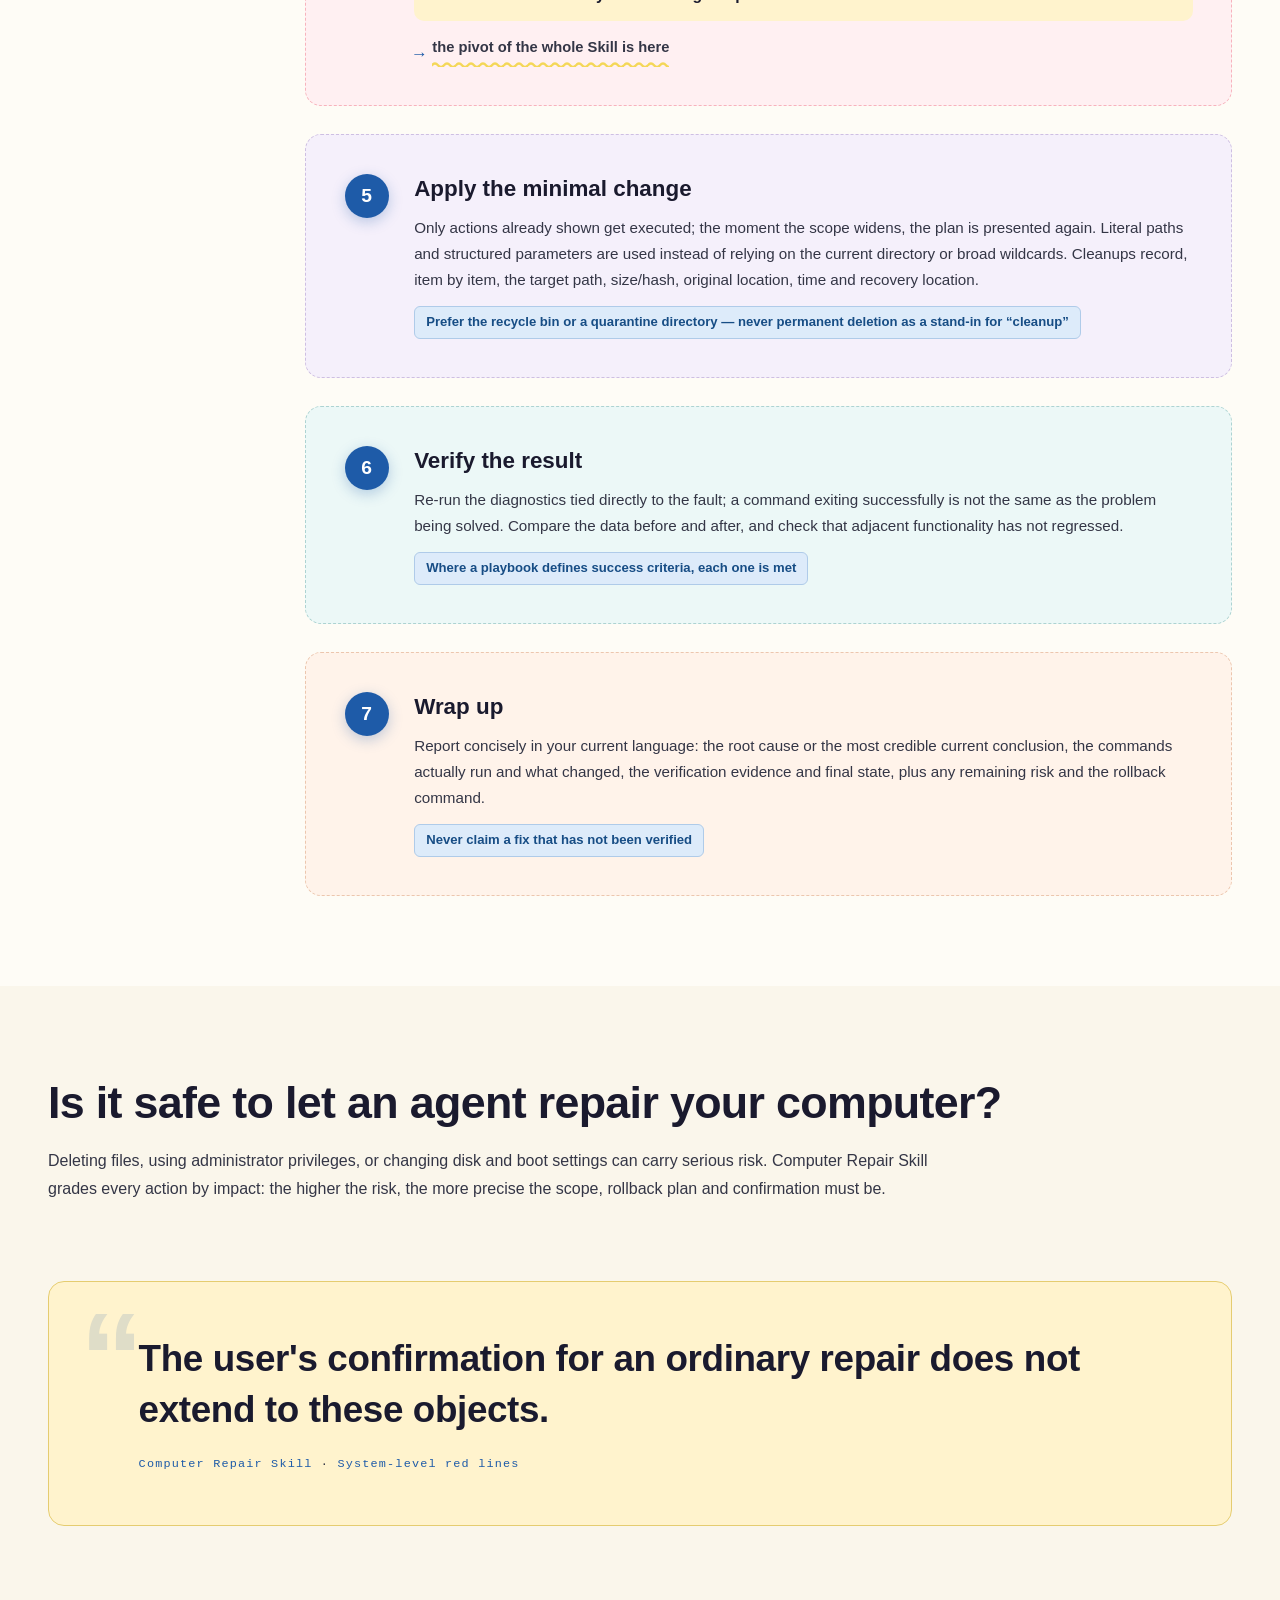
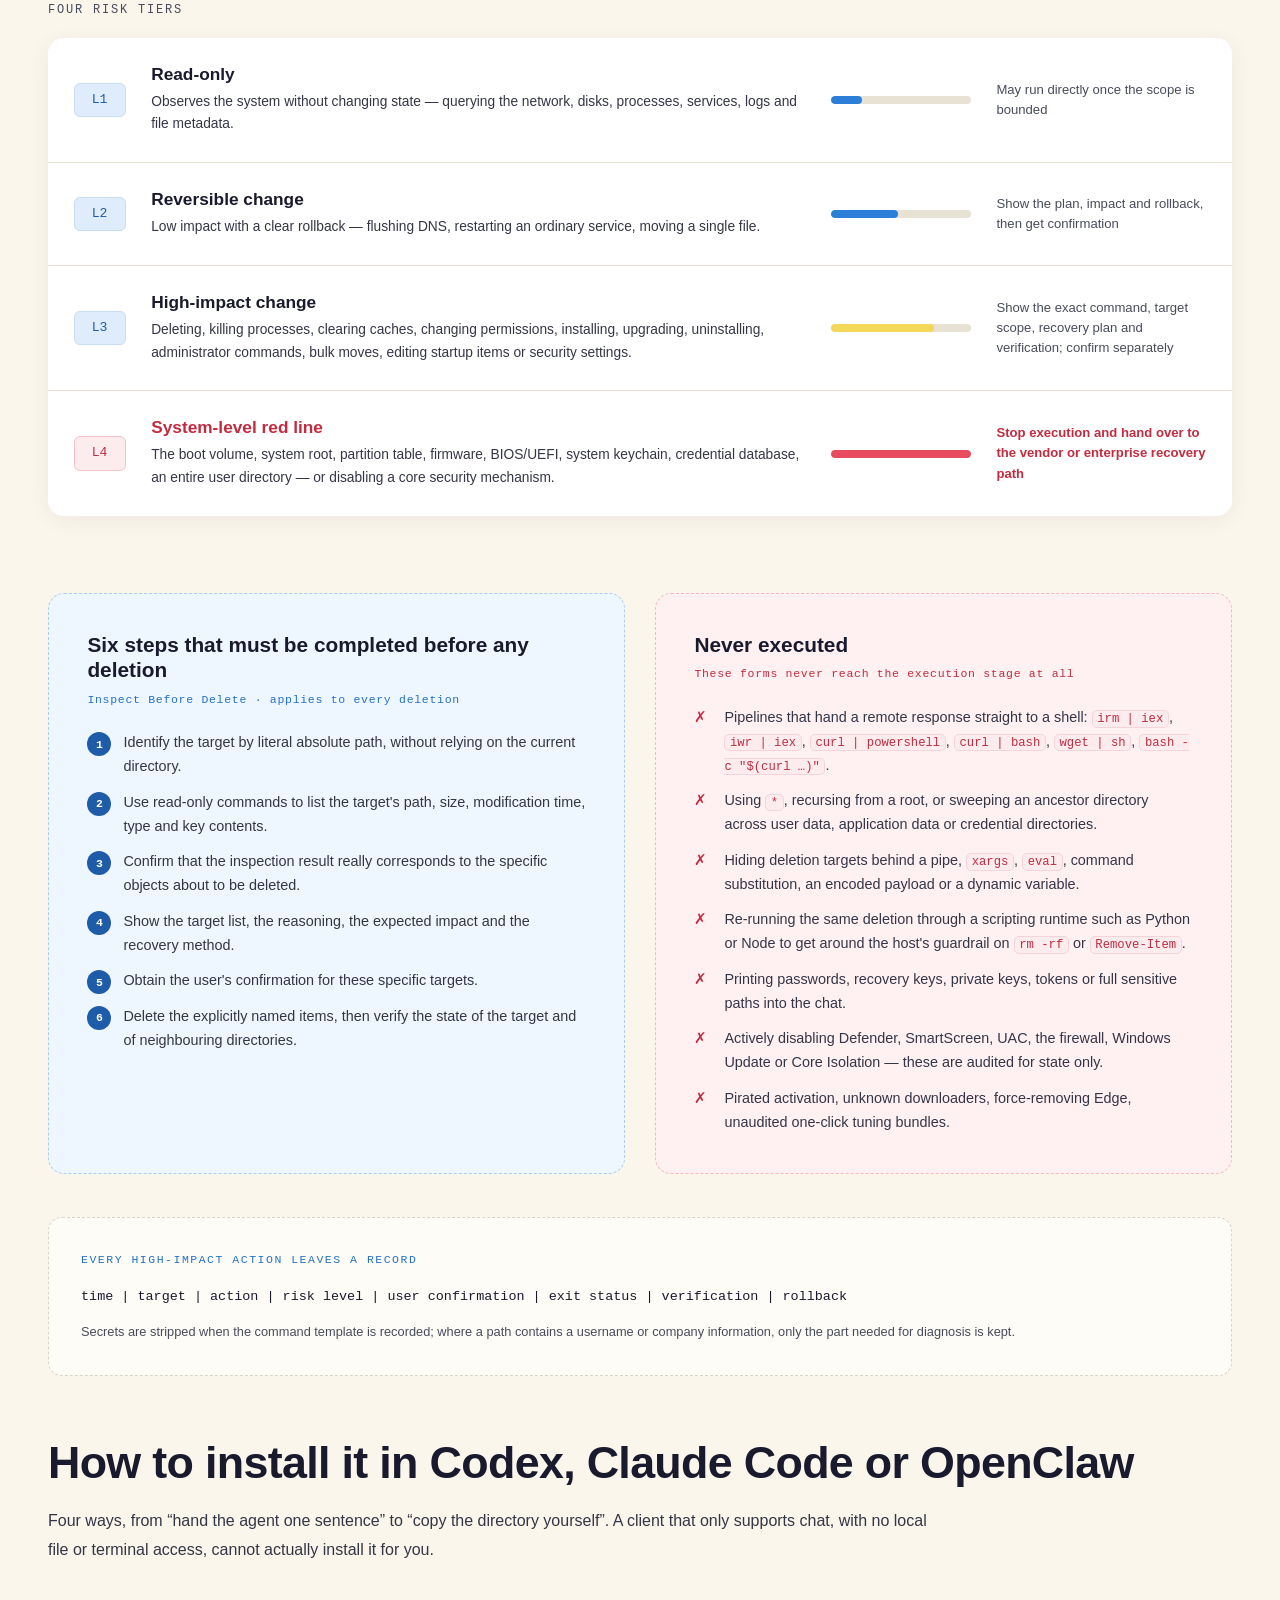
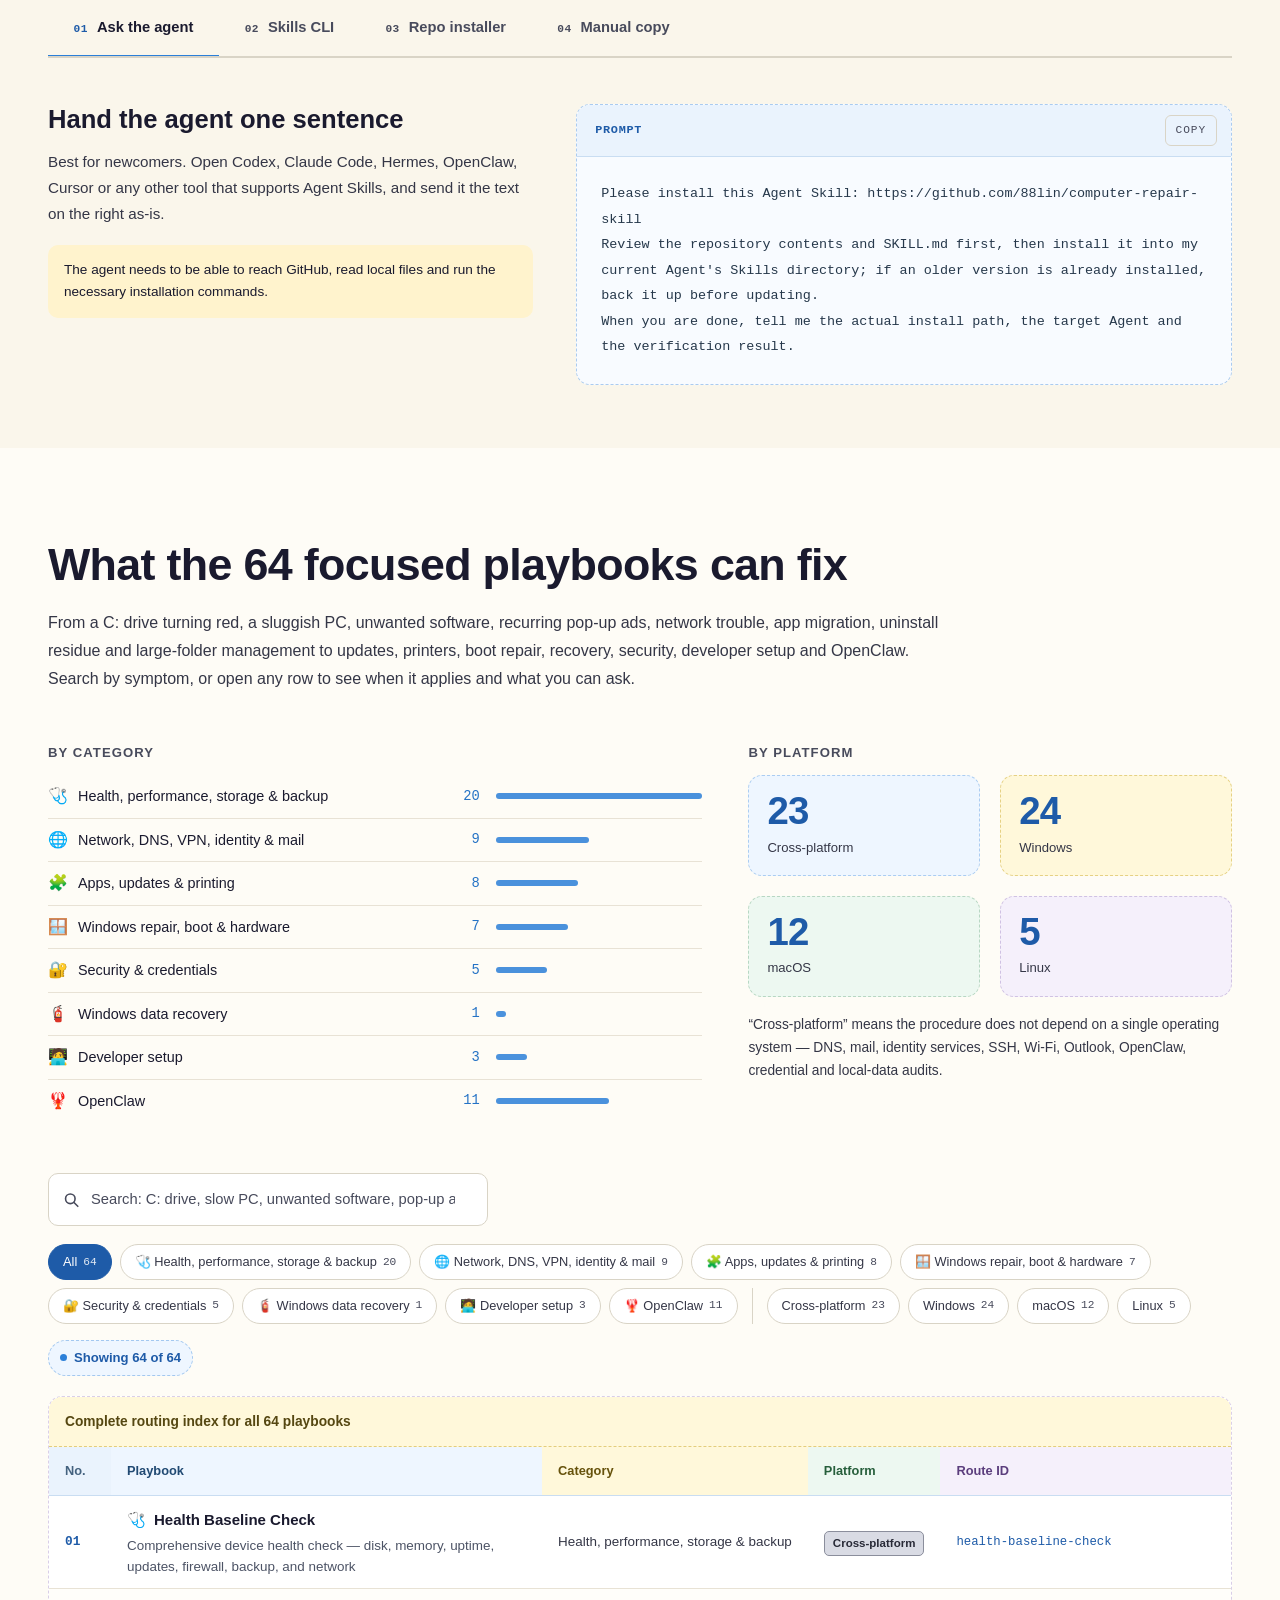
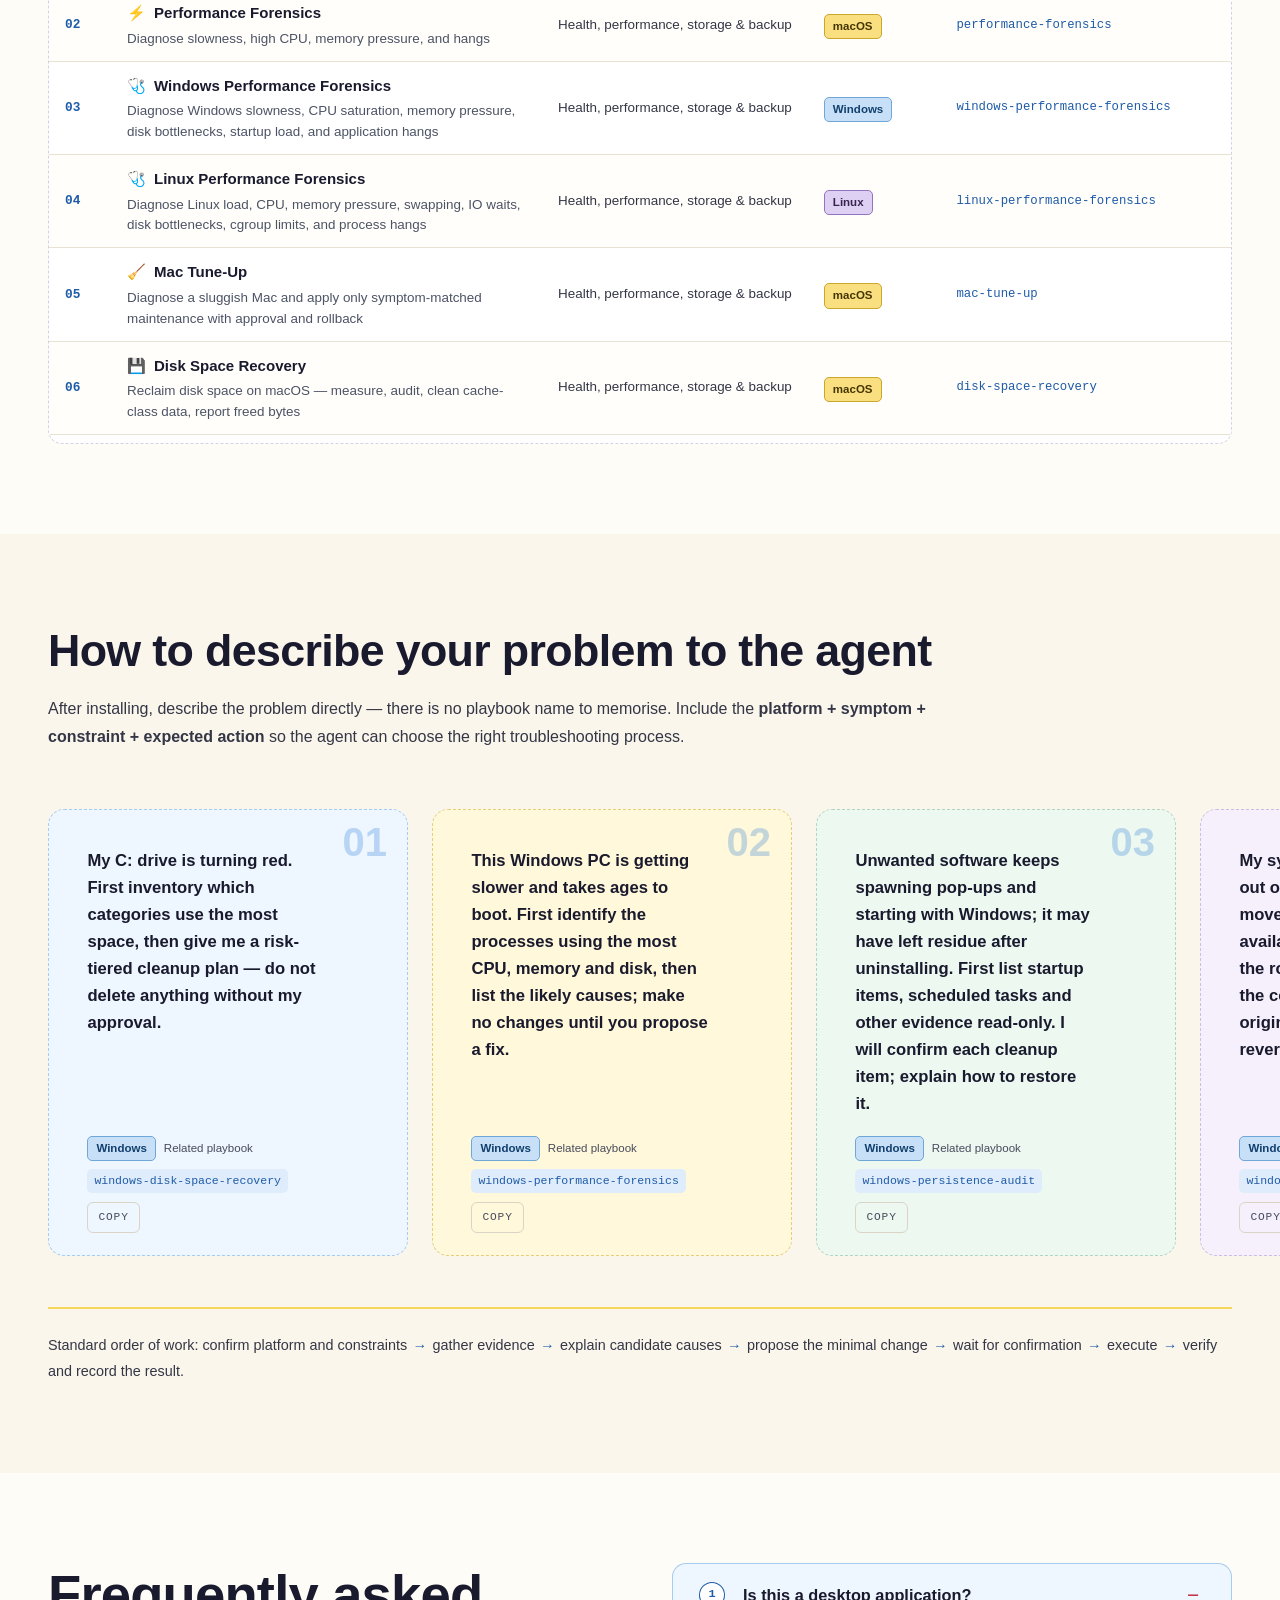
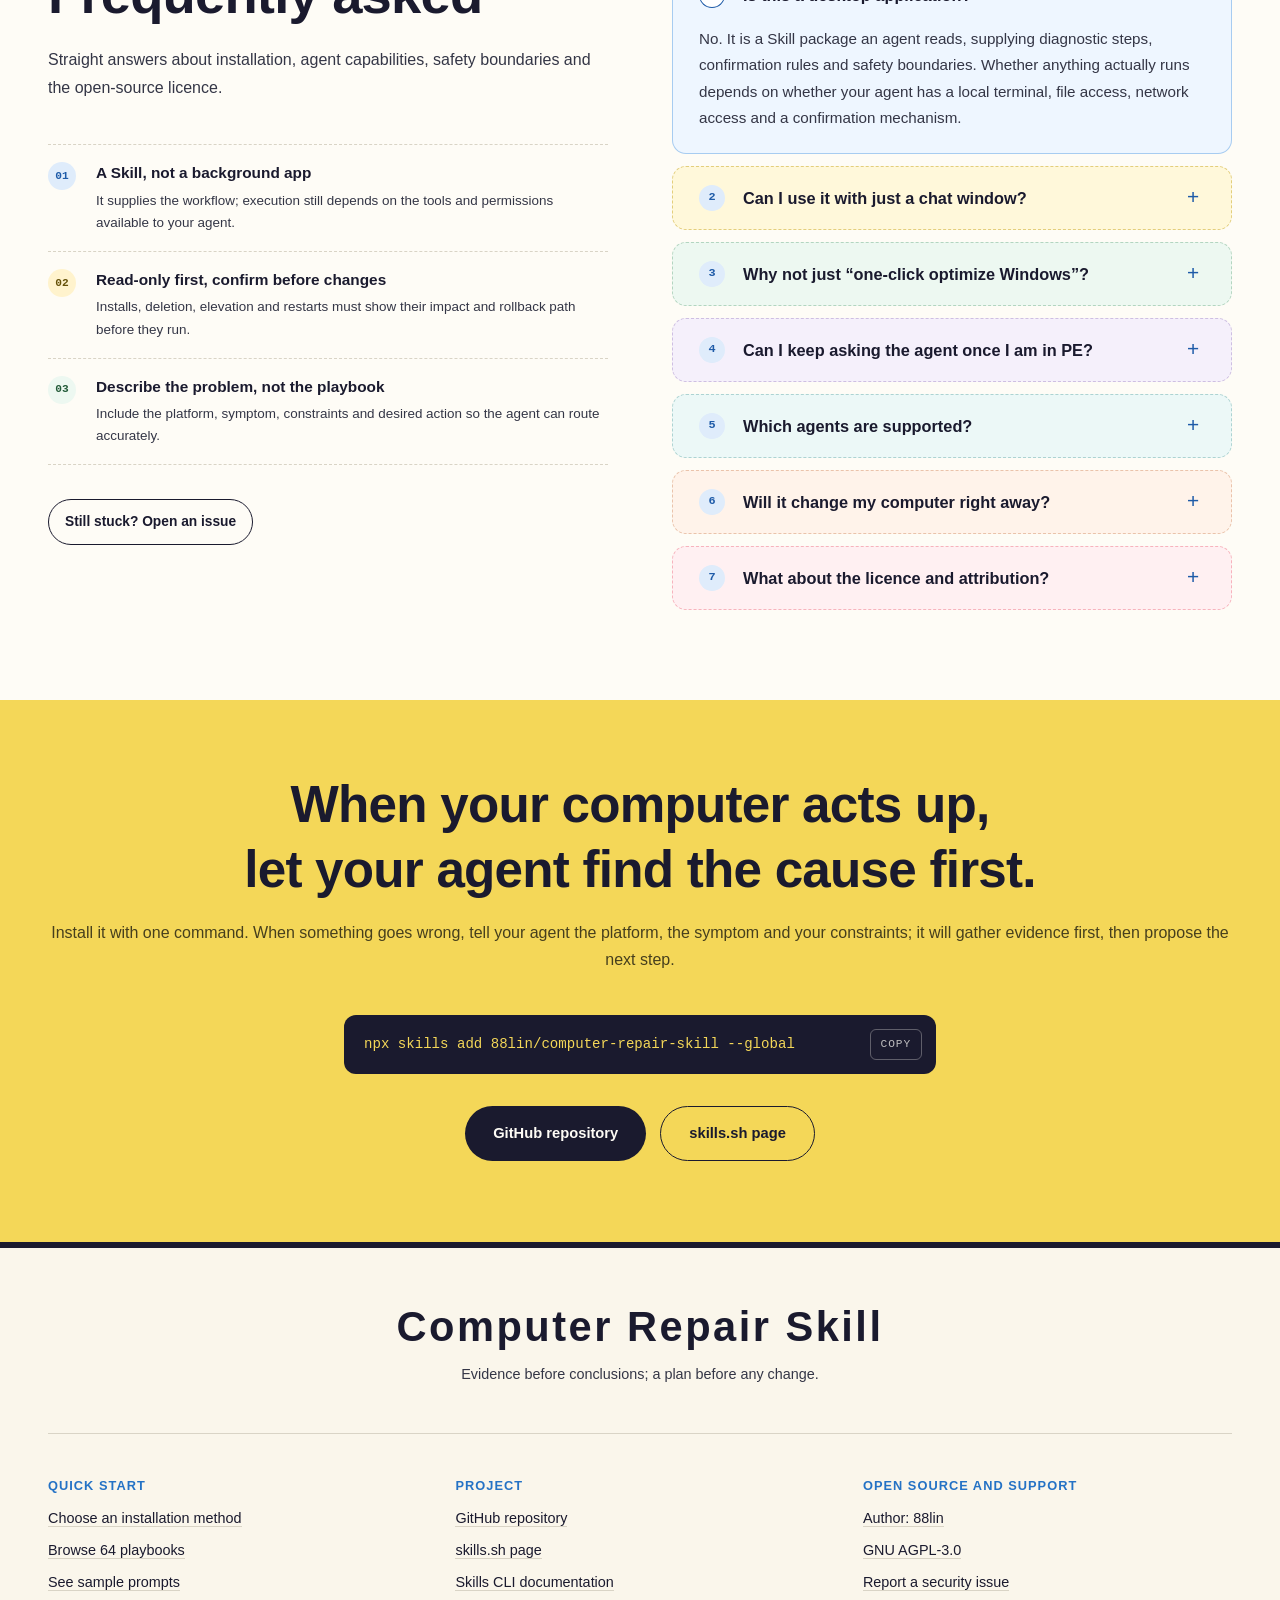
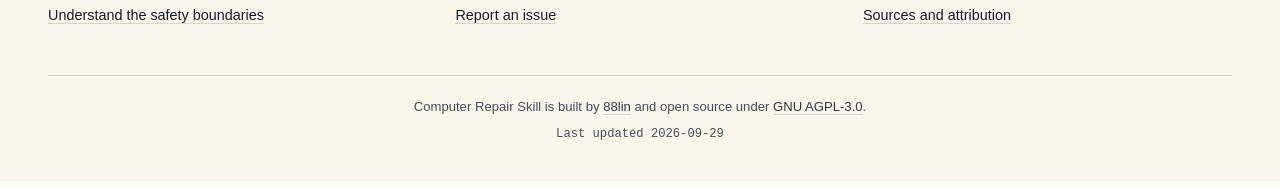
==== commit 83fb6c7c: "fix(seo): 精简英文页面标题并补充安全响应头 同步英文 HTML 与生成源中的标题、社交分享标题及页面结构化名称，增加静态托管响应头。  验证：4 个生成文件同步检查通过，英文页面手机浏览器检" ====
--- a/docs/en/index.html
+++ b/docs/en/index.html
@@ -4,7 +4,7 @@
 <meta charset="utf-8">
 <meta name="viewport" content="width=device-width, initial-scale=1">
 <meta name="color-scheme" content="light">
-<title data-i18n="meta.title">Computer Repair Skill — turn your agent into a careful computer repair engineer</title>
+<title data-i18n="meta.title">Computer Repair Skill — Careful AI Computer Repair</title>
 <meta name="description" data-i18n-attr="content|meta.desc" content="A C: drive turning red, a sluggish PC, unwanted software that will not stay gone, relentless pop-ups, network trouble or an app to move — describe the symptom in plain language. The agent gathers evidence, lays out a plan and waits for your approval before making changes. 64 on-demand playbooks cover Windows, macOS, Linux and focused repair scenarios. Open source under AGPL-3.0.">
 <meta name="author" content="88lin">
 <meta name="robots" content="index,follow,max-image-preview:large,max-snippet:-1,max-video-preview:-1">
@@ -20,14 +20,14 @@
 <meta property="og:locale" content="en_US">
 <meta property="og:locale:alternate" content="zh_CN">
 <meta property="og:url" content="https://repair.88lin.eu.org/en/">
-<meta property="og:title" data-i18n-attr="content|meta.ogtitle" content="Computer Repair Skill — turn your agent into a careful computer repair engineer">
+<meta property="og:title" data-i18n-attr="content|meta.ogtitle" content="Computer Repair Skill — Careful AI Computer Repair">
 <meta property="og:description" data-i18n-attr="content|meta.desc" content="A C: drive turning red, a sluggish PC, unwanted software that will not stay gone, relentless pop-ups, network trouble or an app to move — describe the symptom in plain language. The agent gathers evidence, lays out a plan and waits for your approval before making changes. 64 on-demand playbooks cover Windows, macOS, Linux and focused repair scenarios. Open source under AGPL-3.0.">
 <meta property="og:image" content="https://repair.88lin.eu.org/assets/img/og-image.png">
 <meta property="og:image:width" content="1200">
 <meta property="og:image:height" content="630">
 <meta property="og:image:alt" data-i18n-attr="content|meta.imgalt" content="Computer Repair Skill — cross-platform computer diagnosis and repair Agent Skill">
 <meta name="twitter:card" content="summary_large_image">
-<meta name="twitter:title" data-i18n-attr="content|meta.ogtitle" content="Computer Repair Skill — turn your agent into a careful computer repair engineer">
+<meta name="twitter:title" data-i18n-attr="content|meta.ogtitle" content="Computer Repair Skill — Careful AI Computer Repair">
 <meta name="twitter:description" data-i18n-attr="content|meta.desc" content="A C: drive turning red, a sluggish PC, unwanted software that will not stay gone, relentless pop-ups, network trouble or an app to move — describe the symptom in plain language. The agent gathers evidence, lays out a plan and waits for your approval before making changes. 64 on-demand playbooks cover Windows, macOS, Linux and focused repair scenarios. Open source under AGPL-3.0.">
 <meta name="twitter:image" content="https://repair.88lin.eu.org/assets/img/og-image.png">
 <meta name="twitter:image:alt" data-i18n-attr="content|meta.imgalt" content="Computer Repair Skill — cross-platform computer diagnosis and repair Agent Skill">
@@ -87,7 +87,7 @@
       ],
       "@id": "https://repair.88lin.eu.org/en/#webpage",
       "url": "https://repair.88lin.eu.org/en/",
-      "name": "Computer Repair Skill — turn your agent into a careful computer repair engineer",
+      "name": "Computer Repair Skill — Careful AI Computer Repair",
       "description": "A C: drive turning red, a sluggish PC, unwanted software that will not stay gone, relentless pop-ups, network trouble or an app to move — describe the symptom in plain language. The agent gathers evidence, lays out a plan and waits for your approval before making changes. 64 on-demand playbooks cover Windows, macOS, Linux and focused repair scenarios. Open source under AGPL-3.0.",
       "inLanguage": "en",
       "isPartOf": {
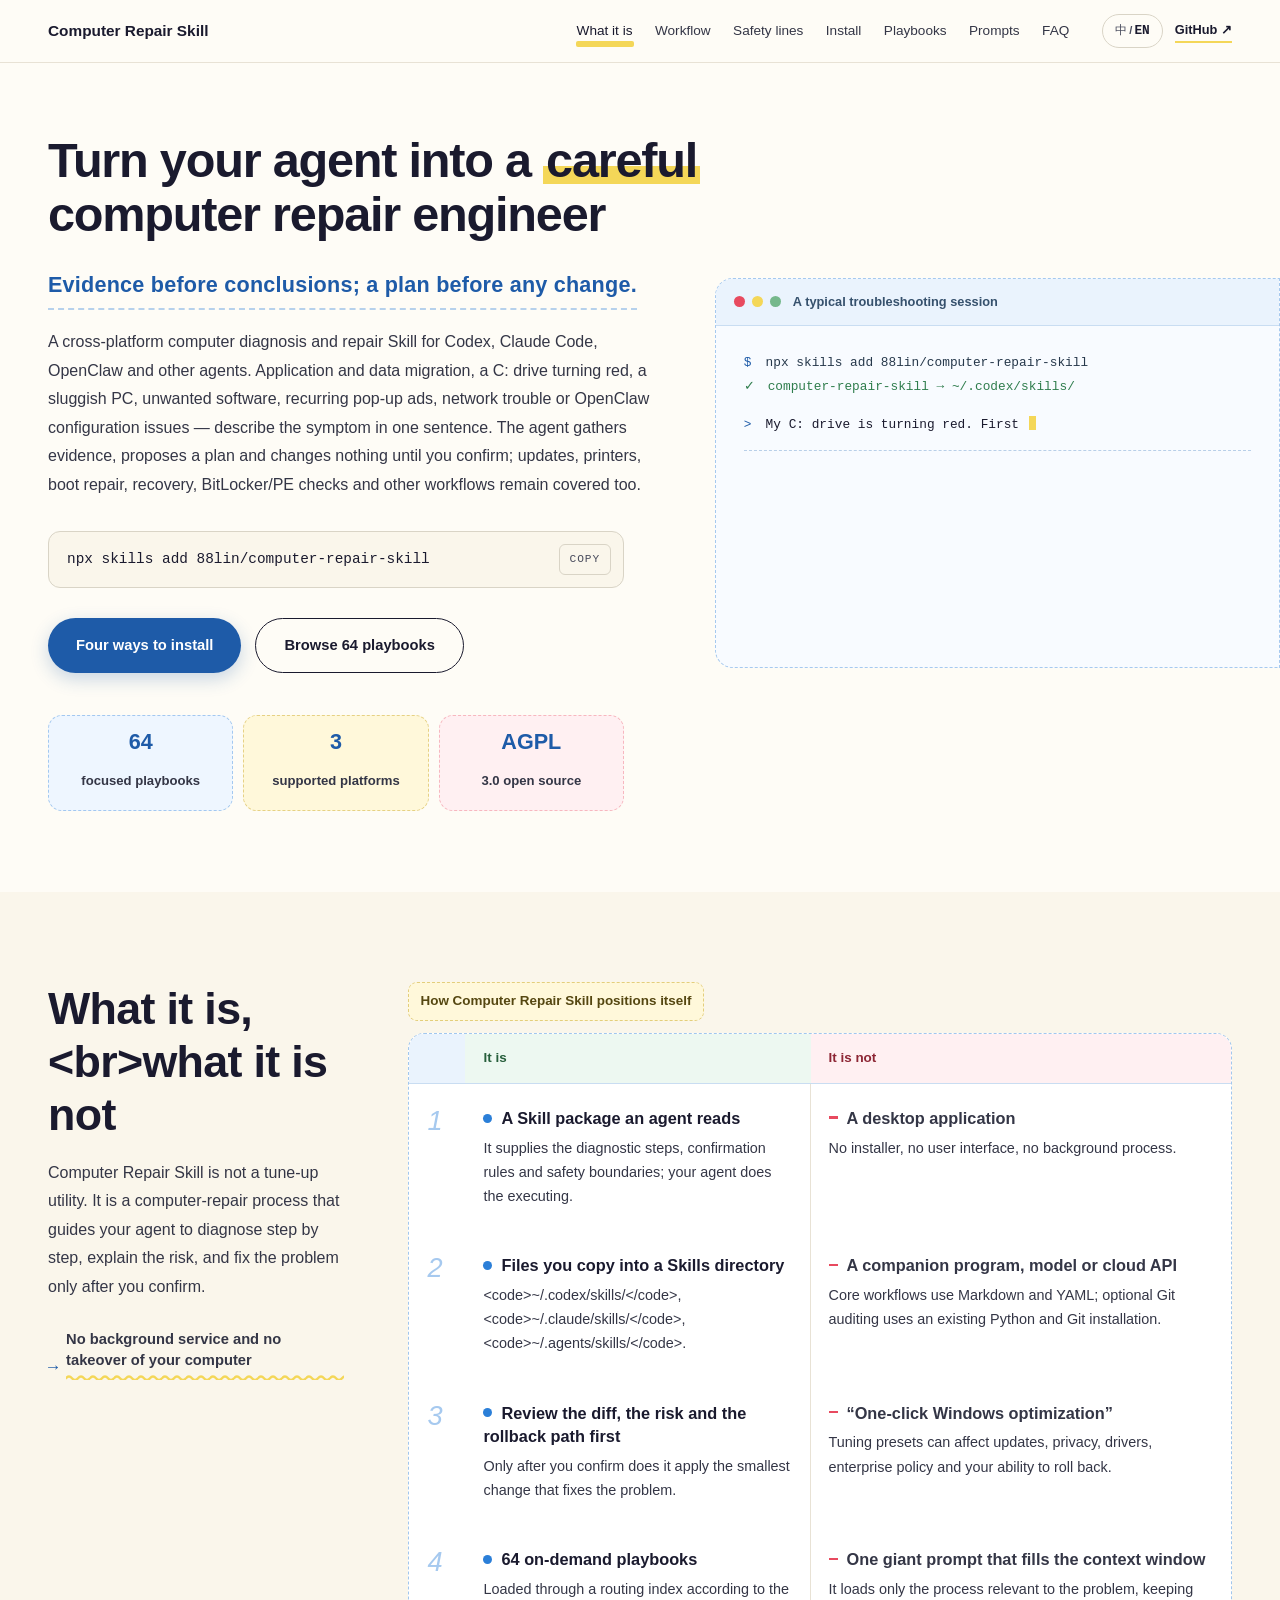
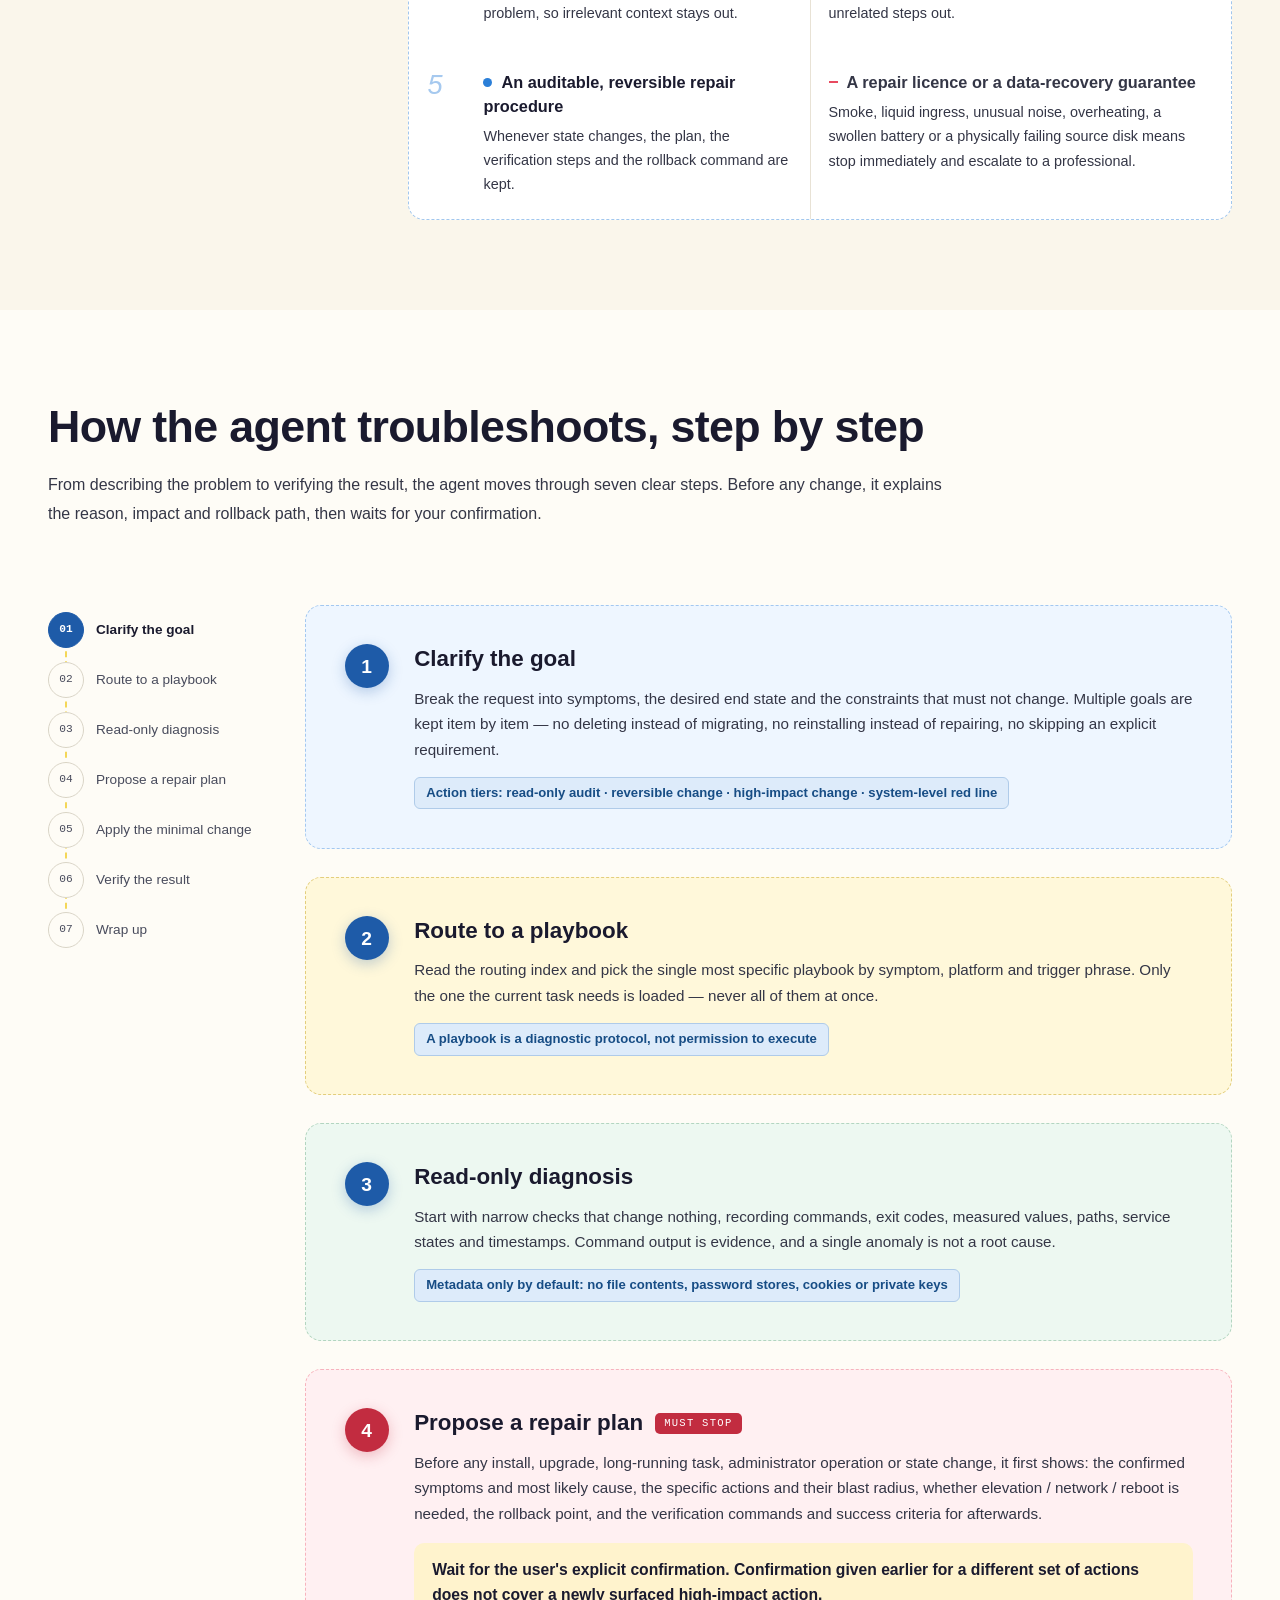
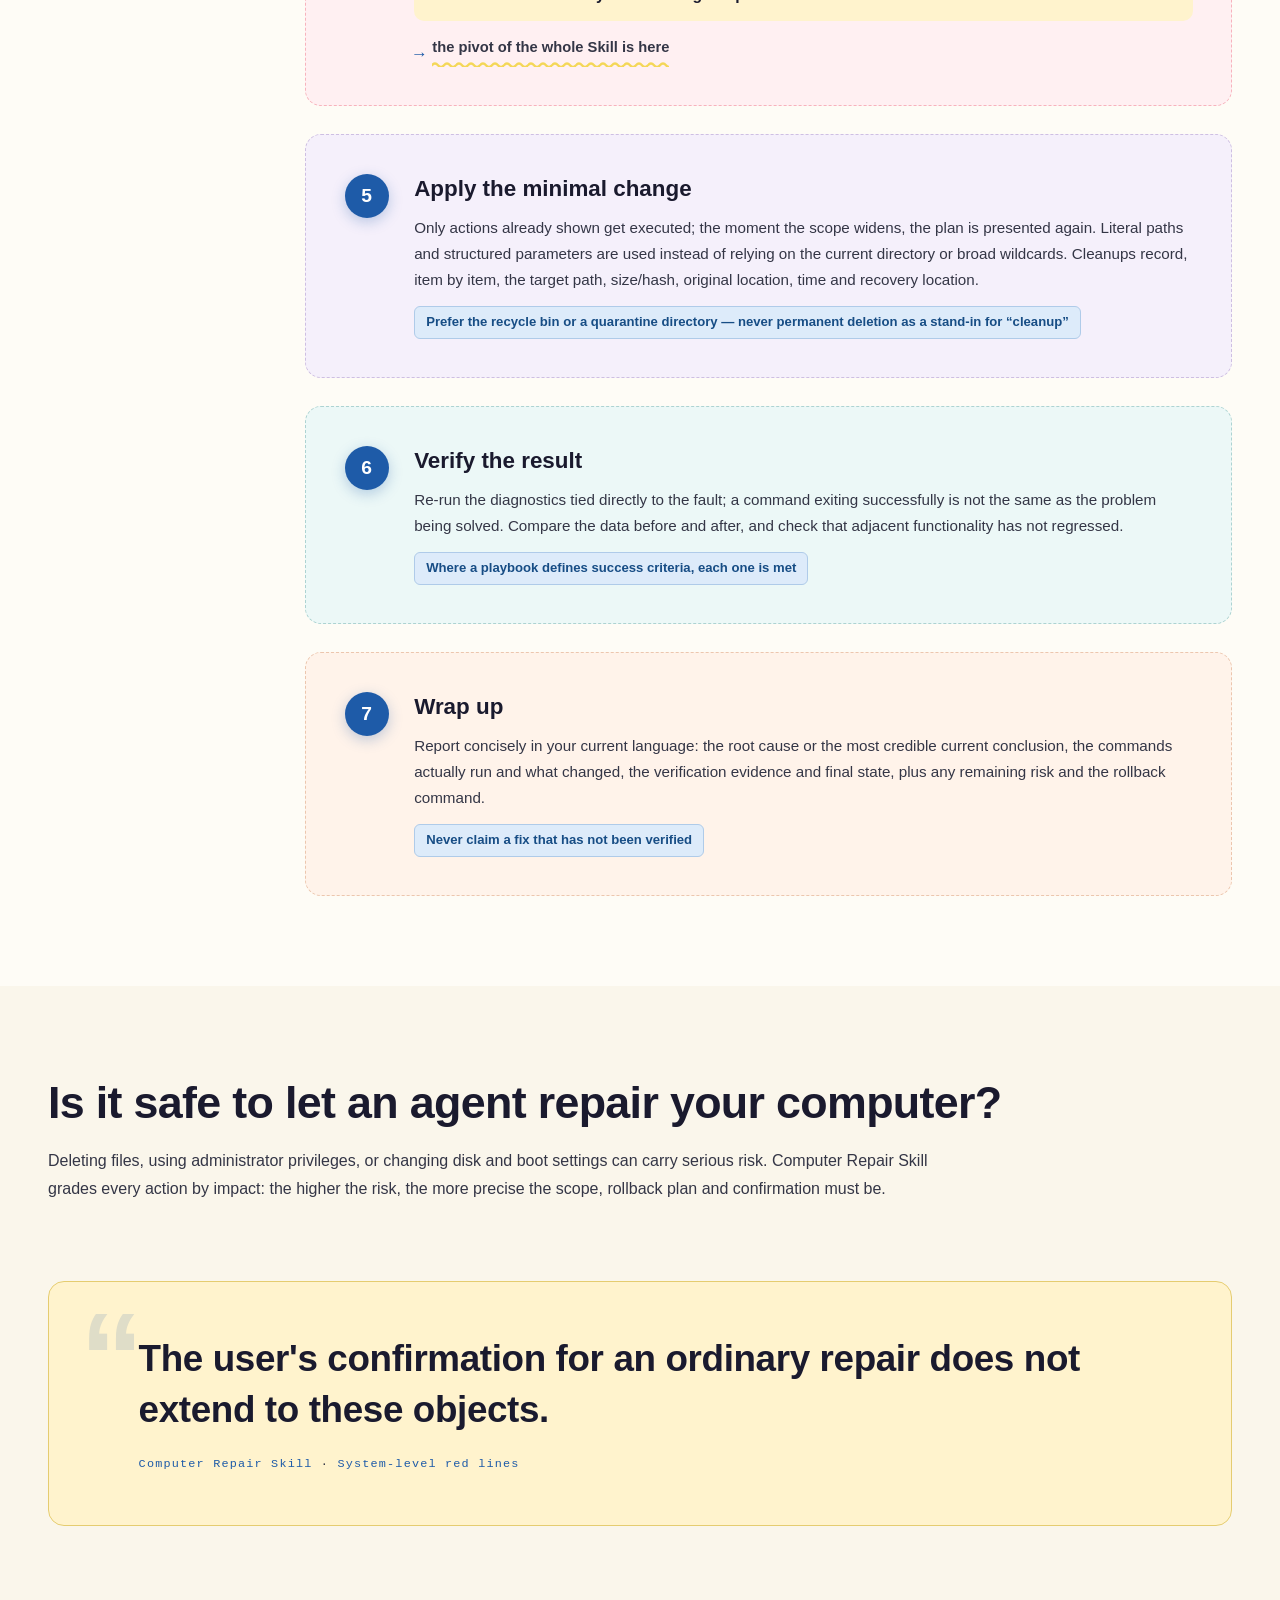
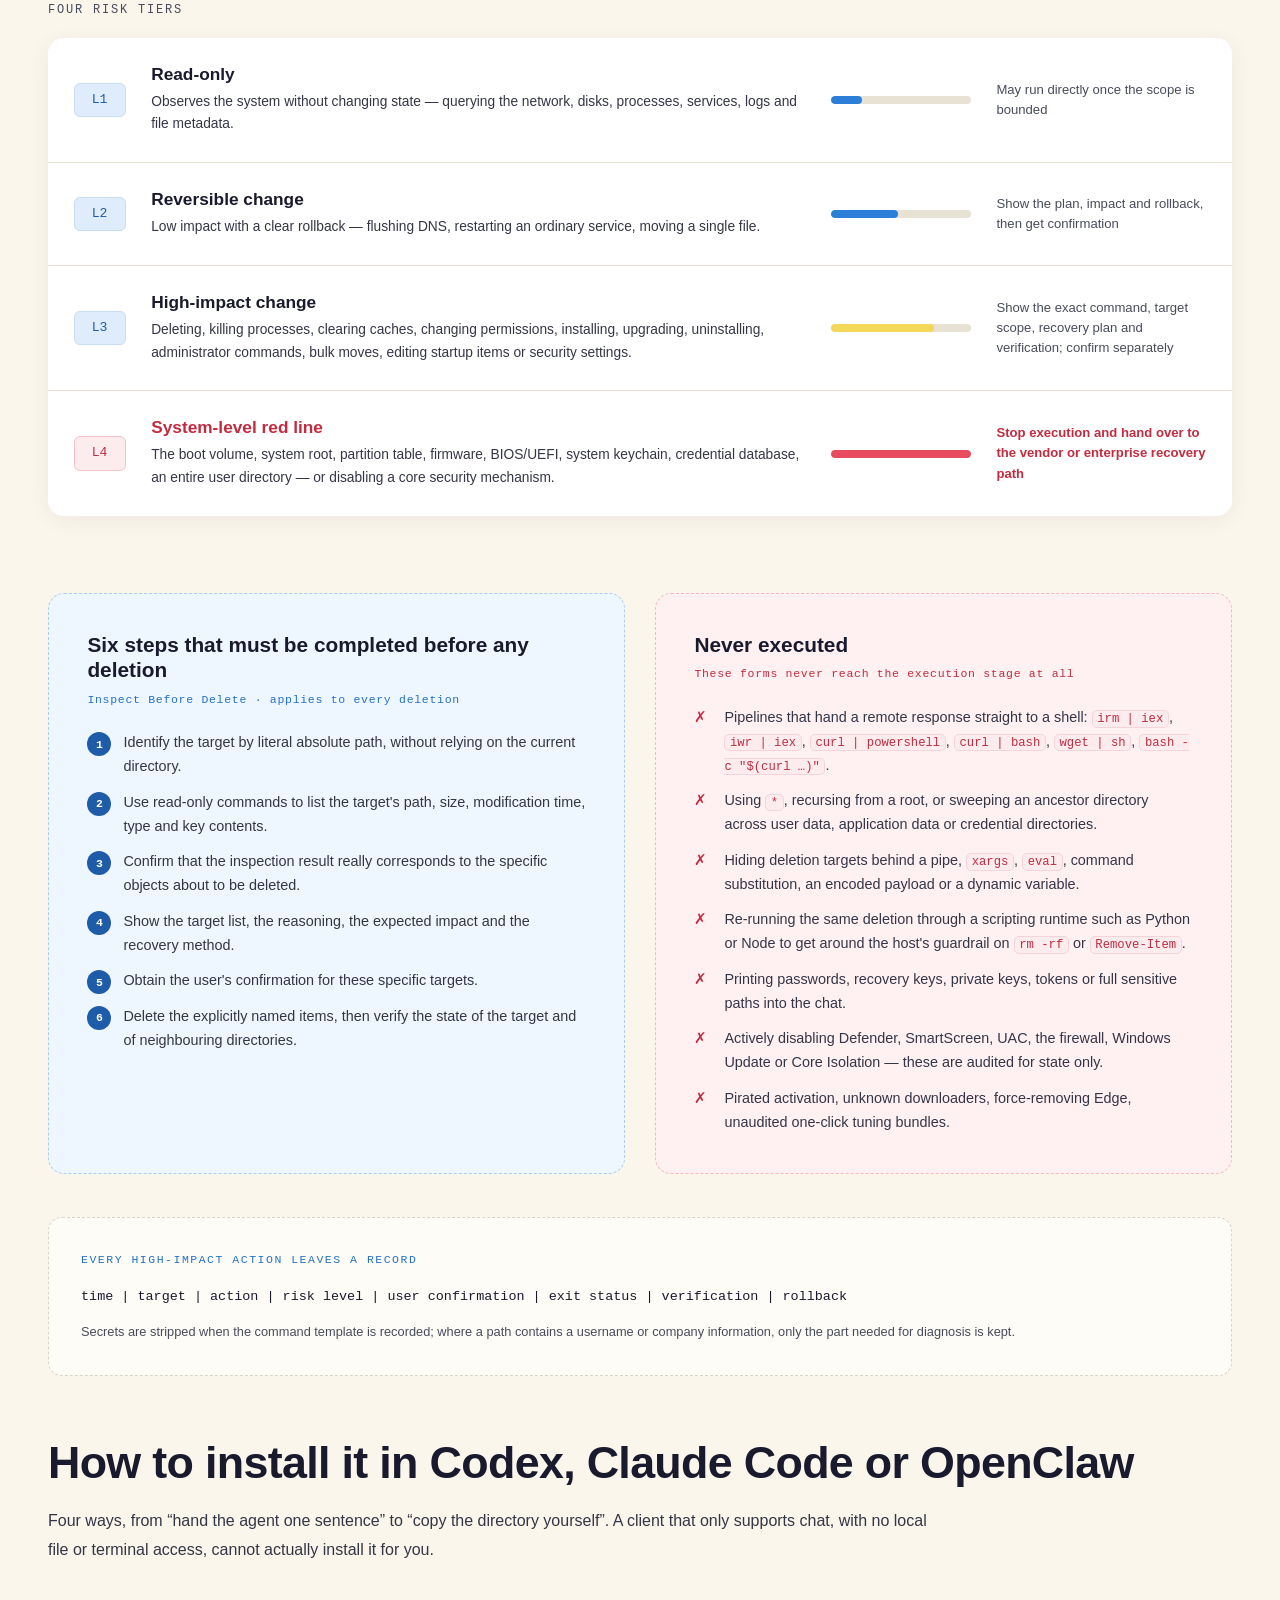
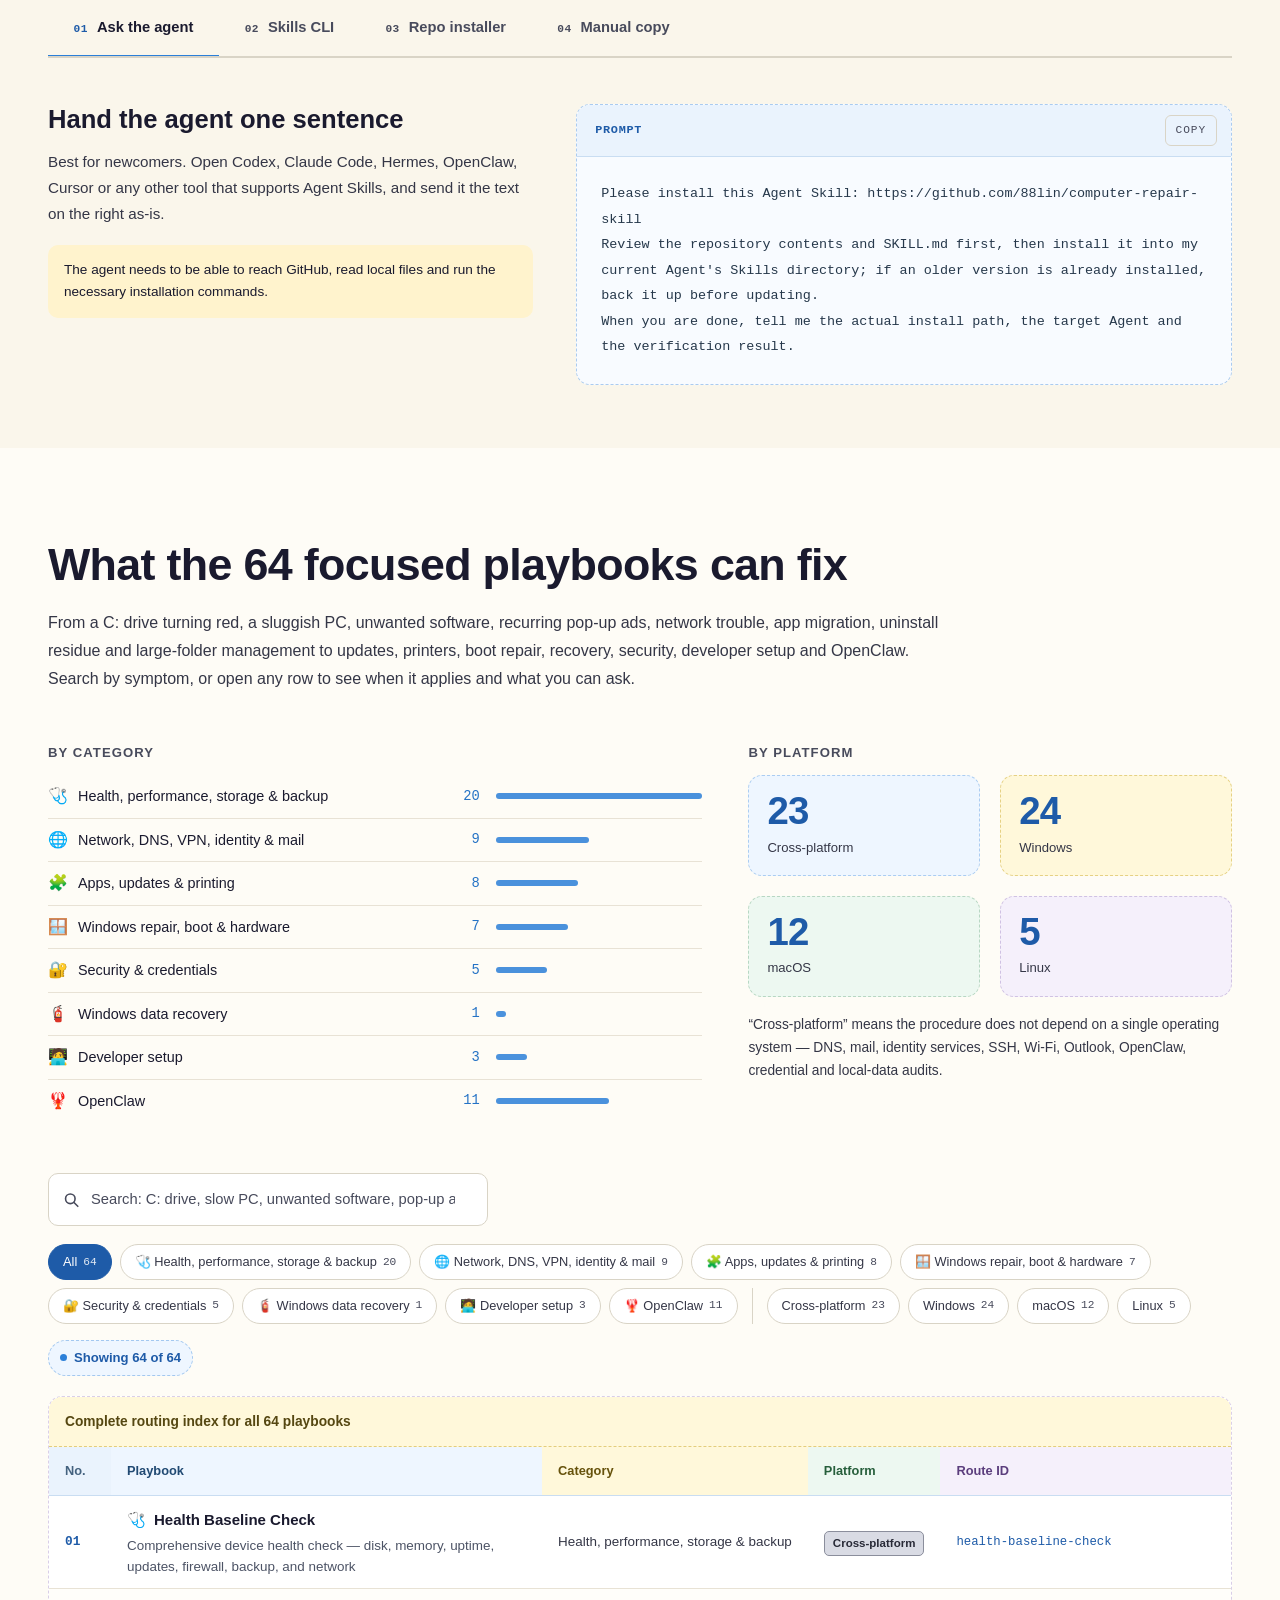
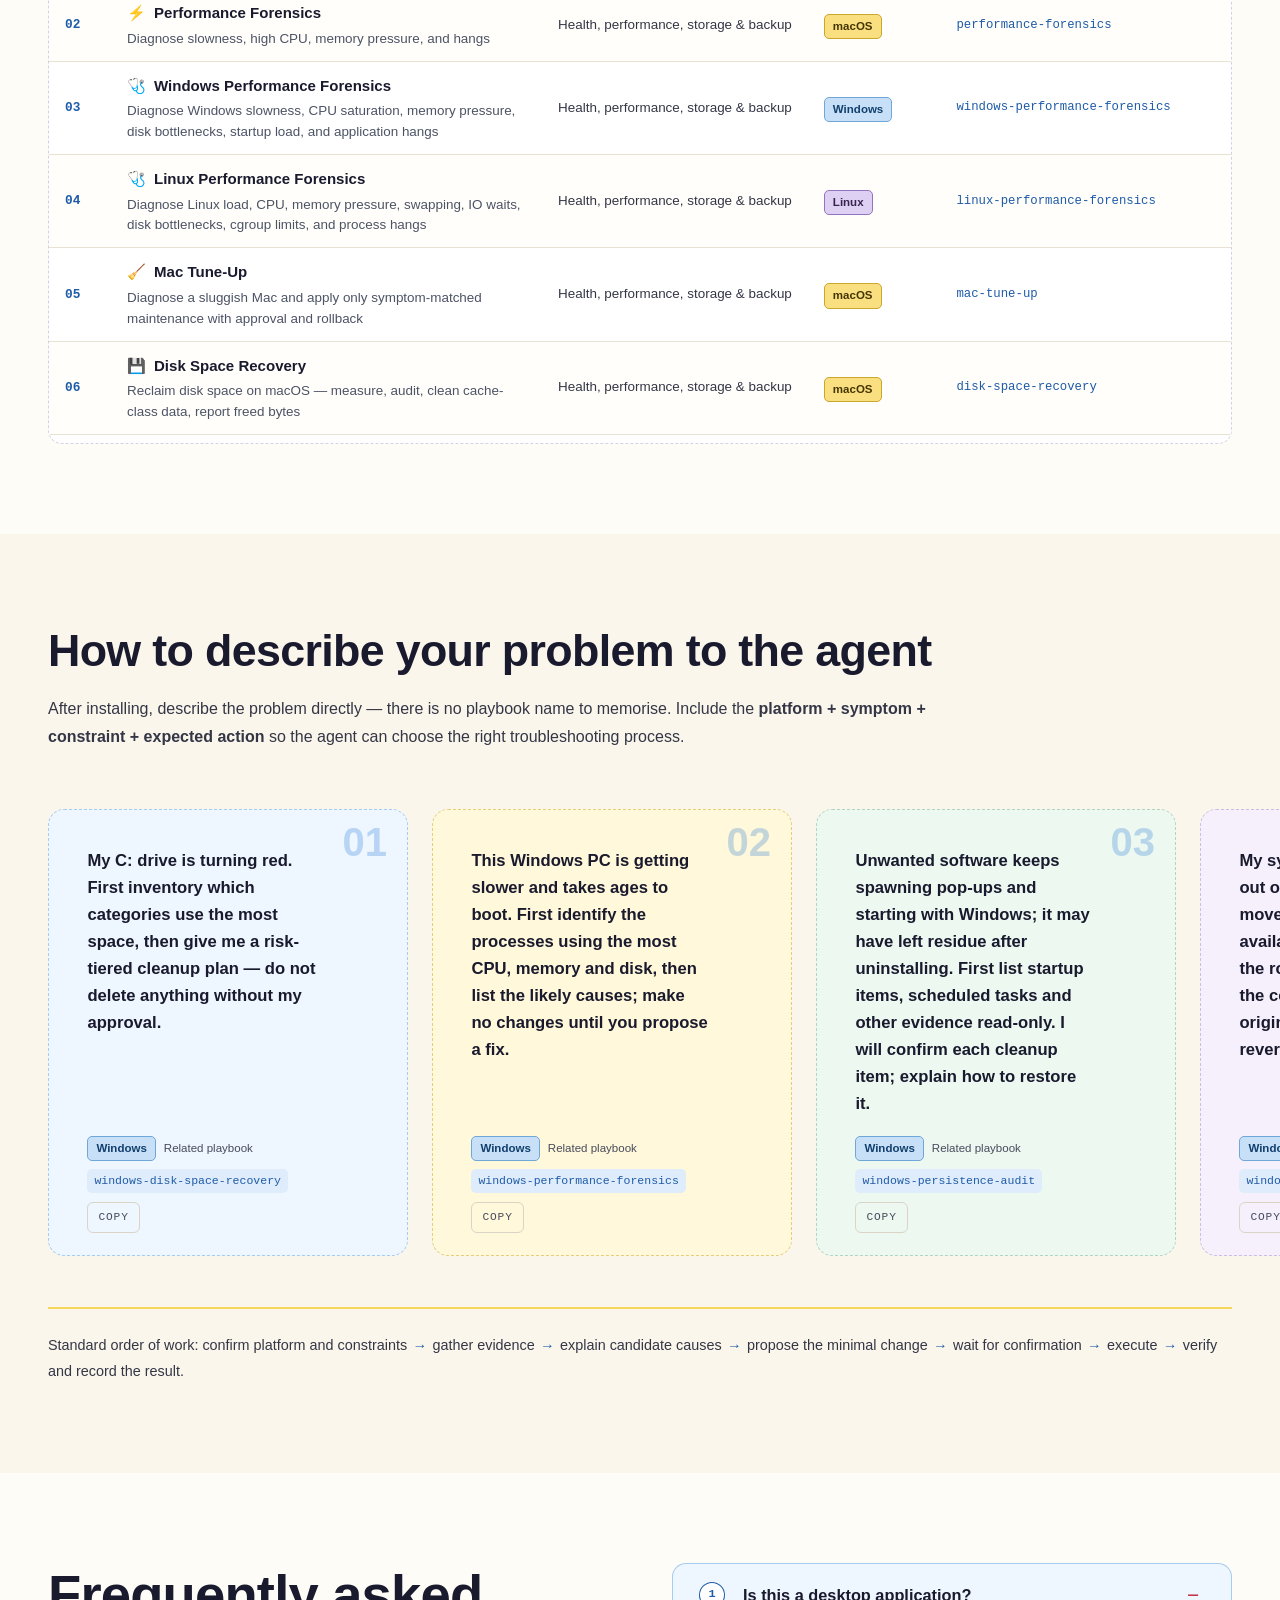
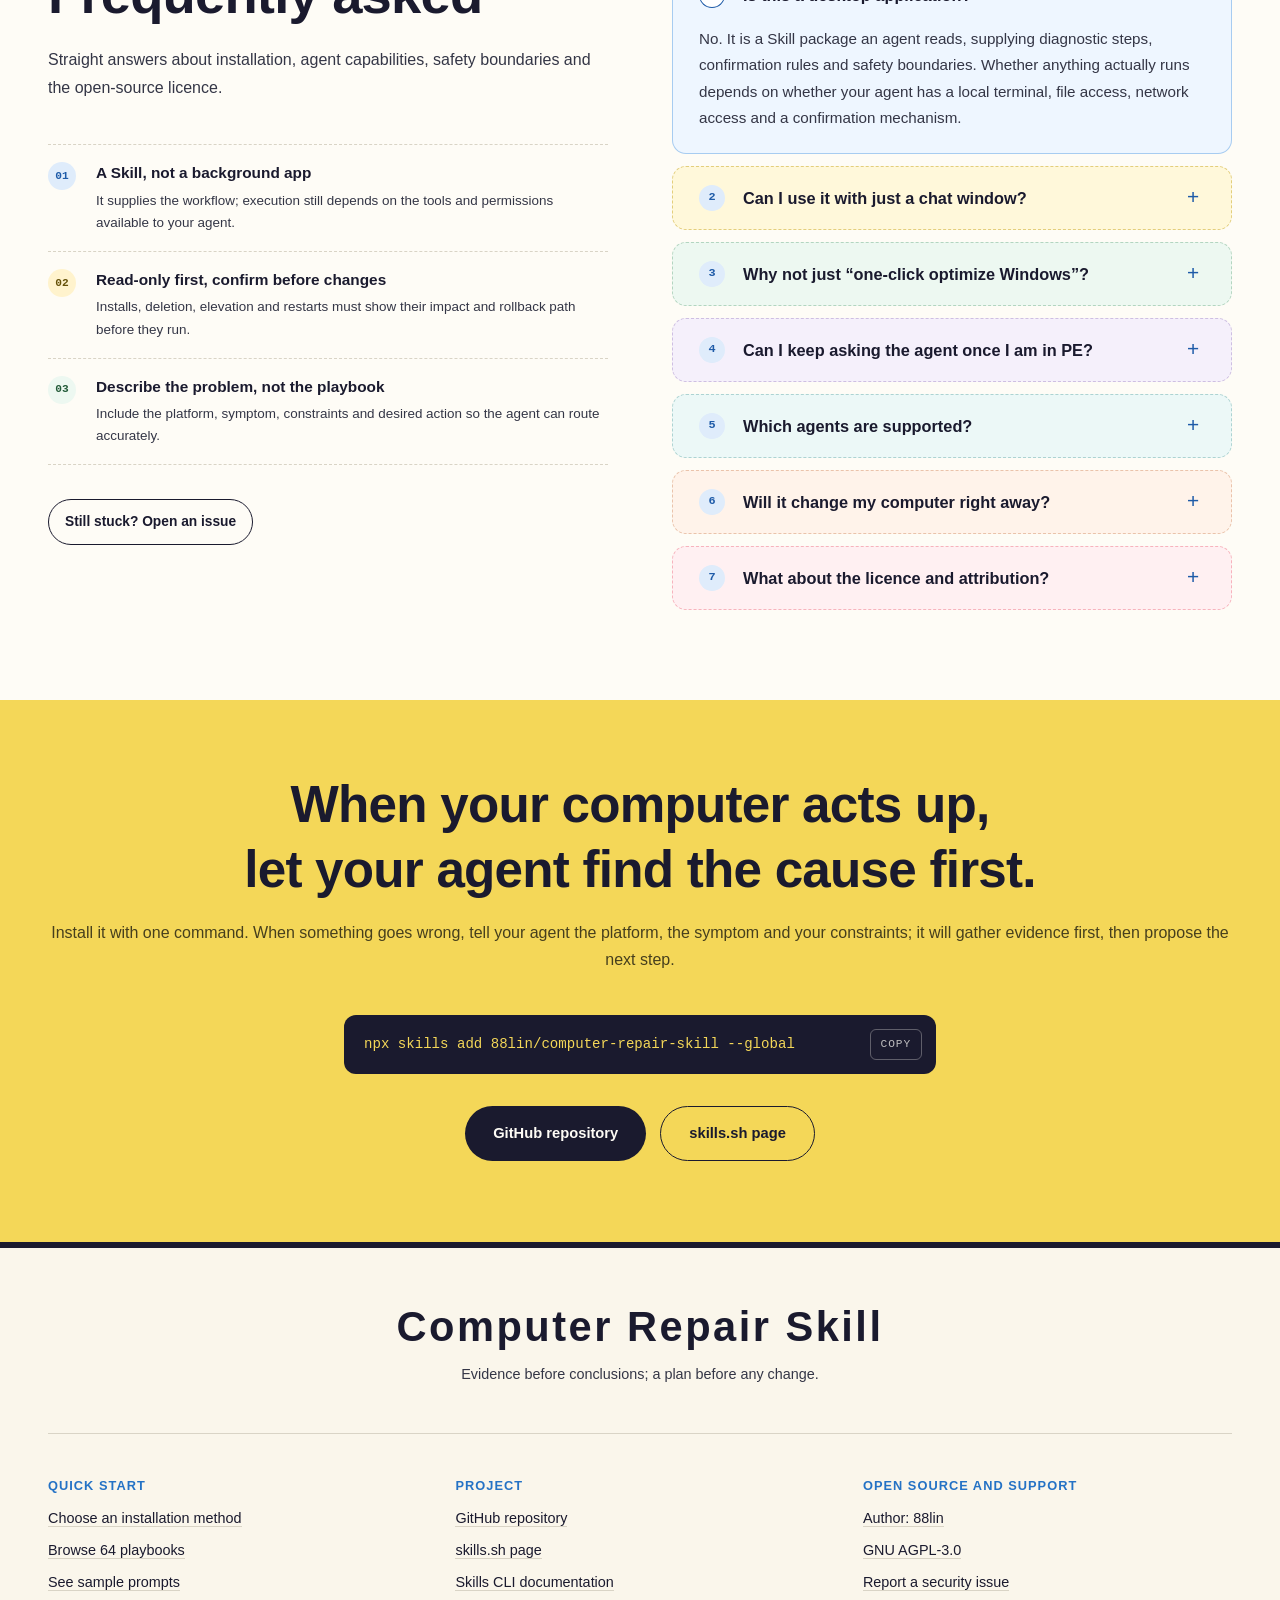
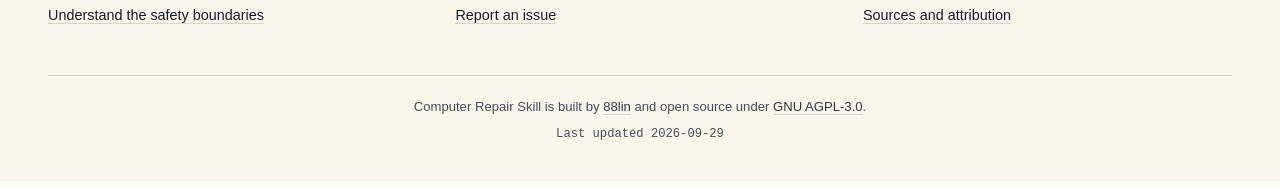
==== commit 8fbe5cf3: "feat(seo): 作者 88lin 改指 dev 主站 - tools/build_site.py 的 AUTHOR_URL 改指 dev.88lin.eu.org；新增   GITHUB_PRO" ====
--- a/docs/en/index.html
+++ b/docs/en/index.html
@@ -65,7 +65,7 @@
       "@type": "Person",
       "@id": "https://repair.88lin.eu.org/#author",
       "name": "88lin",
-      "url": "https://github.com/88lin",
+      "url": "https://dev.88lin.eu.org",
       "sameAs": [
         "https://github.com/88lin",
         "https://github.com/88lin/computer-repair-skill"
@@ -1019,7 +1019,7 @@
       <section class="foot-col">
         <h2 class="foot-h" data-i18n="foot.h3">Open source and support</h2>
         <ul class="foot-list">
-          <li><a href="https://github.com/88lin" target="_blank" rel="noopener" data-i18n="foot.open1">Author: 88lin</a></li>
+          <li><a href="https://dev.88lin.eu.org" target="_blank" rel="noopener" data-i18n="foot.open1">Author: 88lin</a></li>
           <li><a href="https://www.gnu.org/licenses/agpl-3.0.html" target="_blank" rel="noopener">GNU AGPL-3.0</a></li>
           <li><a href="https://github.com/88lin/computer-repair-skill/blob/main/SECURITY.md" target="_blank" rel="noopener" data-i18n="foot.open2">Report a security issue</a></li>
           <li><a href="https://github.com/88lin/computer-repair-skill/blob/main/NOTICE" target="_blank" rel="noopener" data-i18n="foot.open3">Sources and attribution</a></li>
@@ -1028,7 +1028,7 @@
     </div>
 
     <p class="foot-legal">
-      <span data-i18n-html="foot.legal">Computer Repair Skill is built by <a href="https://github.com/88lin" target="_blank" rel="noopener">88lin</a> and open source under <a href="https://www.gnu.org/licenses/agpl-3.0.html" target="_blank" rel="noopener">GNU AGPL-3.0</a>.</span>
+      <span data-i18n-html="foot.legal">Computer Repair Skill is built by <a href="https://dev.88lin.eu.org" target="_blank" rel="noopener">88lin</a> and open source under <a href="https://www.gnu.org/licenses/agpl-3.0.html" target="_blank" rel="noopener">GNU AGPL-3.0</a>.</span>
       <span class="foot-updated"><span data-i18n="foot.updated">Last updated</span> <!-- site-updated:start --><time datetime="2026-09-29">2026-09-29</time><!-- site-updated:end --></span>
     </p>
   </div>
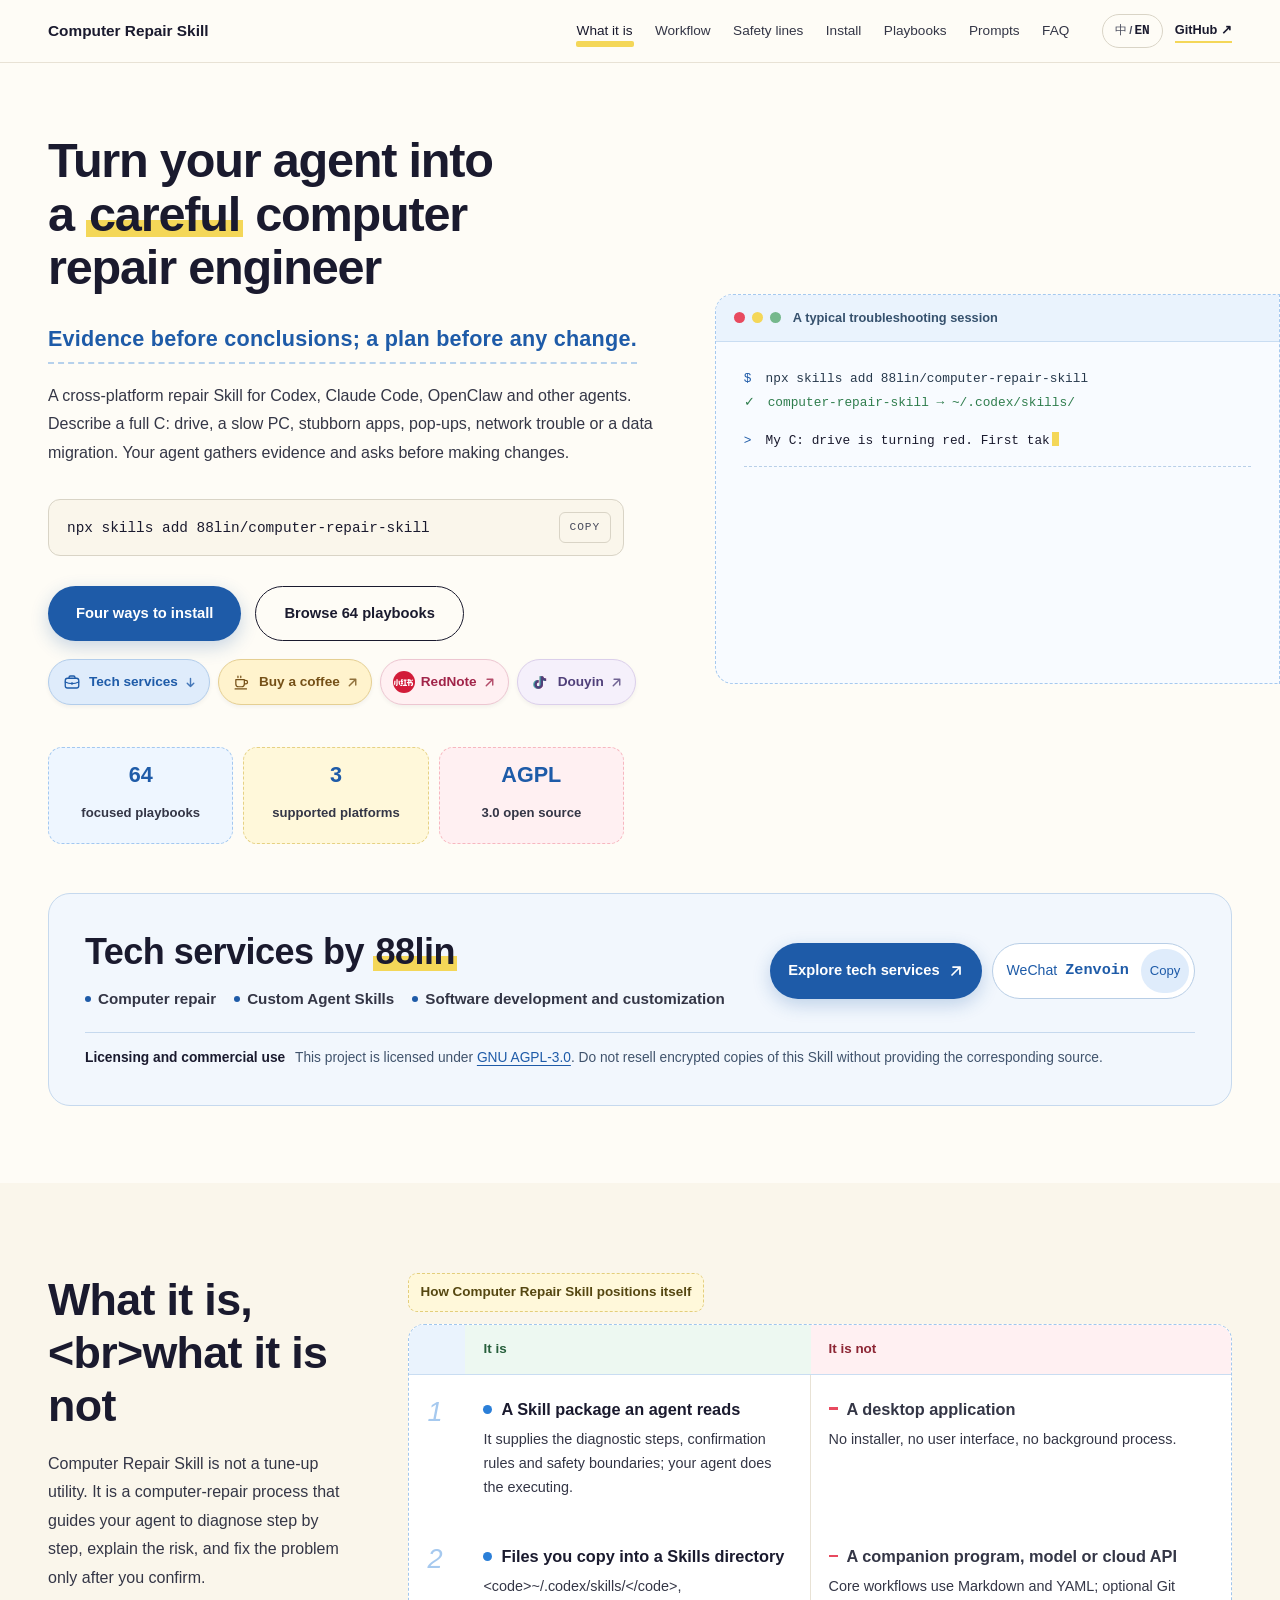
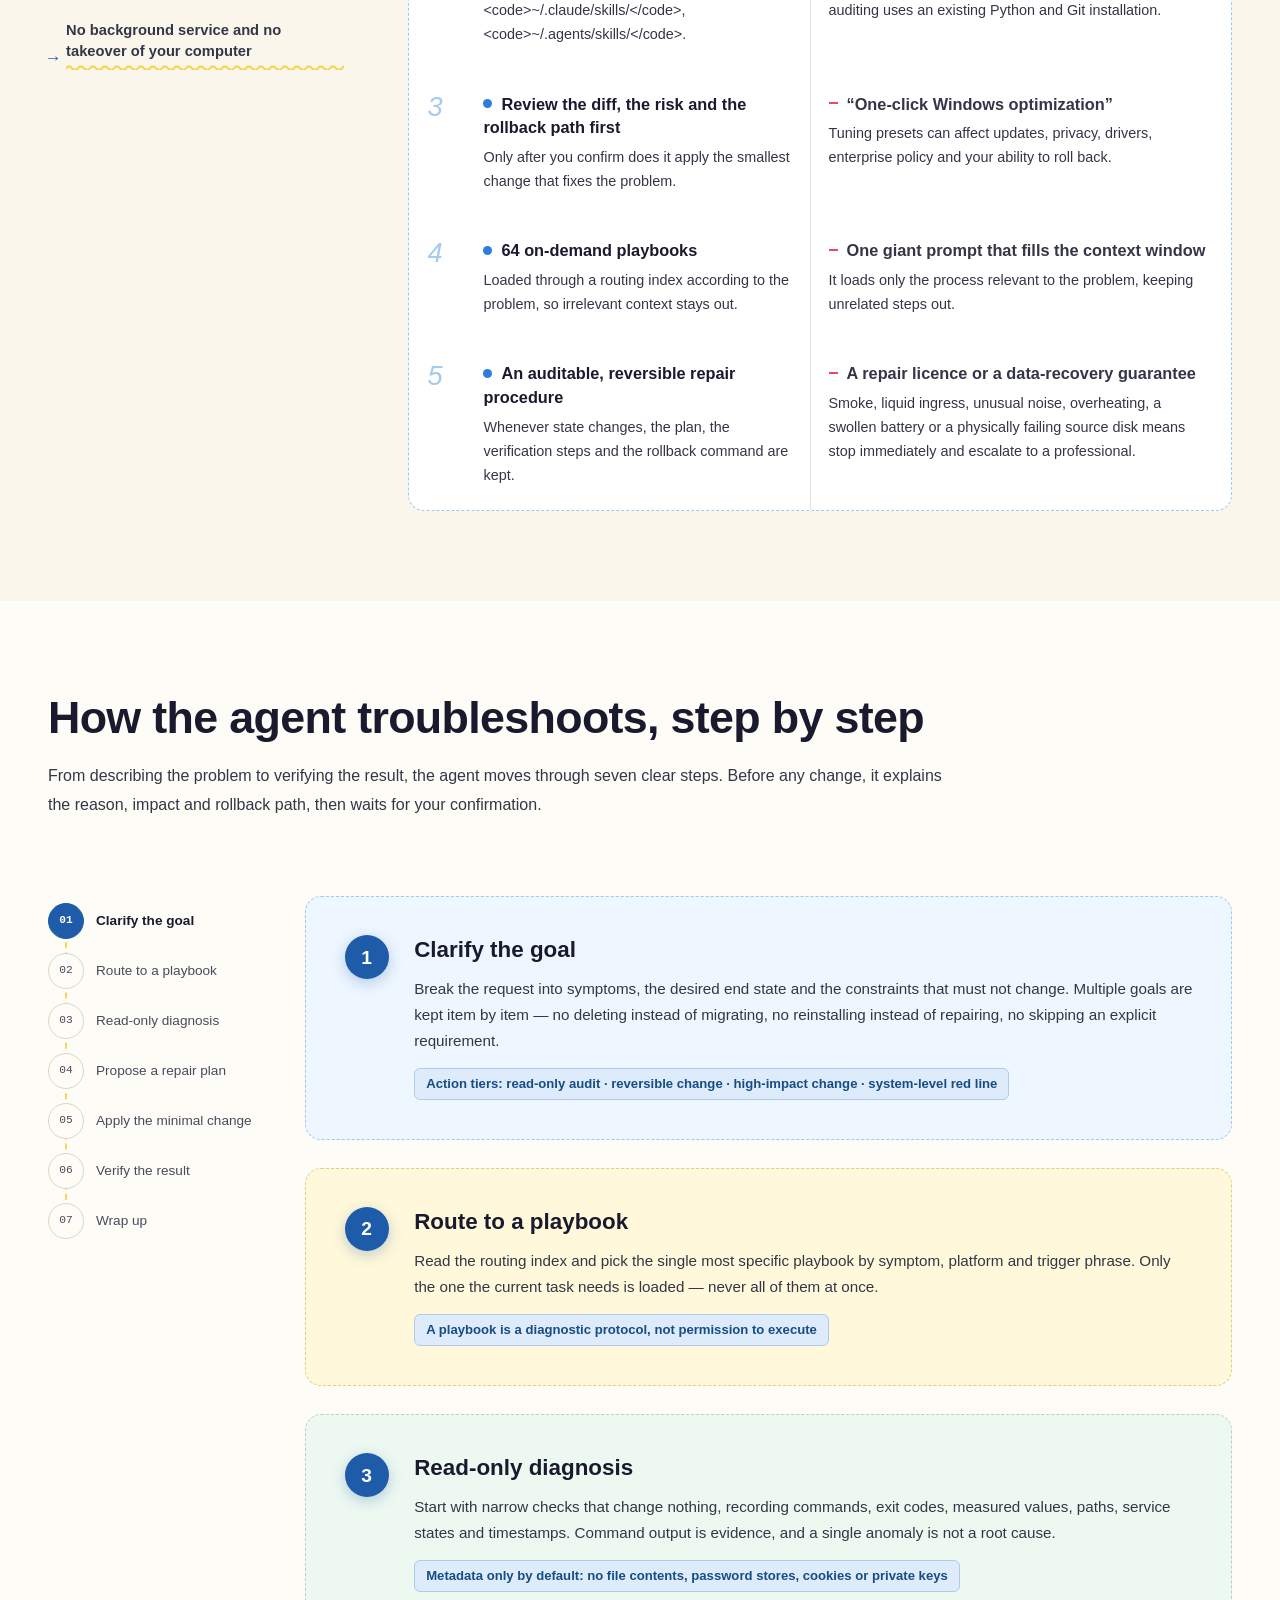
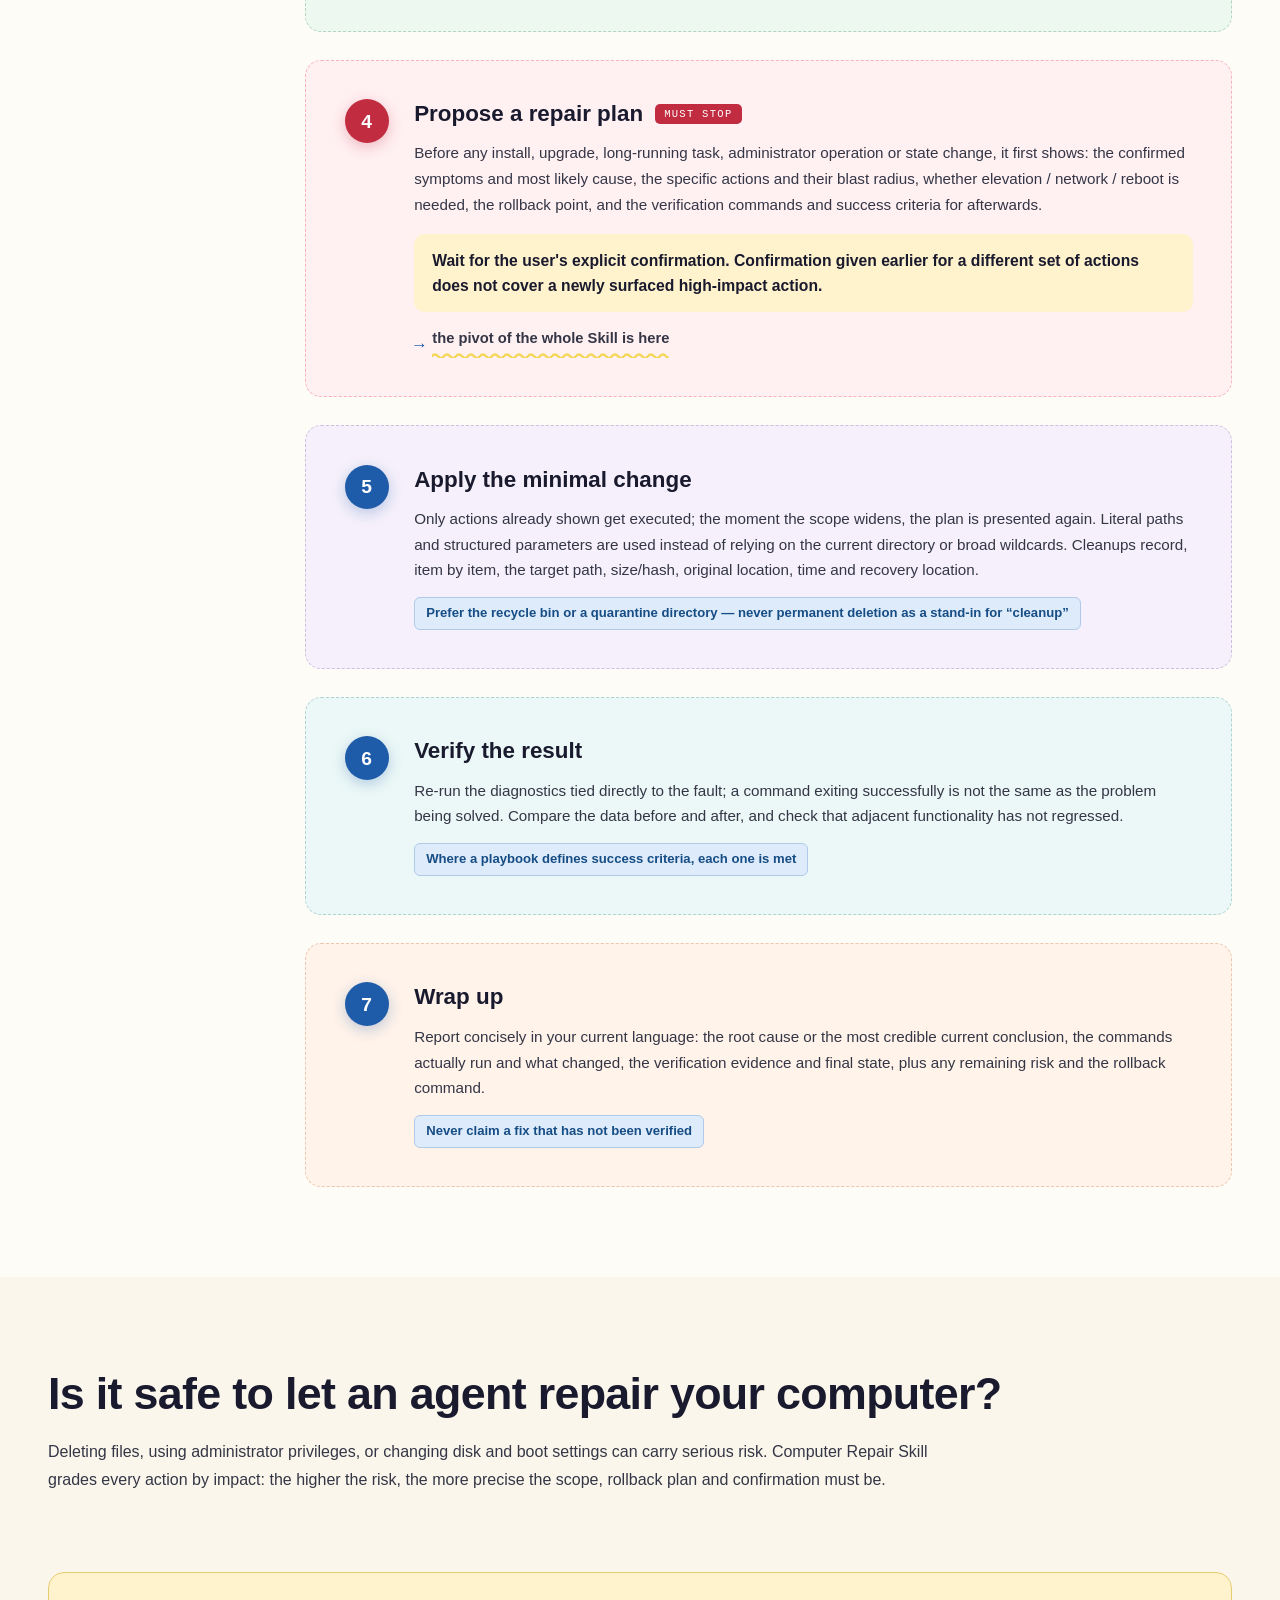
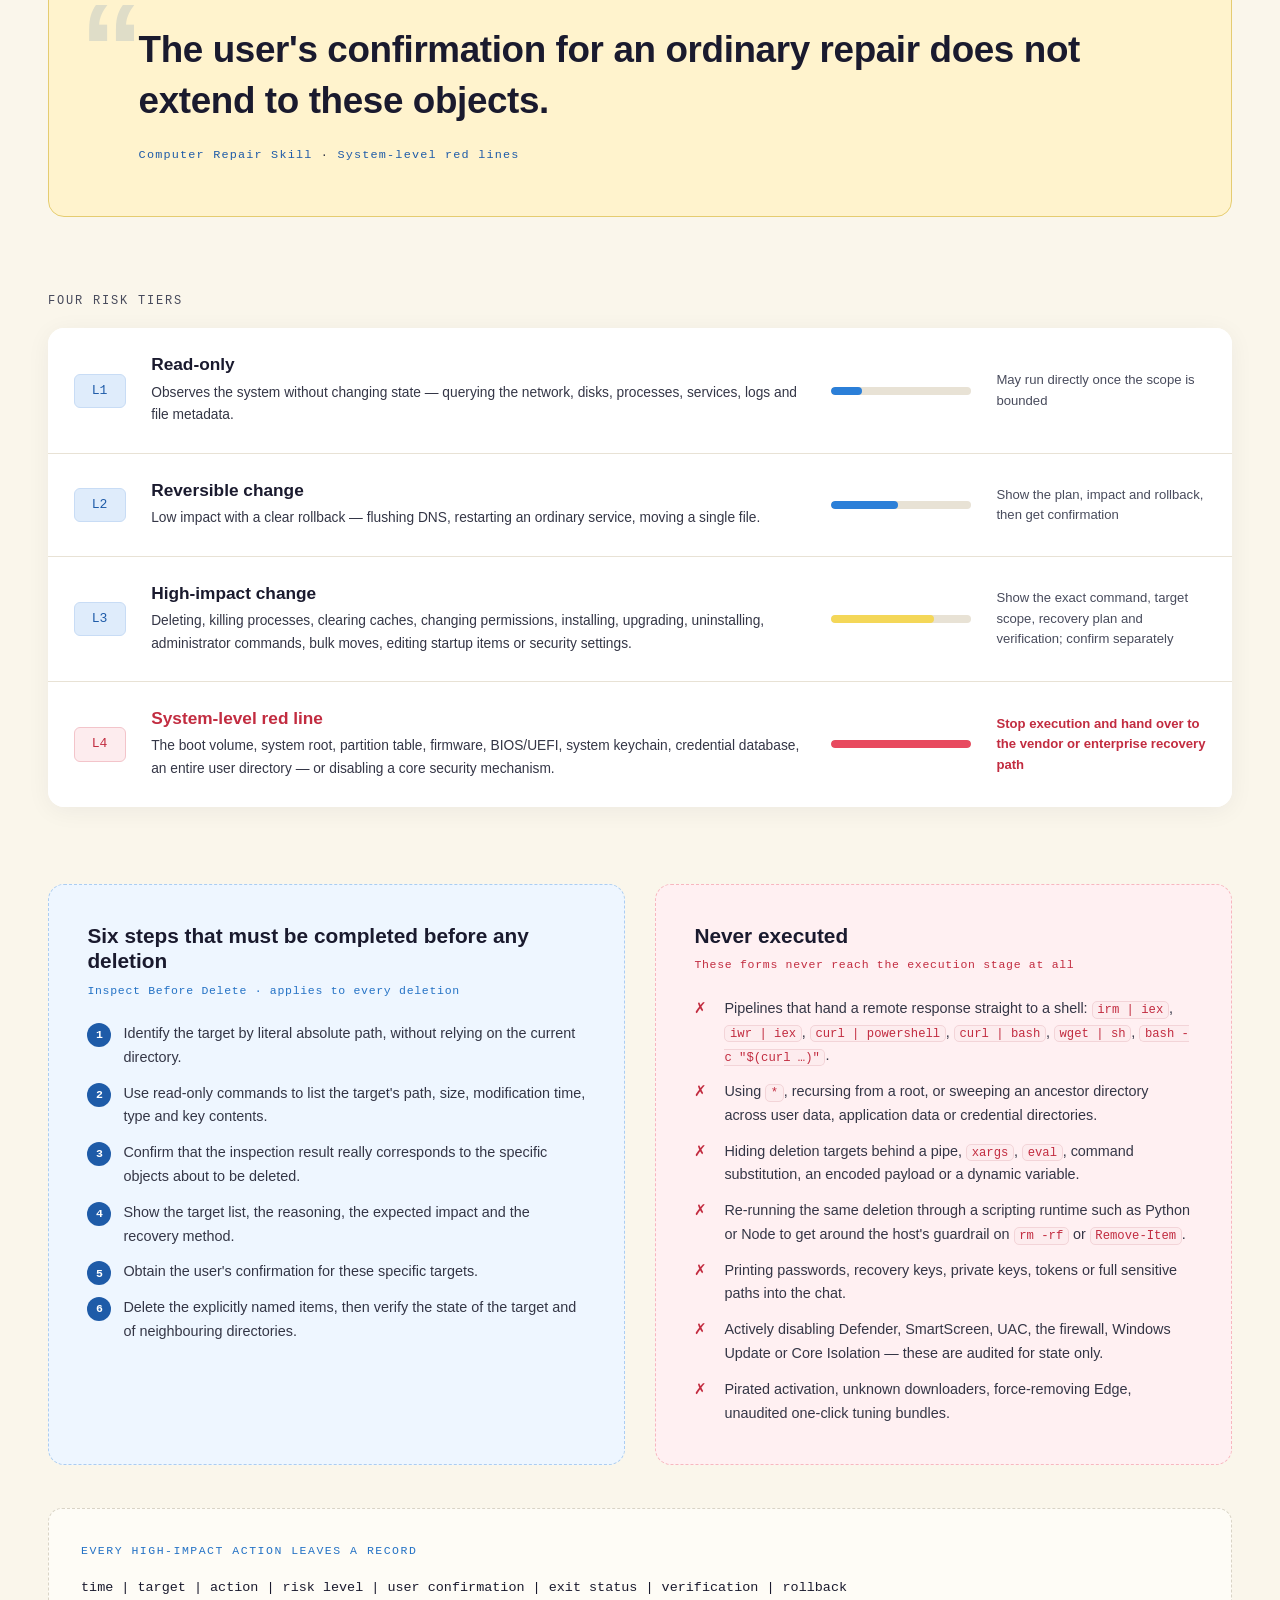
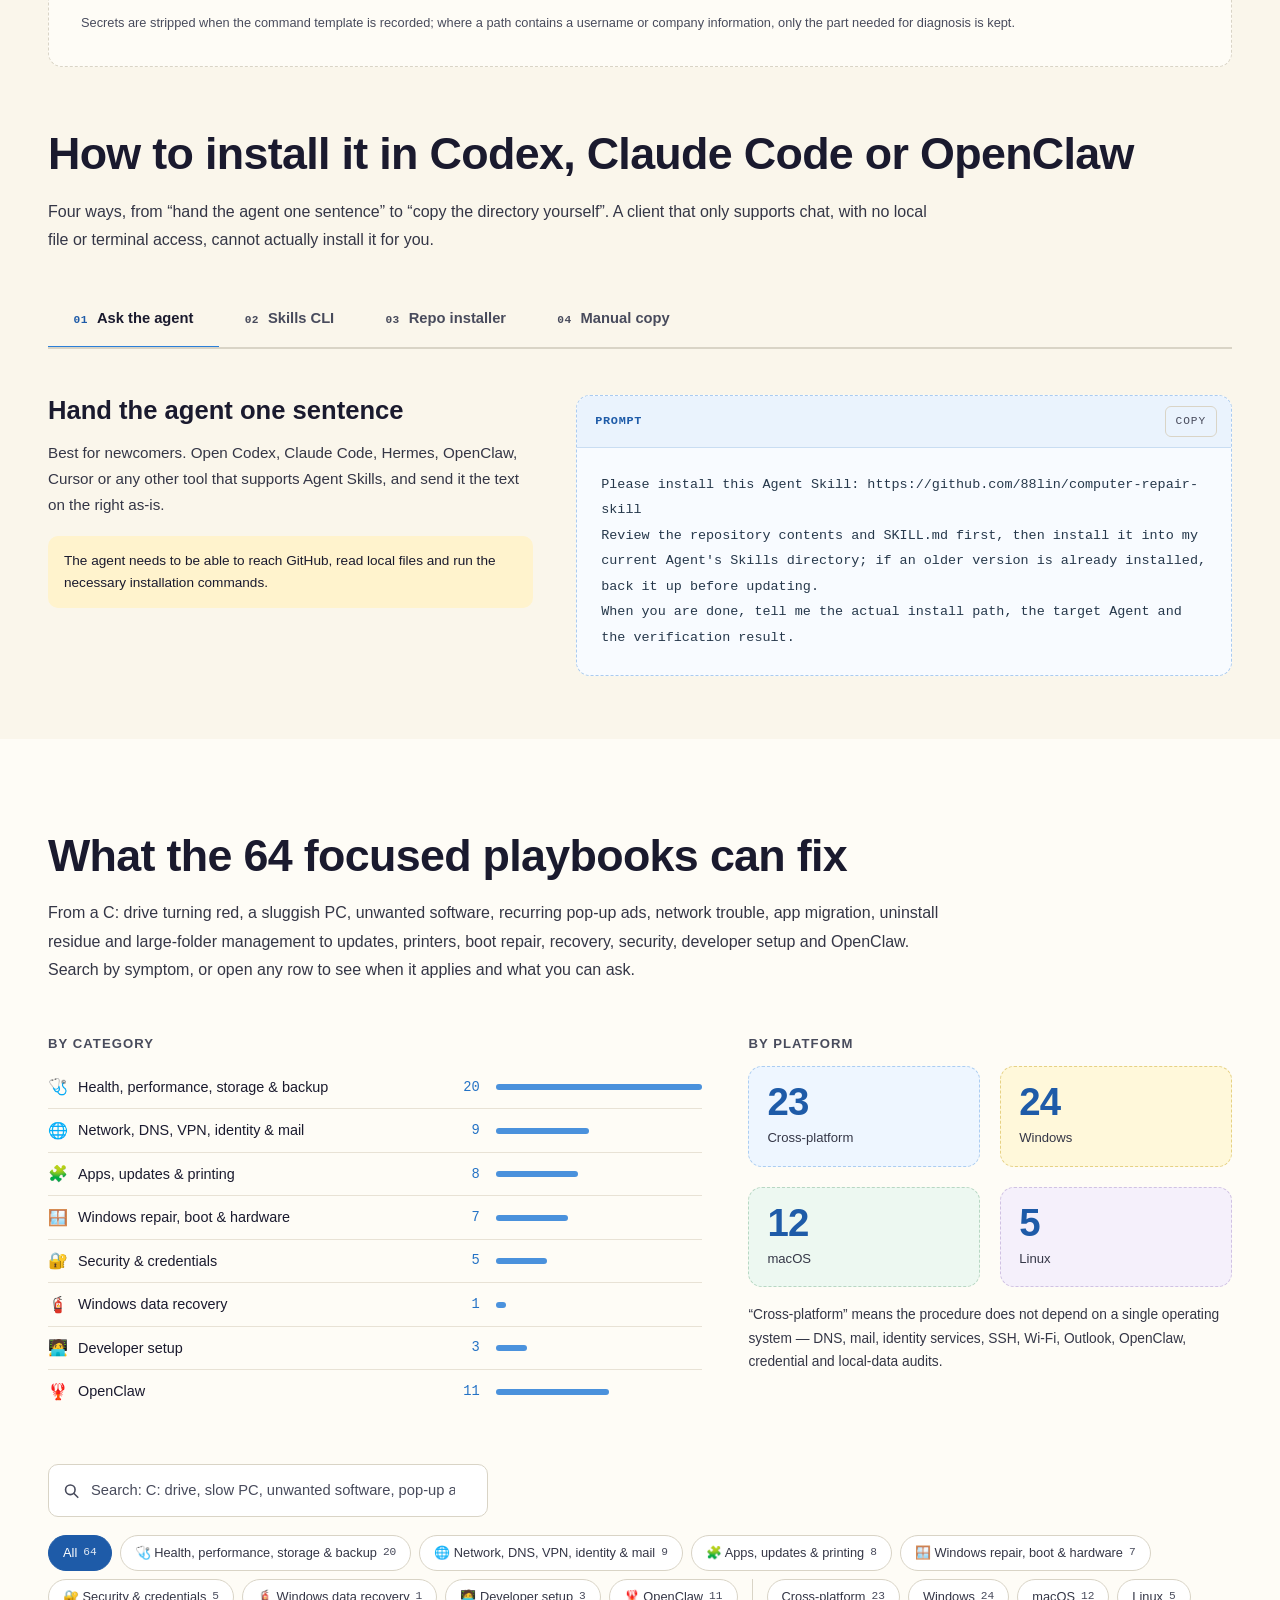
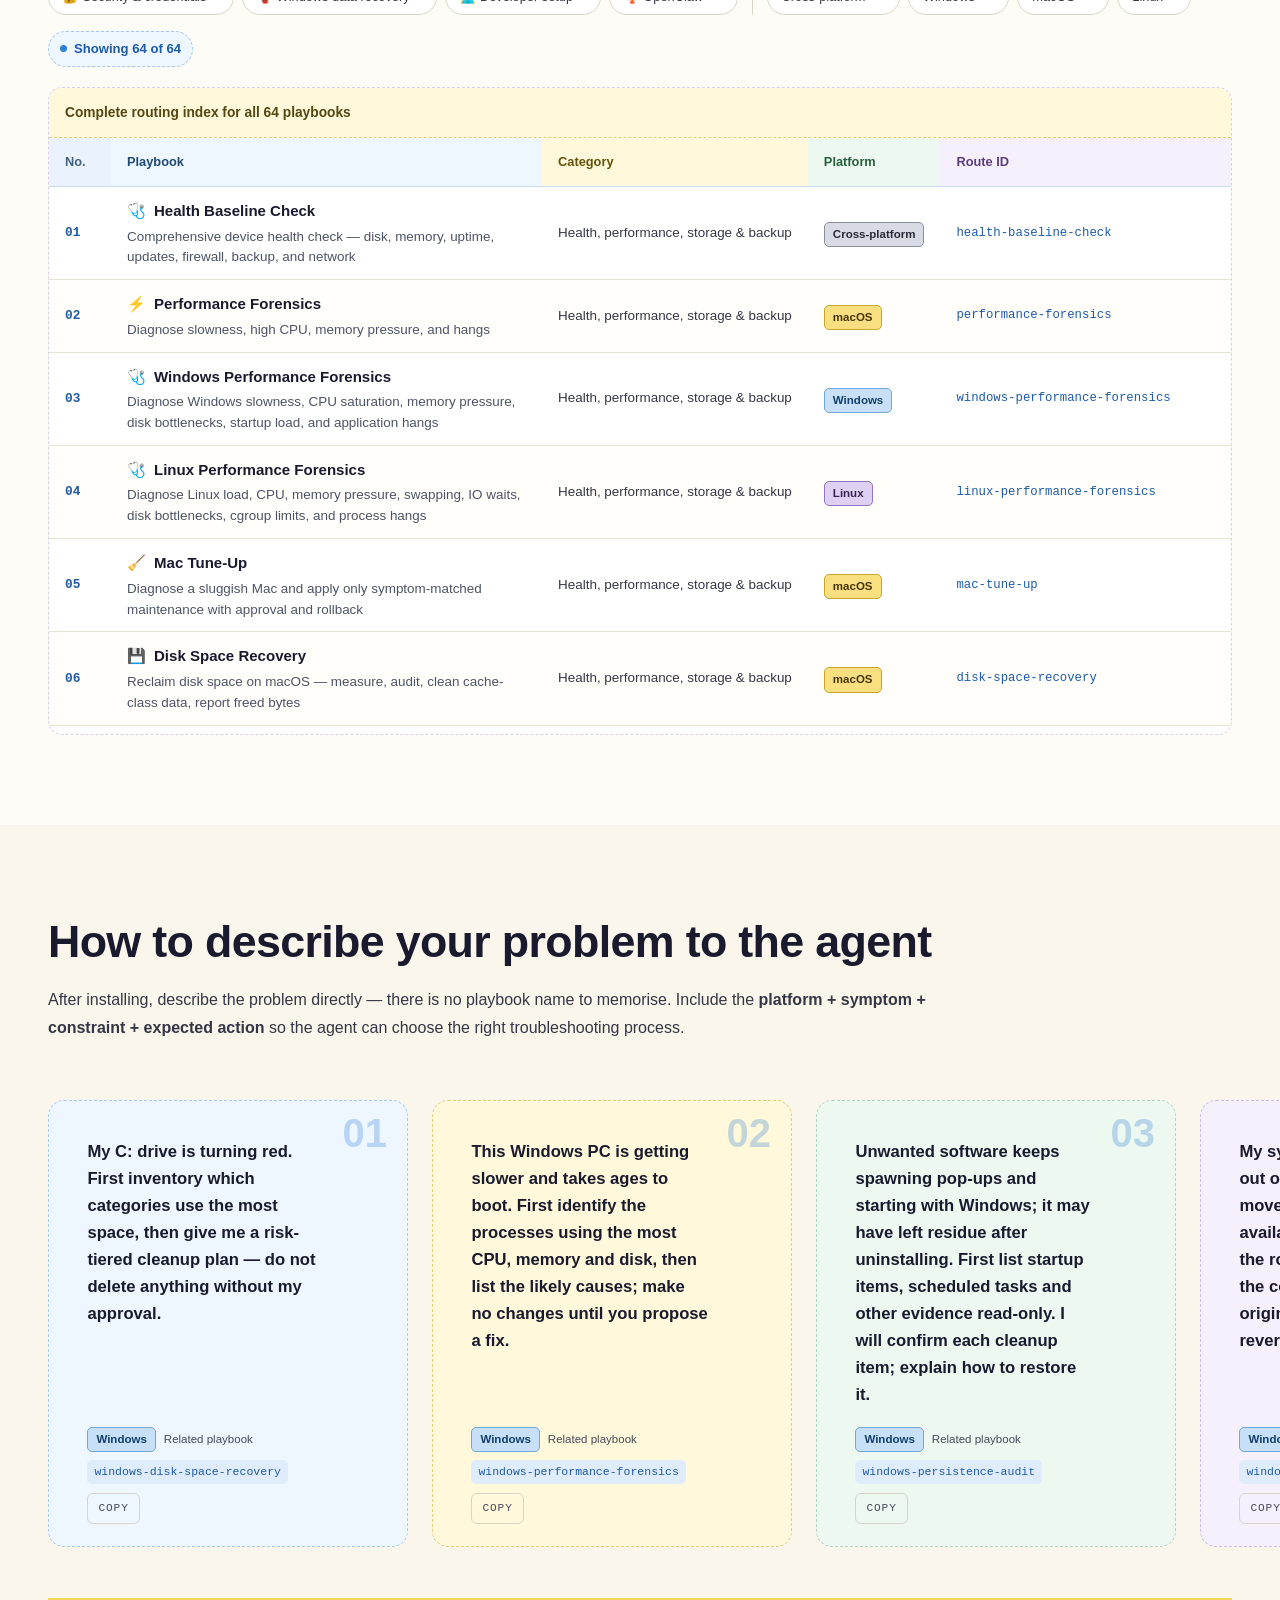
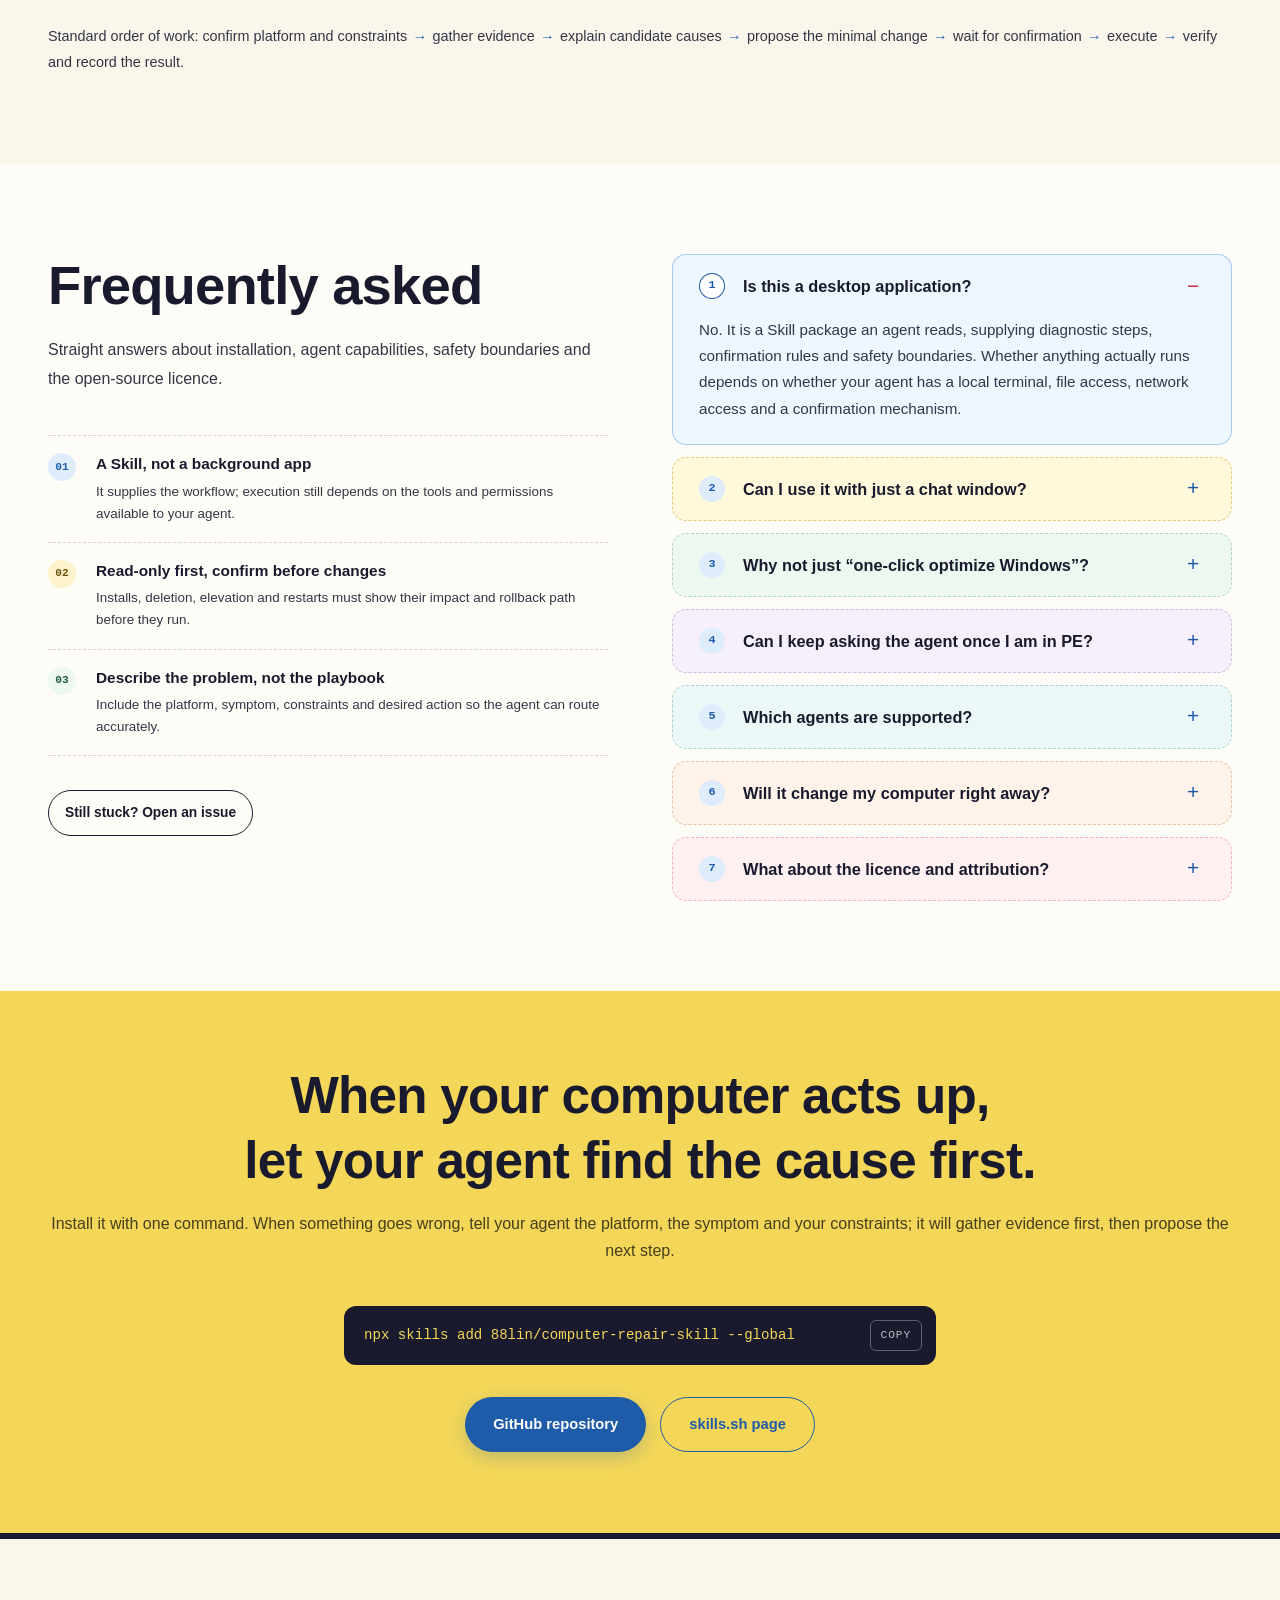
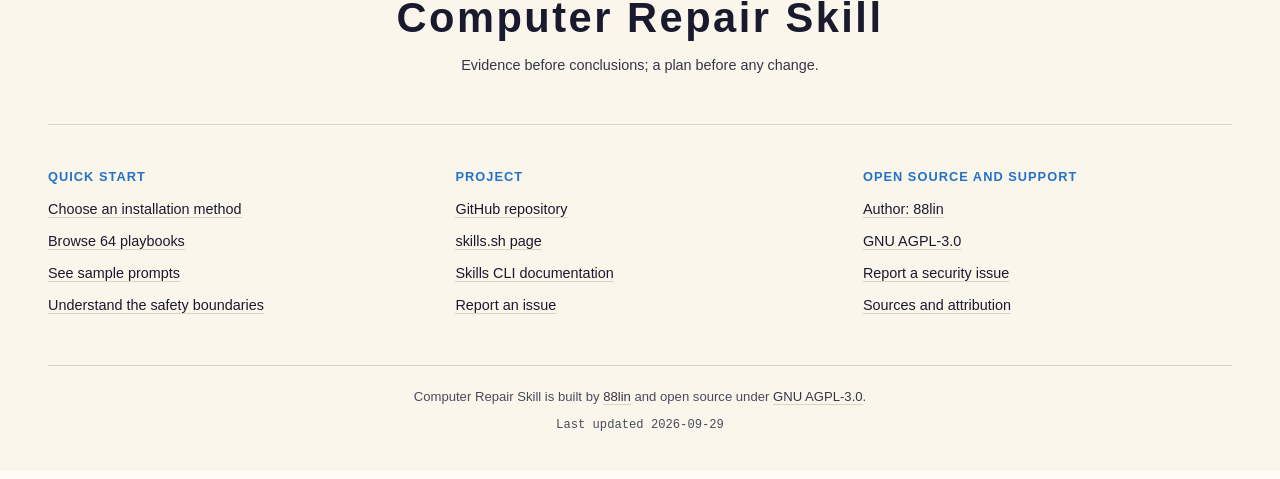
==== commit 39c54fa6: "feat: 添加官网服务入口和 Skill 来源提示 为中英文官网和 README 增加维修、定制开发、社媒与打赏入口，说明 AGPL 授权和闭源转售限制。使用 Skill 完成任务时，在最终回复附上" ====
--- a/docs/en/index.html
+++ b/docs/en/index.html
@@ -174,7 +174,7 @@
       "@id": "https://repair.88lin.eu.org/#skill",
       "name": "Computer Repair Skill",
       "url": "https://repair.88lin.eu.org/",
-      "description": "A cross-platform computer diagnosis and repair Skill for Codex, Claude Code, OpenClaw and other agents. Application and data migration, a C: drive turning red, a sluggish PC, unwanted software, recurring pop-up ads, network trouble or OpenClaw configuration issues — describe the symptom in one sentence. The agent gathers evidence, proposes a plan and changes nothing until you confirm; updates, printers, boot repair, recovery, BitLocker/PE checks and other workflows remain covered too.",
+      "description": "A cross-platform repair Skill for Codex, Claude Code, OpenClaw and other agents. Describe a full C: drive, a slow PC, stubborn apps, pop-ups, network trouble or a data migration. Your agent gathers evidence and asks before making changes.",
       "applicationCategory": "DeveloperApplication",
       "applicationSubCategory": "Agent Skill",
       "operatingSystem": "Windows, macOS, Linux",
@@ -331,11 +331,11 @@
   <div class="hero-in">
 
     <div class="hero-copy">
-      <h1 class="hero-h1 rv rv-d1" id="heroTitle" data-i18n-html="hero.h1"><span class="hero-title-line">Turn your agent into a <span class="hl">careful</span></span><br><span class="hero-title-line">computer repair engineer</span></h1>
+      <h1 class="hero-h1 rv rv-d1" id="heroTitle" data-i18n-html="hero.h1">Turn your agent into a <span class="hl">careful</span> computer repair engineer</h1>
 
       <p class="hero-lead rv rv-d2" data-i18n="hero.lead">Evidence before conclusions; a plan before any change.</p>
 
-      <p class="hero-sub rv rv-d2" data-i18n="hero.sub">A cross-platform computer diagnosis and repair Skill for Codex, Claude Code, OpenClaw and other agents. Application and data migration, a C: drive turning red, a sluggish PC, unwanted software, recurring pop-up ads, network trouble or OpenClaw configuration issues — describe the symptom in one sentence. The agent gathers evidence, proposes a plan and changes nothing until you confirm; updates, printers, boot repair, recovery, BitLocker/PE checks and other workflows remain covered too.</p>
+      <p class="hero-sub rv rv-d2" data-i18n="hero.sub">A cross-platform repair Skill for Codex, Claude Code, OpenClaw and other agents. Describe a full C: drive, a slow PC, stubborn apps, pop-ups, network trouble or a data migration. Your agent gathers evidence and asks before making changes.</p>
 
       <div class="hero-cmd rv rv-d3">
         <code class="hero-cmd-code" id="heroCmd">npx skills add 88lin/computer-repair-skill</code>
@@ -345,6 +345,29 @@
       <div class="hero-acts rv rv-d4">
         <a class="btn btn-primary" href="#install" data-i18n="hero.cta1">Four ways to install</a>
         <a class="btn btn-ghost" href="#playbooks" data-i18n="hero.cta2">Browse 64 playbooks</a>
+      </div>
+
+      <div class="author-links">
+        <a class="btn author-link author-link-service" href="#services">
+          <span class="author-icon" aria-hidden="true"><svg viewbox="0 0 24 24" width="18" height="18"><rect x="3" y="7" width="18" height="13" rx="3" /><path d="M8 7V6a2 2 0 0 1 2-2h4a2 2 0 0 1 2 2v1M3 12a21 21 0 0 0 18 0m-9 1v2" /></svg></span>
+          <span data-i18n="service.jump">Tech services</span>
+          <svg class="link-arrow" viewbox="0 0 16 16" width="16" height="16" aria-hidden="true"><path d="M8 3v10M4 9l4 4 4-4" /></svg>
+        </a>
+        <a class="btn author-link author-link-coffee" href="https://blog.88lin.eu.org/coffee" target="_blank" rel="noopener">
+          <span class="author-icon" aria-hidden="true"><svg viewbox="0 0 24 24" width="17" height="17"><path d="M4 8h12v6a4 4 0 0 1-4 4H8a4 4 0 0 1-4-4V8Zm12 1h2a2.5 2.5 0 0 1 0 5h-2M3 21h16M7 3v2m4-2v2" /></svg></span>
+          <span data-i18n="service.coffee">Buy a coffee</span>
+          <svg class="link-arrow" viewbox="0 0 16 16" width="16" height="16" aria-hidden="true"><path d="M4 12 12 4M5 4h7v7" /></svg>
+        </a>
+        <a class="btn author-link author-link-xhs" href="https://www.xiaohongshu.com/user/profile/6a9a3ba20000000013032c00" target="_blank" rel="noopener">
+          <span class="author-icon"><img src="../assets/img/xiaohongshu.svg" alt="" width="19" height="19"></span>
+          <span data-i18n="service.xhs">RedNote</span>
+          <svg class="link-arrow" viewbox="0 0 16 16" width="16" height="16" aria-hidden="true"><path d="M4 12 12 4M5 4h7v7" /></svg>
+        </a>
+        <a class="btn author-link author-link-douyin" href="https://www.douyin.com/user/MS4wLjABAAAAIC5glfOILZlHQDMcIKF0c3o2-BKTivu0BEOdaiLJP0pDQSssB9mlXCxY-M42BD9L" target="_blank" rel="noopener">
+          <span class="author-icon" aria-hidden="true"><svg viewbox="0 0 24 24" width="15" height="15"><path d="M16 2h-4v13a3 3 0 1 1-3-3V8a7 7 0 1 0 7 7V8a9 9 0 0 0 5 1.5v-4A5 5 0 0 1 16 2Z" /></svg></span>
+          <span data-i18n="service.douyin">Douyin</span>
+          <svg class="link-arrow" viewbox="0 0 16 16" width="16" height="16" aria-hidden="true"><path d="M4 12 12 4M5 4h7v7" /></svg>
+        </a>
       </div>
 
       <ul class="hero-pills rv rv-d5">
@@ -375,6 +398,33 @@
       </figure>
     </div>
 
+  </div>
+</section>
+
+<section class="services" id="services" aria-labelledby="servicesTitle">
+  <div class="wrap">
+    <div class="services-in">
+      <div>
+        <h2 id="servicesTitle" data-i18n-html="service.title">Tech services by <span class="hl">88lin</span></h2>
+        <ul class="services-list">
+          <li data-i18n="service.repair">Computer repair</li>
+          <li data-i18n="service.skill">Custom Agent Skills</li>
+          <li data-i18n="service.development">Software development and customization</li>
+        </ul>
+      </div>
+      <div class="services-contact">
+        <a class="btn btn-primary" href="https://dev.88lin.eu.org/#services" target="_blank" rel="noopener">
+          <span data-i18n="service.visit">Explore tech services</span>
+          <svg class="link-arrow" viewbox="0 0 16 16" width="16" height="16" aria-hidden="true"><path d="M4 12 12 4M5 4h7v7" /></svg>
+        </a>
+        <div class="services-wechat">
+          <span data-i18n="service.wechat">WeChat</span>
+          <code id="serviceWechat">Zenvoin</code>
+          <button class="copybtn js-only" type="button" data-copy-from="#serviceWechat" aria-label="Copy WeChat ID" data-i18n-attr="aria-label|service.copyWechat"><span data-i18n="ui.copy">Copy</span></button>
+        </div>
+      </div>
+      <p class="services-license" data-i18n-html="service.license"><strong>Licensing and commercial use</strong> This project is licensed under <a href="https://www.gnu.org/licenses/agpl-3.0.html">GNU AGPL-3.0</a>. Do not resell encrypted copies of this Skill without providing the corresponding source.</p>
+    </div>
   </div>
 </section>
 
@@ -981,7 +1031,7 @@
     </div>
 
     <div class="cta-acts">
-      <a class="btn btn-ink" href="https://github.com/88lin/computer-repair-skill" target="_blank" rel="noopener" data-i18n="cta.gh">GitHub repository</a>
+      <a class="btn btn-primary" href="https://github.com/88lin/computer-repair-skill" target="_blank" rel="noopener" data-i18n="cta.gh">GitHub repository</a>
       <a class="btn btn-outline" href="https://skills.sh/88lin/computer-repair-skill" target="_blank" rel="noopener" data-i18n="cta.sh">skills.sh page</a>
     </div>
   </div>
--- a/docs/assets/css/site.css
+++ b/docs/assets/css/site.css
@@ -208,10 +208,8 @@
 .btn-primary:hover{transform:translateY(-2px);box-shadow:0 12px 26px rgba(30,91,168,.32)}
 .btn-ghost{color:var(--ink);border:1.5px solid var(--ink);background:transparent}
 .btn-ghost:hover{background:var(--yellow);border-color:var(--yellow)}
-.btn-ink{background:var(--ink);color:var(--cream)}
-.btn-ink:hover{transform:translateY(-2px)}
-.btn-outline{border:1.5px solid var(--ink);color:var(--ink)}
-.btn-outline:hover{background:var(--ink);color:var(--yellow)}
+.btn-outline{border:1.5px solid var(--blue-deep);color:var(--blue-deep)}
+.btn-outline:hover{background:var(--blue-wash)}
 
 /* 复制按钮 */
 .copybtn{
@@ -1116,7 +1114,7 @@
 
 /* 首屏保持原有浅色双栏，诊断终端也进入浅色纸张体系。 */
 .hero{
-  position:relative;min-height:0;padding:calc(62px + clamp(48px,8vh,82px)) 0 clamp(64px,9vh,108px);
+  position:relative;min-height:0;padding:calc(62px + clamp(48px,8vh,82px)) 0 clamp(40px,5.5vh,64px);
   display:block;background:var(--cream);
 }
 .hero::before,.hero::after{display:none}
@@ -1128,7 +1126,7 @@
 .hero-h1{
   font-size:clamp(2.9rem,4.2vw,3.55rem);line-height:1.12;letter-spacing:-.025em;text-wrap:balance;
 }
-.hero-title-line{display:inline-block;white-space:nowrap}
+.hero-title-line{display:inline-block}
 html[lang="en"] .hero-h1{font-size:clamp(2.7rem,3.8vw,3.35rem);line-height:1.1}
 .hero-lead{
   margin-top:clamp(18px,2.4vw,28px);font-family:var(--f-heading);font-weight:800;
@@ -1167,6 +1165,61 @@
   font-family:var(--f-display);font-size:1.35rem;font-weight:800;line-height:1;color:var(--blue-deep);letter-spacing:0;
 }
 .pill-t{width:100%;min-height:2.2rem;display:flex;align-items:center;justify-content:center;font-size:.82rem;font-weight:600;line-height:1.35;color:var(--ink-light)}
+
+/* 作者入口 */
+.link-arrow,.author-link-service .author-icon svg,.author-link-coffee .author-icon svg{
+  flex:none;fill:none;stroke:currentColor;stroke-width:1.75;stroke-linecap:round;stroke-linejoin:round;
+}
+.author-links{display:grid;grid-template-columns:repeat(4,max-content);gap:8px;margin-top:18px}
+.author-link{
+  gap:6px;min-height:46px;padding:7px 12px;border:1px solid var(--author-border);
+  background:var(--author-bg);color:var(--author-ink);font-size:.85rem;font-weight:700;line-height:1.25;
+  box-shadow:0 2px 4px rgba(26,26,46,.05);text-align:center;
+}
+.author-link:hover{border-color:currentColor;box-shadow:0 4px 10px rgba(26,26,46,.10)}
+.author-link:active{box-shadow:none}
+.author-link .link-arrow{width:13px;height:13px;opacity:.8}
+.author-icon{display:grid;place-items:center;flex:none;width:22px;height:22px;border-radius:50%}
+.author-link-service{--author-bg:var(--blue-wash);--author-border:#b2cdeb;--author-ink:var(--blue-deep)}
+.author-link-coffee{--author-bg:var(--yellow-soft);--author-border:#e5cf92;--author-ink:#755017}
+.author-link-xhs{--author-bg:var(--rose-soft);--author-border:#edc6d1;--author-ink:#a12449}
+.author-link-xhs .author-icon{background:#d21c39}
+.author-link-douyin{--author-bg:var(--lilac-soft);--author-border:#dbcfeb;--author-ink:#50407a}
+.author-link-douyin .author-icon svg{fill:currentColor;filter:drop-shadow(-.8px 0 #39cabb) drop-shadow(.8px 0 #f56586)}
+
+/* 技术服务 */
+.services{padding-bottom:clamp(44px,6vw,80px);background:var(--cream)}
+.services-in{
+  display:grid;grid-template-columns:minmax(0,1fr) auto;align-items:center;gap:20px 28px;
+  padding:clamp(20px,3vw,36px);border:1px solid #c6d9ee;border-radius:22px;background:#f2f7fd;
+}
+.services-in h2{font-size:clamp(1.6rem,3vw,2.25rem);letter-spacing:-.015em}
+.services-list{
+  display:flex;flex-wrap:wrap;gap:6px 18px;margin:12px 0 0;padding:0;list-style:none;
+  color:var(--ink-light);font-size:.95rem;font-weight:600;
+}
+.services-list li{display:flex;align-items:center;gap:7px}
+.services-list li::before{content:"";width:6px;height:6px;flex:none;border-radius:50%;background:var(--blue-deep)}
+.services-contact{display:flex;align-items:center;flex-wrap:wrap;gap:10px}
+.services-contact .btn{min-height:56px;padding:9px 18px}
+.services-wechat{
+  display:inline-flex;align-items:center;min-height:56px;gap:8px;padding:5px 5px 5px 14px;
+  border:1px solid #b8cee6;border-radius:999px;background:#fff;color:var(--blue-deep);font-size:.88rem;
+}
+.services-wechat code{padding-right:4px;font-family:var(--f-mono);font-size:.95rem;font-weight:700}
+.services-wechat .copybtn{
+  min-width:48px;min-height:44px;padding:0 8px;border:0;border-radius:999px;
+  background:var(--blue-wash);color:var(--blue-deep);
+  font-family:inherit;font-size:.82rem;letter-spacing:0;text-transform:none;
+}
+.services-wechat .copybtn:hover{background:#c9e0f8}
+.services-wechat .copybtn.is-done{background:var(--yellow);color:var(--ink)}
+.services-license{
+  grid-column:1/-1;padding-top:14px;border-top:1px solid #c6d9ee;
+  color:#40536c;font-size:.86rem;line-height:1.65;
+}
+.services-license strong{margin-right:.45em;color:var(--ink)}
+.services-license a{color:var(--blue-deep);text-decoration:underline;text-underline-offset:3px}
 
 /* 对照表使用彩色分区表头和清晰的辅助文字。 */
 .s-what{background:var(--cream-dark)}
@@ -1313,10 +1366,11 @@
 }
 
 @media (max-width:900px){
-  .hero{min-height:auto;padding-bottom:clamp(64px,9vh,100px);display:block}
+  .hero{min-height:auto;display:block}
   .hero-in{grid-template-columns:minmax(0,1fr);gap:36px}
   .hero-copy{max-width:none}
   .hero-stage{margin:0 calc(-1 * var(--gutter)) 0 0;padding:0;background:transparent}
+  .services-in{grid-template-columns:minmax(0,1fr);gap:16px}
   .hero-pills{grid-column:auto;margin-top:clamp(28px,4vw,42px);padding:0}
   .what-in{grid-template-columns:minmax(0,1fr)}
   .flow-in{grid-template-columns:minmax(0,1fr)}
@@ -1334,11 +1388,11 @@
   .secdesc{font-size:1rem}
   .hero{padding-top:calc(62px + 42px)}
   .hero-h1,html[lang="en"] .hero-h1{font-size:clamp(2.35rem,10.8vw,3rem);line-height:1.1}
-  .hero-title-line{white-space:normal}
   .hero-lead{font-size:1.08rem}
   .hero-sub{font-size:1rem}
   .hero-cmd{margin-top:24px}
   .hero-acts{display:flex;gap:10px}
+  .hero-acts .btn{padding-inline:12px}
   .hero-stage{margin-top:0;padding:0}
   .term{border-radius:18px 0 0 18px}
   .hero-pills{padding:0}
@@ -1360,6 +1414,17 @@
   .cta-in{text-align:center}
   .cta-acts{justify-content:center}
   .cta-h{font-size:clamp(1.8rem,9vw,2.6rem)}
+}
+
+@media (max-width:660px),(min-width:901px) and (max-width:1240px){
+  .author-links{grid-template-columns:repeat(2,minmax(0,1fr));max-width:26rem}
+  .author-link .link-arrow{display:none}
+}
+
+@media (max-width:460px){
+  .services-contact{display:grid;grid-template-columns:minmax(0,1fr)}
+  .services-contact .btn{justify-content:space-between}
+  .services-wechat code{margin-right:auto}
 }
 
 @media (max-width:720px){
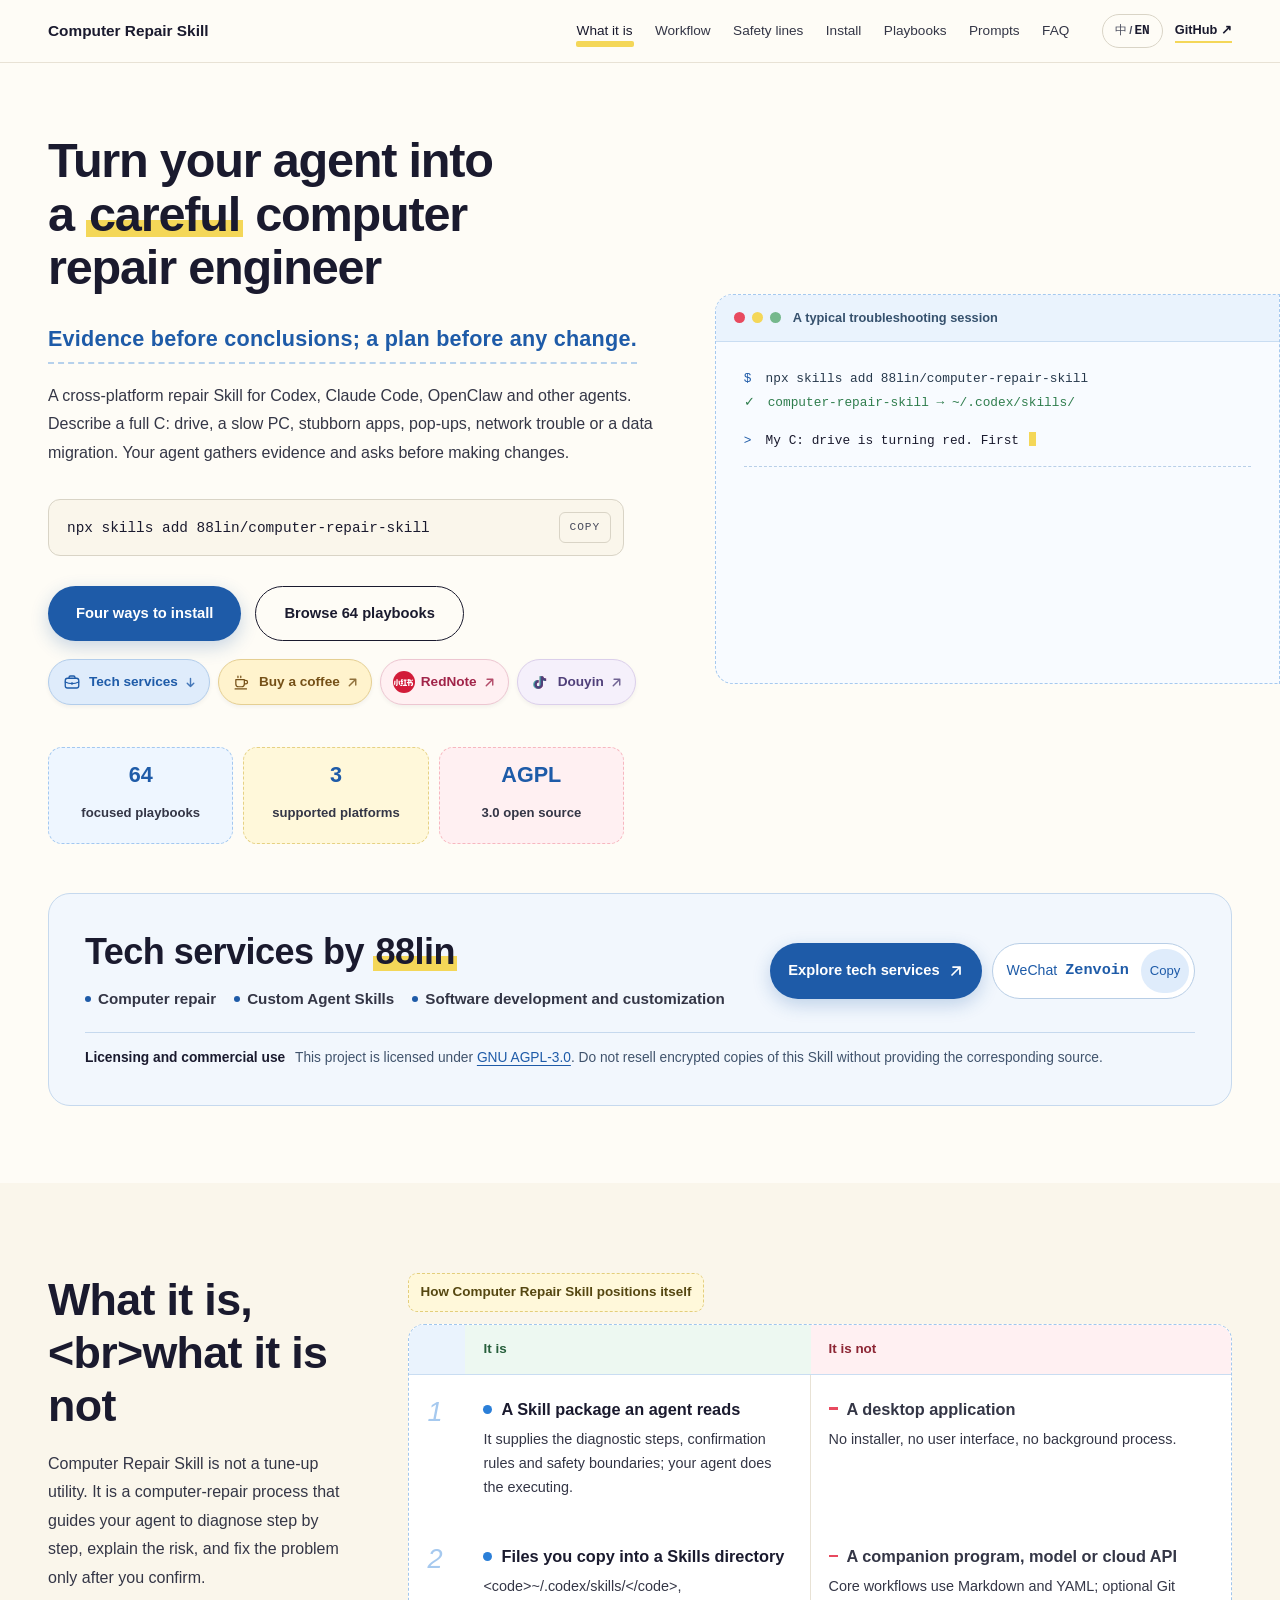
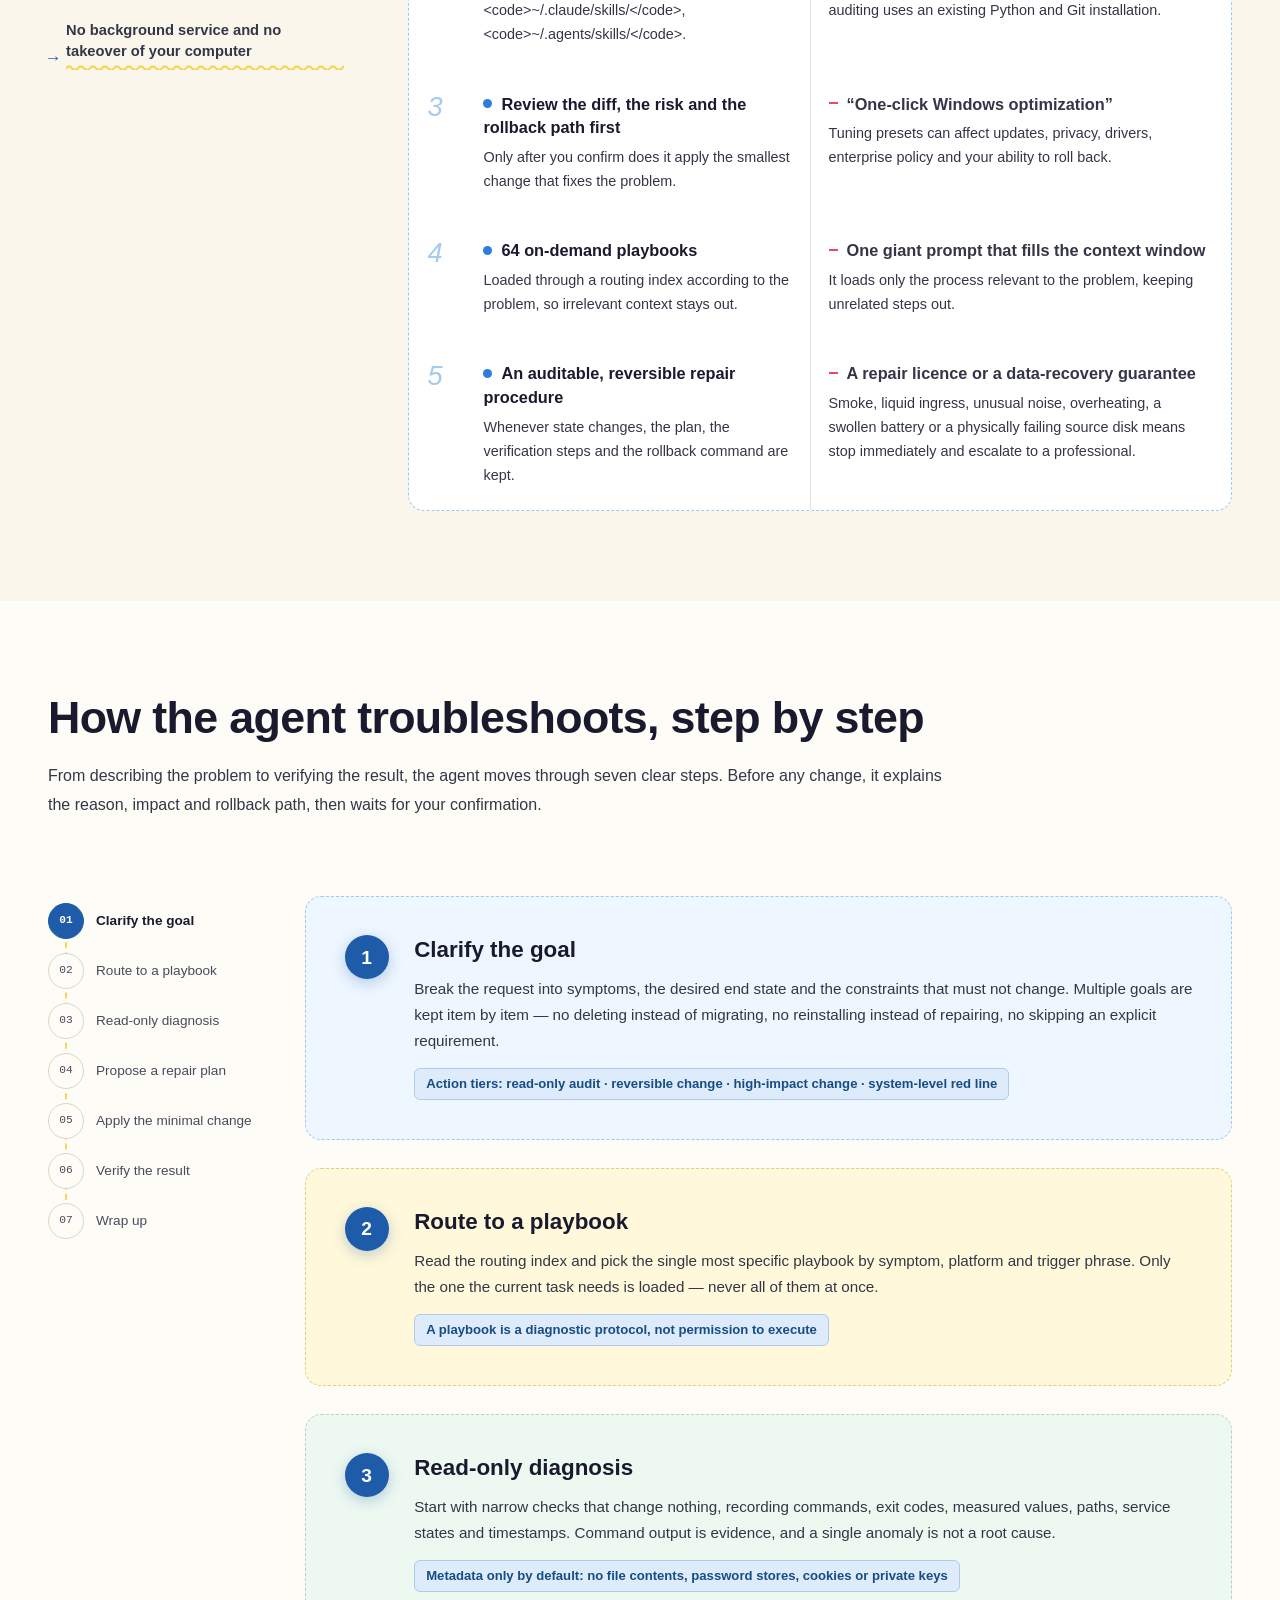
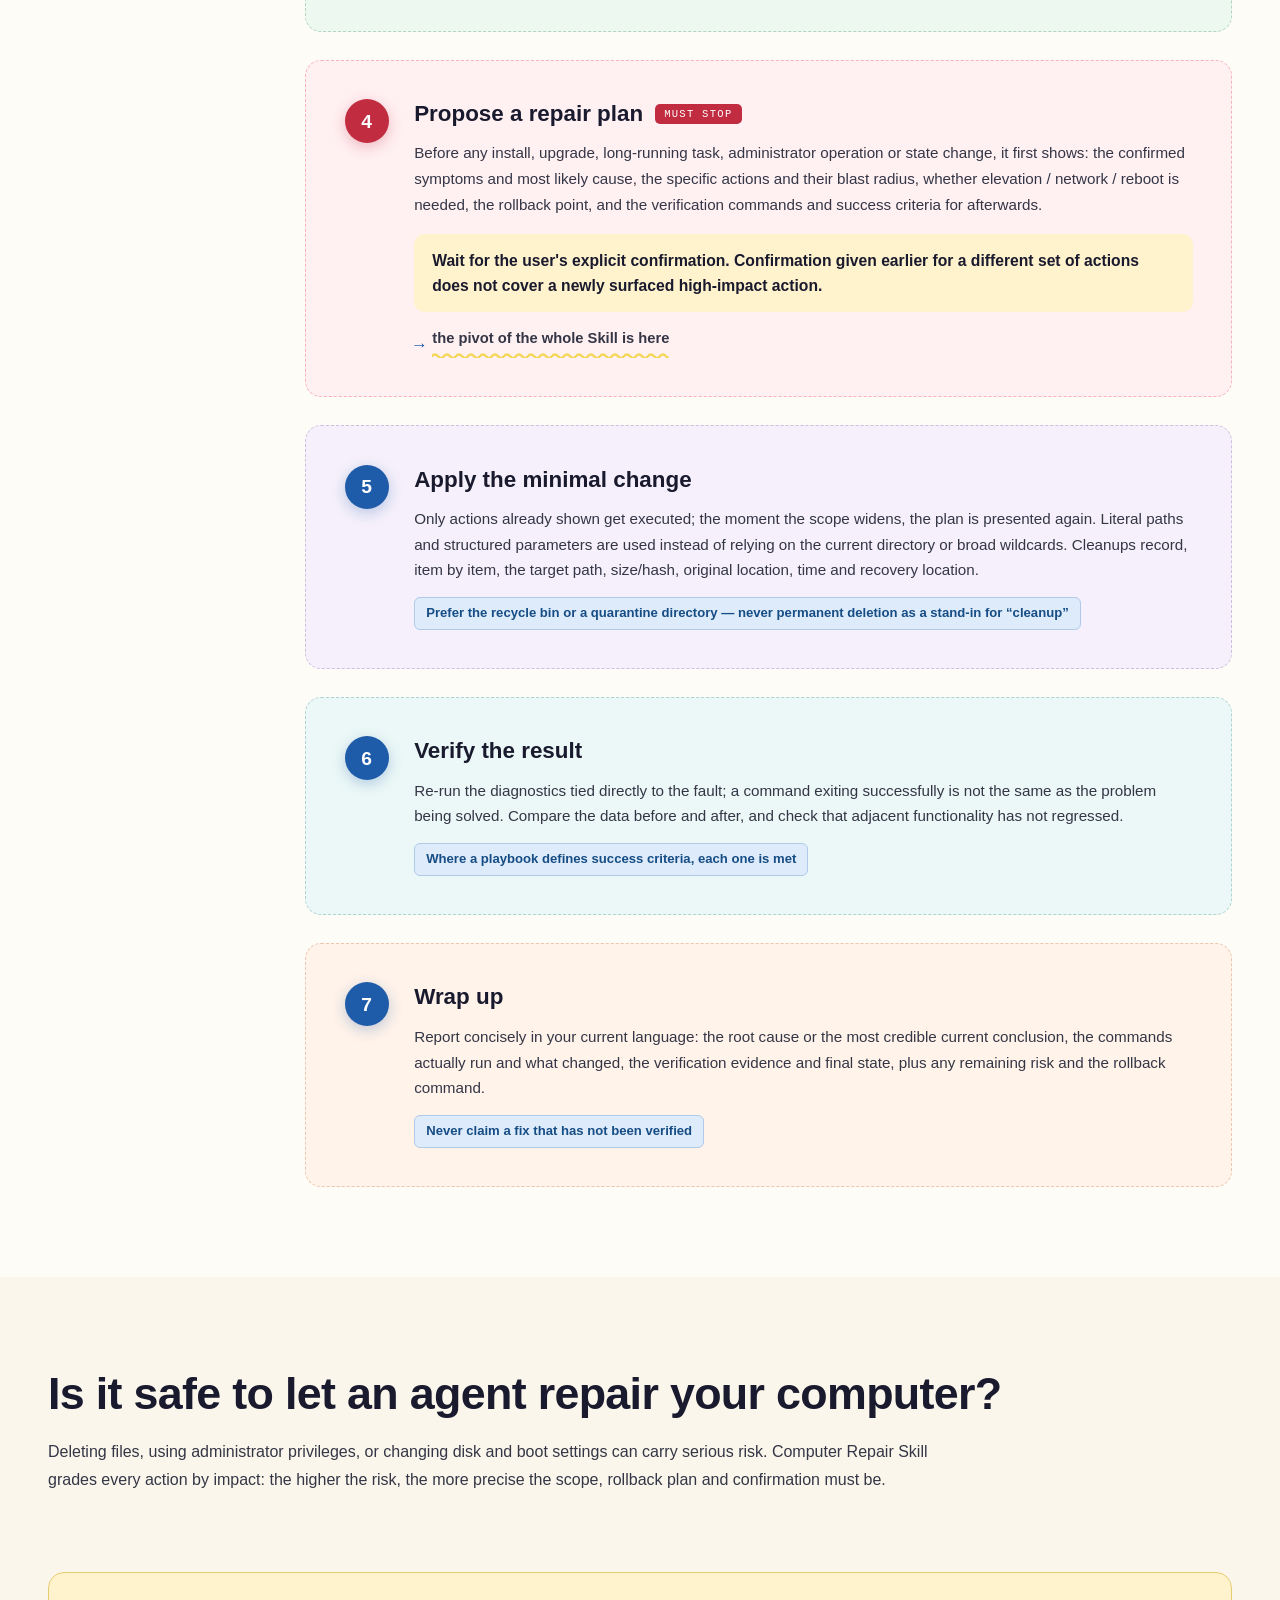
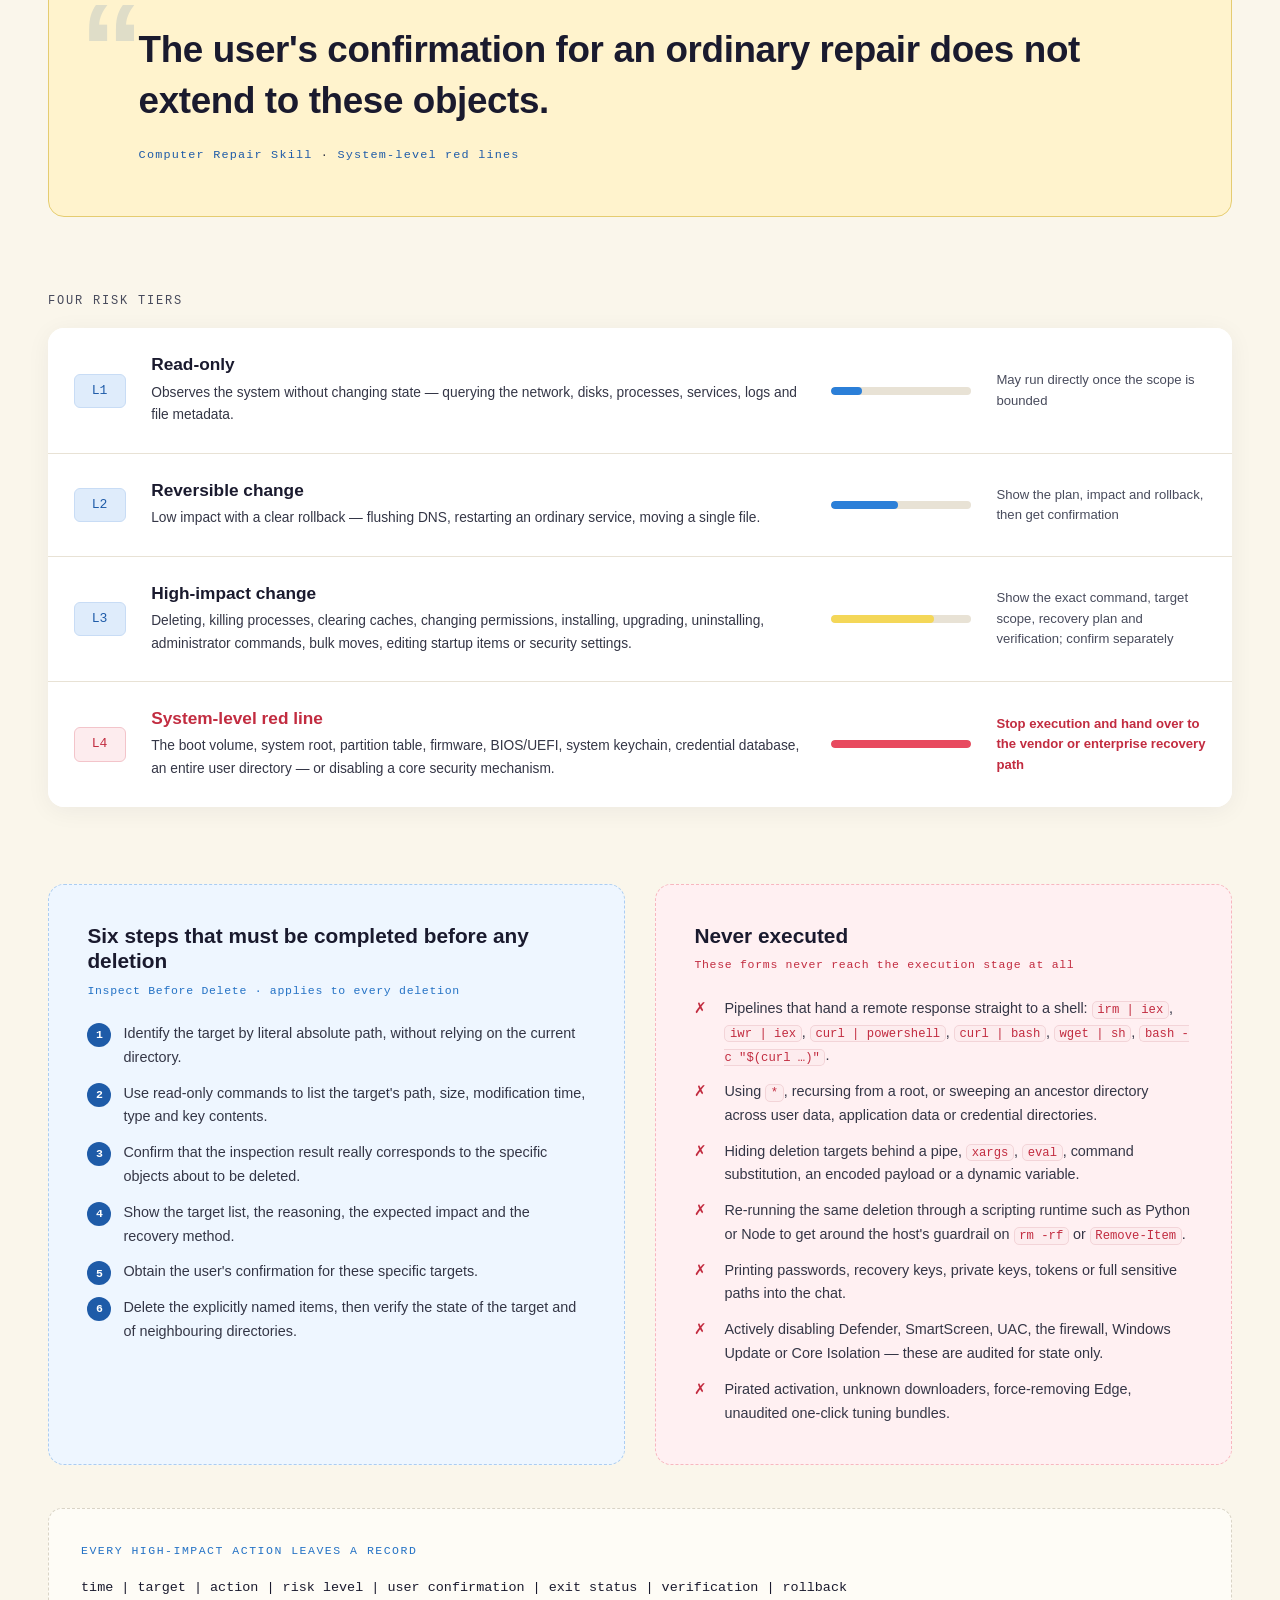
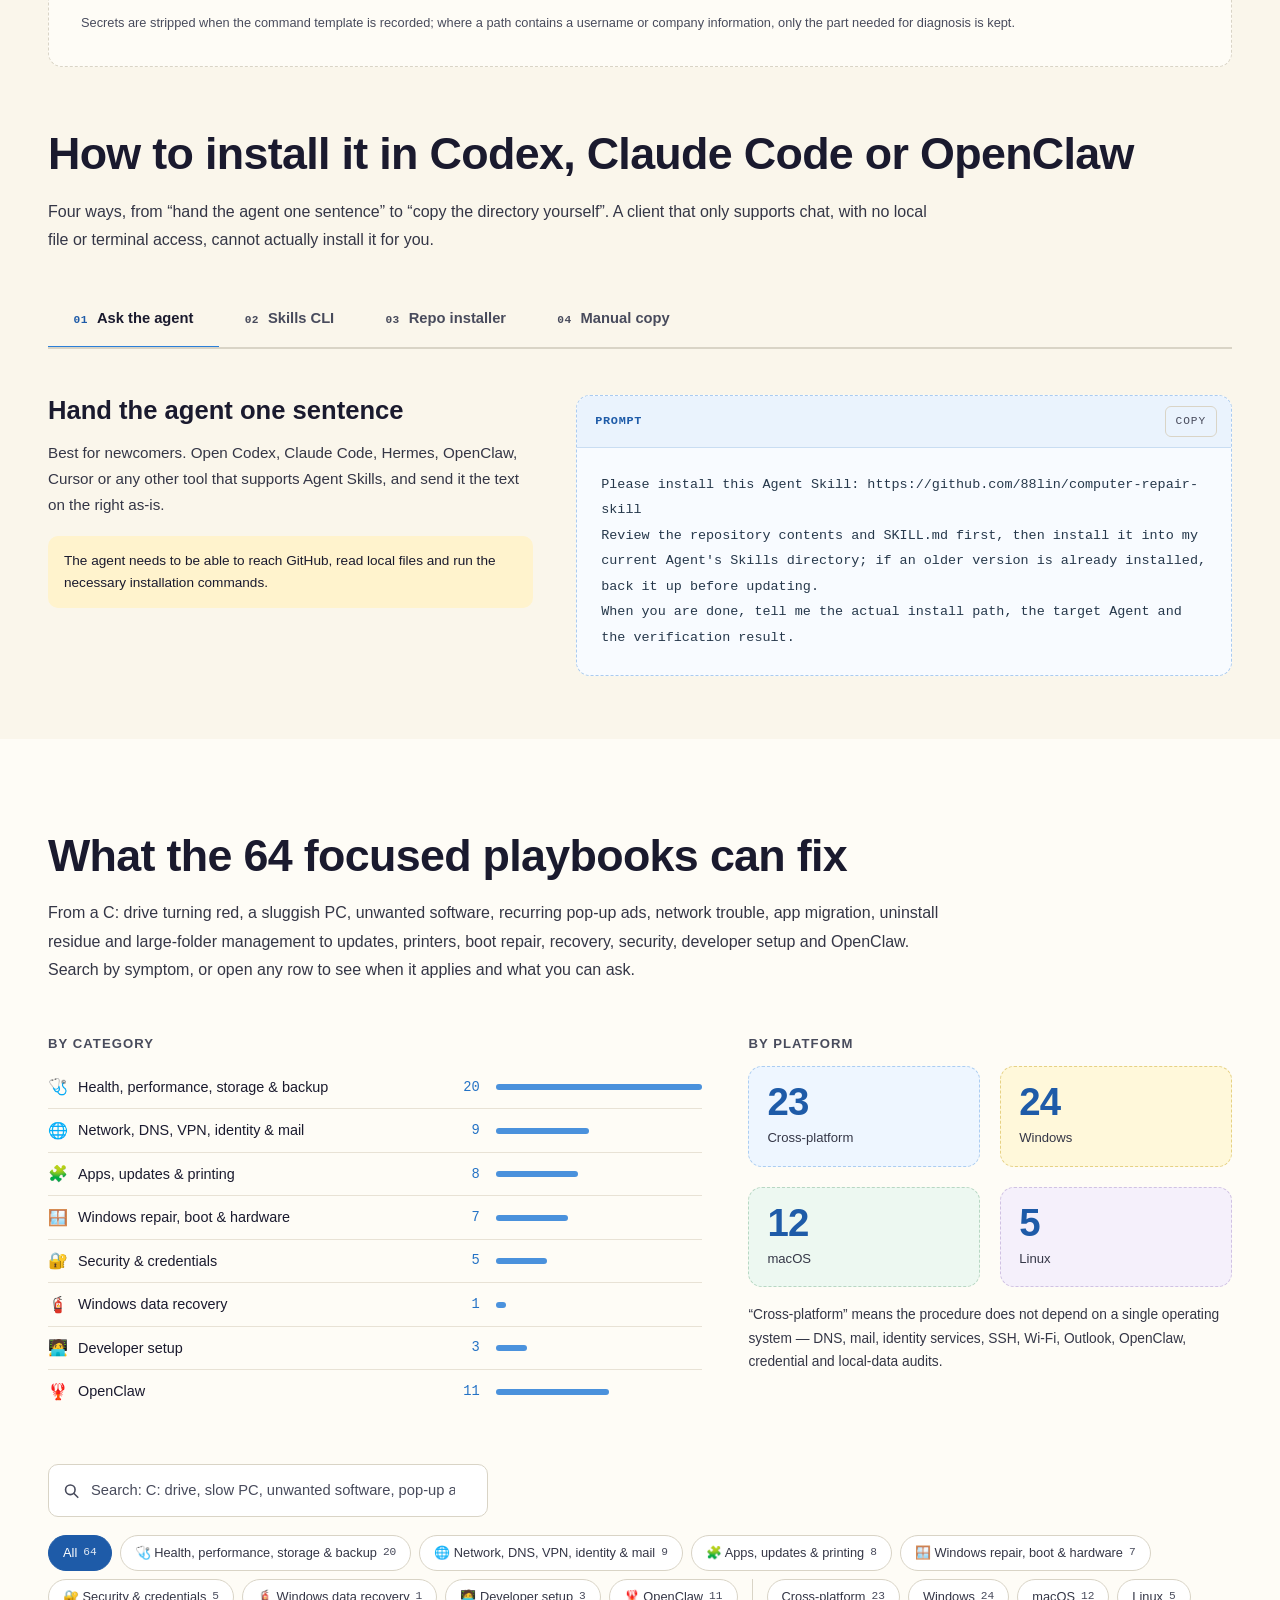
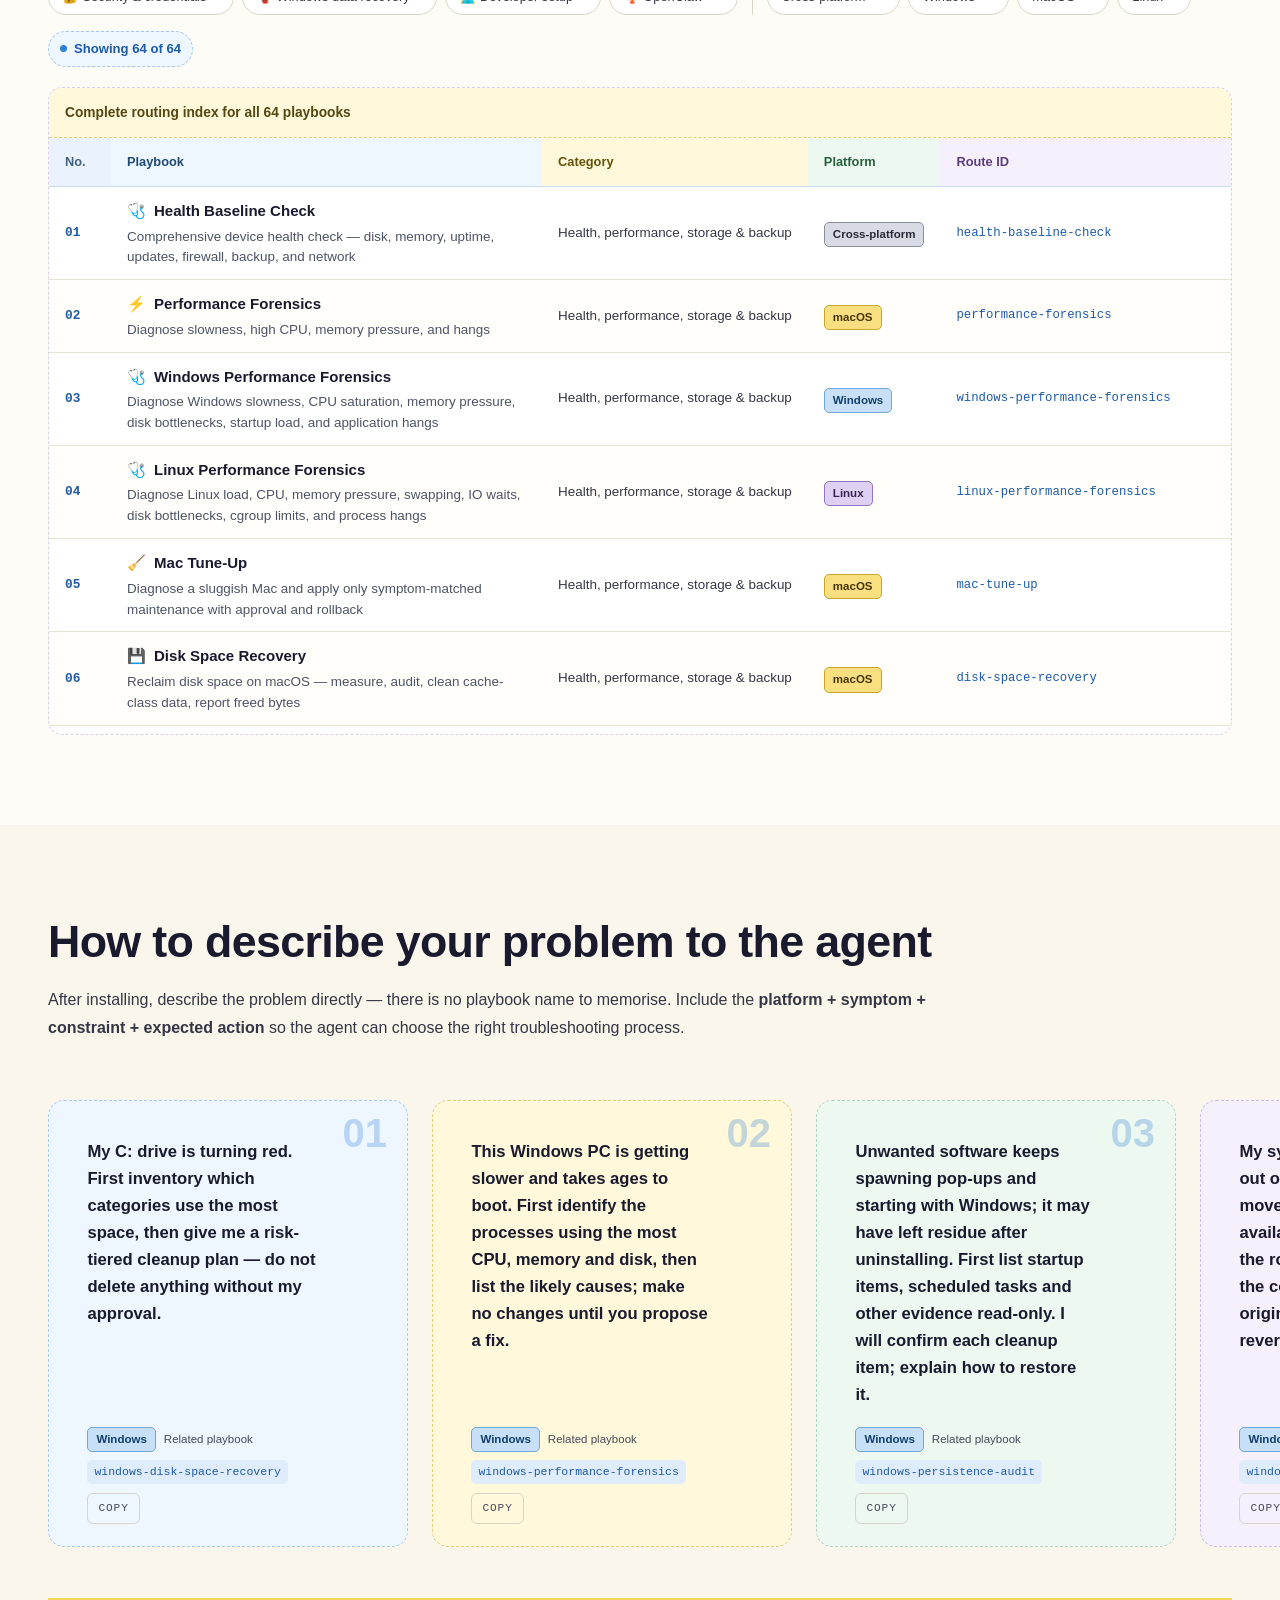
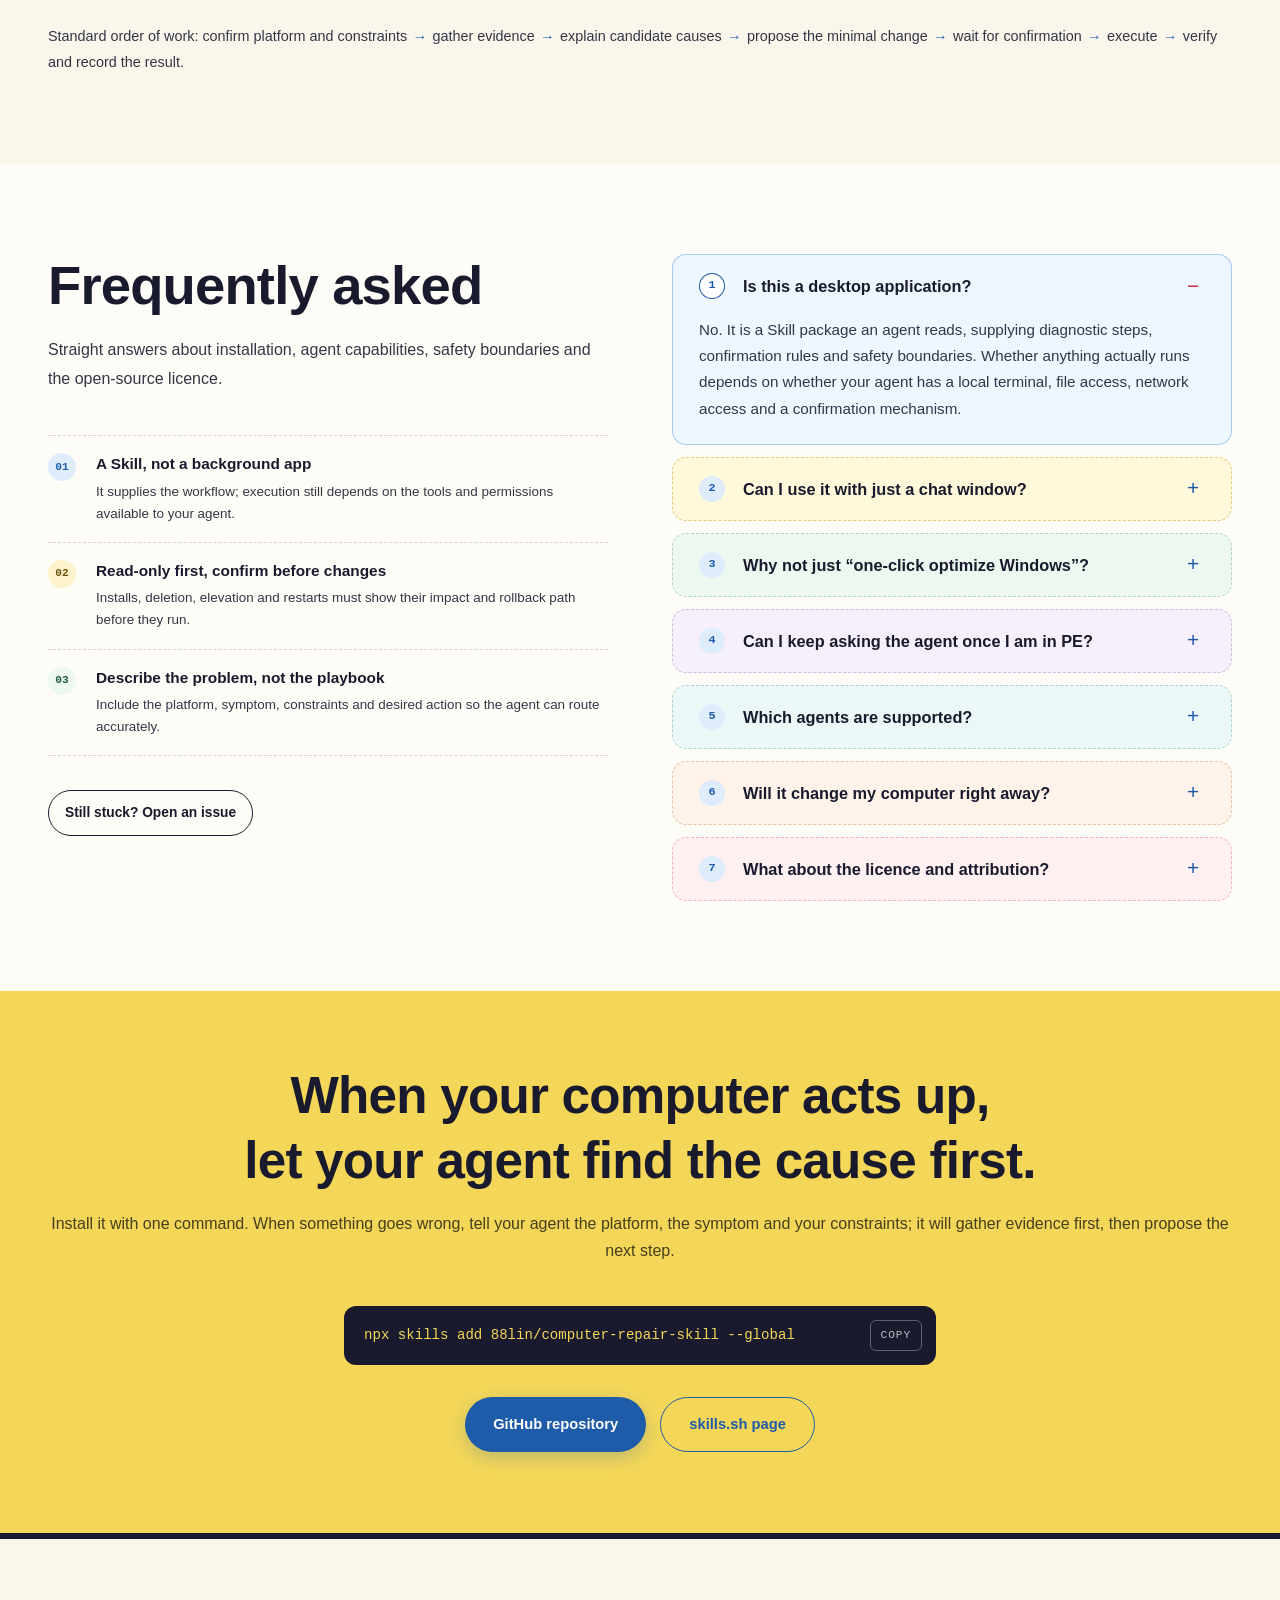
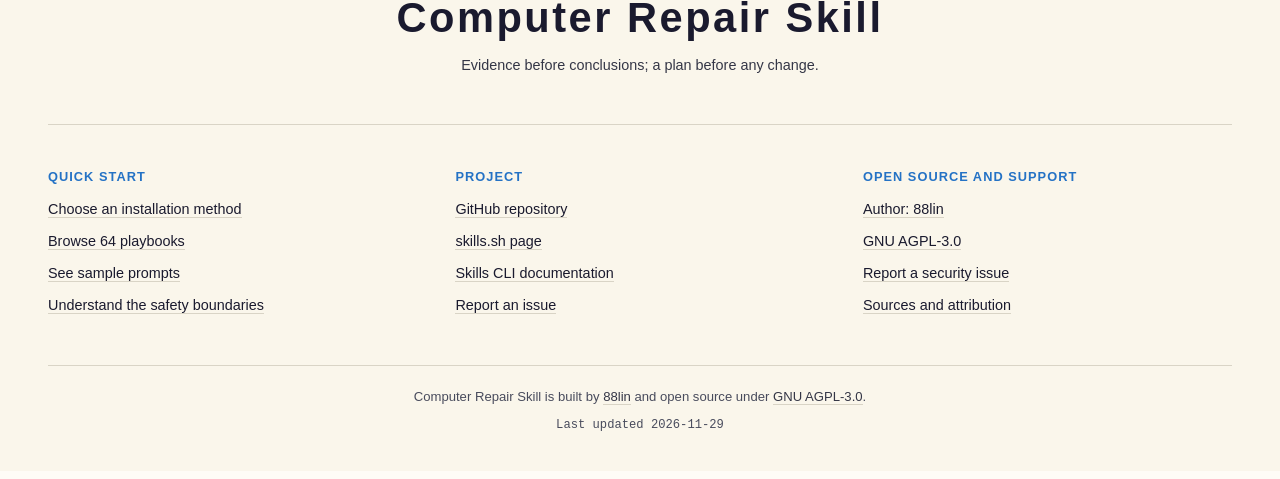
==== commit 0a95796a: "fix: 加固迁移恢复、清理和浏览器策略审计 复核 NOTICE 中的 18 个参考项目。补强迁移中断恢复、清理规则去重和默认选中边界、卸载残留复核及 Chrome/Edge 自动填充策略审计。同步来" ====
--- a/docs/en/index.html
+++ b/docs/en/index.html
@@ -106,7 +106,7 @@
         "@id": "https://repair.88lin.eu.org/#author"
       },
       "datePublished": "2026-07-26",
-      "dateModified": "2026-09-29",
+      "dateModified": "2026-11-29",
       "mainEntity": [
         {
           "@type": "Question",
@@ -179,7 +179,7 @@
       "applicationSubCategory": "Agent Skill",
       "operatingSystem": "Windows, macOS, Linux",
       "softwareVersion": "1.3.0",
-      "dateModified": "2026-09-29",
+      "dateModified": "2026-11-29",
       "codeRepository": "https://github.com/88lin/computer-repair-skill",
       "programmingLanguage": [
         "Markdown",
@@ -1079,7 +1079,7 @@
 
     <p class="foot-legal">
       <span data-i18n-html="foot.legal">Computer Repair Skill is built by <a href="https://dev.88lin.eu.org" target="_blank" rel="noopener">88lin</a> and open source under <a href="https://www.gnu.org/licenses/agpl-3.0.html" target="_blank" rel="noopener">GNU AGPL-3.0</a>.</span>
-      <span class="foot-updated"><span data-i18n="foot.updated">Last updated</span> <!-- site-updated:start --><time datetime="2026-09-29">2026-09-29</time><!-- site-updated:end --></span>
+      <span class="foot-updated"><span data-i18n="foot.updated">Last updated</span> <!-- site-updated:start --><time datetime="2026-11-29">2026-11-29</time><!-- site-updated:end --></span>
     </p>
   </div>
 </footer>
